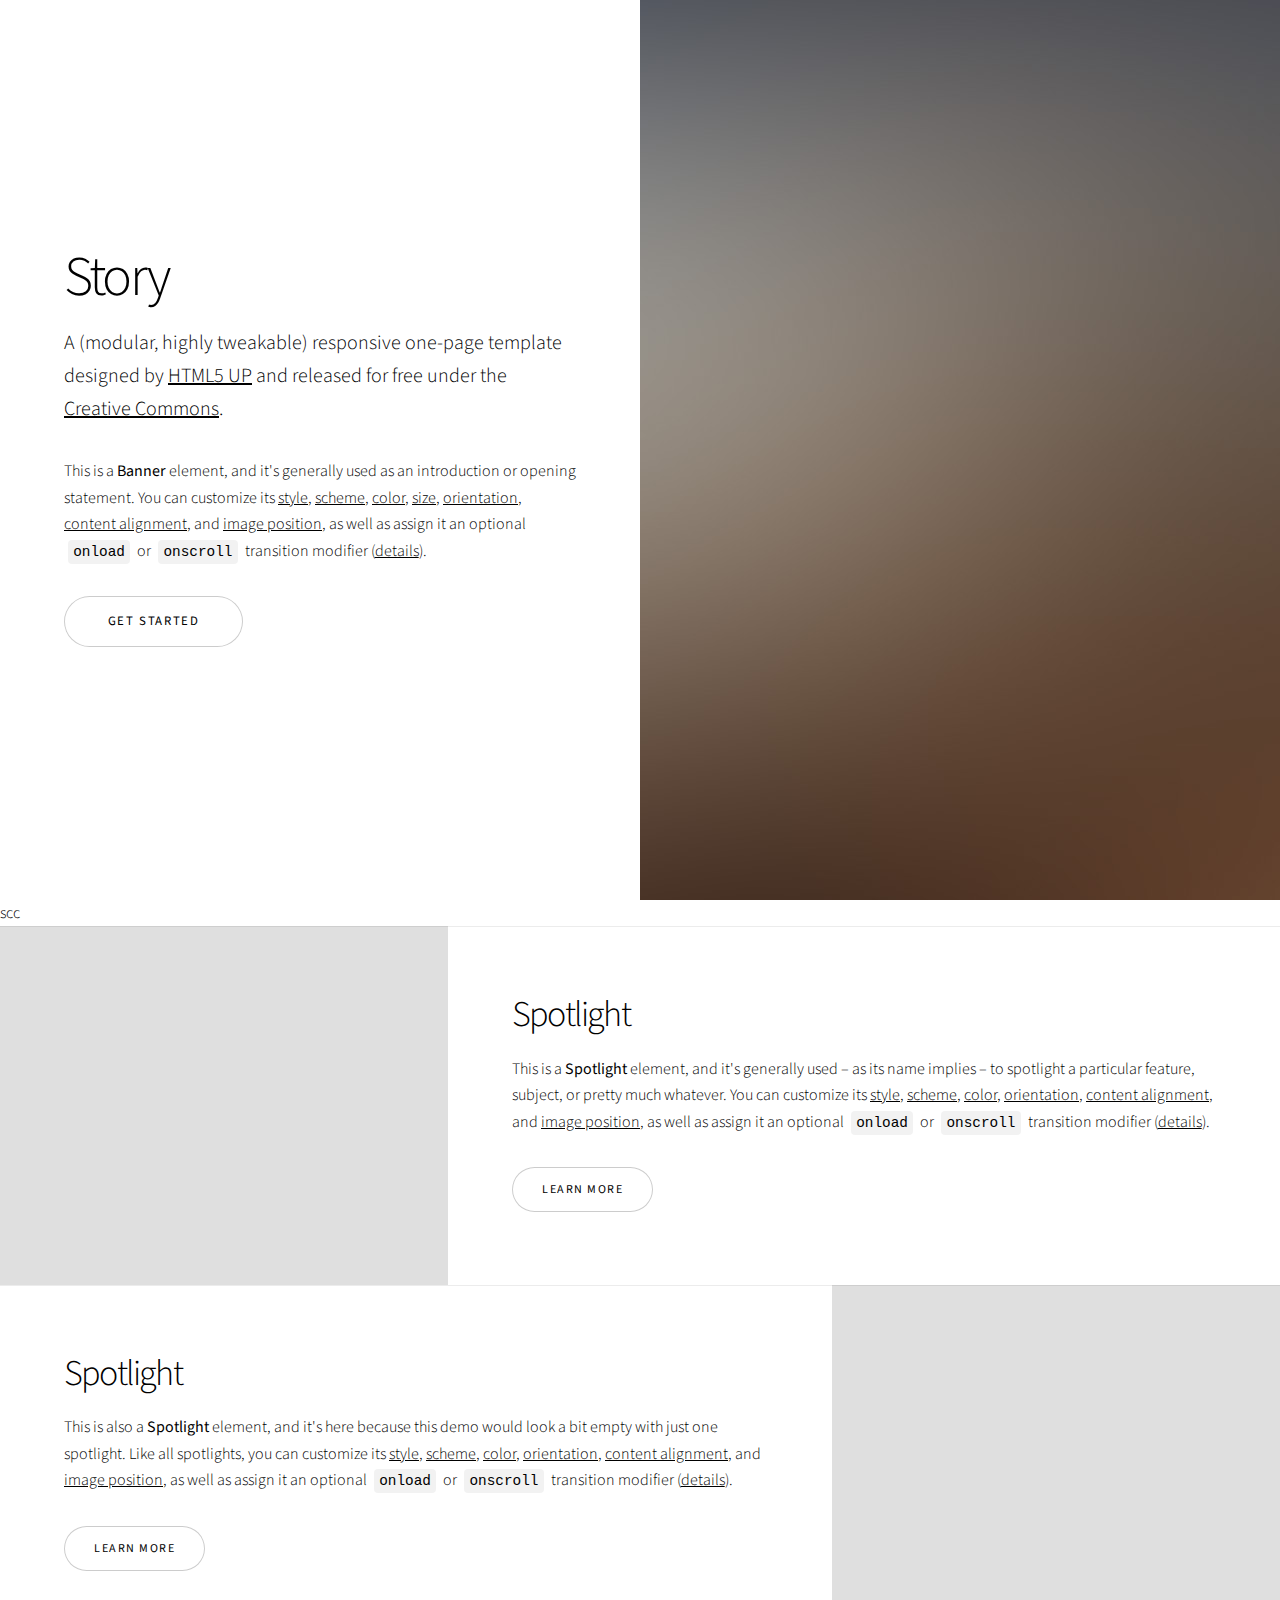
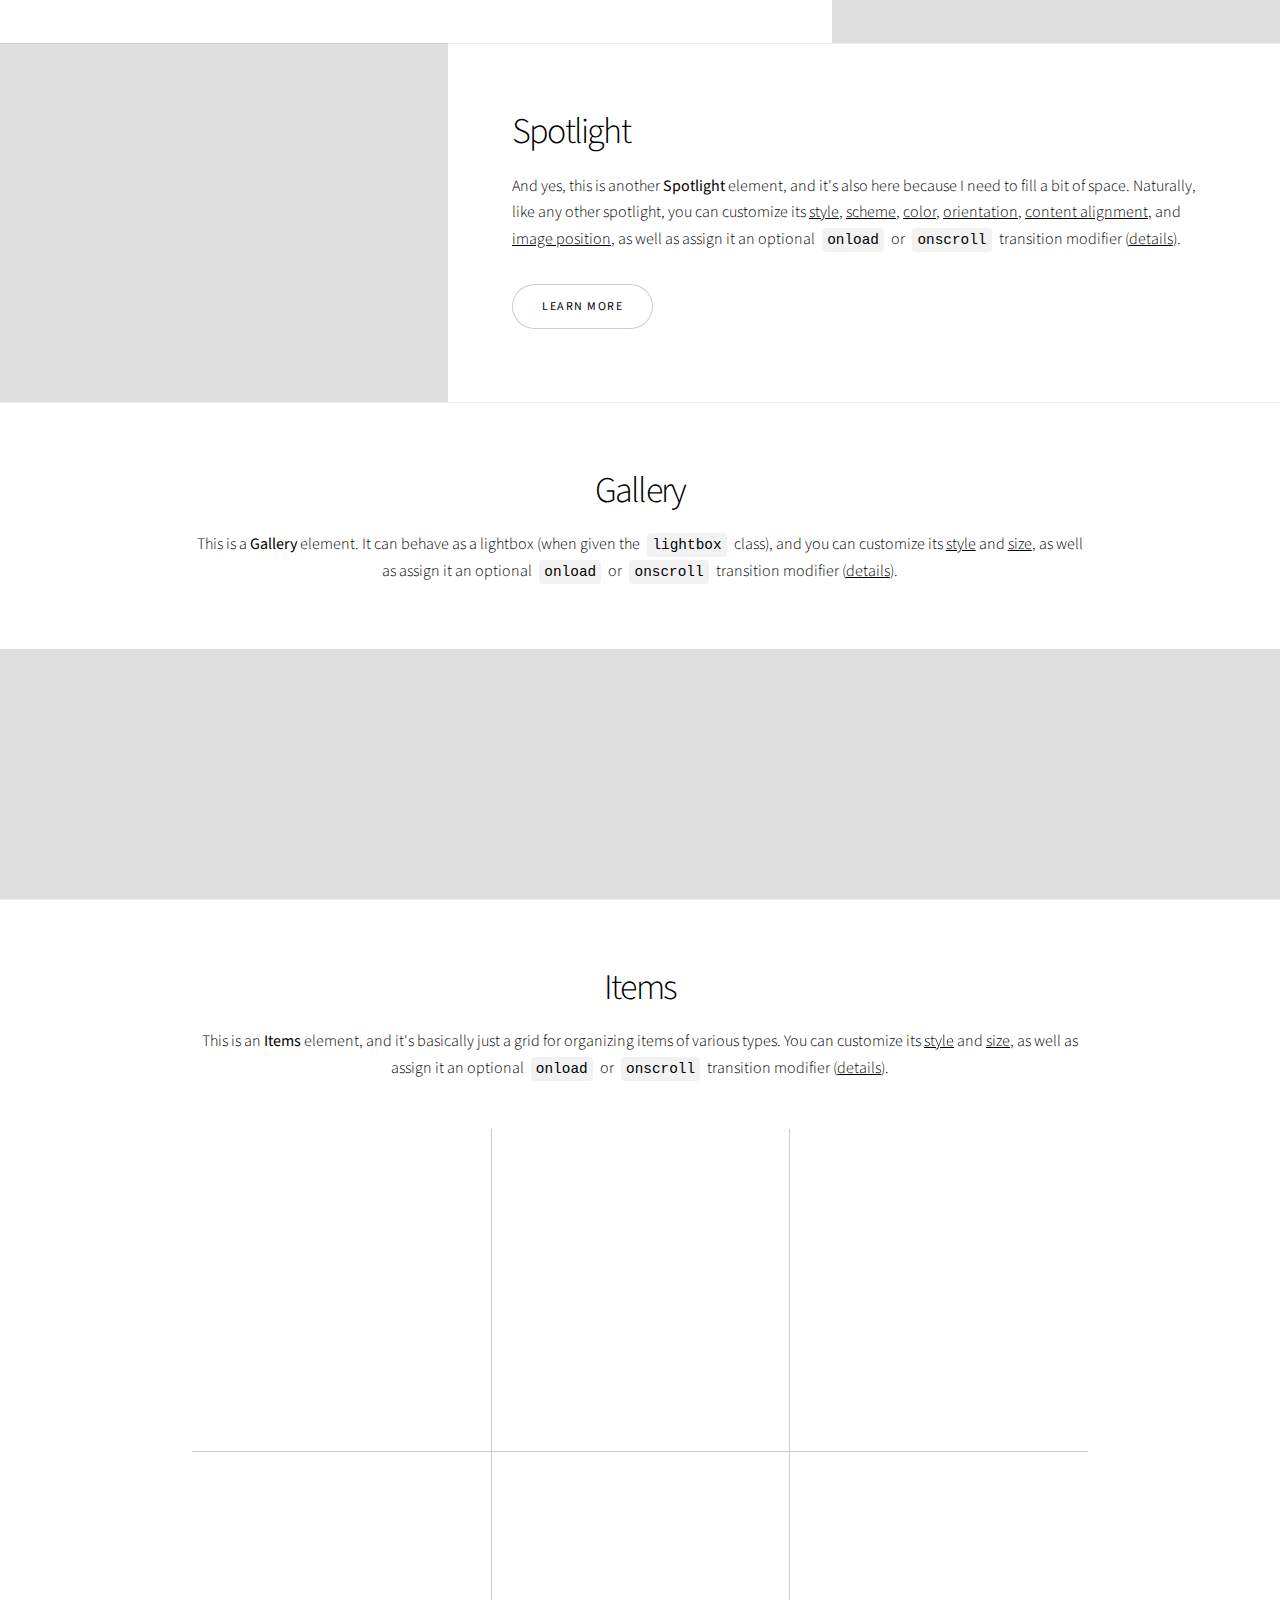
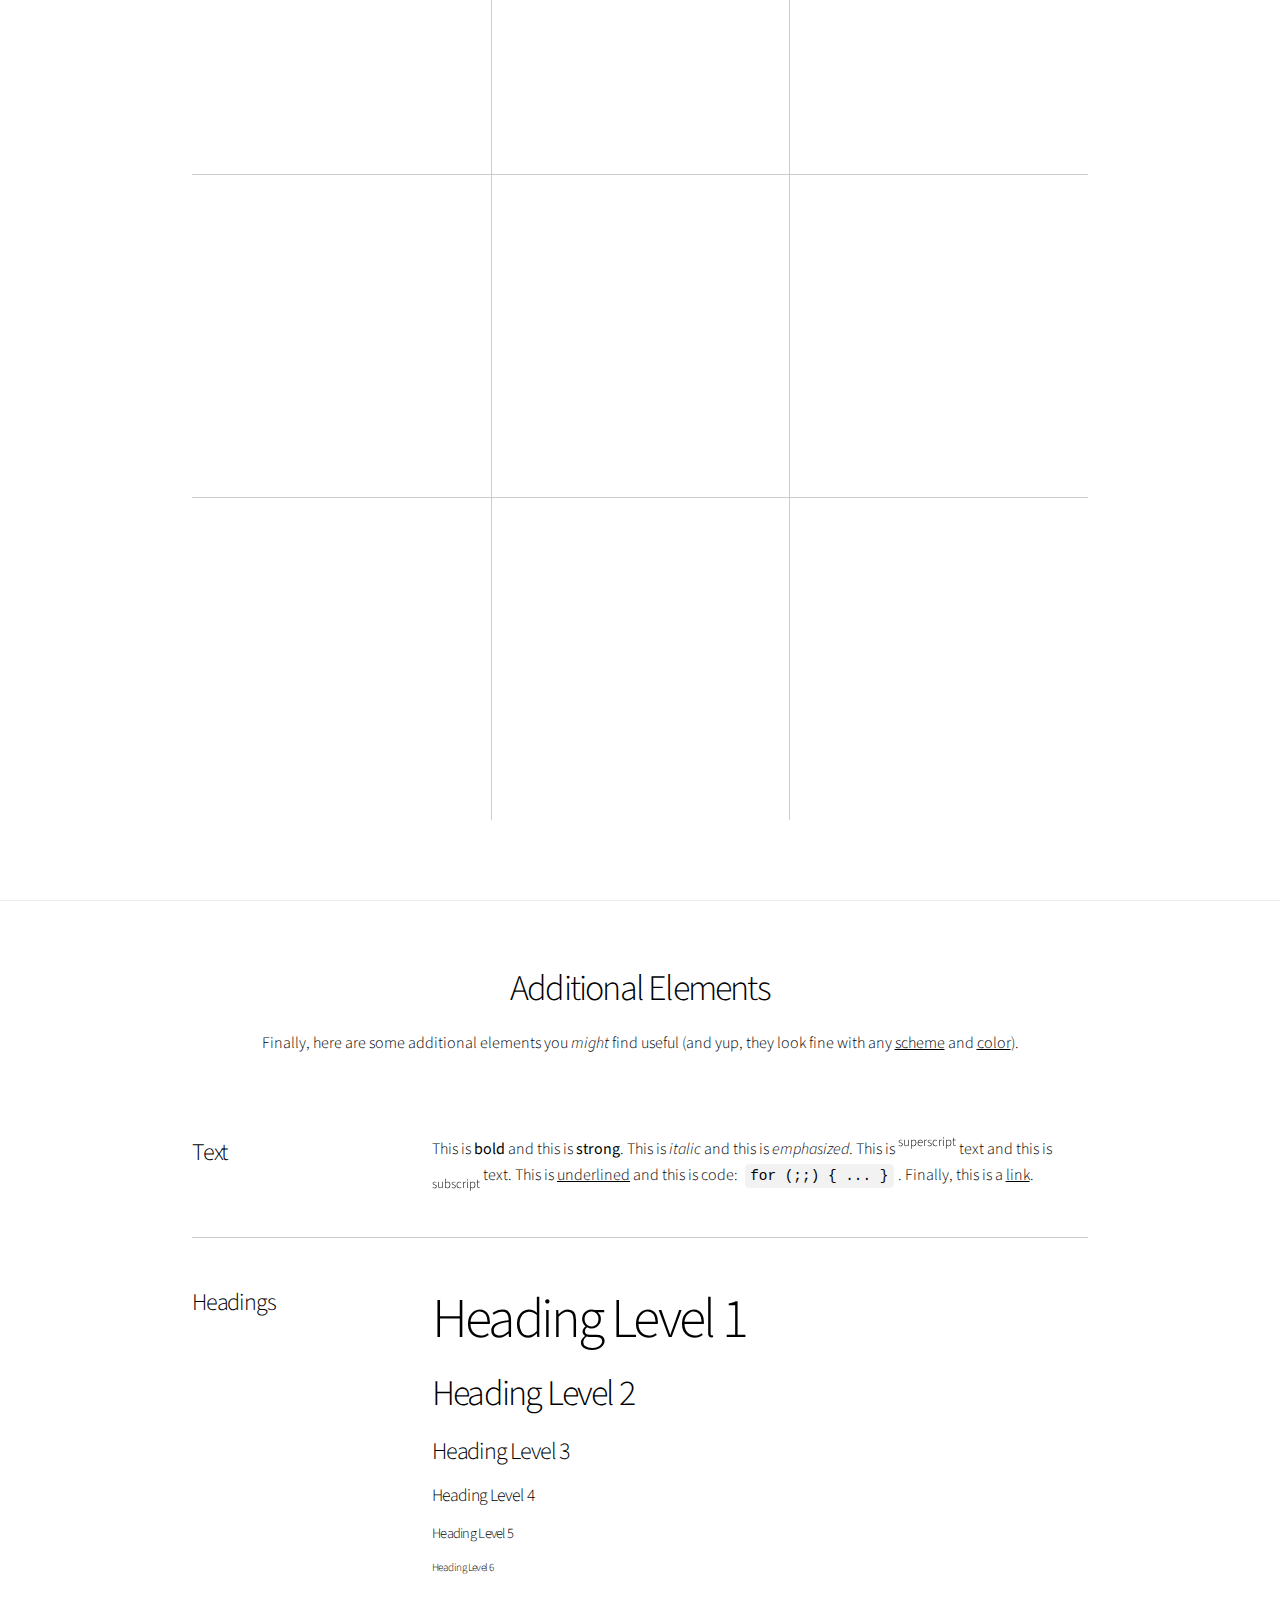
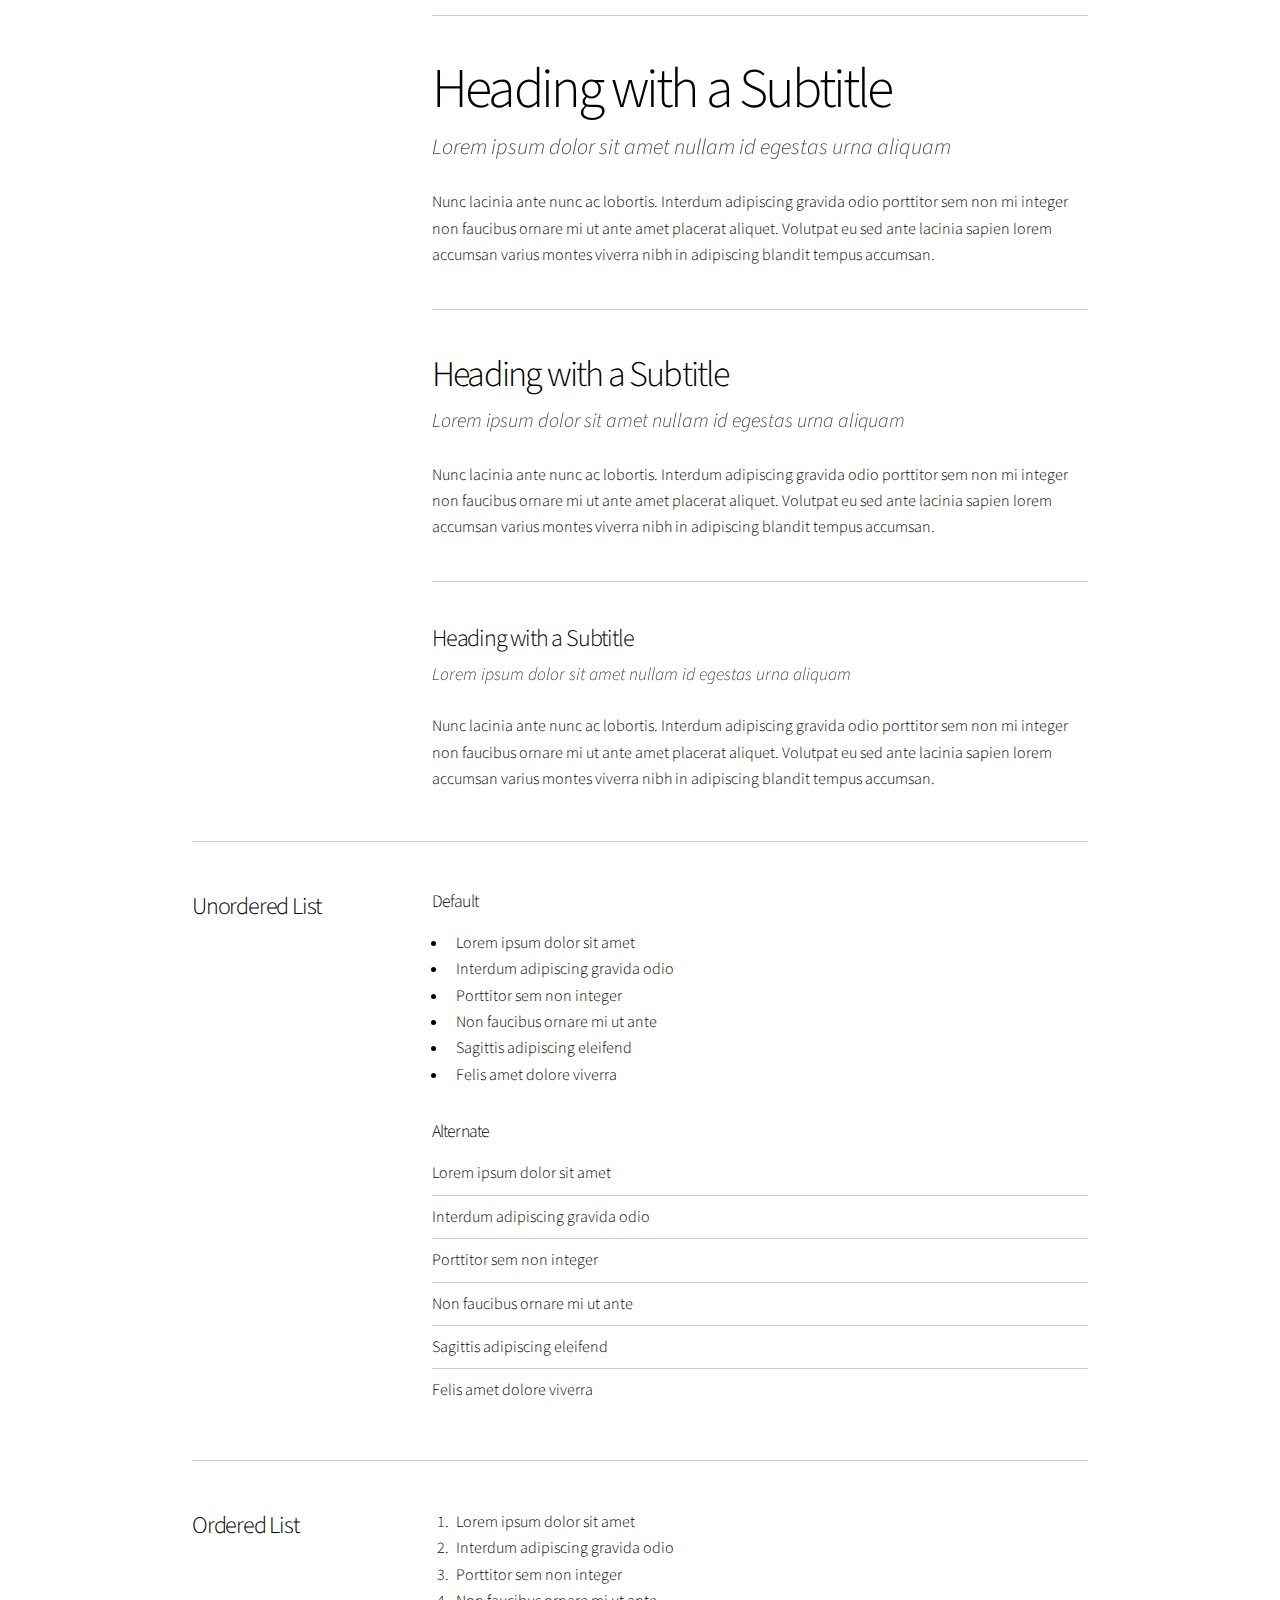
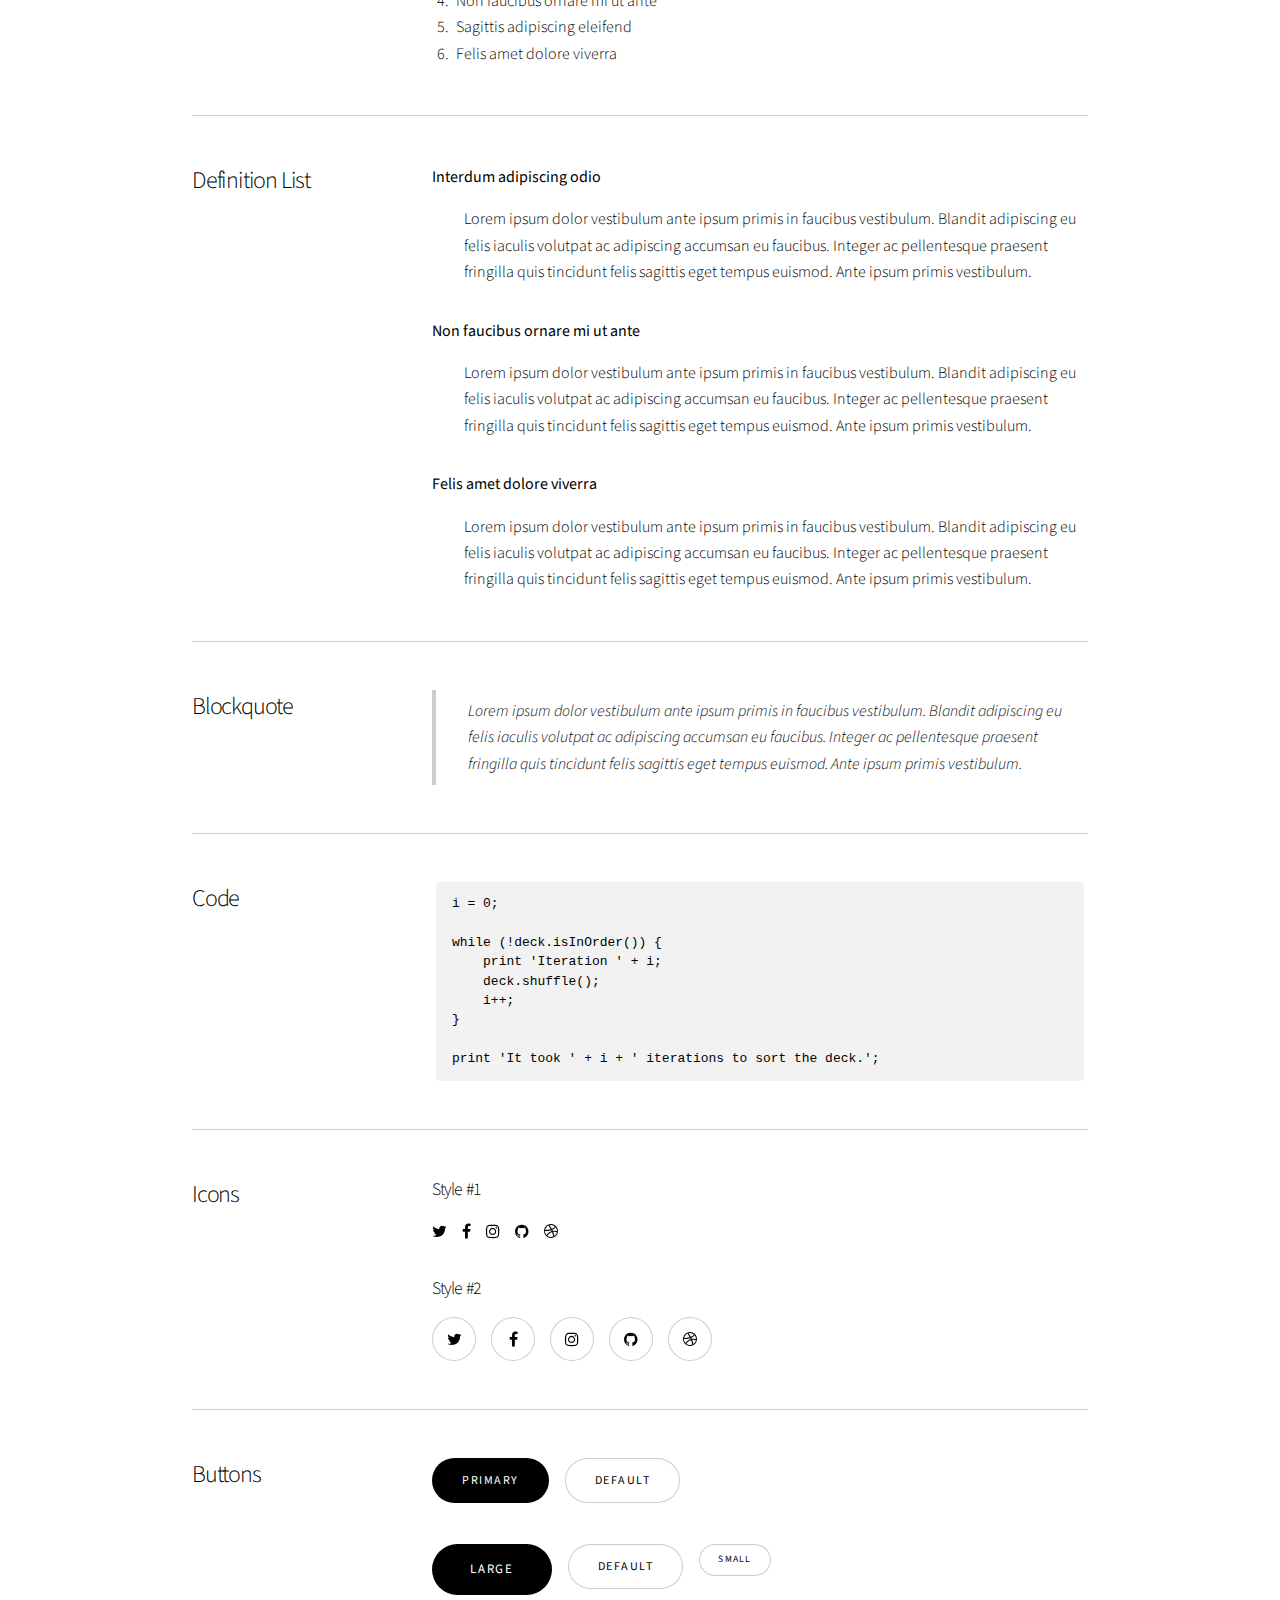
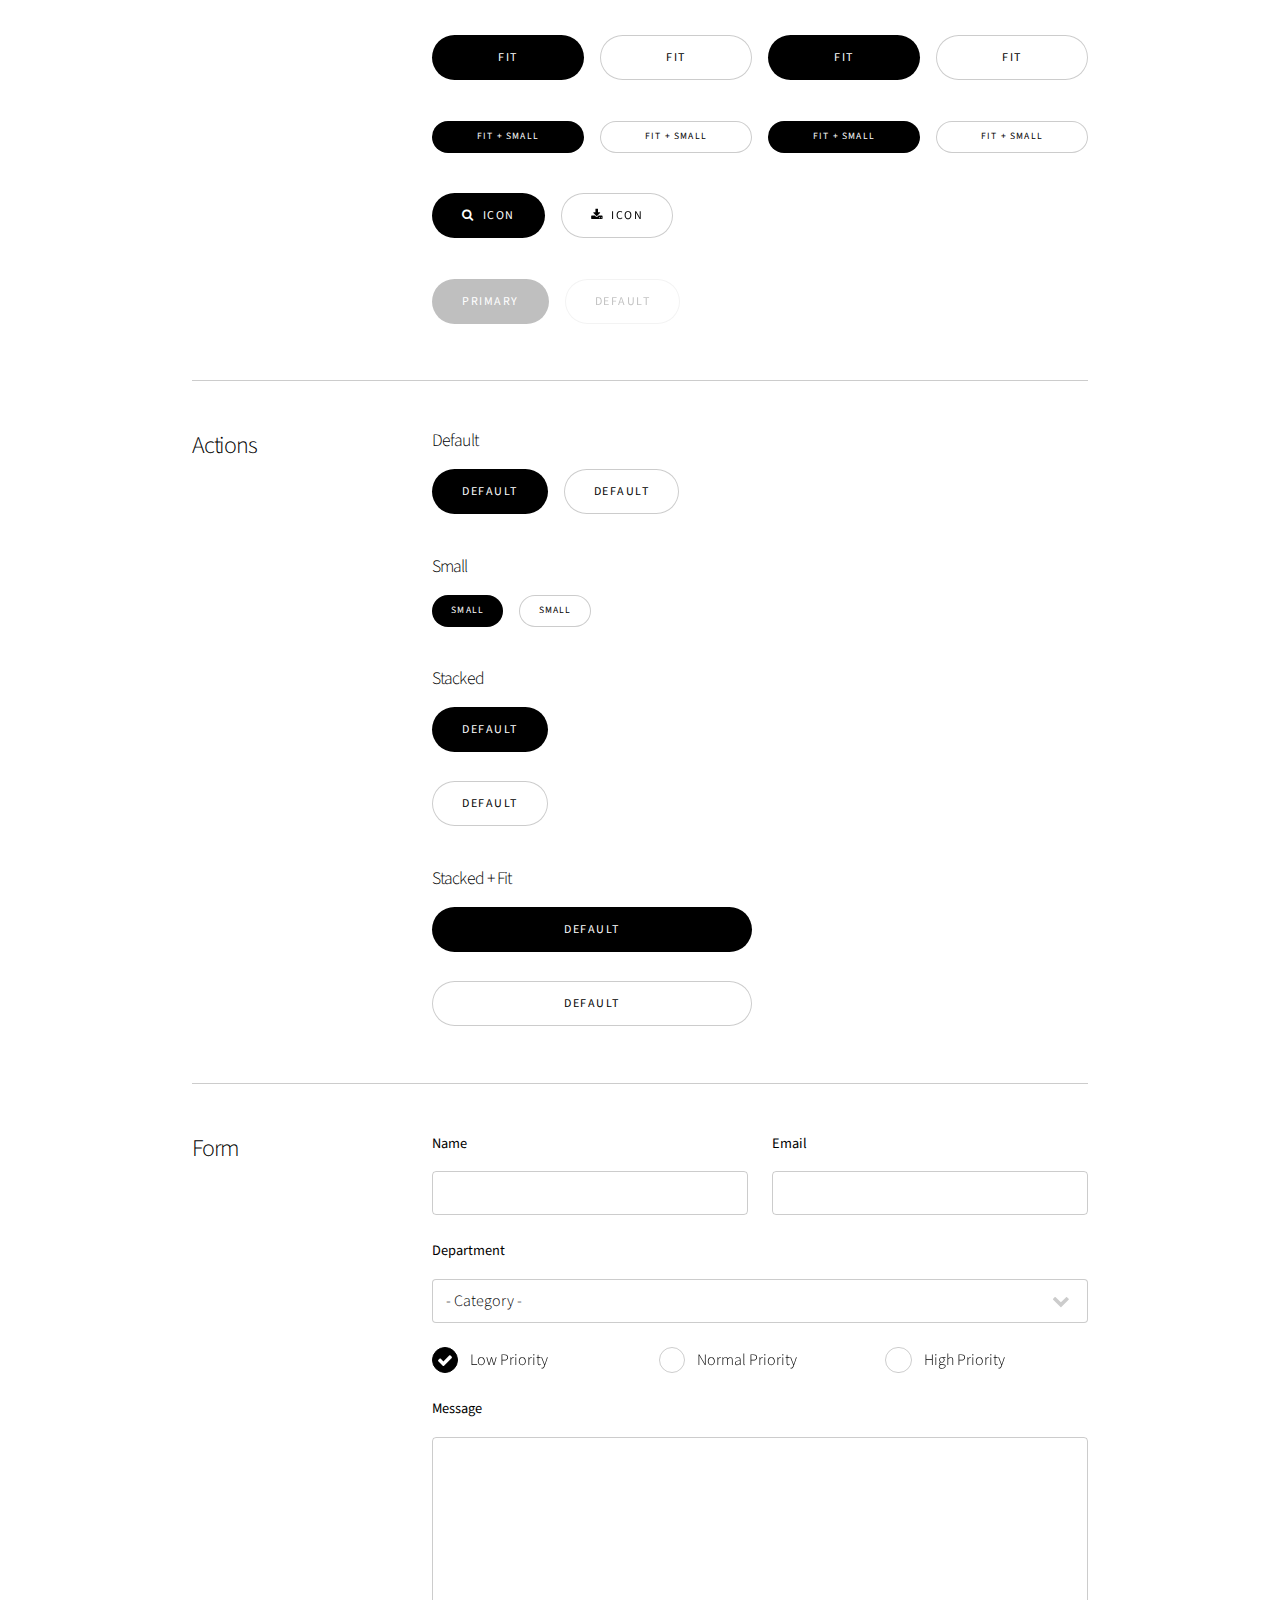
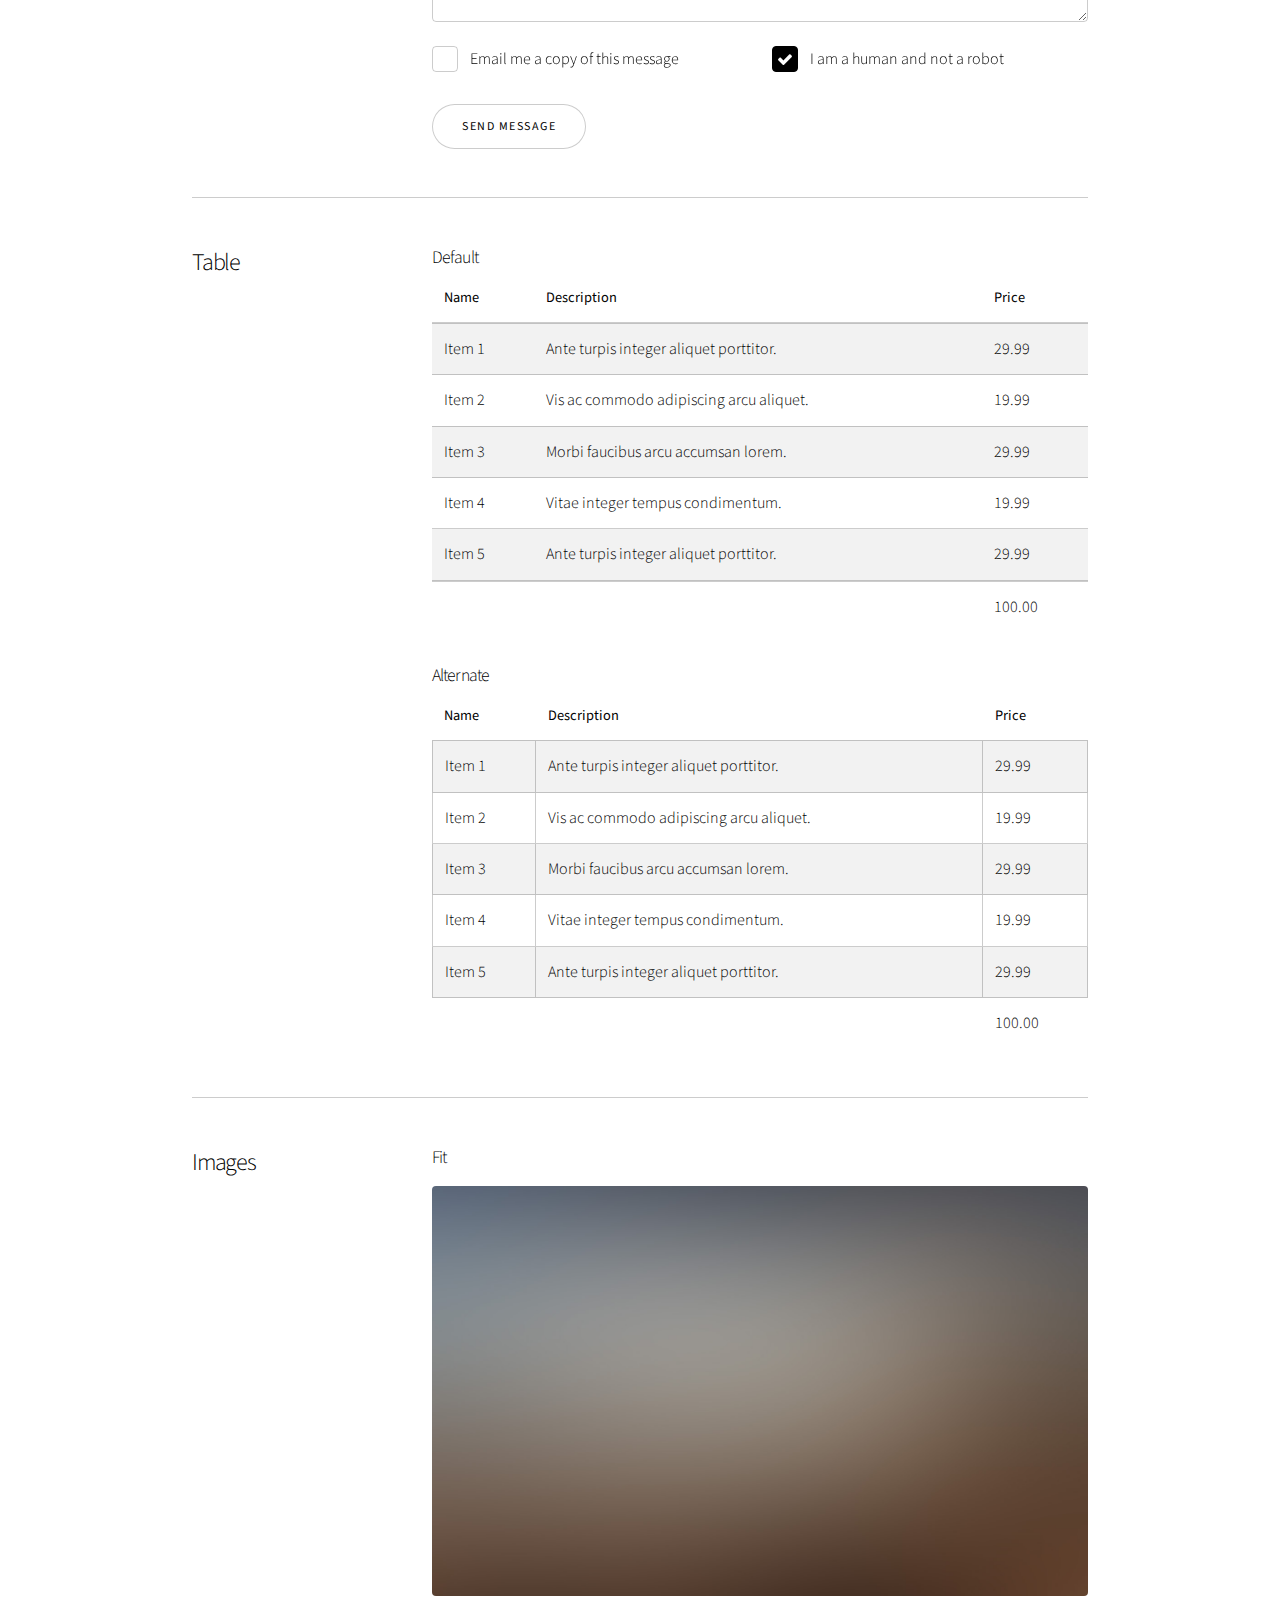
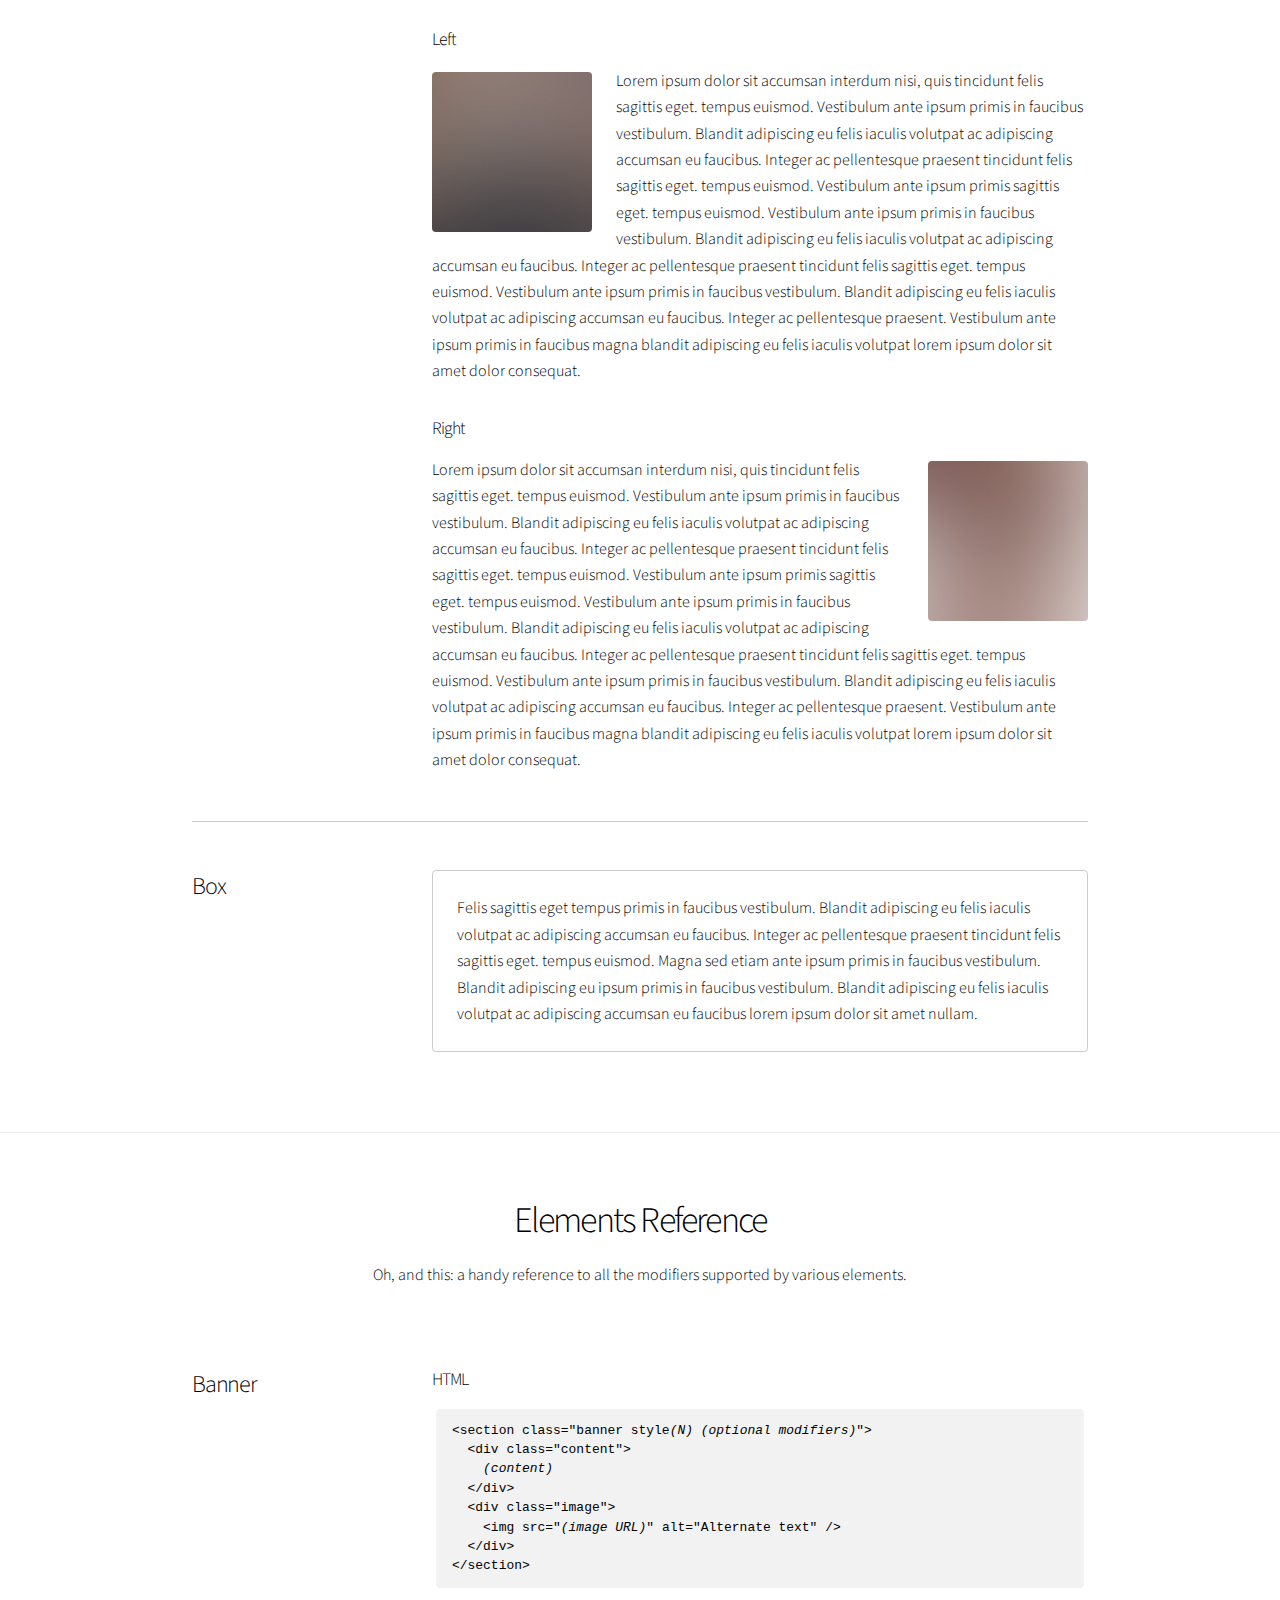
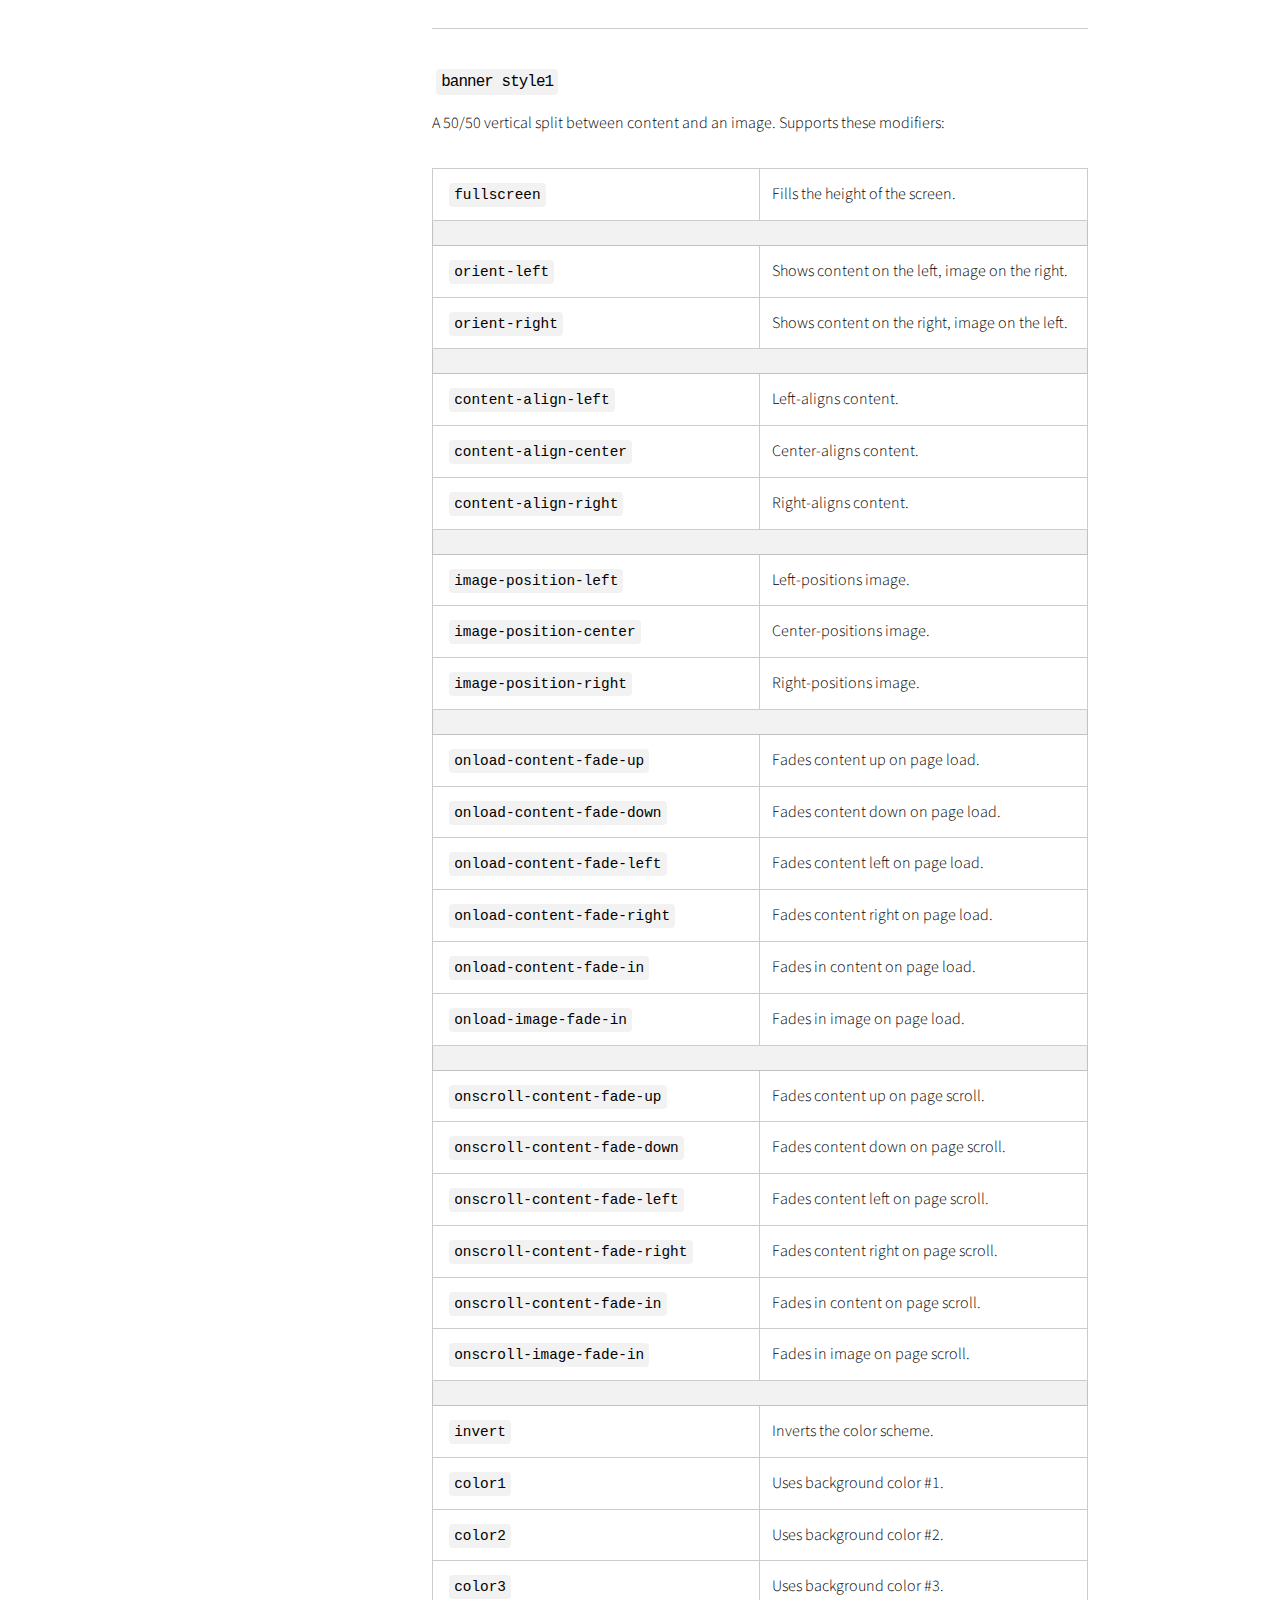
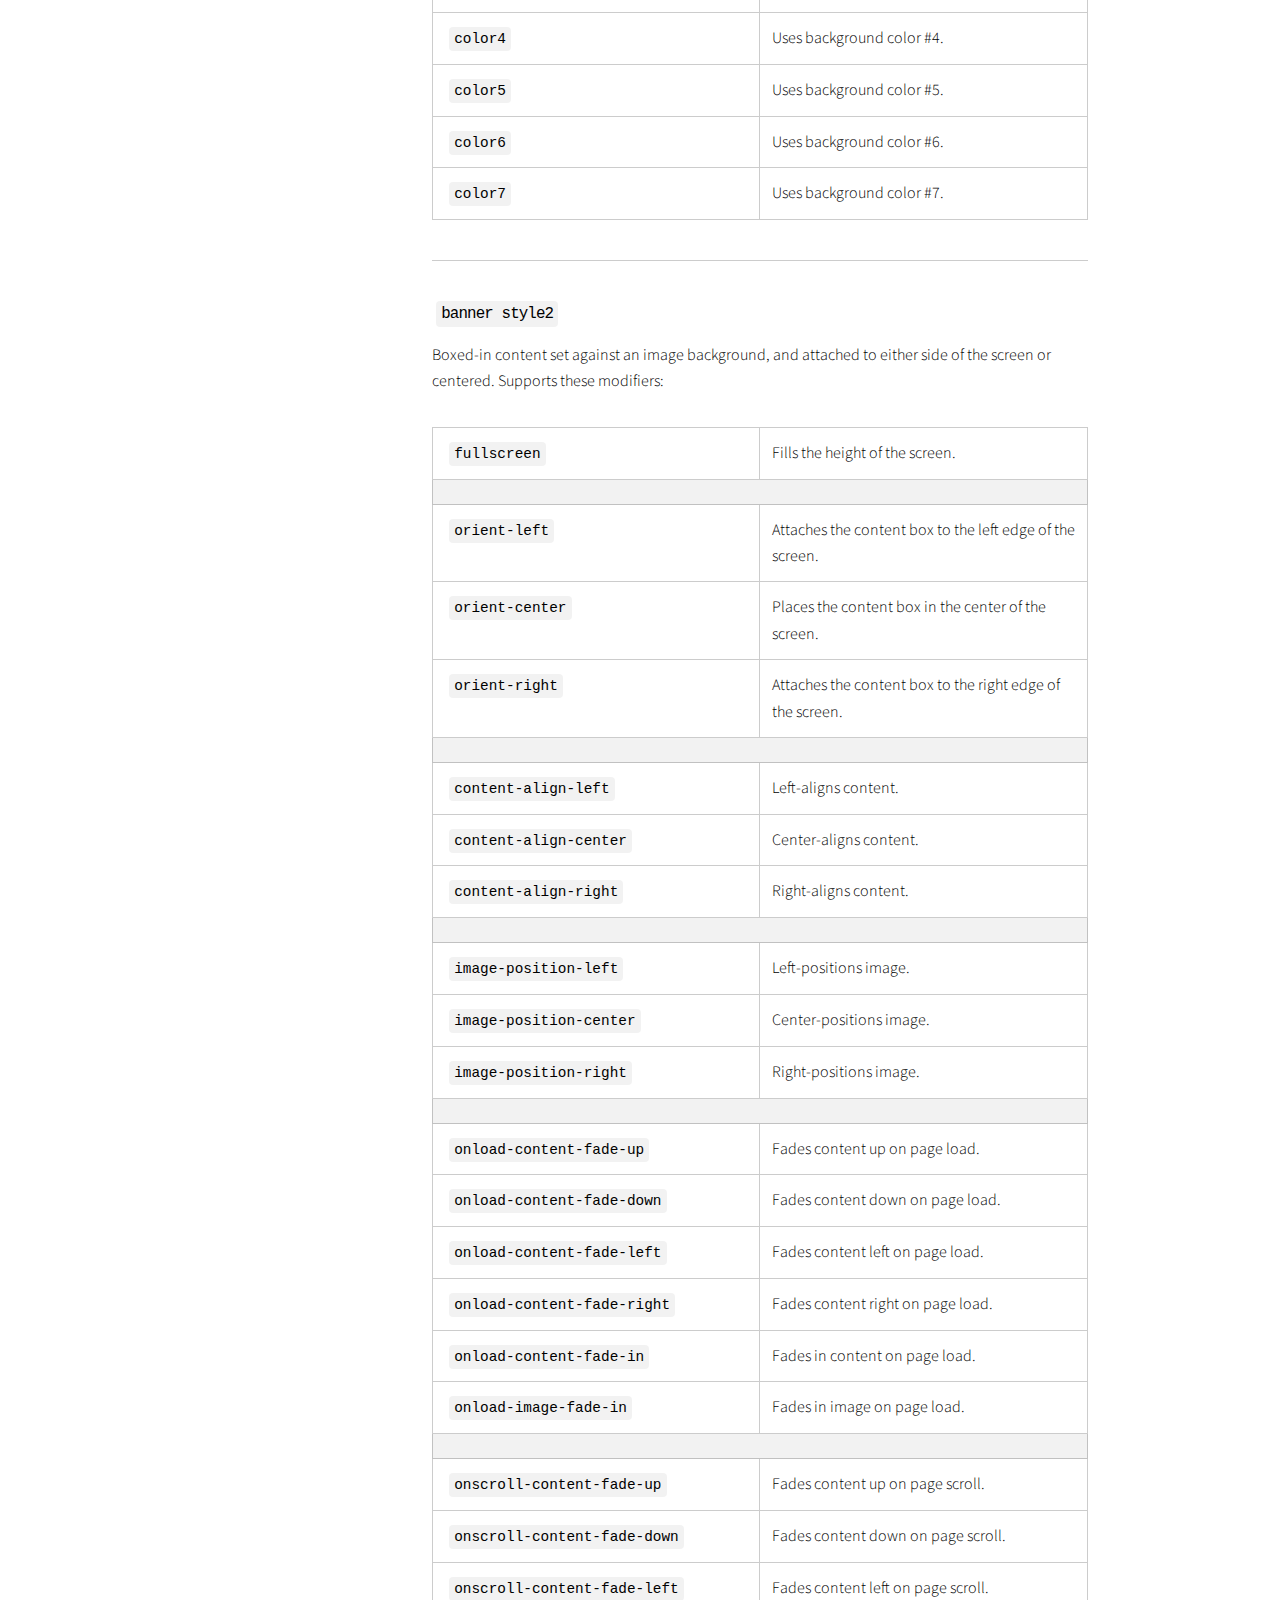
==== portfolio site/html5up-story/index-demo.html @ ac0f7e29 "added portfolio" ====
<!DOCTYPE HTML>
<!--
	Story by HTML5 UP
	html5up.net | @ajlkn
	Free for personal and commercial use under the CCA 3.0 license (html5up.net/license)

	Note: Only needed for demo purposes. Delete for production sites.
-->
<html>
	<head>
		<title>Story by HTML5 UP</title>
		<meta charset="utf-8" />
		<meta name="viewport" content="width=device-width, initial-scale=1, user-scalable=no" />
		<link rel="stylesheet" href="assets/css/main.css" />
		<noscript><link rel="stylesheet" href="assets/css/noscript.css" /></noscript>
	</head>
	<body class="is-preload">

		<!-- Wrapper -->
			<div id="wrapper" class="divided">

				<!-- Banner -->
					<section class="banner style1 orient-left content-align-left image-position-right fullscreen onload-image-fade-in onload-content-fade-right">
						<div class="content">
							<h1>Story</h1>
							<p class="major">A (modular, highly tweakable) responsive one-page template designed by <a href="https://html5up.net">HTML5 UP</a> and released for free under the <a href="https://html5up.net/license">Creative Commons</a>.</p>
							<p>This is a <strong>Banner</strong> element, and it's generally used as an introduction or opening statement. You can customize its <span class="demo-controls">appearance with a number of modifiers</span>, as well as assign it an optional <code>onload</code> or <code>onscroll</code> transition modifier (<a href="#reference-banner">details</a>).</p>
							<ul class="actions stacked">
								<li><a href="#first" class="button large wide smooth-scroll-middle">Get Started</a></li>
							</ul>
						</div>
						<div class="image">
							<img src="images/banner.jpg" alt="" />
						</div>
					</section>
scc
				<!-- Spotlight -->
					<section class="spotlight style1 orient-right content-align-left image-position-center onscroll-image-fade-in" id="first">
						<div class="content">
							<h2>Spotlight</h2>
							<p>This is a <strong>Spotlight</strong> element, and it's generally used &ndash; as its name implies &ndash; to spotlight a particular feature, subject, or pretty much whatever. You can customize its <span class="demo-controls">appearance with a number of modifiers</span>, as well as assign it an optional <code>onload</code> or <code>onscroll</code> transition modifier (<a href="#reference-spotlight">details</a>).</p>
							<ul class="actions stacked">
								<li><a href="#" class="button">Learn More</a></li>
							</ul>
						</div>
						<div class="image">
							<img src="images/spotlight01.jpg" alt="" />
						</div>
					</section>

				<!-- Spotlight -->
					<section class="spotlight style1 orient-left content-align-left image-position-center onscroll-image-fade-in">
						<div class="content">
							<h2>Spotlight</h2>
							<p>This is also a <strong>Spotlight</strong> element, and it's here because this demo would look a bit empty with just one spotlight. Like all spotlights, you can customize its <span class="demo-controls">appearance with a number of modifiers</span>, as well as assign it an optional <code>onload</code> or <code>onscroll</code> transition modifier (<a href="#reference-spotlight">details</a>).</p>
							<ul class="actions stacked">
								<li><a href="#" class="button">Learn More</a></li>
							</ul>
						</div>
						<div class="image">
							<img src="images/spotlight02.jpg" alt="" />
						</div>
					</section>

				<!-- Spotlight -->
					<section class="spotlight style1 orient-right content-align-left image-position-center onscroll-image-fade-in">
						<div class="content">
							<h2>Spotlight</h2>
							<p>And yes, this is another <strong>Spotlight</strong> element, and it's also here because I need to fill a bit of space. Naturally, like any other spotlight, you can customize its <span class="demo-controls">appearance with a number of modifiers</span>, as well as assign it an optional <code>onload</code> or <code>onscroll</code> transition modifier (<a href="#reference-spotlight">details</a>).</p>
							<ul class="actions stacked">
								<li><a href="#" class="button">Learn More</a></li>
							</ul>
						</div>
						<div class="image">
							<img src="images/spotlight03.jpg" alt="" />
						</div>
					</section>

				<!-- Gallery -->
					<section class="wrapper style1 align-center">
						<div class="inner">
							<h2>Gallery</h2>
							<p>This is a <strong>Gallery</strong> element. It can behave as a lightbox (when given the <code>lightbox</code> class), and you can customize its <span class="demo-controls">appearance with a number of modifiers</span>, as well as assign it an optional <code>onload</code> or <code>onscroll</code> transition modifier (<a href="#reference-gallery">details</a>).</p>
						</div>

						<!-- Gallery -->
							<div class="gallery style2 medium lightbox onscroll-fade-in">
								<article>
									<a href="images/gallery/fulls/01.jpg" class="image">
										<img src="images/gallery/thumbs/01.jpg" alt="" />
									</a>
									<div class="caption">
										<h3>Title</h3>
										<p>Lorem ipsum dolor amet, consectetur magna etiam elit. Etiam sed ultrices.</p>
										<ul class="actions fixed">
											<li><span class="button small">Details</span></li>
										</ul>
									</div>
								</article>
								<article>
									<a href="images/gallery/fulls/02.jpg" class="image">
										<img src="images/gallery/thumbs/02.jpg" alt="" />
									</a>
									<div class="caption">
										<h3>Title</h3>
										<p>Lorem ipsum dolor amet, consectetur magna etiam elit. Etiam sed ultrices.</p>
										<ul class="actions fixed">
											<li><span class="button small">Details</span></li>
										</ul>
									</div>
								</article>
								<article>
									<a href="images/gallery/fulls/03.jpg" class="image">
										<img src="images/gallery/thumbs/03.jpg" alt="" />
									</a>
									<div class="caption">
										<h3>Title</h3>
										<p>Lorem ipsum dolor amet, consectetur magna etiam elit. Etiam sed ultrices.</p>
										<ul class="actions fixed">
											<li><span class="button small">Details</span></li>
										</ul>
									</div>
								</article>
								<article>
									<a href="images/gallery/fulls/04.jpg" class="image">
										<img src="images/gallery/thumbs/04.jpg" alt="" />
									</a>
									<div class="caption">
										<h3>Title</h3>
										<p>Lorem ipsum dolor amet, consectetur magna etiam elit. Etiam sed ultrices.</p>
										<ul class="actions fixed">
											<li><span class="button small">Details</span></li>
										</ul>
									</div>
								</article>
								<article>
									<a href="images/gallery/fulls/05.jpg" class="image">
										<img src="images/gallery/thumbs/05.jpg" alt="" />
									</a>
									<div class="caption">
										<h3>Title</h3>
										<p>Lorem ipsum dolor amet, consectetur magna etiam elit. Etiam sed ultrices.</p>
										<ul class="actions fixed">
											<li><span class="button small">Details</span></li>
										</ul>
									</div>
								</article>
								<article>
									<a href="images/gallery/fulls/06.jpg" class="image">
										<img src="images/gallery/thumbs/06.jpg" alt="" />
									</a>
									<div class="caption">
										<h3>Title</h3>
										<p>Lorem ipsum dolor amet, consectetur magna etiam elit. Etiam sed ultrices.</p>
										<ul class="actions fixed">
											<li><span class="button small">Details</span></li>
										</ul>
									</div>
								</article>
								<article>
									<a href="images/gallery/fulls/07.jpg" class="image">
										<img src="images/gallery/thumbs/07.jpg" alt="" />
									</a>
									<div class="caption">
										<h3>Title</h3>
										<p>Lorem ipsum dolor amet, consectetur magna etiam elit. Etiam sed ultrices.</p>
										<ul class="actions fixed">
											<li><span class="button small">Details</span></li>
										</ul>
									</div>
								</article>
								<article>
									<a href="images/gallery/fulls/08.jpg" class="image">
										<img src="images/gallery/thumbs/08.jpg" alt="" />
									</a>
									<div class="caption">
										<h3>Title</h3>
										<p>Lorem ipsum dolor amet, consectetur magna etiam elit. Etiam sed ultrices.</p>
										<ul class="actions fixed">
											<li><span class="button small">Details</span></li>
										</ul>
									</div>
								</article>
								<article>
									<a href="images/gallery/fulls/09.jpg" class="image">
										<img src="images/gallery/thumbs/09.jpg" alt="" />
									</a>
									<div class="caption">
										<h3>Title</h3>
										<p>Lorem ipsum dolor amet, consectetur magna etiam elit. Etiam sed ultrices.</p>
										<ul class="actions fixed">
											<li><span class="button small">Details</span></li>
										</ul>
									</div>
								</article>
								<article>
									<a href="images/gallery/fulls/10.jpg" class="image">
										<img src="images/gallery/thumbs/10.jpg" alt="" />
									</a>
									<div class="caption">
										<h3>Title</h3>
										<p>Lorem ipsum dolor amet, consectetur magna etiam elit. Etiam sed ultrices.</p>
										<ul class="actions fixed">
											<li><span class="button small">Details</span></li>
										</ul>
									</div>
								</article>
								<article>
									<a href="images/gallery/fulls/11.jpg" class="image">
										<img src="images/gallery/thumbs/11.jpg" alt="" />
									</a>
									<div class="caption">
										<h3>Title</h3>
										<p>Lorem ipsum dolor amet, consectetur magna etiam elit. Etiam sed ultrices.</p>
										<ul class="actions fixed">
											<li><span class="button small">Details</span></li>
										</ul>
									</div>
								</article>
								<article>
									<a href="images/gallery/fulls/12.jpg" class="image">
										<img src="images/gallery/thumbs/12.jpg" alt="" />
									</a>
									<div class="caption">
										<h3>Title</h3>
										<p>Lorem ipsum dolor amet, consectetur magna etiam elit. Etiam sed ultrices.</p>
										<ul class="actions fixed">
											<li><span class="button small">Details</span></li>
										</ul>
									</div>
								</article>
							</div>

					</section>

				<!-- Items -->
					<section class="wrapper style1 align-center">
						<div class="inner">
							<h2>Items</h2>
							<p>This is an <strong>Items</strong> element, and it's basically just a grid for organizing items of various types. You can customize its <span class="demo-controls">appearance with a number of modifiers</span>, as well as assign it an optional <code>onload</code> or <code>onscroll</code> transition modifier (<a href="#reference-items">details</a>).</p>
							<div class="items style1 medium onscroll-fade-in">
								<section>
									<span class="icon style2 major fa-diamond"></span>
									<h3>One</h3>
									<p>Lorem ipsum dolor sit amet, consectetur adipiscing elit. Morbi dui turpis, cursus eget orci amet aliquam congue semper. Etiam eget ultrices risus nec tempor elit.</p>
								</section>
								<section>
									<span class="icon style2 major fa-save"></span>
									<h3>Two</h3>
									<p>Lorem ipsum dolor sit amet, consectetur adipiscing elit. Morbi dui turpis, cursus eget orci amet aliquam congue semper. Etiam eget ultrices risus nec tempor elit.</p>
								</section>
								<section>
									<span class="icon style2 major fa-bar-chart"></span>
									<h3>Three</h3>
									<p>Lorem ipsum dolor sit amet, consectetur adipiscing elit. Morbi dui turpis, cursus eget orci amet aliquam congue semper. Etiam eget ultrices risus nec tempor elit.</p>
								</section>
								<section>
									<span class="icon style2 major fa-wifi"></span>
									<h3>Four</h3>
									<p>Lorem ipsum dolor sit amet, consectetur adipiscing elit. Morbi dui turpis, cursus eget orci amet aliquam congue semper. Etiam eget ultrices risus nec tempor elit.</p>
								</section>
								<section>
									<span class="icon style2 major fa-cog"></span>
									<h3>Five</h3>
									<p>Lorem ipsum dolor sit amet, consectetur adipiscing elit. Morbi dui turpis, cursus eget orci amet aliquam congue semper. Etiam eget ultrices risus nec tempor elit.</p>
								</section>
								<section>
									<span class="icon style2 major fa-paper-plane"></span>
									<h3>Six</h3>
									<p>Lorem ipsum dolor sit amet, consectetur adipiscing elit. Morbi dui turpis, cursus eget orci amet aliquam congue semper. Etiam eget ultrices risus nec tempor elit.</p>
								</section>
								<section>
									<span class="icon style2 major fa-desktop"></span>
									<h3>Seven</h3>
									<p>Lorem ipsum dolor sit amet, consectetur adipiscing elit. Morbi dui turpis, cursus eget orci amet aliquam congue semper. Etiam eget ultrices risus nec tempor elit.</p>
								</section>
								<section>
									<span class="icon style2 major fa-refresh"></span>
									<h3>Eight</h3>
									<p>Lorem ipsum dolor sit amet, consectetur adipiscing elit. Morbi dui turpis, cursus eget orci amet aliquam congue semper. Etiam eget ultrices risus nec tempor elit.</p>
								</section>
								<section>
									<span class="icon style2 major fa-hashtag"></span>
									<h3>Nine</h3>
									<p>Lorem ipsum dolor sit amet, consectetur adipiscing elit. Morbi dui turpis, cursus eget orci amet aliquam congue semper. Etiam eget ultrices risus nec tempor elit.</p>
								</section>
								<section>
									<span class="icon style2 major fa-bolt"></span>
									<h3>Ten</h3>
									<p>Lorem ipsum dolor sit amet, consectetur adipiscing elit. Morbi dui turpis, cursus eget orci amet aliquam congue semper. Etiam eget ultrices risus nec tempor elit.</p>
								</section>
								<section>
									<span class="icon style2 major fa-envelope"></span>
									<h3>Eleven</h3>
									<p>Lorem ipsum dolor sit amet, consectetur adipiscing elit. Morbi dui turpis, cursus eget orci amet aliquam congue semper. Etiam eget ultrices risus nec tempor elit.</p>
								</section>
								<section>
									<span class="icon style2 major fa-leaf"></span>
									<h3>Twelve</h3>
									<p>Lorem ipsum dolor sit amet, consectetur adipiscing elit. Morbi dui turpis, cursus eget orci amet aliquam congue semper. Etiam eget ultrices risus nec tempor elit.</p>
								</section>
							</div>
						</div>
					</section>

				<!-- Additional Elements -->
					<section class="wrapper style1 align-center">
						<div class="inner">
							<h2>Additional Elements</h2>
							<p>Finally, here are some additional elements you <em>might</em> find useful (and yup, they look fine with any <span class="demo-controls">appearance</span>).</p>
							<div class="index align-left">

								<!-- Text -->
									<section>
										<header>
											<h3>Text</h3>
										</header>
										<div class="content">

											<p>This is <b>bold</b> and this is <strong>strong</strong>. This is <i>italic</i> and this is <em>emphasized</em>.
											This is <sup>superscript</sup> text and this is <sub>subscript</sub> text.
											This is <u>underlined</u> and this is code: <code>for (;;) { ... }</code>.
											Finally, this is a <a href="#">link</a>.</p>

										</div>
									</section>

								<!-- Heading -->
									<section>
										<header>
											<h3>Headings</h3>
										</header>
										<div class="content">

											<h1>Heading Level 1</h1>
											<h2>Heading Level 2</h2>
											<h3>Heading Level 3</h3>
											<h4>Heading Level 4</h4>
											<h5>Heading Level 5</h5>
											<h6>Heading Level 6</h6>

											<hr />

											<header>
												<h1>Heading with a Subtitle</h1>
												<p>Lorem ipsum dolor sit amet nullam id egestas urna aliquam</p>
											</header>
											<p>Nunc lacinia ante nunc ac lobortis. Interdum adipiscing gravida odio porttitor sem non mi integer non faucibus ornare mi ut ante amet placerat aliquet. Volutpat eu sed ante lacinia sapien lorem accumsan varius montes viverra nibh in adipiscing blandit tempus accumsan.</p>

											<hr />

											<header>
												<h2>Heading with a Subtitle</h2>
												<p>Lorem ipsum dolor sit amet nullam id egestas urna aliquam</p>
											</header>
											<p>Nunc lacinia ante nunc ac lobortis. Interdum adipiscing gravida odio porttitor sem non mi integer non faucibus ornare mi ut ante amet placerat aliquet. Volutpat eu sed ante lacinia sapien lorem accumsan varius montes viverra nibh in adipiscing blandit tempus accumsan.</p>

											<hr />

											<header>
												<h3>Heading with a Subtitle</h3>
												<p>Lorem ipsum dolor sit amet nullam id egestas urna aliquam</p>
											</header>
											<p>Nunc lacinia ante nunc ac lobortis. Interdum adipiscing gravida odio porttitor sem non mi integer non faucibus ornare mi ut ante amet placerat aliquet. Volutpat eu sed ante lacinia sapien lorem accumsan varius montes viverra nibh in adipiscing blandit tempus accumsan.</p>

										</div>
									</section>

								<!-- Unordered List -->
									<section>
										<header>
											<h3>Unordered List</h3>
										</header>
										<div class="content">

											<h4>Default</h4>
											<ul>
												<li>Lorem ipsum dolor sit amet</li>
												<li>Interdum adipiscing gravida odio</li>
												<li>Porttitor sem non integer</li>
												<li>Non faucibus ornare mi ut ante</li>
												<li>Sagittis adipiscing eleifend</li>
												<li>Felis amet dolore viverra</li>
											</ul>

											<h4>Alternate</h4>
											<ul class="alt">
												<li>Lorem ipsum dolor sit amet</li>
												<li>Interdum adipiscing gravida odio</li>
												<li>Porttitor sem non integer</li>
												<li>Non faucibus ornare mi ut ante</li>
												<li>Sagittis adipiscing eleifend</li>
												<li>Felis amet dolore viverra</li>
											</ul>

										</div>
									</section>

								<!-- Ordered List -->
									<section>
										<header>
											<h3>Ordered List</h3>
										</header>
										<div class="content">

											<ol>
												<li>Lorem ipsum dolor sit amet</li>
												<li>Interdum adipiscing gravida odio</li>
												<li>Porttitor sem non integer</li>
												<li>Non faucibus ornare mi ut ante</li>
												<li>Sagittis adipiscing eleifend</li>
												<li>Felis amet dolore viverra</li>
											</ol>

										</div>
									</section>

								<!-- Definition List -->
									<section>
										<header>
											<h3>Definition List</h3>
										</header>
										<div class="content">

											<dl>
												<dt>Interdum adipiscing odio</dt>
												<dd>
													<p>Lorem ipsum dolor vestibulum ante ipsum primis in faucibus vestibulum. Blandit adipiscing eu felis iaculis volutpat ac adipiscing accumsan eu faucibus. Integer ac pellentesque praesent fringilla quis tincidunt felis sagittis eget tempus euismod. Ante ipsum primis vestibulum.</p>
												</dd>
												<dt>Non faucibus ornare mi ut ante</dt>
												<dd>
													<p>Lorem ipsum dolor vestibulum ante ipsum primis in faucibus vestibulum. Blandit adipiscing eu felis iaculis volutpat ac adipiscing accumsan eu faucibus. Integer ac pellentesque praesent fringilla quis tincidunt felis sagittis eget tempus euismod. Ante ipsum primis vestibulum.</p>
												</dd>
												<dt>Felis amet dolore viverra</dt>
												<dd>
													<p>Lorem ipsum dolor vestibulum ante ipsum primis in faucibus vestibulum. Blandit adipiscing eu felis iaculis volutpat ac adipiscing accumsan eu faucibus. Integer ac pellentesque praesent fringilla quis tincidunt felis sagittis eget tempus euismod. Ante ipsum primis vestibulum.</p>
												</dd>
											</dl>

										</div>
									</section>

								<!-- Blockquote -->
									<section>
										<header>
											<h3>Blockquote</h3>
										</header>
										<div class="content">

											<blockquote>Lorem ipsum dolor vestibulum ante ipsum primis in faucibus vestibulum. Blandit adipiscing eu felis iaculis volutpat ac adipiscing accumsan eu faucibus. Integer ac pellentesque praesent fringilla quis tincidunt felis sagittis eget tempus euismod. Ante ipsum primis vestibulum.</blockquote>

										</div>
									</section>

								<!-- Code -->
									<section>
										<header>
											<h3>Code</h3>
										</header>
										<div class="content">

											<pre><code>i = 0;

while (!deck.isInOrder()) {
    print 'Iteration ' + i;
    deck.shuffle();
    i++;
}

print 'It took ' + i + ' iterations to sort the deck.';
</code></pre>

										</div>
									</section>

								<!-- Icons -->
									<section>
										<header>
											<h3>Icons</h3>
										</header>
										<div class="content">

											<h4>Style #1</h4>
											<ul class="icons">
												<li><a href="#" class="icon style1 fa-twitter"><span class="label">Twitter</span></a></li>
												<li><a href="#" class="icon style1 fa-facebook"><span class="label">Facebook</span></a></li>
												<li><a href="#" class="icon style1 fa-instagram"><span class="label">Instagram</span></a></li>
												<li><a href="#" class="icon style1 fa-github"><span class="label">Github</span></a></li>
												<li><a href="#" class="icon style1 fa-dribbble"><span class="label">Dribbble</span></a></li>
											</ul>

											<h4>Style #2</h4>
											<ul class="icons">
												<li><a href="#" class="icon style2 fa-twitter"><span class="label">Twitter</span></a></li>
												<li><a href="#" class="icon style2 fa-facebook"><span class="label">Facebook</span></a></li>
												<li><a href="#" class="icon style2 fa-instagram"><span class="label">Instagram</span></a></li>
												<li><a href="#" class="icon style2 fa-github"><span class="label">Github</span></a></li>
												<li><a href="#" class="icon style2 fa-dribbble"><span class="label">Dribbble</span></a></li>
											</ul>

										</div>
									</section>

								<!-- Buttons -->
									<section>
										<header>
											<h3>Buttons</h3>
										</header>
										<div class="content">

											<ul class="actions">
												<li><a href="#" class="button primary">Primary</a></li>
												<li><a href="#" class="button">Default</a></li>
											</ul>
											<ul class="actions">
												<li><a href="#" class="button primary large">Large</a></li>
												<li><a href="#" class="button">Default</a></li>
												<li><a href="#" class="button small">Small</a></li>
											</ul>
											<ul class="actions fit">
												<li><a href="#" class="button primary fit">Fit</a></li>
												<li><a href="#" class="button fit">Fit</a></li>
												<li><a href="#" class="button primary fit">Fit</a></li>
												<li><a href="#" class="button fit">Fit</a></li>
											</ul>
											<ul class="actions fit small">
												<li><a href="#" class="button primary fit small">Fit + Small</a></li>
												<li><a href="#" class="button fit small">Fit + Small</a></li>
												<li><a href="#" class="button primary fit small">Fit + Small</a></li>
												<li><a href="#" class="button fit small">Fit + Small</a></li>
											</ul>
											<ul class="actions">
												<li><a href="#" class="button primary icon fa-search">Icon</a></li>
												<li><a href="#" class="button icon fa-download">Icon</a></li>
											</ul>
											<ul class="actions">
												<li><span class="button primary disabled">Primary</span></li>
												<li><span class="button disabled">Default</span></li>
											</ul>

										</div>
									</section>

								<!-- Actions -->
									<section>
										<header>
											<h3>Actions</h3>
										</header>
										<div class="content">

											<h4>Default</h4>
											<ul class="actions">
												<li><a href="#" class="button primary">Default</a></li>
												<li><a href="#" class="button">Default</a></li>
											</ul>

											<h4>Small</h4>
											<ul class="actions small">
												<li><a href="#" class="button primary small">Small</a></li>
												<li><a href="#" class="button small">Small</a></li>
											</ul>

											<h4>Stacked</h4>
											<ul class="actions stacked">
												<li><a href="#" class="button primary">Default</a></li>
												<li><a href="#" class="button">Default</a></li>
											</ul>

											<h4>Stacked + Fit</h4>
											<ul class="actions stacked">
												<li><a href="#" class="button primary fit">Default</a></li>
												<li><a href="#" class="button fit">Default</a></li>
											</ul>

										</div>
									</section>

								<!-- Form -->
									<section>
										<header>
											<h3>Form</h3>
										</header>
										<div class="content">

											<form method="post" action="#">
												<div class="fields">
													<div class="field half">
														<label for="name">Name</label>
														<input type="text" name="name" id="name" value="" />
													</div>
													<div class="field half">
														<label for="email">Email</label>
														<input type="email" name="email" id="email" value="" />
													</div>
													<div class="field">
														<label for="department">Department</label>
														<select name="department" id="department">
															<option value="">- Category -</option>
															<option value="1">Manufacturing</option>
															<option value="2">Shipping</option>
															<option value="3">Administration</option>
															<option value="4">Human Resources</option>
														</select>
													</div>
													<div class="field third">
														<input type="radio" id="priority-low" name="priority" checked />
														<label for="priority-low">Low Priority</label>
													</div>
													<div class="field third">
														<input type="radio" id="priority-normal" name="priority" />
														<label for="priority-normal">Normal Priority</label>
													</div>
													<div class="field third">
														<input type="radio" id="priority-high" name="priority" />
														<label for="priority-high">High Priority</label>
													</div>
													<div class="field">
														<label for="message">Message</label>
														<textarea name="message" id="message" rows="6"></textarea>
													</div>
													<div class="field half">
														<input type="checkbox" id="copy" name="copy" />
														<label for="copy">Email me a copy of this message</label>
													</div>
													<div class="field half">
														<input type="checkbox" id="human" name="human" checked />
														<label for="human">I am a human and not a robot</label>
													</div>
												</div>
												<ul class="actions">
													<li><input type="submit" name="submit" id="submit" value="Send Message" /></li>
												</ul>
											</form>

										</div>
									</section>

								<!-- Table -->
									<section>
										<header>
											<h3>Table</h3>
										</header>
										<div class="content">

											<h4>Default</h4>
											<div class="table-wrapper">
												<table>
													<thead>
														<tr>
															<th>Name</th>
															<th>Description</th>
															<th>Price</th>
														</tr>
													</thead>
													<tbody>
														<tr>
															<td>Item 1</td>
															<td>Ante turpis integer aliquet porttitor.</td>
															<td>29.99</td>
														</tr>
														<tr>
															<td>Item 2</td>
															<td>Vis ac commodo adipiscing arcu aliquet.</td>
															<td>19.99</td>
														</tr>
														<tr>
															<td>Item 3</td>
															<td> Morbi faucibus arcu accumsan lorem.</td>
															<td>29.99</td>
														</tr>
														<tr>
															<td>Item 4</td>
															<td>Vitae integer tempus condimentum.</td>
															<td>19.99</td>
														</tr>
														<tr>
															<td>Item 5</td>
															<td>Ante turpis integer aliquet porttitor.</td>
															<td>29.99</td>
														</tr>
													</tbody>
													<tfoot>
														<tr>
															<td colspan="2"></td>
															<td>100.00</td>
														</tr>
													</tfoot>
												</table>
											</div>

											<h4>Alternate</h4>
											<div class="table-wrapper">
												<table class="alt">
													<thead>
														<tr>
															<th>Name</th>
															<th>Description</th>
															<th>Price</th>
														</tr>
													</thead>
													<tbody>
														<tr>
															<td>Item 1</td>
															<td>Ante turpis integer aliquet porttitor.</td>
															<td>29.99</td>
														</tr>
														<tr>
															<td>Item 2</td>
															<td>Vis ac commodo adipiscing arcu aliquet.</td>
															<td>19.99</td>
														</tr>
														<tr>
															<td>Item 3</td>
															<td> Morbi faucibus arcu accumsan lorem.</td>
															<td>29.99</td>
														</tr>
														<tr>
															<td>Item 4</td>
															<td>Vitae integer tempus condimentum.</td>
															<td>19.99</td>
														</tr>
														<tr>
															<td>Item 5</td>
															<td>Ante turpis integer aliquet porttitor.</td>
															<td>29.99</td>
														</tr>
													</tbody>
													<tfoot>
														<tr>
															<td colspan="2"></td>
															<td>100.00</td>
														</tr>
													</tfoot>
												</table>
											</div>

										</div>
									</section>

								<!-- Images -->
									<section>
										<header>
											<h3>Images</h3>
										</header>
										<div class="content">

											<h4>Fit</h4>
											<span class="image fit"><img src="images/banner.jpg" alt="" /></span>

											<h4>Left</h4>
											<p><span class="image left"><img src="images/pic01.jpg" alt="" /></span>Lorem ipsum dolor sit accumsan interdum nisi, quis tincidunt felis sagittis eget. tempus euismod. Vestibulum ante ipsum primis in faucibus vestibulum. Blandit adipiscing eu felis iaculis volutpat ac adipiscing accumsan eu faucibus. Integer ac pellentesque praesent tincidunt felis sagittis eget. tempus euismod. Vestibulum ante ipsum primis sagittis eget. tempus euismod. Vestibulum ante ipsum primis in faucibus vestibulum. Blandit adipiscing eu felis iaculis volutpat ac adipiscing accumsan eu faucibus. Integer ac pellentesque praesent tincidunt felis sagittis eget. tempus euismod. Vestibulum ante ipsum primis in faucibus vestibulum. Blandit adipiscing eu felis iaculis volutpat ac adipiscing accumsan eu faucibus. Integer ac pellentesque praesent. Vestibulum ante ipsum primis in faucibus magna blandit adipiscing eu felis iaculis volutpat lorem ipsum dolor sit amet dolor consequat.</p>

											<h4>Right</h4>
											<p><span class="image right"><img src="images/pic02.jpg" alt="" /></span>Lorem ipsum dolor sit accumsan interdum nisi, quis tincidunt felis sagittis eget. tempus euismod. Vestibulum ante ipsum primis in faucibus vestibulum. Blandit adipiscing eu felis iaculis volutpat ac adipiscing accumsan eu faucibus. Integer ac pellentesque praesent tincidunt felis sagittis eget. tempus euismod. Vestibulum ante ipsum primis sagittis eget. tempus euismod. Vestibulum ante ipsum primis in faucibus vestibulum. Blandit adipiscing eu felis iaculis volutpat ac adipiscing accumsan eu faucibus. Integer ac pellentesque praesent tincidunt felis sagittis eget. tempus euismod. Vestibulum ante ipsum primis in faucibus vestibulum. Blandit adipiscing eu felis iaculis volutpat ac adipiscing accumsan eu faucibus. Integer ac pellentesque praesent. Vestibulum ante ipsum primis in faucibus magna blandit adipiscing eu felis iaculis volutpat lorem ipsum dolor sit amet dolor consequat.</p>

										</div>
									</section>

								<!-- Box -->
									<section>
										<header>
											<h3>Box</h3>
										</header>
										<div class="content">

											<div class="box">
												<p>Felis sagittis eget tempus primis in faucibus vestibulum. Blandit adipiscing eu felis iaculis volutpat ac adipiscing accumsan eu faucibus. Integer ac pellentesque praesent tincidunt felis sagittis eget. tempus euismod. Magna sed etiam ante ipsum primis in faucibus vestibulum. Blandit adipiscing eu ipsum primis in faucibus vestibulum. Blandit adipiscing eu felis iaculis volutpat ac adipiscing accumsan eu faucibus lorem ipsum dolor sit amet nullam.</p>
											</div>

										</div>
									</section>

							</div>


						</div>
					</section>

				<!-- Modifiers -->
					<section class="wrapper style1 align-center" id="reference">
						<div class="inner">
							<h2>Elements Reference</h2>
							<p>Oh, and this: a handy reference to all the modifiers supported by various elements.</p>
							<div class="index align-left">

								<!-- Banner -->
									<section id="reference-banner">
										<header>
											<h3>Banner</h3>
										</header>
										<div class="content">

											<h4>HTML</h4>
<pre><code>&lt;section class="banner style<em>(N)</em> <em>(optional modifiers)</em>"&gt;
  &lt;div class="content"&gt;
    <em>(content)</em>
  &lt;/div&gt;
  &lt;div class="image"&gt;
    &lt;img src="<em>(image URL)</em>" alt="Alternate text" /&gt;
  &lt;/div&gt;
&lt;/section&gt;</code></pre>

											<hr />

											<!-- style1 -->
												<section>
													<h4><code>banner style1</code></h4>
													<p>A 50/50 vertical split between content and an image. Supports these modifiers:</p>

													<div class="table-wrapper">
														<table class="alt uniform fixed">
															<tbody>
																<tr>
																	<td><code>fullscreen</code></td>
																	<td>Fills the height of the screen.</td>
																</tr>
																<tr class="alt">
																	<td colspan="2"></td>
																</tr>
																<tr>
																	<td><code>orient-left</code></td>
																	<td>Shows content on the left, image on the right.</td>
																</tr>
																<tr>
																	<td><code>orient-right</code></td>
																	<td>Shows content on the right, image on the left.</td>
																</tr>
																<tr class="alt">
																	<td colspan="2"></td>
																</tr>
																<tr>
																	<td><code>content-align-left</code></td>
																	<td>Left-aligns content.</td>
																</tr>
																<tr>
																	<td><code>content-align-center</code></td>
																	<td>Center-aligns content.</td>
																</tr>
																<tr>
																	<td><code>content-align-right</code></td>
																	<td>Right-aligns content.</td>
																</tr>
																<tr class="alt">
																	<td colspan="2"></td>
																</tr>
																<tr>
																	<td><code>image-position-left</code></td>
																	<td>Left-positions image.</td>
																</tr>
																<tr>
																	<td><code>image-position-center</code></td>
																	<td>Center-positions image.</td>
																</tr>
																<tr>
																	<td><code>image-position-right</code></td>
																	<td>Right-positions image.</td>
																</tr>
																<tr class="alt">
																	<td colspan="2"></td>
																</tr>
																<tr>
																	<td><code>onload-content-fade-up</code></td>
																	<td>Fades content up on page load.</td>
																</tr>
																<tr>
																	<td><code>onload-content-fade-down</code></td>
																	<td>Fades content down on page load.</td>
																</tr>
																<tr>
																	<td><code>onload-content-fade-left</code></td>
																	<td>Fades content left on page load.</td>
																</tr>
																<tr>
																	<td><code>onload-content-fade-right</code></td>
																	<td>Fades content right on page load.</td>
																</tr>
																<tr>
																	<td><code>onload-content-fade-in</code></td>
																	<td>Fades in content on page load.</td>
																</tr>
																<tr>
																	<td><code>onload-image-fade-in</code></td>
																	<td>Fades in image on page load.</td>
																</tr>
																<tr class="alt">
																	<td colspan="2"></td>
																</tr>
																<tr>
																	<td><code>onscroll-content-fade-up</code></td>
																	<td>Fades content up on page scroll.</td>
																</tr>
																<tr>
																	<td><code>onscroll-content-fade-down</code></td>
																	<td>Fades content down on page scroll.</td>
																</tr>
																<tr>
																	<td><code>onscroll-content-fade-left</code></td>
																	<td>Fades content left on page scroll.</td>
																</tr>
																<tr>
																	<td><code>onscroll-content-fade-right</code></td>
																	<td>Fades content right on page scroll.</td>
																</tr>
																<tr>
																	<td><code>onscroll-content-fade-in</code></td>
																	<td>Fades in content on page scroll.</td>
																</tr>
																<tr>
																	<td><code>onscroll-image-fade-in</code></td>
																	<td>Fades in image on page scroll.</td>
																</tr>
																<tr class="alt">
																	<td colspan="2"></td>
																</tr>
																<tr>
																	<td><code>invert</code></td>
																	<td>Inverts the color scheme.</td>
																</tr>
																<tr>
																	<td><code>color1</code></td>
																	<td>Uses background color #1.</td>
																</tr>
																<tr>
																	<td><code>color2</code></td>
																	<td>Uses background color #2.</td>
																</tr>
																<tr>
																	<td><code>color3</code></td>
																	<td>Uses background color #3.</td>
																</tr>
																<tr>
																	<td><code>color4</code></td>
																	<td>Uses background color #4.</td>
																</tr>
																<tr>
																	<td><code>color5</code></td>
																	<td>Uses background color #5.</td>
																</tr>
																<tr>
																	<td><code>color6</code></td>
																	<td>Uses background color #6.</td>
																</tr>
																<tr>
																	<td><code>color7</code></td>
																	<td>Uses background color #7.</td>
																</tr>
															</tbody>
														</table>
													</div>
												</section>

											<hr />

											<!-- style2 -->
												<section>
													<h4><code>banner style2</code></h4>
													<p>Boxed-in content set against an image background, and attached to either side of the screen or centered. Supports these modifiers:</p>

													<div class="table-wrapper">
														<table class="alt uniform fixed">
															<tbody>
																<tr>
																	<td><code>fullscreen</code></td>
																	<td>Fills the height of the screen.</td>
																</tr>
																<tr class="alt">
																	<td colspan="2"></td>
																</tr>
																<tr>
																	<td><code>orient-left</code></td>
																	<td>Attaches the content box to the left edge of the screen.</td>
																</tr>
																<tr>
																	<td><code>orient-center</code></td>
																	<td>Places the content box in the center of the screen.</td>
																</tr>
																<tr>
																	<td><code>orient-right</code></td>
																	<td>Attaches the content box to the right edge of the screen.</td>
																</tr>
																<tr class="alt">
																	<td colspan="2"></td>
																</tr>
																<tr>
																	<td><code>content-align-left</code></td>
																	<td>Left-aligns content.</td>
																</tr>
																<tr>
																	<td><code>content-align-center</code></td>
																	<td>Center-aligns content.</td>
																</tr>
																<tr>
																	<td><code>content-align-right</code></td>
																	<td>Right-aligns content.</td>
																</tr>
																<tr class="alt">
																	<td colspan="2"></td>
																</tr>
																<tr>
																	<td><code>image-position-left</code></td>
																	<td>Left-positions image.</td>
																</tr>
																<tr>
																	<td><code>image-position-center</code></td>
																	<td>Center-positions image.</td>
																</tr>
																<tr>
																	<td><code>image-position-right</code></td>
																	<td>Right-positions image.</td>
																</tr>
																<tr class="alt">
																	<td colspan="2"></td>
																</tr>
																<tr>
																	<td><code>onload-content-fade-up</code></td>
																	<td>Fades content up on page load.</td>
																</tr>
																<tr>
																	<td><code>onload-content-fade-down</code></td>
																	<td>Fades content down on page load.</td>
																</tr>
																<tr>
																	<td><code>onload-content-fade-left</code></td>
																	<td>Fades content left on page load.</td>
																</tr>
																<tr>
																	<td><code>onload-content-fade-right</code></td>
																	<td>Fades content right on page load.</td>
																</tr>
																<tr>
																	<td><code>onload-content-fade-in</code></td>
																	<td>Fades in content on page load.</td>
																</tr>
																<tr>
																	<td><code>onload-image-fade-in</code></td>
																	<td>Fades in image on page load.</td>
																</tr>
																<tr class="alt">
																	<td colspan="2"></td>
																</tr>
																<tr>
																	<td><code>onscroll-content-fade-up</code></td>
																	<td>Fades content up on page scroll.</td>
																</tr>
																<tr>
																	<td><code>onscroll-content-fade-down</code></td>
																	<td>Fades content down on page scroll.</td>
																</tr>
																<tr>
																	<td><code>onscroll-content-fade-left</code></td>
																	<td>Fades content left on page scroll.</td>
																</tr>
																<tr>
																	<td><code>onscroll-content-fade-right</code></td>
																	<td>Fades content right on page scroll.</td>
																</tr>
																<tr>
																	<td><code>onscroll-content-fade-in</code></td>
																	<td>Fades in content on page scroll.</td>
																</tr>
																<tr>
																	<td><code>onscroll-image-fade-in</code></td>
																	<td>Fades in image on page scroll.</td>
																</tr>
																<tr class="alt">
																	<td colspan="2"></td>
																</tr>
																<tr>
																	<td><code>invert</code></td>
																	<td>Inverts the color scheme.</td>
																</tr>
																<tr>
																	<td><code>color1</code></td>
																	<td>Uses background color #1.</td>
																</tr>
																<tr>
																	<td><code>color2</code></td>
																	<td>Uses background color #2.</td>
																</tr>
																<tr>
																	<td><code>color3</code></td>
																	<td>Uses background color #3.</td>
																</tr>
																<tr>
																	<td><code>color4</code></td>
																	<td>Uses background color #4.</td>
																</tr>
																<tr>
																	<td><code>color5</code></td>
																	<td>Uses background color #5.</td>
																</tr>
																<tr>
																	<td><code>color6</code></td>
																	<td>Uses background color #6.</td>
																</tr>
																<tr>
																	<td><code>color7</code></td>
																	<td>Uses background color #7.</td>
																</tr>
															</tbody>
														</table>
													</div>
												</section>

											<hr />

											<!-- style3 -->
												<section>
													<h4><code>banner style3</code></h4>
													<p>An image within a circular frame placed to the side of content. Supports these modifiers:</p>

													<div class="table-wrapper">
														<table class="alt uniform fixed">
															<tbody>
																<tr>
																	<td><code>fullscreen</code></td>
																	<td>Fills the height of the screen.</td>
																</tr>
																<tr class="alt">
																	<td colspan="2"></td>
																</tr>
																<tr>
																	<td><code>orient-left</code></td>
																	<td>Places the content on the left, image on the right.</td>
																</tr>
																<tr>
																	<td><code>orient-right</code></td>
																	<td>Places the content on the right, image on the left.</td>
																</tr>
																<tr class="alt">
																	<td colspan="2"></td>
																</tr>
																<tr>
																	<td><code>content-align-left</code></td>
																	<td>Left-aligns content.</td>
																</tr>
																<tr>
																	<td><code>content-align-center</code></td>
																	<td>Center-aligns content.</td>
																</tr>
																<tr>
																	<td><code>content-align-right</code></td>
																	<td>Right-aligns content.</td>
																</tr>
																<tr class="alt">
																	<td colspan="2"></td>
																</tr>
																<tr>
																	<td><code>image-position-left</code></td>
																	<td>Left-positions image.</td>
																</tr>
																<tr>
																	<td><code>image-position-center</code></td>
																	<td>Center-positions image.</td>
																</tr>
																<tr>
																	<td><code>image-position-right</code></td>
																	<td>Right-positions image.</td>
																</tr>
																<tr class="alt">
																	<td colspan="2"></td>
																</tr>
																<tr>
																	<td><code>onload-content-fade-up</code></td>
																	<td>Fades content up on page load.</td>
																</tr>
																<tr>
																	<td><code>onload-content-fade-down</code></td>
																	<td>Fades content down on page load.</td>
																</tr>
																<tr>
																	<td><code>onload-content-fade-left</code></td>
																	<td>Fades content left on page load.</td>
																</tr>
																<tr>
																	<td><code>onload-content-fade-right</code></td>
																	<td>Fades content right on page load.</td>
																</tr>
																<tr>
																	<td><code>onload-content-fade-in</code></td>
																	<td>Fades in content on page load.</td>
																</tr>
																<tr>
																	<td><code>onload-image-fade-up</code></td>
																	<td>Fades image up on page load.</td>
																</tr>
																<tr>
																	<td><code>onload-image-fade-down</code></td>
																	<td>Fades image down on page load.</td>
																</tr>
																<tr>
																	<td><code>onload-image-fade-left</code></td>
																	<td>Fades image left on page load.</td>
																</tr>
																<tr>
																	<td><code>onload-image-fade-right</code></td>
																	<td>Fades image right on page load.</td>
																</tr>
																<tr>
																	<td><code>onload-image-fade-in</code></td>
																	<td>Fades in image on page load.</td>
																</tr>
																<tr class="alt">
																	<td colspan="2"></td>
																</tr>
																<tr>
																	<td><code>onscroll-content-fade-up</code></td>
																	<td>Fades content up on page scroll.</td>
																</tr>
																<tr>
																	<td><code>onscroll-content-fade-down</code></td>
																	<td>Fades content down on page scroll.</td>
																</tr>
																<tr>
																	<td><code>onscroll-content-fade-left</code></td>
																	<td>Fades content left on page scroll.</td>
																</tr>
																<tr>
																	<td><code>onscroll-content-fade-right</code></td>
																	<td>Fades content right on page scroll.</td>
																</tr>
																<tr>
																	<td><code>onscroll-content-fade-in</code></td>
																	<td>Fades in content on page scroll.</td>
																</tr>
																<tr>
																	<td><code>onscroll-image-fade-up</code></td>
																	<td>Fades image up on page scroll.</td>
																</tr>
																<tr>
																	<td><code>onscroll-image-fade-down</code></td>
																	<td>Fades image down on page scroll.</td>
																</tr>
																<tr>
																	<td><code>onscroll-image-fade-left</code></td>
																	<td>Fades image left on page scroll.</td>
																</tr>
																<tr>
																	<td><code>onscroll-image-fade-right</code></td>
																	<td>Fades image right on page scroll.</td>
																</tr>
																<tr>
																	<td><code>onscroll-image-fade-in</code></td>
																	<td>Fades in image on page scroll.</td>
																</tr>
																<tr class="alt">
																	<td colspan="2"></td>
																</tr>
																<tr>
																	<td><code>invert</code></td>
																	<td>Inverts the color scheme.</td>
																</tr>
																<tr>
																	<td><code>color1</code></td>
																	<td>Uses background color #1.</td>
																</tr>
																<tr>
																	<td><code>color2</code></td>
																	<td>Uses background color #2.</td>
																</tr>
																<tr>
																	<td><code>color3</code></td>
																	<td>Uses background color #3.</td>
																</tr>
																<tr>
																	<td><code>color4</code></td>
																	<td>Uses background color #4.</td>
																</tr>
																<tr>
																	<td><code>color5</code></td>
																	<td>Uses background color #5.</td>
																</tr>
																<tr>
																	<td><code>color6</code></td>
																	<td>Uses background color #6.</td>
																</tr>
																<tr>
																	<td><code>color7</code></td>
																	<td>Uses background color #7.</td>
																</tr>
															</tbody>
														</table>
													</div>
												</section>

											<hr />

											<!-- style4 -->
												<section>
													<h4><code>banner style4</code></h4>
													<p>An image within a phone-shaped frame placed to the side of content. Supports these modifiers:</p>

													<div class="table-wrapper">
														<table class="alt uniform fixed">
															<tbody>
																<tr>
																	<td><code>fullscreen</code></td>
																	<td>Fills the height of the screen.</td>
																</tr>
																<tr class="alt">
																	<td colspan="2"></td>
																</tr>
																<tr>
																	<td><code>iphone</code></td>
																	<td>Uses iPhone styling for image frame.</td>
																</tr>
																<tr>
																	<td><code>android</code></td>
																	<td>Uses Android styling for image frame.</td>
																</tr>
																<tr class="alt">
																	<td colspan="2"></td>
																</tr>
																<tr>
																	<td><code>orient-left</code></td>
																	<td>Places the content on the left, image on the right.</td>
																</tr>
																<tr>
																	<td><code>orient-right</code></td>
																	<td>Places the content on the right, image on the left.</td>
																</tr>
																<tr class="alt">
																	<td colspan="2"></td>
																</tr>
																<tr>
																	<td><code>content-align-left</code></td>
																	<td>Left-aligns content.</td>
																</tr>
																<tr>
																	<td><code>content-align-center</code></td>
																	<td>Center-aligns content.</td>
																</tr>
																<tr>
																	<td><code>content-align-right</code></td>
																	<td>Right-aligns content.</td>
																</tr>
																<tr class="alt">
																	<td colspan="2"></td>
																</tr>
																<tr>
																	<td><code>image-position-left</code></td>
																	<td>Left-positions image.</td>
																</tr>
																<tr>
																	<td><code>image-position-center</code></td>
																	<td>Center-positions image.</td>
																</tr>
																<tr>
																	<td><code>image-position-right</code></td>
																	<td>Right-positions image.</td>
																</tr>
																<tr class="alt">
																	<td colspan="2"></td>
																</tr>
																<tr>
																	<td><code>onload-content-fade-up</code></td>
																	<td>Fades content up on page load.</td>
																</tr>
																<tr>
																	<td><code>onload-content-fade-down</code></td>
																	<td>Fades content down on page load.</td>
																</tr>
																<tr>
																	<td><code>onload-content-fade-left</code></td>
																	<td>Fades content left on page load.</td>
																</tr>
																<tr>
																	<td><code>onload-content-fade-right</code></td>
																	<td>Fades content right on page load.</td>
																</tr>
																<tr>
																	<td><code>onload-content-fade-in</code></td>
																	<td>Fades in content on page load.</td>
																</tr>
																<tr>
																	<td><code>onload-image-fade-up</code></td>
																	<td>Fades image up on page load.</td>
																</tr>
																<tr>
																	<td><code>onload-image-fade-down</code></td>
																	<td>Fades image down on page load.</td>
																</tr>
																<tr>
																	<td><code>onload-image-fade-left</code></td>
																	<td>Fades image left on page load.</td>
																</tr>
																<tr>
																	<td><code>onload-image-fade-right</code></td>
																	<td>Fades image right on page load.</td>
																</tr>
																<tr>
																	<td><code>onload-image-fade-in</code></td>
																	<td>Fades in image on page load.</td>
																</tr>
																<tr class="alt">
																	<td colspan="2"></td>
																</tr>
																<tr>
																	<td><code>onscroll-content-fade-up</code></td>
																	<td>Fades content up on page scroll.</td>
																</tr>
																<tr>
																	<td><code>onscroll-content-fade-down</code></td>
																	<td>Fades content down on page scroll.</td>
																</tr>
																<tr>
																	<td><code>onscroll-content-fade-left</code></td>
																	<td>Fades content left on page scroll.</td>
																</tr>
																<tr>
																	<td><code>onscroll-content-fade-right</code></td>
																	<td>Fades content right on page scroll.</td>
																</tr>
																<tr>
																	<td><code>onscroll-content-fade-in</code></td>
																	<td>Fades in content on page scroll.</td>
																</tr>
																<tr>
																	<td><code>onscroll-image-fade-up</code></td>
																	<td>Fades image up on page scroll.</td>
																</tr>
																<tr>
																	<td><code>onscroll-image-fade-down</code></td>
																	<td>Fades image down on page scroll.</td>
																</tr>
																<tr>
																	<td><code>onscroll-image-fade-left</code></td>
																	<td>Fades image left on page scroll.</td>
																</tr>
																<tr>
																	<td><code>onscroll-image-fade-right</code></td>
																	<td>Fades image right on page scroll.</td>
																</tr>
																<tr>
																	<td><code>onscroll-image-fade-in</code></td>
																	<td>Fades in image on page scroll.</td>
																</tr>
																<tr class="alt">
																	<td colspan="2"></td>
																</tr>
																<tr>
																	<td><code>invert</code></td>
																	<td>Inverts the color scheme.</td>
																</tr>
																<tr>
																	<td><code>color1</code></td>
																	<td>Uses background color #1.</td>
																</tr>
																<tr>
																	<td><code>color2</code></td>
																	<td>Uses background color #2.</td>
																</tr>
																<tr>
																	<td><code>color3</code></td>
																	<td>Uses background color #3.</td>
																</tr>
																<tr>
																	<td><code>color4</code></td>
																	<td>Uses background color #4.</td>
																</tr>
																<tr>
																	<td><code>color5</code></td>
																	<td>Uses background color #5.</td>
																</tr>
																<tr>
																	<td><code>color6</code></td>
																	<td>Uses background color #6.</td>
																</tr>
																<tr>
																	<td><code>color7</code></td>
																	<td>Uses background color #7.</td>
																</tr>
															</tbody>
														</table>
													</div>
												</section>

											<hr />

											<!-- style5 -->
												<section>
													<h4><code>banner style5</code></h4>
													<p>Content set directly against an image background. Supports these modifiers:</p>

													<div class="table-wrapper">
														<table class="alt uniform fixed">
															<tbody>
																<tr>
																	<td><code>fullscreen</code></td>
																	<td>Fills the height of the screen.</td>
																</tr>
																<tr class="alt">
																	<td colspan="2"></td>
																</tr>
																<tr>
																	<td><code>content-align-left</code></td>
																	<td>Left-aligns content.</td>
																</tr>
																<tr>
																	<td><code>content-align-center</code></td>
																	<td>Center-aligns content.</td>
																</tr>
																<tr>
																	<td><code>content-align-right</code></td>
																	<td>Right-aligns content.</td>
																</tr>
																<tr class="alt">
																	<td colspan="2"></td>
																</tr>
																<tr>
																	<td><code>image-position-left</code></td>
																	<td>Left-positions image.</td>
																</tr>
																<tr>
																	<td><code>image-position-center</code></td>
																	<td>Center-positions image.</td>
																</tr>
																<tr>
																	<td><code>image-position-right</code></td>
																	<td>Right-positions image.</td>
																</tr>
																<tr class="alt">
																	<td colspan="2"></td>
																</tr>
																<tr>
																	<td><code>onload-content-fade-up</code></td>
																	<td>Fades content up on page load.</td>
																</tr>
																<tr>
																	<td><code>onload-content-fade-down</code></td>
																	<td>Fades content down on page load.</td>
																</tr>
																<tr>
																	<td><code>onload-content-fade-left</code></td>
																	<td>Fades content left on page load.</td>
																</tr>
																<tr>
																	<td><code>onload-content-fade-right</code></td>
																	<td>Fades content right on page load.</td>
																</tr>
																<tr>
																	<td><code>onload-content-fade-in</code></td>
																	<td>Fades in content on page load.</td>
																</tr>
																<tr>
																	<td><code>onload-image-fade-in</code></td>
																	<td>Fades in image on page load.</td>
																</tr>
																<tr class="alt">
																	<td colspan="2"></td>
																</tr>
																<tr>
																	<td><code>onscroll-content-fade-up</code></td>
																	<td>Fades content up on page scroll.</td>
																</tr>
																<tr>
																	<td><code>onscroll-content-fade-down</code></td>
																	<td>Fades content down on page scroll.</td>
																</tr>
																<tr>
																	<td><code>onscroll-content-fade-left</code></td>
																	<td>Fades content left on page scroll.</td>
																</tr>
																<tr>
																	<td><code>onscroll-content-fade-right</code></td>
																	<td>Fades content right on page scroll.</td>
																</tr>
																<tr>
																	<td><code>onscroll-content-fade-in</code></td>
																	<td>Fades in content on page scroll.</td>
																</tr>
																<tr>
																	<td><code>onscroll-image-fade-in</code></td>
																	<td>Fades in image on page scroll.</td>
																</tr>
																<tr class="alt">
																	<td colspan="2"></td>
																</tr>
																<tr>
																	<td><code>invert</code></td>
																	<td>Inverts the color scheme.</td>
																</tr>
																<tr>
																	<td><code>color1</code></td>
																	<td>Uses background color #1.</td>
																</tr>
																<tr>
																	<td><code>color2</code></td>
																	<td>Uses background color #2.</td>
																</tr>
																<tr>
																	<td><code>color3</code></td>
																	<td>Uses background color #3.</td>
																</tr>
																<tr>
																	<td><code>color4</code></td>
																	<td>Uses background color #4.</td>
																</tr>
																<tr>
																	<td><code>color5</code></td>
																	<td>Uses background color #5.</td>
																</tr>
																<tr>
																	<td><code>color6</code></td>
																	<td>Uses background color #6.</td>
																</tr>
																<tr>
																	<td><code>color7</code></td>
																	<td>Uses background color #7.</td>
																</tr>
															</tbody>
														</table>
													</div>
												</section>

										</div>
									</section>

								<!-- Spotlight -->
									<section id="reference-spotlight">
										<header>
											<h3>Spotlight</h3>
										</header>
										<div class="content">

											<h4>HTML</h4>
<pre><code>&lt;section class="spotlight style<em>(N)</em> <em>(optional modifiers)</em>"&gt;
  &lt;div class="content"&gt;
    <em>(content)</em>
  &lt;/div&gt;
  &lt;div class="image"&gt;
    &lt;img src="<em>(image URL)</em>" alt="Alternate text" /&gt;
  &lt;/div&gt;
&lt;/section&gt;</code></pre>

											<hr />

											<!-- style1 -->
												<section>
													<h4><code>spotlight style1</code></h4>
													<p>A 30/70 (or 70/30, depending on orientation) vertical split between content and an image. Supports these modifiers:</p>

													<div class="table-wrapper">
														<table class="alt uniform fixed">
															<tbody>
																<tr>
																	<td><code>orient-left</code></td>
																	<td>Shows content on the left, image on the right.</td>
																</tr>
																<tr>
																	<td><code>orient-right</code></td>
																	<td>Shows content on the right, image on the left.</td>
																</tr>
																<tr class="alt">
																	<td colspan="2"></td>
																</tr>
																<tr>
																	<td><code>content-align-left</code></td>
																	<td>Left-aligns content.</td>
																</tr>
																<tr>
																	<td><code>content-align-center</code></td>
																	<td>Center-aligns content.</td>
																</tr>
																<tr>
																	<td><code>content-align-right</code></td>
																	<td>Right-aligns content.</td>
																</tr>
																<tr class="alt">
																	<td colspan="2"></td>
																</tr>
																<tr>
																	<td><code>image-position-left</code></td>
																	<td>Left-positions image.</td>
																</tr>
																<tr>
																	<td><code>image-position-center</code></td>
																	<td>Center-positions image.</td>
																</tr>
																<tr>
																	<td><code>image-position-right</code></td>
																	<td>Right-positions image.</td>
																</tr>
																<tr class="alt">
																	<td colspan="2"></td>
																</tr>
																<tr>
																	<td><code>onload-content-fade-up</code></td>
																	<td>Fades content up on page load.</td>
																</tr>
																<tr>
																	<td><code>onload-content-fade-down</code></td>
																	<td>Fades content down on page load.</td>
																</tr>
																<tr>
																	<td><code>onload-content-fade-left</code></td>
																	<td>Fades content left on page load.</td>
																</tr>
																<tr>
																	<td><code>onload-content-fade-right</code></td>
																	<td>Fades content right on page load.</td>
																</tr>
																<tr>
																	<td><code>onload-content-fade-in</code></td>
																	<td>Fades in content on page load.</td>
																</tr>
																<tr>
																	<td><code>onload-image-fade-in</code></td>
																	<td>Fades in image on page load.</td>
																</tr>
																<tr class="alt">
																	<td colspan="2"></td>
																</tr>
																<tr>
																	<td><code>onscroll-content-fade-up</code></td>
																	<td>Fades content up on page scroll.</td>
																</tr>
																<tr>
																	<td><code>onscroll-content-fade-down</code></td>
																	<td>Fades content down on page scroll.</td>
																</tr>
																<tr>
																	<td><code>onscroll-content-fade-left</code></td>
																	<td>Fades content left on page scroll.</td>
																</tr>
																<tr>
																	<td><code>onscroll-content-fade-right</code></td>
																	<td>Fades content right on page scroll.</td>
																</tr>
																<tr>
																	<td><code>onscroll-content-fade-in</code></td>
																	<td>Fades in content on page scroll.</td>
																</tr>
																<tr>
																	<td><code>onscroll-image-fade-in</code></td>
																	<td>Fades in image on page scroll.</td>
																</tr>
																<tr class="alt">
																	<td colspan="2"></td>
																</tr>
																<tr>
																	<td><code>invert</code></td>
																	<td>Inverts the color scheme.</td>
																</tr>
																<tr>
																	<td><code>color1</code></td>
																	<td>Uses background color #1.</td>
																</tr>
																<tr>
																	<td><code>color2</code></td>
																	<td>Uses background color #2.</td>
																</tr>
																<tr>
																	<td><code>color3</code></td>
																	<td>Uses background color #3.</td>
																</tr>
																<tr>
																	<td><code>color4</code></td>
																	<td>Uses background color #4.</td>
																</tr>
																<tr>
																	<td><code>color5</code></td>
																	<td>Uses background color #5.</td>
																</tr>
																<tr>
																	<td><code>color6</code></td>
																	<td>Uses background color #6.</td>
																</tr>
																<tr>
																	<td><code>color7</code></td>
																	<td>Uses background color #7.</td>
																</tr>
															</tbody>
														</table>
													</div>
												</section>

											<hr />

											<!-- style2 -->
												<section>
													<h4><code>spotlight style2</code></h4>
													<p>An image within a circular frame placed to the side of content. Supports these modifiers:</p>

													<div class="table-wrapper">
														<table class="alt uniform fixed">
															<tbody>
																<tr>
																	<td><code>orient-left</code></td>
																	<td>Places the content on the left, image on the right.</td>
																</tr>
																<tr>
																	<td><code>orient-right</code></td>
																	<td>Places the content on the right, image on the left.</td>
																</tr>
																<tr class="alt">
																	<td colspan="2"></td>
																</tr>
																<tr>
																	<td><code>content-align-left</code></td>
																	<td>Left-aligns content.</td>
																</tr>
																<tr>
																	<td><code>content-align-center</code></td>
																	<td>Center-aligns content.</td>
																</tr>
																<tr>
																	<td><code>content-align-right</code></td>
																	<td>Right-aligns content.</td>
																</tr>
																<tr class="alt">
																	<td colspan="2"></td>
																</tr>
																<tr>
																	<td><code>image-position-left</code></td>
																	<td>Left-positions image.</td>
																</tr>
																<tr>
																	<td><code>image-position-center</code></td>
																	<td>Center-positions image.</td>
																</tr>
																<tr>
																	<td><code>image-position-right</code></td>
																	<td>Right-positions image.</td>
																</tr>
																<tr class="alt">
																	<td colspan="2"></td>
																</tr>
																<tr>
																	<td><code>onload-content-fade-up</code></td>
																	<td>Fades content up on page load.</td>
																</tr>
																<tr>
																	<td><code>onload-content-fade-down</code></td>
																	<td>Fades content down on page load.</td>
																</tr>
																<tr>
																	<td><code>onload-content-fade-left</code></td>
																	<td>Fades content left on page load.</td>
																</tr>
																<tr>
																	<td><code>onload-content-fade-right</code></td>
																	<td>Fades content right on page load.</td>
																</tr>
																<tr>
																	<td><code>onload-content-fade-in</code></td>
																	<td>Fades in content on page load.</td>
																</tr>
																<tr>
																	<td><code>onload-image-fade-up</code></td>
																	<td>Fades image up on page load.</td>
																</tr>
																<tr>
																	<td><code>onload-image-fade-down</code></td>
																	<td>Fades image down on page load.</td>
																</tr>
																<tr>
																	<td><code>onload-image-fade-left</code></td>
																	<td>Fades image left on page load.</td>
																</tr>
																<tr>
																	<td><code>onload-image-fade-right</code></td>
																	<td>Fades image right on page load.</td>
																</tr>
																<tr>
																	<td><code>onload-image-fade-in</code></td>
																	<td>Fades in image on page load.</td>
																</tr>
																<tr class="alt">
																	<td colspan="2"></td>
																</tr>
																<tr>
																	<td><code>onscroll-content-fade-up</code></td>
																	<td>Fades content up on page scroll.</td>
																</tr>
																<tr>
																	<td><code>onscroll-content-fade-down</code></td>
																	<td>Fades content down on page scroll.</td>
																</tr>
																<tr>
																	<td><code>onscroll-content-fade-left</code></td>
																	<td>Fades content left on page scroll.</td>
																</tr>
																<tr>
																	<td><code>onscroll-content-fade-right</code></td>
																	<td>Fades content right on page scroll.</td>
																</tr>
																<tr>
																	<td><code>onscroll-content-fade-in</code></td>
																	<td>Fades in content on page scroll.</td>
																</tr>
																<tr>
																	<td><code>onscroll-image-fade-up</code></td>
																	<td>Fades image up on page scroll.</td>
																</tr>
																<tr>
																	<td><code>onscroll-image-fade-down</code></td>
																	<td>Fades image down on page scroll.</td>
																</tr>
																<tr>
																	<td><code>onscroll-image-fade-left</code></td>
																	<td>Fades image left on page scroll.</td>
																</tr>
																<tr>
																	<td><code>onscroll-image-fade-right</code></td>
																	<td>Fades image right on page scroll.</td>
																</tr>
																<tr>
																	<td><code>onscroll-image-fade-in</code></td>
																	<td>Fades in image on page scroll.</td>
																</tr>
																<tr class="alt">
																	<td colspan="2"></td>
																</tr>
																<tr>
																	<td><code>invert</code></td>
																	<td>Inverts the color scheme.</td>
																</tr>
																<tr>
																	<td><code>color1</code></td>
																	<td>Uses background color #1.</td>
																</tr>
																<tr>
																	<td><code>color2</code></td>
																	<td>Uses background color #2.</td>
																</tr>
																<tr>
																	<td><code>color3</code></td>
																	<td>Uses background color #3.</td>
																</tr>
																<tr>
																	<td><code>color4</code></td>
																	<td>Uses background color #4.</td>
																</tr>
																<tr>
																	<td><code>color5</code></td>
																	<td>Uses background color #5.</td>
																</tr>
																<tr>
																	<td><code>color6</code></td>
																	<td>Uses background color #6.</td>
																</tr>
																<tr>
																	<td><code>color7</code></td>
																	<td>Uses background color #7.</td>
																</tr>
															</tbody>
														</table>
													</div>
												</section>

											<hr />

											<!-- style3 -->
												<section>
													<h4><code>spotlight style3</code></h4>
													<p>An image within a phone-shaped frame placed to the side of content. Supports these modifiers:</p>

													<div class="table-wrapper">
														<table class="alt uniform fixed">
															<tbody>
																<tr>
																	<td><code>orient-left</code></td>
																	<td>Places the content on the left, image on the right.</td>
																</tr>
																<tr>
																	<td><code>orient-right</code></td>
																	<td>Places the content on the right, image on the left.</td>
																</tr>
																<tr class="alt">
																	<td colspan="2"></td>
																</tr>
																<tr>
																	<td><code>content-align-left</code></td>
																	<td>Left-aligns content.</td>
																</tr>
																<tr>
																	<td><code>content-align-center</code></td>
																	<td>Center-aligns content.</td>
																</tr>
																<tr>
																	<td><code>content-align-right</code></td>
																	<td>Right-aligns content.</td>
																</tr>
																<tr class="alt">
																	<td colspan="2"></td>
																</tr>
																<tr>
																	<td><code>image-position-left</code></td>
																	<td>Left-positions image.</td>
																</tr>
																<tr>
																	<td><code>image-position-center</code></td>
																	<td>Center-positions image.</td>
																</tr>
																<tr>
																	<td><code>image-position-right</code></td>
																	<td>Right-positions image.</td>
																</tr>
																<tr class="alt">
																	<td colspan="2"></td>
																</tr>
																<tr>
																	<td><code>onload-content-fade-up</code></td>
																	<td>Fades content up on page load.</td>
																</tr>
																<tr>
																	<td><code>onload-content-fade-down</code></td>
																	<td>Fades content down on page load.</td>
																</tr>
																<tr>
																	<td><code>onload-content-fade-left</code></td>
																	<td>Fades content left on page load.</td>
																</tr>
																<tr>
																	<td><code>onload-content-fade-right</code></td>
																	<td>Fades content right on page load.</td>
																</tr>
																<tr>
																	<td><code>onload-content-fade-in</code></td>
																	<td>Fades in content on page load.</td>
																</tr>
																<tr>
																	<td><code>onload-image-fade-up</code></td>
																	<td>Fades image up on page load.</td>
																</tr>
																<tr>
																	<td><code>onload-image-fade-down</code></td>
																	<td>Fades image down on page load.</td>
																</tr>
																<tr>
																	<td><code>onload-image-fade-left</code></td>
																	<td>Fades image left on page load.</td>
																</tr>
																<tr>
																	<td><code>onload-image-fade-right</code></td>
																	<td>Fades image right on page load.</td>
																</tr>
																<tr>
																	<td><code>onload-image-fade-in</code></td>
																	<td>Fades in image on page load.</td>
																</tr>
																<tr class="alt">
																	<td colspan="2"></td>
																</tr>
																<tr>
																	<td><code>onscroll-content-fade-up</code></td>
																	<td>Fades content up on page scroll.</td>
																</tr>
																<tr>
																	<td><code>onscroll-content-fade-down</code></td>
																	<td>Fades content down on page scroll.</td>
																</tr>
																<tr>
																	<td><code>onscroll-content-fade-left</code></td>
																	<td>Fades content left on page scroll.</td>
																</tr>
																<tr>
																	<td><code>onscroll-content-fade-right</code></td>
																	<td>Fades content right on page scroll.</td>
																</tr>
																<tr>
																	<td><code>onscroll-content-fade-in</code></td>
																	<td>Fades in content on page scroll.</td>
																</tr>
																<tr>
																	<td><code>onscroll-image-fade-up</code></td>
																	<td>Fades image up on page scroll.</td>
																</tr>
																<tr>
																	<td><code>onscroll-image-fade-down</code></td>
																	<td>Fades image down on page scroll.</td>
																</tr>
																<tr>
																	<td><code>onscroll-image-fade-left</code></td>
																	<td>Fades image left on page scroll.</td>
																</tr>
																<tr>
																	<td><code>onscroll-image-fade-right</code></td>
																	<td>Fades image right on page scroll.</td>
																</tr>
																<tr>
																	<td><code>onscroll-image-fade-in</code></td>
																	<td>Fades in image on page scroll.</td>
																</tr>
																<tr class="alt">
																	<td colspan="2"></td>
																</tr>
																<tr>
																	<td><code>invert</code></td>
																	<td>Inverts the color scheme.</td>
																</tr>
																<tr>
																	<td><code>color1</code></td>
																	<td>Uses background color #1.</td>
																</tr>
																<tr>
																	<td><code>color2</code></td>
																	<td>Uses background color #2.</td>
																</tr>
																<tr>
																	<td><code>color3</code></td>
																	<td>Uses background color #3.</td>
																</tr>
																<tr>
																	<td><code>color4</code></td>
																	<td>Uses background color #4.</td>
																</tr>
																<tr>
																	<td><code>color5</code></td>
																	<td>Uses background color #5.</td>
																</tr>
																<tr>
																	<td><code>color6</code></td>
																	<td>Uses background color #6.</td>
																</tr>
																<tr>
																	<td><code>color7</code></td>
																	<td>Uses background color #7.</td>
																</tr>
															</tbody>
														</table>
													</div>
												</section>

											<hr />

											<!-- style4 -->
												<section>
													<h4><code>spotlight style4</code></h4>
													<p>Boxed-in content set against an image background, and attached to either side of the screen or centered. Supports these modifiers:</p>

													<div class="table-wrapper">
														<table class="alt uniform fixed">
															<tbody>
																<tr>
																	<td><code>fullscreen</code></td>
																	<td>Fills the height of the screen.</td>
																</tr>
																<tr>
																	<td><code>halfscreen</code></td>
																	<td>Fills half the height of the screen.</td>
																</tr>
																<tr class="alt">
																	<td colspan="2"></td>
																</tr>
																<tr>
																	<td><code>orient-left</code></td>
																	<td>Attaches the content box to the left edge of the screen.</td>
																</tr>
																<tr>
																	<td><code>orient-center</code></td>
																	<td>Places the content box in the center of the screen.</td>
																</tr>
																<tr>
																	<td><code>orient-right</code></td>
																	<td>Attaches the content box to the right edge of the screen.</td>
																</tr>
																<tr class="alt">
																	<td colspan="2"></td>
																</tr>
																<tr>
																	<td><code>content-align-left</code></td>
																	<td>Left-aligns content.</td>
																</tr>
																<tr>
																	<td><code>content-align-center</code></td>
																	<td>Center-aligns content.</td>
																</tr>
																<tr>
																	<td><code>content-align-right</code></td>
																	<td>Right-aligns content.</td>
																</tr>
																<tr class="alt">
																	<td colspan="2"></td>
																</tr>
																<tr>
																	<td><code>image-position-left</code></td>
																	<td>Left-positions image.</td>
																</tr>
																<tr>
																	<td><code>image-position-center</code></td>
																	<td>Center-positions image.</td>
																</tr>
																<tr>
																	<td><code>image-position-right</code></td>
																	<td>Right-positions image.</td>
																</tr>
																<tr class="alt">
																	<td colspan="2"></td>
																</tr>
																<tr>
																	<td><code>onload-content-fade-up</code></td>
																	<td>Fades content up on page load.</td>
																</tr>
																<tr>
																	<td><code>onload-content-fade-down</code></td>
																	<td>Fades content down on page load.</td>
																</tr>
																<tr>
																	<td><code>onload-content-fade-left</code></td>
																	<td>Fades content left on page load.</td>
																</tr>
																<tr>
																	<td><code>onload-content-fade-right</code></td>
																	<td>Fades content right on page load.</td>
																</tr>
																<tr>
																	<td><code>onload-content-fade-in</code></td>
																	<td>Fades in content on page load.</td>
																</tr>
																<tr>
																	<td><code>onload-image-fade-in</code></td>
																	<td>Fades in image on page load.</td>
																</tr>
																<tr class="alt">
																	<td colspan="2"></td>
																</tr>
																<tr>
																	<td><code>onscroll-content-fade-up</code></td>
																	<td>Fades content up on page scroll.</td>
																</tr>
																<tr>
																	<td><code>onscroll-content-fade-down</code></td>
																	<td>Fades content down on page scroll.</td>
																</tr>
																<tr>
																	<td><code>onscroll-content-fade-left</code></td>
																	<td>Fades content left on page scroll.</td>
																</tr>
																<tr>
																	<td><code>onscroll-content-fade-right</code></td>
																	<td>Fades content right on page scroll.</td>
																</tr>
																<tr>
																	<td><code>onscroll-content-fade-in</code></td>
																	<td>Fades in content on page scroll.</td>
																</tr>
																<tr>
																	<td><code>onscroll-image-fade-in</code></td>
																	<td>Fades in image on page scroll.</td>
																</tr>
																<tr class="alt">
																	<td colspan="2"></td>
																</tr>
																<tr>
																	<td><code>invert</code></td>
																	<td>Inverts the color scheme.</td>
																</tr>
																<tr>
																	<td><code>color1</code></td>
																	<td>Uses background color #1.</td>
																</tr>
																<tr>
																	<td><code>color2</code></td>
																	<td>Uses background color #2.</td>
																</tr>
																<tr>
																	<td><code>color3</code></td>
																	<td>Uses background color #3.</td>
																</tr>
																<tr>
																	<td><code>color4</code></td>
																	<td>Uses background color #4.</td>
																</tr>
																<tr>
																	<td><code>color5</code></td>
																	<td>Uses background color #5.</td>
																</tr>
																<tr>
																	<td><code>color6</code></td>
																	<td>Uses background color #6.</td>
																</tr>
																<tr>
																	<td><code>color7</code></td>
																	<td>Uses background color #7.</td>
																</tr>
															</tbody>
														</table>
													</div>
												</section>

											<hr />

											<!-- style5 -->
												<section>
													<h4><code>spotlight style5</code></h4>
													<p>Boxed-in content set against an image background. Supports these modifiers:</p>

													<div class="table-wrapper">
														<table class="alt uniform fixed">
															<tbody>
																<tr>
																	<td><code>fullscreen</code></td>
																	<td>Fills the height of the screen.</td>
																</tr>
																<tr>
																	<td><code>halfscreen</code></td>
																	<td>Fills half the height of the screen.</td>
																</tr>
																<tr class="alt">
																	<td colspan="2"></td>
																</tr>
																<tr>
																	<td><code>orient-left</code></td>
																	<td>Places the content box on the left of the screen.</td>
																</tr>
																<tr>
																	<td><code>orient-center</code></td>
																	<td>Places the content box in the center of the screen.</td>
																</tr>
																<tr>
																	<td><code>orient-right</code></td>
																	<td>Places the content box on the right side of the screen.</td>
																</tr>
																<tr class="alt">
																	<td colspan="2"></td>
																</tr>
																<tr>
																	<td><code>content-align-left</code></td>
																	<td>Left-aligns content.</td>
																</tr>
																<tr>
																	<td><code>content-align-center</code></td>
																	<td>Center-aligns content.</td>
																</tr>
																<tr>
																	<td><code>content-align-right</code></td>
																	<td>Right-aligns content.</td>
																</tr>
																<tr class="alt">
																	<td colspan="2"></td>
																</tr>
																<tr>
																	<td><code>image-position-left</code></td>
																	<td>Left-positions image.</td>
																</tr>
																<tr>
																	<td><code>image-position-center</code></td>
																	<td>Center-positions image.</td>
																</tr>
																<tr>
																	<td><code>image-position-right</code></td>
																	<td>Right-positions image.</td>
																</tr>
																<tr class="alt">
																	<td colspan="2"></td>
																</tr>
																<tr>
																	<td><code>onload-content-fade-up</code></td>
																	<td>Fades content up on page load.</td>
																</tr>
																<tr>
																	<td><code>onload-content-fade-down</code></td>
																	<td>Fades content down on page load.</td>
																</tr>
																<tr>
																	<td><code>onload-content-fade-left</code></td>
																	<td>Fades content left on page load.</td>
																</tr>
																<tr>
																	<td><code>onload-content-fade-right</code></td>
																	<td>Fades content right on page load.</td>
																</tr>
																<tr>
																	<td><code>onload-content-fade-in</code></td>
																	<td>Fades in content on page load.</td>
																</tr>
																<tr>
																	<td><code>onload-image-fade-in</code></td>
																	<td>Fades in image on page load.</td>
																</tr>
																<tr class="alt">
																	<td colspan="2"></td>
																</tr>
																<tr>
																	<td><code>onscroll-content-fade-up</code></td>
																	<td>Fades content up on page scroll.</td>
																</tr>
																<tr>
																	<td><code>onscroll-content-fade-down</code></td>
																	<td>Fades content down on page scroll.</td>
																</tr>
																<tr>
																	<td><code>onscroll-content-fade-left</code></td>
																	<td>Fades content left on page scroll.</td>
																</tr>
																<tr>
																	<td><code>onscroll-content-fade-right</code></td>
																	<td>Fades content right on page scroll.</td>
																</tr>
																<tr>
																	<td><code>onscroll-content-fade-in</code></td>
																	<td>Fades in content on page scroll.</td>
																</tr>
																<tr>
																	<td><code>onscroll-image-fade-in</code></td>
																	<td>Fades in image on page scroll.</td>
																</tr>
																<tr class="alt">
																	<td colspan="2"></td>
																</tr>
																<tr>
																	<td><code>invert</code></td>
																	<td>Inverts the color scheme.</td>
																</tr>
																<tr>
																	<td><code>color1</code></td>
																	<td>Uses background color #1.</td>
																</tr>
																<tr>
																	<td><code>color2</code></td>
																	<td>Uses background color #2.</td>
																</tr>
																<tr>
																	<td><code>color3</code></td>
																	<td>Uses background color #3.</td>
																</tr>
																<tr>
																	<td><code>color4</code></td>
																	<td>Uses background color #4.</td>
																</tr>
																<tr>
																	<td><code>color5</code></td>
																	<td>Uses background color #5.</td>
																</tr>
																<tr>
																	<td><code>color6</code></td>
																	<td>Uses background color #6.</td>
																</tr>
																<tr>
																	<td><code>color7</code></td>
																	<td>Uses background color #7.</td>
																</tr>
															</tbody>
														</table>
													</div>
												</section>

										</div>
									</section>

								<!-- Gallery -->
									<section id="reference-gallery">
										<header>
											<h3>Gallery</h3>
										</header>
										<div class="content">

											<h4>HTML</h4>
<pre><code>&lt;div class="gallery style<em>(N)</em> <em>(optional modifiers)</em>"&gt;
  &lt;article&gt;
    &lt;a href="<em>(full image URL)</em>" class="image"&gt;
      &lt;img src="<em>(thumbnail image URL)</em>" alt="Alternate text" /&gt;
    &lt;/a&gt;
    &lt;div class="caption"&gt;
      <em>(caption)</em>
    &lt;/div&gt;
  &lt;/article&gt;
  &lt;article&gt;
    &lt;a href="<em>(full image URL)</em>" class="image"&gt;
      &lt;img src="<em>(thumbnail image URL)</em>" alt="Alternate text" /&gt;
    &lt;/a&gt;
    &lt;div class="caption"&gt;
      <em>(caption)</em>
    &lt;/div&gt;
  &lt;/article&gt;
  &lt;article&gt;
    &lt;a href="<em>(full image URL)</em>" class="image"&gt;
      &lt;img src="<em>(thumbnail image URL)</em>" alt="Alternate text" /&gt;
    &lt;/a&gt;
    &lt;div class="caption"&gt;
      <em>(caption)</em>
    &lt;/div&gt;
  &lt;/article&gt;
  <em>...</em>
&lt;/div&gt;</code></pre>

											<hr />

											<!-- style1 -->
												<section>
													<h4><code>gallery style1</code></h4>
													<p>A grid of thumbnails with optional lightbox support. Supports these modifiers:</p>

													<div class="table-wrapper">
														<table class="alt uniform fixed">
															<tbody>
																<tr>
																	<td><code>small</code></td>
																	<td>Uses small thumbnails.</td>
																</tr>
																<tr>
																	<td><code>medium</code></td>
																	<td>Uses medium thumbnails.</td>
																</tr>
																<tr>
																	<td><code>big</code></td>
																	<td>Uses big thumbnails.</td>
																</tr>
																<tr class="alt">
																	<td colspan="2"></td>
																</tr>
																<tr>
																	<td><code>lightbox</code></td>
																	<td>Enables lightbox behavior.</td>
																</tr>
																<tr class="alt">
																	<td colspan="2"></td>
																</tr>
																<tr>
																	<td><code>onload-fade-in</code></td>
																	<td>Fades in thumbnails on page load.</td>
																</tr>
																<tr class="alt">
																	<td colspan="2"></td>
																</tr>
																<tr>
																	<td><code>onscroll-fade-in</code></td>
																	<td>Fades in thumbnails on page scroll.</td>
																</tr>
															</tbody>
														</table>
													</div>
												</section>

											<hr />

											<!-- style2 -->
												<section>
													<h4><code>gallery style2</code></h4>
													<p>A carousel of thumbnails with optional lightbox support. Supports these modifiers:</p>

													<div class="table-wrapper">
														<table class="alt uniform fixed">
															<tbody>
																<tr>
																	<td><code>small</code></td>
																	<td>Uses small thumbnails.</td>
																</tr>
																<tr>
																	<td><code>medium</code></td>
																	<td>Uses medium thumbnails.</td>
																</tr>
																<tr>
																	<td><code>big</code></td>
																	<td>Uses big thumbnails.</td>
																</tr>
																<tr class="alt">
																	<td colspan="2"></td>
																</tr>
																<tr>
																	<td><code>lightbox</code></td>
																	<td>Enables lightbox behavior.</td>
																</tr>
																<tr class="alt">
																	<td colspan="2"></td>
																</tr>
																<tr>
																	<td><code>onload-fade-in</code></td>
																	<td>Fades in thumbnails on page load.</td>
																</tr>
																<tr class="alt">
																	<td colspan="2"></td>
																</tr>
																<tr>
																	<td><code>onscroll-fade-in</code></td>
																	<td>Fades in thumbnails on page scroll.</td>
																</tr>
															</tbody>
														</table>
													</div>
												</section>

										</div>
									</section>

								<!-- Items -->
									<section id="reference-items">
										<header>
											<h3>Items</h3>
										</header>
										<div class="content">

											<h4>HTML</h4>
<pre><code>&lt;div class="items style<em>(N)</em> <em>(size modifier)</em> <em>(optional modifiers)</em>"&gt;
  &lt;section&gt;
    <em>(content)</em>
  &lt;/section&gt;
  &lt;section&gt;
    <em>(content)</em>
  &lt;/section&gt;
  &lt;section&gt;
    <em>(content)</em>
  &lt;/section&gt;
  &lt;section&gt;
    <em>(content)</em>
  &lt;/section&gt;
  <em>...</em>
&lt;/div&gt;</code></pre>

											<hr />

											<!-- style1 -->
												<section>
													<h4><code>items style1</code></h4>
													<p>A grid of items separated by borders.</p>

													<div class="table-wrapper">
														<table class="alt uniform fixed">
															<tbody>
																<tr>
																	<td><code>small</code></td>
																	<td>Uses small items.</td>
																</tr>
																<tr>
																	<td><code>medium</code></td>
																	<td>Uses medium items.</td>
																</tr>
																<tr>
																	<td><code>big</code></td>
																	<td>Uses big items.</td>
																</tr>
																<tr class="alt">
																	<td colspan="2"></td>
																</tr>
																<tr>
																	<td><code>onload-fade-in</code></td>
																	<td>Fades in items on page load.</td>
																</tr>
																<tr class="alt">
																	<td colspan="2"></td>
																</tr>
																<tr>
																	<td><code>onscroll-fade-in</code></td>
																	<td>Fades in items on page scroll.</td>
																</tr>
															</tbody>
														</table>
													</div>
												</section>

											<hr />

											<!-- style2 -->
												<section>
													<h4><code>items style2</code></h4>
													<p>An outlined grid of items separated by borders.</p>

													<div class="table-wrapper">
														<table class="alt uniform fixed">
															<tbody>
																<tr>
																	<td><code>small</code></td>
																	<td>Uses small items.</td>
																</tr>
																<tr>
																	<td><code>medium</code></td>
																	<td>Uses medium items.</td>
																</tr>
																<tr>
																	<td><code>big</code></td>
																	<td>Uses big items.</td>
																</tr>
																<tr class="alt">
																	<td colspan="2"></td>
																</tr>
																<tr>
																	<td><code>onload-fade-in</code></td>
																	<td>Fades in items on page load.</td>
																</tr>
																<tr class="alt">
																	<td colspan="2"></td>
																</tr>
																<tr>
																	<td><code>onscroll-fade-in</code></td>
																	<td>Fades in items on page scroll.</td>
																</tr>
															</tbody>
														</table>
													</div>
												</section>

											<hr />

											<!-- style3 -->
												<section>
													<h4><code>items style3</code></h4>
													<p>A borderless grid of items.</p>

													<div class="table-wrapper">
														<table class="alt uniform fixed">
															<tbody>
																<tr>
																	<td><code>small</code></td>
																	<td>Uses small items.</td>
																</tr>
																<tr>
																	<td><code>medium</code></td>
																	<td>Uses medium items.</td>
																</tr>
																<tr>
																	<td><code>big</code></td>
																	<td>Uses big items.</td>
																</tr>
																<tr class="alt">
																	<td colspan="2"></td>
																</tr>
																<tr>
																	<td><code>onload-fade-in</code></td>
																	<td>Fades in items on page load.</td>
																</tr>
																<tr class="alt">
																	<td colspan="2"></td>
																</tr>
																<tr>
																	<td><code>onscroll-fade-in</code></td>
																	<td>Fades in items on page scroll.</td>
																</tr>
															</tbody>
														</table>
													</div>
												</section>

										</div>
									</section>

								<!-- Wrapper -->
									<section id="reference-wrapper">
										<header>
											<h3>Wrapper</h3>
										</header>
										<div class="content">

											<h4>HTML</h4>
<pre><code>&lt;div class="wrapper <em>(optional modifiers)</em>"&gt;
  <em>(content)</em>
&lt;/div&gt;</code></pre>

											<h4>Modifiers</h4>

											<div class="table-wrapper">
												<table class="alt uniform fixed">
													<tbody>
														<tr>
															<td><code>invert</code></td>
															<td>Inverts the color scheme.</td>
														</tr>
														<tr>
															<td><code>color1</code></td>
															<td>Uses background color #1.</td>
														</tr>
														<tr>
															<td><code>color2</code></td>
															<td>Uses background color #2.</td>
														</tr>
														<tr>
															<td><code>color3</code></td>
															<td>Uses background color #3.</td>
														</tr>
														<tr>
															<td><code>color4</code></td>
															<td>Uses background color #4.</td>
														</tr>
														<tr>
															<td><code>color5</code></td>
															<td>Uses background color #5.</td>
														</tr>
														<tr>
															<td><code>color6</code></td>
															<td>Uses background color #6.</td>
														</tr>
														<tr>
															<td><code>color7</code></td>
															<td>Uses background color #7.</td>
														</tr>
													</tbody>
												</table>
											</div>

										</div>
									</section>

							</div>


						</div>
					</section>

				<!-- Footer -->
					<footer class="wrapper style1 align-center">
						<div class="inner">
							<ul class="icons">
								<li><a href="#" class="icon style2 fa-twitter"><span class="label">Twitter</span></a></li>
								<li><a href="#" class="icon style2 fa-facebook"><span class="label">Facebook</span></a></li>
								<li><a href="#" class="icon style2 fa-instagram"><span class="label">Instagram</span></a></li>
								<li><a href="#" class="icon style2 fa-linkedin"><span class="label">LinkedIn</span></a></li>
								<li><a href="#" class="icon style2 fa-envelope"><span class="label">Email</span></a></li>
							</ul>
							<p>&copy; Untitled. Design: <a href="https://html5up.net">HTML5 UP</a>.</p>
						</div>
					</footer>

			</div>

		<!-- Scripts -->
			<script src="assets/js/jquery.min.js"></script>
			<script src="assets/js/jquery.scrollex.min.js"></script>
			<script src="assets/js/jquery.scrolly.min.js"></script>
			<script src="assets/js/browser.min.js"></script>
			<script src="assets/js/breakpoints.min.js"></script>
			<script src="assets/js/util.js"></script>
			<script src="assets/js/main.js"></script>

		<!-- Note: Only needed for demo purposes. Delete for production sites. -->
			<script src="assets/js/demo.js"></script>

	</body>
</html>
---- portfolio site/html5up-story/assets/css/main.css ----
@import url(font-awesome.min.css);
@import url("https://fonts.googleapis.com/css?family=Source+Sans+Pro:300,300i,400,400i");

/*
	Story by HTML5 UP
	html5up.net | @ajlkn
	Free for personal and commercial use under the CCA 3.0 license (html5up.net/license)
*/

html, body, div, span, applet, object,
iframe, h1, h2, h3, h4, h5, h6, p, blockquote,
pre, a, abbr, acronym, address, big, cite,
code, del, dfn, em, img, ins, kbd, q, s, samp,
small, strike, strong, sub, sup, tt, var, b,
u, i, center, dl, dt, dd, ol, ul, li, fieldset,
form, label, legend, table, caption, tbody,
tfoot, thead, tr, th, td, article, aside,
canvas, details, embed, figure, figcaption,
footer, header, hgroup, menu, nav, output, ruby,
section, summary, time, mark, audio, video {
	margin: 0;
	padding: 0;
	border: 0;
	font-size: 100%;
	font: inherit;
	vertical-align: baseline;}

article, aside, details, figcaption, figure,
footer, header, hgroup, menu, nav, section {
	display: block;}
s
body {
	line-height: 1;
}

ol, ul {
	list-style: none;
}

blockquote, q {
	quotes: none;
}

	blockquote:before, blockquote:after, q:before, q:after {
		content: '';
		content: none;
	}

table {
	border-collapse: collapse;
	border-spacing: 0;
}

body {
	-webkit-text-size-adjust: none;
}

mark {
	background-color: transparent;
	color: inherit;
}

input::-moz-focus-inner {
	border: 0;
	padding: 0;
}

input, select, textarea {
	-moz-appearance: none;
	-webkit-appearance: none;
	-ms-appearance: none;
	appearance: none;
}

/* Basic */

	@-ms-viewport {
		width: device-width;
	}

	body {
		-ms-overflow-style: scrollbar;
	}

	@media screen and (max-width: 480px) {

		html, body {
			min-width: 320px;
		}

	}

	html {
		box-sizing: border-box;
	}

	*, *:before, *:after {
		box-sizing: inherit;
	}

	body {
		background: #ffffff;
	}

		body.is-preload *, body.is-preload *:before, body.is-preload *:after {
			-moz-animation: none !important;
			-webkit-animation: none !important;
			-ms-animation: none !important;
			animation: none !important;
			-moz-transition: none !important;
			-webkit-transition: none !important;
			-ms-transition: none !important;
			transition: none !important;
		}

/* Type */

	html {
		font-size: 18pt;
	}

		@media screen and (max-width: 1680px) {

			html {
				font-size: 14pt;
			}

		}

		@media screen and (max-width: 1280px) {

			html {
				font-size: 12pt;
			}

		}

		@media screen and (max-width: 736px) {

			html {
				font-size: 11pt;
			}

		}

		@media screen and (max-width: 360px) {

			html {
				font-size: 10pt;
			}

		}

	body {
		background-color: #ffffff;
		color: #000000;
	}

	body, input, select, textarea {
		font-family: "Source Sans Pro", Helvetica, sans-serif;
		font-size: 1rem;
		font-weight: 300;
		line-height: 1.65;
	}

	a {
		-moz-transition: color 0.2s ease-in-out;
		-webkit-transition: color 0.2s ease-in-out;
		-ms-transition: color 0.2s ease-in-out;
		transition: color 0.2s ease-in-out;
		text-decoration: underline;
	}

		a:hover {
			text-decoration: none;
		}

	strong, b {
		font-weight: 400;
	}

	em, i {
		font-style: italic;
	}

	p {
		margin: 0 0 2rem 0;
	}

		p.major {
			font-size: 1.25rem;
		}

	h1, h2, h3, h4, h5, h6 {
		font-weight: 300;
		line-height: 1.375;
		letter-spacing: -0.05em;
		margin: 0 0 1rem 0;
	}

		h1 a, h2 a, h3 a, h4 a, h5 a, h6 a {
			color: inherit;
			text-decoration: none;
		}

	h1 {
		font-size: 3.5rem;
		line-height: 1.2;
	}

	h2 {
		font-size: 2.25rem;
	}

	h3 {
		font-size: 1.5rem;
	}

	h4 {
		font-size: 1.1rem;
	}

	h5 {
		font-size: 0.9rem;
	}

	h6 {
		font-size: 0.7rem;
	}

	sub {
		font-size: 0.8rem;
		position: relative;
		top: 0.5rem;
	}

	sup {
		font-size: 0.8rem;
		position: relative;
		top: -0.5rem;
	}

	blockquote {
		border-left: solid 4px;
		font-style: italic;
		margin: 0 0 2rem 0;
		padding: 0.5rem 0 0.5rem 2rem;
	}

	code {
		border-radius: 4px;
		font-family: "Courier New", monospace;
		font-size: 0.9em;
		margin: 0 0.25rem;
		padding: 0.25rem 0.325rem;
	}

	pre {
		-webkit-overflow-scrolling: touch;
		font-family: "Courier New", monospace;
		font-size: 0.9em;
		margin: 0 0 2rem 0;
	}

		pre code {
			display: block;
			line-height: 1.5;
			padding: 0.75rem 1rem;
			overflow-x: auto;
		}

	hr {
		border: 0;
		border-bottom: solid 1px;
		margin: 2.5rem 0;
	}

		hr.major {
			margin: 3.5rem 0;
		}

	.align-left {
		text-align: left;
	}

	.align-center {
		text-align: center;
	}

	.align-right {
		text-align: right;
	}

	@media screen and (max-width: 736px) {

		p.major {
			font-size: 1.1rem;
		}

		h1 {
			font-size: 2.5rem;
		}

		h2 {
			font-size: 2rem;
		}

		h3 {
			font-size: 1.25rem;
		}

		h4 {
			font-size: 1rem;
		}

	}

	input, select, textarea {
		color: #000000;
	}

	a {
		color: #000000;
	}

		a:hover {
			color: #47D3E5;
		}

	strong, b {
		color: #000000;
	}

	h1, h2, h3, h4, h5, h6 {
		color: #000000;
	}

	blockquote {
		border-left-color: rgba(0, 0, 0, 0.2);
	}

	code {
		background: rgba(0, 0, 0, 0.05);
		border-color: rgba(0, 0, 0, 0.2);
	}

	hr {
		border-bottom-color: rgba(0, 0, 0, 0.2);
	}

/* Row */

	.row {
		display: flex;
		flex-wrap: wrap;
		box-sizing: border-box;
		align-items: stretch;
	}

		.row > * {
			box-sizing: border-box;
		}

		.row.gtr-uniform > * > :last-child {
			margin-bottom: 0;
		}

		.row.aln-left {
			justify-content: flex-start;
		}

		.row.aln-center {
			justify-content: center;
		}

		.row.aln-right {
			justify-content: flex-end;
		}

		.row.aln-top {
			align-items: flex-start;
		}

		.row.aln-middle {
			align-items: center;
		}

		.row.aln-bottom {
			align-items: flex-end;
		}

		.row > .imp {
			order: -1;
		}

		.row > .col-1 {
			width: 8.3333333333%;
		}

		.row > .off-1 {
			margin-left: 8.3333333333%;
		}

		.row > .col-2 {
			width: 16.6666666667%;
		}

		.row > .off-2 {
			margin-left: 16.6666666667%;
		}

		.row > .col-3 {
			width: 25%;
		}

		.row > .off-3 {
			margin-left: 25%;
		}

		.row > .col-4 {
			width: 33.3333333333%;
		}

		.row > .off-4 {
			margin-left: 33.3333333333%;
		}

		.row > .col-5 {
			width: 41.6666666667%;
		}

		.row > .off-5 {
			margin-left: 41.6666666667%;
		}

		.row > .col-6 {
			width: 50%;
		}

		.row > .off-6 {
			margin-left: 50%;
		}

		.row > .col-7 {
			width: 58.3333333333%;
		}

		.row > .off-7 {
			margin-left: 58.3333333333%;
		}

		.row > .col-8 {
			width: 66.6666666667%;
		}

		.row > .off-8 {
			margin-left: 66.6666666667%;
		}

		.row > .col-9 {
			width: 75%;
		}

		.row > .off-9 {
			margin-left: 75%;
		}

		.row > .col-10 {
			width: 83.3333333333%;
		}

		.row > .off-10 {
			margin-left: 83.3333333333%;
		}

		.row > .col-11 {
			width: 91.6666666667%;
		}

		.row > .off-11 {
			margin-left: 91.6666666667%;
		}

		.row > .col-12 {
			width: 100%;
		}

		.row > .off-12 {
			margin-left: 100%;
		}

		.row.gtr-0 {
			margin-top: 0;
			margin-left: 0rem;
		}

			.row.gtr-0 > * {
				padding: 0 0 0 0rem;
			}

			.row.gtr-0.gtr-uniform {
				margin-top: 0rem;
			}

				.row.gtr-0.gtr-uniform > * {
					padding-top: 0rem;
				}

		.row.gtr-25 {
			margin-top: 0;
			margin-left: -0.5rem;
		}

			.row.gtr-25 > * {
				padding: 0 0 0 0.5rem;
			}

			.row.gtr-25.gtr-uniform {
				margin-top: -0.5rem;
			}

				.row.gtr-25.gtr-uniform > * {
					padding-top: 0.5rem;
				}

		.row.gtr-50 {
			margin-top: 0;
			margin-left: -1rem;
		}

			.row.gtr-50 > * {
				padding: 0 0 0 1rem;
			}

			.row.gtr-50.gtr-uniform {
				margin-top: -1rem;
			}

				.row.gtr-50.gtr-uniform > * {
					padding-top: 1rem;
				}

		.row {
			margin-top: 0;
			margin-left: -2rem;
		}

			.row > * {
				padding: 0 0 0 2rem;
			}

			.row.gtr-uniform {
				margin-top: -2rem;
			}

				.row.gtr-uniform > * {
					padding-top: 2rem;
				}

		.row.gtr-150 {
			margin-top: 0;
			margin-left: -3rem;
		}

			.row.gtr-150 > * {
				padding: 0 0 0 3rem;
			}

			.row.gtr-150.gtr-uniform {
				margin-top: -3rem;
			}

				.row.gtr-150.gtr-uniform > * {
					padding-top: 3rem;
				}

		.row.gtr-200 {
			margin-top: 0;
			margin-left: -4rem;
		}

			.row.gtr-200 > * {
				padding: 0 0 0 4rem;
			}

			.row.gtr-200.gtr-uniform {
				margin-top: -4rem;
			}

				.row.gtr-200.gtr-uniform > * {
					padding-top: 4rem;
				}

		@media screen and (max-width: 1680px) {

			.row {
				display: flex;
				flex-wrap: wrap;
				box-sizing: border-box;
				align-items: stretch;
			}

				.row > * {
					box-sizing: border-box;
				}

				.row.gtr-uniform > * > :last-child {
					margin-bottom: 0;
				}

				.row.aln-left {
					justify-content: flex-start;
				}

				.row.aln-center {
					justify-content: center;
				}

				.row.aln-right {
					justify-content: flex-end;
				}

				.row.aln-top {
					align-items: flex-start;
				}

				.row.aln-middle {
					align-items: center;
				}

				.row.aln-bottom {
					align-items: flex-end;
				}

				.row > .imp-xlarge {
					order: -1;
				}

				.row > .col-1-xlarge {
					width: 8.3333333333%;
				}

				.row > .off-1-xlarge {
					margin-left: 8.3333333333%;
				}

				.row > .col-2-xlarge {
					width: 16.6666666667%;
				}

				.row > .off-2-xlarge {
					margin-left: 16.6666666667%;
				}

				.row > .col-3-xlarge {
					width: 25%;
				}

				.row > .off-3-xlarge {
					margin-left: 25%;
				}

				.row > .col-4-xlarge {
					width: 33.3333333333%;
				}

				.row > .off-4-xlarge {
					margin-left: 33.3333333333%;
				}

				.row > .col-5-xlarge {
					width: 41.6666666667%;
				}

				.row > .off-5-xlarge {
					margin-left: 41.6666666667%;
				}

				.row > .col-6-xlarge {
					width: 50%;
				}

				.row > .off-6-xlarge {
					margin-left: 50%;
				}

				.row > .col-7-xlarge {
					width: 58.3333333333%;
				}

				.row > .off-7-xlarge {
					margin-left: 58.3333333333%;
				}

				.row > .col-8-xlarge {
					width: 66.6666666667%;
				}

				.row > .off-8-xlarge {
					margin-left: 66.6666666667%;
				}

				.row > .col-9-xlarge {
					width: 75%;
				}

				.row > .off-9-xlarge {
					margin-left: 75%;
				}

				.row > .col-10-xlarge {
					width: 83.3333333333%;
				}

				.row > .off-10-xlarge {
					margin-left: 83.3333333333%;
				}

				.row > .col-11-xlarge {
					width: 91.6666666667%;
				}

				.row > .off-11-xlarge {
					margin-left: 91.6666666667%;
				}

				.row > .col-12-xlarge {
					width: 100%;
				}

				.row > .off-12-xlarge {
					margin-left: 100%;
				}

				.row.gtr-0 {
					margin-top: 0;
					margin-left: 0rem;
				}

					.row.gtr-0 > * {
						padding: 0 0 0 0rem;
					}

					.row.gtr-0.gtr-uniform {
						margin-top: 0rem;
					}

						.row.gtr-0.gtr-uniform > * {
							padding-top: 0rem;
						}

				.row.gtr-25 {
					margin-top: 0;
					margin-left: -0.5rem;
				}

					.row.gtr-25 > * {
						padding: 0 0 0 0.5rem;
					}

					.row.gtr-25.gtr-uniform {
						margin-top: -0.5rem;
					}

						.row.gtr-25.gtr-uniform > * {
							padding-top: 0.5rem;
						}

				.row.gtr-50 {
					margin-top: 0;
					margin-left: -1rem;
				}

					.row.gtr-50 > * {
						padding: 0 0 0 1rem;
					}

					.row.gtr-50.gtr-uniform {
						margin-top: -1rem;
					}

						.row.gtr-50.gtr-uniform > * {
							padding-top: 1rem;
						}

				.row {
					margin-top: 0;
					margin-left: -2rem;
				}

					.row > * {
						padding: 0 0 0 2rem;
					}

					.row.gtr-uniform {
						margin-top: -2rem;
					}

						.row.gtr-uniform > * {
							padding-top: 2rem;
						}

				.row.gtr-150 {
					margin-top: 0;
					margin-left: -3rem;
				}

					.row.gtr-150 > * {
						padding: 0 0 0 3rem;
					}

					.row.gtr-150.gtr-uniform {
						margin-top: -3rem;
					}

						.row.gtr-150.gtr-uniform > * {
							padding-top: 3rem;
						}

				.row.gtr-200 {
					margin-top: 0;
					margin-left: -4rem;
				}

					.row.gtr-200 > * {
						padding: 0 0 0 4rem;
					}

					.row.gtr-200.gtr-uniform {
						margin-top: -4rem;
					}

						.row.gtr-200.gtr-uniform > * {
							padding-top: 4rem;
						}

		}

		@media screen and (max-width: 1280px) {

			.row {
				display: flex;
				flex-wrap: wrap;
				box-sizing: border-box;
				align-items: stretch;
			}

				.row > * {
					box-sizing: border-box;
				}

				.row.gtr-uniform > * > :last-child {
					margin-bottom: 0;
				}

				.row.aln-left {
					justify-content: flex-start;
				}

				.row.aln-center {
					justify-content: center;
				}

				.row.aln-right {
					justify-content: flex-end;
				}

				.row.aln-top {
					align-items: flex-start;
				}

				.row.aln-middle {
					align-items: center;
				}

				.row.aln-bottom {
					align-items: flex-end;
				}

				.row > .imp-large {
					order: -1;
				}

				.row > .col-1-large {
					width: 8.3333333333%;
				}

				.row > .off-1-large {
					margin-left: 8.3333333333%;
				}

				.row > .col-2-large {
					width: 16.6666666667%;
				}

				.row > .off-2-large {
					margin-left: 16.6666666667%;
				}

				.row > .col-3-large {
					width: 25%;
				}

				.row > .off-3-large {
					margin-left: 25%;
				}

				.row > .col-4-large {
					width: 33.3333333333%;
				}

				.row > .off-4-large {
					margin-left: 33.3333333333%;
				}

				.row > .col-5-large {
					width: 41.6666666667%;
				}

				.row > .off-5-large {
					margin-left: 41.6666666667%;
				}

				.row > .col-6-large {
					width: 50%;
				}

				.row > .off-6-large {
					margin-left: 50%;
				}

				.row > .col-7-large {
					width: 58.3333333333%;
				}

				.row > .off-7-large {
					margin-left: 58.3333333333%;
				}

				.row > .col-8-large {
					width: 66.6666666667%;
				}

				.row > .off-8-large {
					margin-left: 66.6666666667%;
				}

				.row > .col-9-large {
					width: 75%;
				}

				.row > .off-9-large {
					margin-left: 75%;
				}

				.row > .col-10-large {
					width: 83.3333333333%;
				}

				.row > .off-10-large {
					margin-left: 83.3333333333%;
				}

				.row > .col-11-large {
					width: 91.6666666667%;
				}

				.row > .off-11-large {
					margin-left: 91.6666666667%;
				}

				.row > .col-12-large {
					width: 100%;
				}

				.row > .off-12-large {
					margin-left: 100%;
				}

				.row.gtr-0 {
					margin-top: 0;
					margin-left: 0rem;
				}

					.row.gtr-0 > * {
						padding: 0 0 0 0rem;
					}

					.row.gtr-0.gtr-uniform {
						margin-top: 0rem;
					}

						.row.gtr-0.gtr-uniform > * {
							padding-top: 0rem;
						}

				.row.gtr-25 {
					margin-top: 0;
					margin-left: -0.5rem;
				}

					.row.gtr-25 > * {
						padding: 0 0 0 0.5rem;
					}

					.row.gtr-25.gtr-uniform {
						margin-top: -0.5rem;
					}

						.row.gtr-25.gtr-uniform > * {
							padding-top: 0.5rem;
						}

				.row.gtr-50 {
					margin-top: 0;
					margin-left: -1rem;
				}

					.row.gtr-50 > * {
						padding: 0 0 0 1rem;
					}

					.row.gtr-50.gtr-uniform {
						margin-top: -1rem;
					}

						.row.gtr-50.gtr-uniform > * {
							padding-top: 1rem;
						}

				.row {
					margin-top: 0;
					margin-left: -2rem;
				}

					.row > * {
						padding: 0 0 0 2rem;
					}

					.row.gtr-uniform {
						margin-top: -2rem;
					}

						.row.gtr-uniform > * {
							padding-top: 2rem;
						}

				.row.gtr-150 {
					margin-top: 0;
					margin-left: -3rem;
				}

					.row.gtr-150 > * {
						padding: 0 0 0 3rem;
					}

					.row.gtr-150.gtr-uniform {
						margin-top: -3rem;
					}

						.row.gtr-150.gtr-uniform > * {
							padding-top: 3rem;
						}

				.row.gtr-200 {
					margin-top: 0;
					margin-left: -4rem;
				}

					.row.gtr-200 > * {
						padding: 0 0 0 4rem;
					}

					.row.gtr-200.gtr-uniform {
						margin-top: -4rem;
					}

						.row.gtr-200.gtr-uniform > * {
							padding-top: 4rem;
						}

		}

		@media screen and (max-width: 980px) {

			.row {
				display: flex;
				flex-wrap: wrap;
				box-sizing: border-box;
				align-items: stretch;
			}

				.row > * {
					box-sizing: border-box;
				}

				.row.gtr-uniform > * > :last-child {
					margin-bottom: 0;
				}

				.row.aln-left {
					justify-content: flex-start;
				}

				.row.aln-center {
					justify-content: center;
				}

				.row.aln-right {
					justify-content: flex-end;
				}

				.row.aln-top {
					align-items: flex-start;
				}

				.row.aln-middle {
					align-items: center;
				}

				.row.aln-bottom {
					align-items: flex-end;
				}

				.row > .imp-medium {
					order: -1;
				}

				.row > .col-1-medium {
					width: 8.3333333333%;
				}

				.row > .off-1-medium {
					margin-left: 8.3333333333%;
				}

				.row > .col-2-medium {
					width: 16.6666666667%;
				}

				.row > .off-2-medium {
					margin-left: 16.6666666667%;
				}

				.row > .col-3-medium {
					width: 25%;
				}

				.row > .off-3-medium {
					margin-left: 25%;
				}

				.row > .col-4-medium {
					width: 33.3333333333%;
				}

				.row > .off-4-medium {
					margin-left: 33.3333333333%;
				}

				.row > .col-5-medium {
					width: 41.6666666667%;
				}

				.row > .off-5-medium {
					margin-left: 41.6666666667%;
				}

				.row > .col-6-medium {
					width: 50%;
				}

				.row > .off-6-medium {
					margin-left: 50%;
				}

				.row > .col-7-medium {
					width: 58.3333333333%;
				}

				.row > .off-7-medium {
					margin-left: 58.3333333333%;
				}

				.row > .col-8-medium {
					width: 66.6666666667%;
				}

				.row > .off-8-medium {
					margin-left: 66.6666666667%;
				}

				.row > .col-9-medium {
					width: 75%;
				}

				.row > .off-9-medium {
					margin-left: 75%;
				}

				.row > .col-10-medium {
					width: 83.3333333333%;
				}

				.row > .off-10-medium {
					margin-left: 83.3333333333%;
				}

				.row > .col-11-medium {
					width: 91.6666666667%;
				}

				.row > .off-11-medium {
					margin-left: 91.6666666667%;
				}

				.row > .col-12-medium {
					width: 100%;
				}

				.row > .off-12-medium {
					margin-left: 100%;
				}

				.row.gtr-0 {
					margin-top: 0;
					margin-left: 0rem;
				}

					.row.gtr-0 > * {
						padding: 0 0 0 0rem;
					}

					.row.gtr-0.gtr-uniform {
						margin-top: 0rem;
					}

						.row.gtr-0.gtr-uniform > * {
							padding-top: 0rem;
						}

				.row.gtr-25 {
					margin-top: 0;
					margin-left: -0.5rem;
				}

					.row.gtr-25 > * {
						padding: 0 0 0 0.5rem;
					}

					.row.gtr-25.gtr-uniform {
						margin-top: -0.5rem;
					}

						.row.gtr-25.gtr-uniform > * {
							padding-top: 0.5rem;
						}

				.row.gtr-50 {
					margin-top: 0;
					margin-left: -1rem;
				}

					.row.gtr-50 > * {
						padding: 0 0 0 1rem;
					}

					.row.gtr-50.gtr-uniform {
						margin-top: -1rem;
					}

						.row.gtr-50.gtr-uniform > * {
							padding-top: 1rem;
						}

				.row {
					margin-top: 0;
					margin-left: -2rem;
				}

					.row > * {
						padding: 0 0 0 2rem;
					}

					.row.gtr-uniform {
						margin-top: -2rem;
					}

						.row.gtr-uniform > * {
							padding-top: 2rem;
						}

				.row.gtr-150 {
					margin-top: 0;
					margin-left: -3rem;
				}

					.row.gtr-150 > * {
						padding: 0 0 0 3rem;
					}

					.row.gtr-150.gtr-uniform {
						margin-top: -3rem;
					}

						.row.gtr-150.gtr-uniform > * {
							padding-top: 3rem;
						}

				.row.gtr-200 {
					margin-top: 0;
					margin-left: -4rem;
				}

					.row.gtr-200 > * {
						padding: 0 0 0 4rem;
					}

					.row.gtr-200.gtr-uniform {
						margin-top: -4rem;
					}

						.row.gtr-200.gtr-uniform > * {
							padding-top: 4rem;
						}

		}

		@media screen and (max-width: 736px) {

			.row {
				display: flex;
				flex-wrap: wrap;
				box-sizing: border-box;
				align-items: stretch;
			}

				.row > * {
					box-sizing: border-box;
				}

				.row.gtr-uniform > * > :last-child {
					margin-bottom: 0;
				}

				.row.aln-left {
					justify-content: flex-start;
				}

				.row.aln-center {
					justify-content: center;
				}

				.row.aln-right {
					justify-content: flex-end;
				}

				.row.aln-top {
					align-items: flex-start;
				}

				.row.aln-middle {
					align-items: center;
				}

				.row.aln-bottom {
					align-items: flex-end;
				}

				.row > .imp-small {
					order: -1;
				}

				.row > .col-1-small {
					width: 8.3333333333%;
				}

				.row > .off-1-small {
					margin-left: 8.3333333333%;
				}

				.row > .col-2-small {
					width: 16.6666666667%;
				}

				.row > .off-2-small {
					margin-left: 16.6666666667%;
				}

				.row > .col-3-small {
					width: 25%;
				}

				.row > .off-3-small {
					margin-left: 25%;
				}

				.row > .col-4-small {
					width: 33.3333333333%;
				}

				.row > .off-4-small {
					margin-left: 33.3333333333%;
				}

				.row > .col-5-small {
					width: 41.6666666667%;
				}

				.row > .off-5-small {
					margin-left: 41.6666666667%;
				}

				.row > .col-6-small {
					width: 50%;
				}

				.row > .off-6-small {
					margin-left: 50%;
				}

				.row > .col-7-small {
					width: 58.3333333333%;
				}

				.row > .off-7-small {
					margin-left: 58.3333333333%;
				}

				.row > .col-8-small {
					width: 66.6666666667%;
				}

				.row > .off-8-small {
					margin-left: 66.6666666667%;
				}

				.row > .col-9-small {
					width: 75%;
				}

				.row > .off-9-small {
					margin-left: 75%;
				}

				.row > .col-10-small {
					width: 83.3333333333%;
				}

				.row > .off-10-small {
					margin-left: 83.3333333333%;
				}

				.row > .col-11-small {
					width: 91.6666666667%;
				}

				.row > .off-11-small {
					margin-left: 91.6666666667%;
				}

				.row > .col-12-small {
					width: 100%;
				}

				.row > .off-12-small {
					margin-left: 100%;
				}

				.row.gtr-0 {
					margin-top: 0;
					margin-left: 0rem;
				}

					.row.gtr-0 > * {
						padding: 0 0 0 0rem;
					}

					.row.gtr-0.gtr-uniform {
						margin-top: 0rem;
					}

						.row.gtr-0.gtr-uniform > * {
							padding-top: 0rem;
						}

				.row.gtr-25 {
					margin-top: 0;
					margin-left: -0.5rem;
				}

					.row.gtr-25 > * {
						padding: 0 0 0 0.5rem;
					}

					.row.gtr-25.gtr-uniform {
						margin-top: -0.5rem;
					}

						.row.gtr-25.gtr-uniform > * {
							padding-top: 0.5rem;
						}

				.row.gtr-50 {
					margin-top: 0;
					margin-left: -1rem;
				}

					.row.gtr-50 > * {
						padding: 0 0 0 1rem;
					}

					.row.gtr-50.gtr-uniform {
						margin-top: -1rem;
					}

						.row.gtr-50.gtr-uniform > * {
							padding-top: 1rem;
						}

				.row {
					margin-top: 0;
					margin-left: -2rem;
				}

					.row > * {
						padding: 0 0 0 2rem;
					}

					.row.gtr-uniform {
						margin-top: -2rem;
					}

						.row.gtr-uniform > * {
							padding-top: 2rem;
						}

				.row.gtr-150 {
					margin-top: 0;
					margin-left: -3rem;
				}

					.row.gtr-150 > * {
						padding: 0 0 0 3rem;
					}

					.row.gtr-150.gtr-uniform {
						margin-top: -3rem;
					}

						.row.gtr-150.gtr-uniform > * {
							padding-top: 3rem;
						}

				.row.gtr-200 {
					margin-top: 0;
					margin-left: -4rem;
				}

					.row.gtr-200 > * {
						padding: 0 0 0 4rem;
					}

					.row.gtr-200.gtr-uniform {
						margin-top: -4rem;
					}

						.row.gtr-200.gtr-uniform > * {
							padding-top: 4rem;
						}

		}

		@media screen and (max-width: 480px) {

			.row {
				display: flex;
				flex-wrap: wrap;
				box-sizing: border-box;
				align-items: stretch;
			}

				.row > * {
					box-sizing: border-box;
				}

				.row.gtr-uniform > * > :last-child {
					margin-bottom: 0;
				}

				.row.aln-left {
					justify-content: flex-start;
				}

				.row.aln-center {
					justify-content: center;
				}

				.row.aln-right {
					justify-content: flex-end;
				}

				.row.aln-top {
					align-items: flex-start;
				}

				.row.aln-middle {
					align-items: center;
				}

				.row.aln-bottom {
					align-items: flex-end;
				}

				.row > .imp-xsmall {
					order: -1;
				}

				.row > .col-1-xsmall {
					width: 8.3333333333%;
				}

				.row > .off-1-xsmall {
					margin-left: 8.3333333333%;
				}

				.row > .col-2-xsmall {
					width: 16.6666666667%;
				}

				.row > .off-2-xsmall {
					margin-left: 16.6666666667%;
				}

				.row > .col-3-xsmall {
					width: 25%;
				}

				.row > .off-3-xsmall {
					margin-left: 25%;
				}

				.row > .col-4-xsmall {
					width: 33.3333333333%;
				}

				.row > .off-4-xsmall {
					margin-left: 33.3333333333%;
				}

				.row > .col-5-xsmall {
					width: 41.6666666667%;
				}

				.row > .off-5-xsmall {
					margin-left: 41.6666666667%;
				}

				.row > .col-6-xsmall {
					width: 50%;
				}

				.row > .off-6-xsmall {
					margin-left: 50%;
				}

				.row > .col-7-xsmall {
					width: 58.3333333333%;
				}

				.row > .off-7-xsmall {
					margin-left: 58.3333333333%;
				}

				.row > .col-8-xsmall {
					width: 66.6666666667%;
				}

				.row > .off-8-xsmall {
					margin-left: 66.6666666667%;
				}

				.row > .col-9-xsmall {
					width: 75%;
				}

				.row > .off-9-xsmall {
					margin-left: 75%;
				}

				.row > .col-10-xsmall {
					width: 83.3333333333%;
				}

				.row > .off-10-xsmall {
					margin-left: 83.3333333333%;
				}

				.row > .col-11-xsmall {
					width: 91.6666666667%;
				}

				.row > .off-11-xsmall {
					margin-left: 91.6666666667%;
				}

				.row > .col-12-xsmall {
					width: 100%;
				}

				.row > .off-12-xsmall {
					margin-left: 100%;
				}

				.row.gtr-0 {
					margin-top: 0;
					margin-left: 0rem;
				}

					.row.gtr-0 > * {
						padding: 0 0 0 0rem;
					}

					.row.gtr-0.gtr-uniform {
						margin-top: 0rem;
					}

						.row.gtr-0.gtr-uniform > * {
							padding-top: 0rem;
						}

				.row.gtr-25 {
					margin-top: 0;
					margin-left: -0.5rem;
				}

					.row.gtr-25 > * {
						padding: 0 0 0 0.5rem;
					}

					.row.gtr-25.gtr-uniform {
						margin-top: -0.5rem;
					}

						.row.gtr-25.gtr-uniform > * {
							padding-top: 0.5rem;
						}

				.row.gtr-50 {
					margin-top: 0;
					margin-left: -1rem;
				}

					.row.gtr-50 > * {
						padding: 0 0 0 1rem;
					}

					.row.gtr-50.gtr-uniform {
						margin-top: -1rem;
					}

						.row.gtr-50.gtr-uniform > * {
							padding-top: 1rem;
						}

				.row {
					margin-top: 0;
					margin-left: -2rem;
				}

					.row > * {
						padding: 0 0 0 2rem;
					}

					.row.gtr-uniform {
						margin-top: -2rem;
					}

						.row.gtr-uniform > * {
							padding-top: 2rem;
						}

				.row.gtr-150 {
					margin-top: 0;
					margin-left: -3rem;
				}

					.row.gtr-150 > * {
						padding: 0 0 0 3rem;
					}

					.row.gtr-150.gtr-uniform {
						margin-top: -3rem;
					}

						.row.gtr-150.gtr-uniform > * {
							padding-top: 3rem;
						}

				.row.gtr-200 {
					margin-top: 0;
					margin-left: -4rem;
				}

					.row.gtr-200 > * {
						padding: 0 0 0 4rem;
					}

					.row.gtr-200.gtr-uniform {
						margin-top: -4rem;
					}

						.row.gtr-200.gtr-uniform > * {
							padding-top: 4rem;
						}

		}

		@media screen and (max-width: 360px) {

			.row {
				display: flex;
				flex-wrap: wrap;
				box-sizing: border-box;
				align-items: stretch;
			}

				.row > * {
					box-sizing: border-box;
				}

				.row.gtr-uniform > * > :last-child {
					margin-bottom: 0;
				}

				.row.aln-left {
					justify-content: flex-start;
				}

				.row.aln-center {
					justify-content: center;
				}

				.row.aln-right {
					justify-content: flex-end;
				}

				.row.aln-top {
					align-items: flex-start;
				}

				.row.aln-middle {
					align-items: center;
				}

				.row.aln-bottom {
					align-items: flex-end;
				}

				.row > .imp-xxsmall {
					order: -1;
				}

				.row > .col-1-xxsmall {
					width: 8.3333333333%;
				}

				.row > .off-1-xxsmall {
					margin-left: 8.3333333333%;
				}

				.row > .col-2-xxsmall {
					width: 16.6666666667%;
				}

				.row > .off-2-xxsmall {
					margin-left: 16.6666666667%;
				}

				.row > .col-3-xxsmall {
					width: 25%;
				}

				.row > .off-3-xxsmall {
					margin-left: 25%;
				}

				.row > .col-4-xxsmall {
					width: 33.3333333333%;
				}

				.row > .off-4-xxsmall {
					margin-left: 33.3333333333%;
				}

				.row > .col-5-xxsmall {
					width: 41.6666666667%;
				}

				.row > .off-5-xxsmall {
					margin-left: 41.6666666667%;
				}

				.row > .col-6-xxsmall {
					width: 50%;
				}

				.row > .off-6-xxsmall {
					margin-left: 50%;
				}

				.row > .col-7-xxsmall {
					width: 58.3333333333%;
				}

				.row > .off-7-xxsmall {
					margin-left: 58.3333333333%;
				}

				.row > .col-8-xxsmall {
					width: 66.6666666667%;
				}

				.row > .off-8-xxsmall {
					margin-left: 66.6666666667%;
				}

				.row > .col-9-xxsmall {
					width: 75%;
				}

				.row > .off-9-xxsmall {
					margin-left: 75%;
				}

				.row > .col-10-xxsmall {
					width: 83.3333333333%;
				}

				.row > .off-10-xxsmall {
					margin-left: 83.3333333333%;
				}

				.row > .col-11-xxsmall {
					width: 91.6666666667%;
				}

				.row > .off-11-xxsmall {
					margin-left: 91.6666666667%;
				}

				.row > .col-12-xxsmall {
					width: 100%;
				}

				.row > .off-12-xxsmall {
					margin-left: 100%;
				}

				.row.gtr-0 {
					margin-top: 0;
					margin-left: 0rem;
				}

					.row.gtr-0 > * {
						padding: 0 0 0 0rem;
					}

					.row.gtr-0.gtr-uniform {
						margin-top: 0rem;
					}

						.row.gtr-0.gtr-uniform > * {
							padding-top: 0rem;
						}

				.row.gtr-25 {
					margin-top: 0;
					margin-left: -0.5rem;
				}

					.row.gtr-25 > * {
						padding: 0 0 0 0.5rem;
					}

					.row.gtr-25.gtr-uniform {
						margin-top: -0.5rem;
					}

						.row.gtr-25.gtr-uniform > * {
							padding-top: 0.5rem;
						}

				.row.gtr-50 {
					margin-top: 0;
					margin-left: -1rem;
				}

					.row.gtr-50 > * {
						padding: 0 0 0 1rem;
					}

					.row.gtr-50.gtr-uniform {
						margin-top: -1rem;
					}

						.row.gtr-50.gtr-uniform > * {
							padding-top: 1rem;
						}

				.row {
					margin-top: 0;
					margin-left: -2rem;
				}

					.row > * {
						padding: 0 0 0 2rem;
					}

					.row.gtr-uniform {
						margin-top: -2rem;
					}

						.row.gtr-uniform > * {
							padding-top: 2rem;
						}

				.row.gtr-150 {
					margin-top: 0;
					margin-left: -3rem;
				}

					.row.gtr-150 > * {
						padding: 0 0 0 3rem;
					}

					.row.gtr-150.gtr-uniform {
						margin-top: -3rem;
					}

						.row.gtr-150.gtr-uniform > * {
							padding-top: 3rem;
						}

				.row.gtr-200 {
					margin-top: 0;
					margin-left: -4rem;
				}

					.row.gtr-200 > * {
						padding: 0 0 0 4rem;
					}

					.row.gtr-200.gtr-uniform {
						margin-top: -4rem;
					}

						.row.gtr-200.gtr-uniform > * {
							padding-top: 4rem;
						}

		}

/* Box */

	.box {
		border-radius: 4px;
		border: solid 1px;
		margin-bottom: 2rem;
		padding: 1.5rem;
	}

		.box > :last-child,
		.box > :last-child > :last-child,
		.box > :last-child > :last-child > :last-child {
			margin-bottom: 0;
		}

		.box.alt {
			border: 0;
			border-radius: 0;
			padding: 0;
		}

	.box {
		border-color: rgba(0, 0, 0, 0.2);
	}

/* Button */

	input[type="submit"],
	input[type="reset"],
	input[type="button"],
	button,
	.button {
		-moz-appearance: none;
		-webkit-appearance: none;
		-ms-appearance: none;
		appearance: none;
		-moz-transition: background-color 0.2s ease-in-out, box-shadow 0.2s ease-in-out, color 0.2s ease-in-out;
		-webkit-transition: background-color 0.2s ease-in-out, box-shadow 0.2s ease-in-out, color 0.2s ease-in-out;
		-ms-transition: background-color 0.2s ease-in-out, box-shadow 0.2s ease-in-out, color 0.2s ease-in-out;
		transition: background-color 0.2s ease-in-out, box-shadow 0.2s ease-in-out, color 0.2s ease-in-out;
		border: 0;
		cursor: pointer;
		display: inline-block;
		font-weight: 400;
		letter-spacing: 0.125em;
		text-align: center;
		text-decoration: none;
		text-transform: uppercase;
		white-space: nowrap;
		font-size: 0.75rem;
		max-width: 20rem;
		height: 3.75em;
		line-height: 3.75em;
		border-radius: 3.75em;
		padding: 0 2.5em;
		text-overflow: ellipsis;
		overflow: hidden;
	}

		input[type="submit"].icon:before,
		input[type="reset"].icon:before,
		input[type="button"].icon:before,
		button.icon:before,
		.button.icon:before {
			margin-right: 0.5rem;
		}

		input[type="submit"].fit,
		input[type="reset"].fit,
		input[type="button"].fit,
		button.fit,
		.button.fit {
			width: 100%;
		}

		input[type="submit"].small,
		input[type="reset"].small,
		input[type="button"].small,
		button.small,
		.button.small {
			font-size: 0.6rem;
			height: 3.325em;
			line-height: 3.325em;
			border-radius: 3.325em;
			padding: 0 2em;
		}

		input[type="submit"].large,
		input[type="reset"].large,
		input[type="button"].large,
		button.large,
		.button.large {
			font-size: 0.8rem;
			height: 4em;
			line-height: 4em;
			border-radius: 4em;
			padding: 0 3em;
		}

		input[type="submit"].wide,
		input[type="reset"].wide,
		input[type="button"].wide,
		button.wide,
		.button.wide {
			min-width: 14em;
		}

		input[type="submit"].disabled, input[type="submit"]:disabled,
		input[type="reset"].disabled,
		input[type="reset"]:disabled,
		input[type="button"].disabled,
		input[type="button"]:disabled,
		button.disabled,
		button:disabled,
		.button.disabled,
		.button:disabled {
			pointer-events: none;
			opacity: 0.25;
		}

	input[type="submit"],
	input[type="reset"],
	input[type="button"],
	button,
	.button {
		background-color: transparent;
		box-shadow: inset 0 0 0 1px rgba(0, 0, 0, 0.2);
		color: #000000 !important;
	}

		input[type="submit"]:hover,
		input[type="reset"]:hover,
		input[type="button"]:hover,
		button:hover,
		.button:hover {
			box-shadow: inset 0 0 0 1px #47D3E5;
			color: #47D3E5 !important;
		}

		input[type="submit"]:active,
		input[type="reset"]:active,
		input[type="button"]:active,
		button:active,
		.button:active {
			background-color: rgba(71, 211, 229, 0.2);
			box-shadow: inset 0 0 0 1px #47D3E5;
			color: #47D3E5 !important;
		}

		input[type="submit"].primary,
		input[type="reset"].primary,
		input[type="button"].primary,
		button.primary,
		.button.primary {
			background-color: #000000;
			box-shadow: none;
			color: #ffffff !important;
		}

			input[type="submit"].primary:hover,
			input[type="reset"].primary:hover,
			input[type="button"].primary:hover,
			button.primary:hover,
			.button.primary:hover {
				background-color: #47D3E5;
			}

			input[type="submit"].primary:active,
			input[type="reset"].primary:active,
			input[type="button"].primary:active,
			button.primary:active,
			.button.primary:active {
				background-color: #1ebdd1;
			}

/* Form */

	form {
		margin: 0 0 2rem 0;
	}

		form > :last-child {
			margin-bottom: 0;
		}

		form > .fields {
			display: -moz-flex;
			display: -webkit-flex;
			display: -ms-flex;
			display: flex;
			-moz-flex-wrap: wrap;
			-webkit-flex-wrap: wrap;
			-ms-flex-wrap: wrap;
			flex-wrap: wrap;
			width: calc(100% + 3rem);
			margin: -1.5rem 0 2rem -1.5rem;
		}

			form > .fields > .field {
				-moz-flex-grow: 0;
				-webkit-flex-grow: 0;
				-ms-flex-grow: 0;
				flex-grow: 0;
				-moz-flex-shrink: 0;
				-webkit-flex-shrink: 0;
				-ms-flex-shrink: 0;
				flex-shrink: 0;
				padding: 1.5rem 0 0 1.5rem;
				width: calc(100% - 1.5rem);
			}

				form > .fields > .field.half {
					width: calc(50% - 0.75rem);
				}

				form > .fields > .field.third {
					width: calc(100%/3 - 0.5rem);
				}

				form > .fields > .field.quarter {
					width: calc(25% - 0.375rem);
				}

		@media screen and (max-width: 480px) {

			form > .fields {
				width: calc(100% + 3rem);
				margin: -1.5rem 0 2rem -1.5rem;
			}

				form > .fields > .field {
					padding: 1.5rem 0 0 1.5rem;
					width: calc(100% - 1.5rem);
				}

					form > .fields > .field.half {
						width: calc(100% - 1.5rem);
					}

					form > .fields > .field.third {
						width: calc(100% - 1.5rem);
					}

					form > .fields > .field.quarter {
						width: calc(100% - 1.5rem);
					}

		}

	label {
		display: block;
		font-size: 0.9rem;
		font-weight: 400;
		margin: 0 0 1rem 0;
	}

	input[type="text"],
	input[type="password"],
	input[type="email"],
	input[type="tel"],
	input[type="search"],
	input[type="url"],
	select,
	textarea {
		-moz-appearance: none;
		-webkit-appearance: none;
		-ms-appearance: none;
		appearance: none;
		background-color: transparent;
		border-radius: 4px;
		border: none;
		border: solid 1px;
		color: inherit;
		display: block;
		outline: 0;
		padding: 0 0.825rem;
		text-decoration: none;
		width: 100%;
	}

		input[type="text"]:invalid,
		input[type="password"]:invalid,
		input[type="email"]:invalid,
		input[type="tel"]:invalid,
		input[type="search"]:invalid,
		input[type="url"]:invalid,
		select:invalid,
		textarea:invalid {
			box-shadow: none;
		}

	select {
		background-size: 1.25rem;
		background-repeat: no-repeat;
		background-position: calc(100% - 1rem) center;
		height: 2.75rem;
		padding-right: 2.75rem;
		text-overflow: ellipsis;
	}

		select:focus::-ms-value {
			background-color: transparent;
		}

		select::-ms-expand {
			display: none;
		}

	input[type="text"],
	input[type="password"],
	input[type="email"],
	input[type="tel"],
	input[type="search"],
	input[type="url"],
	select {
		height: 2.75rem;
	}

	textarea {
		padding: 0.75rem 1rem;
	}

	input[type="checkbox"],
	input[type="radio"] {
		-moz-appearance: none;
		-webkit-appearance: none;
		-ms-appearance: none;
		appearance: none;
		display: block;
		float: left;
		margin-right: -2rem;
		opacity: 0;
		width: 1rem;
		z-index: -1;
	}

		input[type="checkbox"] + label,
		input[type="radio"] + label {
			text-decoration: none;
			-moz-user-select: none;
			-webkit-user-select: none;
			-ms-user-select: none;
			user-select: none;
			cursor: pointer;
			display: inline-block;
			font-size: 1rem;
			font-weight: 300;
			padding-left: 2.4rem;
			padding-right: 0.75rem;
			position: relative;
			margin-bottom: 0;
		}

			input[type="checkbox"] + label:before,
			input[type="radio"] + label:before {
				-moz-osx-font-smoothing: grayscale;
				-webkit-font-smoothing: antialiased;
				font-family: FontAwesome;
				font-style: normal;
				font-weight: normal;
				text-transform: none !important;
			}

			input[type="checkbox"] + label:before,
			input[type="radio"] + label:before {
				border-radius: 4px;
				border: solid 1px;
				content: '';
				display: inline-block;
				height: 1.65rem;
				left: 0;
				line-height: 1.58125rem;
				position: absolute;
				text-align: center;
				top: 0;
				width: 1.65rem;
			}

		input[type="checkbox"]:checked + label:before,
		input[type="radio"]:checked + label:before {
			content: '\f00c';
		}

	input[type="checkbox"] + label:before {
		border-radius: 4px;
	}

	input[type="radio"] + label:before {
		border-radius: 100%;
	}

	::-webkit-input-placeholder {
		opacity: 1.0;
	}

	:-moz-placeholder {
		opacity: 1.0;
	}

	::-moz-placeholder {
		opacity: 1.0;
	}

	:-ms-input-placeholder {
		opacity: 1.0;
	}

	label {
		color: #000000;
	}

	input[type="text"],
	input[type="password"],
	input[type="email"],
	input[type="tel"],
	input[type="search"],
	input[type="url"],
	select,
	textarea {
		border-color: rgba(0, 0, 0, 0.2);
	}

		input[type="text"]:focus,
		input[type="password"]:focus,
		input[type="email"]:focus,
		input[type="tel"]:focus,
		input[type="search"]:focus,
		input[type="url"]:focus,
		select:focus,
		textarea:focus {
			border-color: #47D3E5;
			box-shadow: 0 0 0 1px #47D3E5;
		}

	select {
		background-image: url("data:image/svg+xml;charset=utf8,%3Csvg xmlns='http://www.w3.org/2000/svg' width='40' height='40' preserveAspectRatio='none' viewBox='0 0 40 40'%3E%3Cpath d='M9.4,12.3l10.4,10.4l10.4-10.4c0.2-0.2,0.5-0.4,0.9-0.4c0.3,0,0.6,0.1,0.9,0.4l3.3,3.3c0.2,0.2,0.4,0.5,0.4,0.9 c0,0.4-0.1,0.6-0.4,0.9L20.7,31.9c-0.2,0.2-0.5,0.4-0.9,0.4c-0.3,0-0.6-0.1-0.9-0.4L4.3,17.3c-0.2-0.2-0.4-0.5-0.4-0.9 c0-0.4,0.1-0.6,0.4-0.9l3.3-3.3c0.2-0.2,0.5-0.4,0.9-0.4S9.1,12.1,9.4,12.3z' fill='rgba(0, 0, 0, 0.2)' /%3E%3C/svg%3E");
	}

		select option {
			color: #000000;
			background: #ffffff;
		}

	input[type="checkbox"] + label,
	input[type="radio"] + label {
		color: #000000;
	}

		input[type="checkbox"] + label:before,
		input[type="radio"] + label:before {
			border-color: rgba(0, 0, 0, 0.2);
		}

	input[type="checkbox"]:checked + label:before,
	input[type="radio"]:checked + label:before {
		background-color: #000000;
		border-color: #000000;
		color: #ffffff;
	}

	input[type="checkbox"]:focus + label:before,
	input[type="radio"]:focus + label:before {
		border-color: #47D3E5;
		box-shadow: 0 0 0 1px #47D3E5;
	}

	::-webkit-input-placeholder {
		color: rgba(0, 0, 0, 0.75) !important;
	}

	:-moz-placeholder {
		color: rgba(0, 0, 0, 0.75) !important;
	}

	::-moz-placeholder {
		color: rgba(0, 0, 0, 0.75) !important;
	}

	:-ms-input-placeholder {
		color: rgba(0, 0, 0, 0.75) !important;
	}

/* Icon */

	.icon {
		text-decoration: none;
		border-bottom: none;
		position: relative;
		text-align: center;
	}

		.icon:before {
			-moz-osx-font-smoothing: grayscale;
			-webkit-font-smoothing: antialiased;
			font-family: FontAwesome;
			font-style: normal;
			font-weight: normal;
			text-transform: none !important;
		}

		.icon > .label {
			display: none;
		}

		.icon.style2:before {
			border-radius: 2.75em;
			display: inline-block;
			height: 2.75em;
			line-height: 2.75em;
			width: 2.75em;
		}

		.icon.major {
			display: block;
			margin: 0 0 1rem 0;
		}

			.icon.major:before {
				font-size: 1.25rem;
			}

	a.icon.style2:before {
		-moz-transition: background-color 0.2s ease-in-out, box-shadow 0.2s ease-in-out, color 0.2s ease-in-out;
		-webkit-transition: background-color 0.2s ease-in-out, box-shadow 0.2s ease-in-out, color 0.2s ease-in-out;
		-ms-transition: background-color 0.2s ease-in-out, box-shadow 0.2s ease-in-out, color 0.2s ease-in-out;
		transition: background-color 0.2s ease-in-out, box-shadow 0.2s ease-in-out, color 0.2s ease-in-out;
	}

	.icon.style2:before {
		box-shadow: inset 0 0 0 1px rgba(0, 0, 0, 0.2);
	}

	a.icon.style2:hover:before {
		box-shadow: inset 0 0 0 1px #47D3E5;
		color: #47D3E5;
	}

	a.icon.style2:active:before {
		background-color: rgba(71, 211, 229, 0.1);
		box-shadow: inset 0 0 0 1px #47D3E5;
		color: #47D3E5;
	}

/* Image */

	.image {
		border: 0;
		border-radius: 4px;
		display: inline-block;
		position: relative;
	}

		.image img {
			display: block;
			border-radius: 4px;
		}

		.image.left, .image.right {
			width: 40%;
			max-width: 10rem;
		}

			.image.left img, .image.right img {
				width: 100%;
			}

		.image.left {
			float: left;
			margin: 0 1.5rem 1rem 0;
			top: 0.25rem;
		}

		.image.right {
			float: right;
			margin: 0 0 1rem 1.5rem;
			top: 0.25rem;
		}

		.image.fit {
			display: block;
			margin: 0 0 2rem 0;
			width: 100%;
		}

			.image.fit img {
				width: 100%;
			}

		.image.main {
			display: block;
			margin: 0 0 3rem 0;
			width: 100%;
		}

			.image.main img {
				width: 100%;
			}

/* List */

	ol {
		list-style: decimal;
		margin: 0 0 2rem 0;
		padding-left: 1.25rem;
	}

		ol li {
			padding-left: 0.25rem;
		}

	ul {
		list-style: disc;
		margin: 0 0 2rem 0;
		padding-left: 1rem;
	}

		ul li {
			padding-left: 0.5rem;
		}

		ul.alt {
			list-style: none;
			padding-left: 0;
		}

			ul.alt li {
				border-top: solid 1px;
				padding: 0.5rem 0;
			}

				ul.alt li:first-child {
					border-top: 0;
					padding-top: 0;
				}

	dl {
		margin: 0 0 2rem 0;
	}

		dl dt {
			display: block;
			font-weight: 400;
			margin: 0 0 1rem 0;
		}

		dl dd {
			margin-left: 2rem;
		}

		dl.style2 dt {
			width: 25%;
			float: left;
		}

		dl.style2 dd {
			width: 70%;
			float: left;
		}

		dl.style2:after {
			content: '';
			display: block;
			clear: both;
		}

	ul.alt li {
		border-top-color: rgba(0, 0, 0, 0.2);
	}

/* Actions */

	ul.actions {
		display: -moz-flex;
		display: -webkit-flex;
		display: -ms-flex;
		display: flex;
		cursor: default;
		list-style: none;
		margin-left: -1rem;
		padding-left: 0;
	}

		ul.actions li {
			padding: 0 0 0 1rem;
			vertical-align: middle;
		}

		ul.actions.special {
			-moz-justify-content: center;
			-webkit-justify-content: center;
			-ms-justify-content: center;
			justify-content: center;
			width: 100%;
			margin-left: 0;
		}

			ul.actions.special li:first-child {
				padding-left: 0;
			}

		ul.actions.stacked {
			-moz-flex-direction: column;
			-webkit-flex-direction: column;
			-ms-flex-direction: column;
			flex-direction: column;
			margin-left: 0;
		}

			ul.actions.stacked li {
				padding: 1.3rem 0 0 0;
			}

				ul.actions.stacked li:first-child {
					padding-top: 0;
				}

		ul.actions.fit {
			width: calc(100% + 1rem);
		}

			ul.actions.fit li {
				-moz-flex-grow: 1;
				-webkit-flex-grow: 1;
				-ms-flex-grow: 1;
				flex-grow: 1;
				-moz-flex-shrink: 1;
				-webkit-flex-shrink: 1;
				-ms-flex-shrink: 1;
				flex-shrink: 1;
				width: 100%;
			}

				ul.actions.fit li > * {
					width: 100%;
				}

			ul.actions.fit.stacked {
				width: 100%;
			}

		@media screen and (max-width: 480px) {

			ul.actions:not(.fixed) {
				-moz-flex-direction: column;
				-webkit-flex-direction: column;
				-ms-flex-direction: column;
				flex-direction: column;
				margin-left: 0;
				width: 100% !important;
			}

				ul.actions:not(.fixed) li {
					-moz-flex-grow: 1;
					-webkit-flex-grow: 1;
					-ms-flex-grow: 1;
					flex-grow: 1;
					-moz-flex-shrink: 1;
					-webkit-flex-shrink: 1;
					-ms-flex-shrink: 1;
					flex-shrink: 1;
					padding: 1rem 0 0 0;
					text-align: center;
					width: 100%;
				}

					ul.actions:not(.fixed) li > * {
						width: 100%;
					}

					ul.actions:not(.fixed) li:first-child {
						padding-top: 0;
					}

					ul.actions:not(.fixed) li input[type="submit"],
					ul.actions:not(.fixed) li input[type="reset"],
					ul.actions:not(.fixed) li input[type="button"],
					ul.actions:not(.fixed) li button,
					ul.actions:not(.fixed) li .button {
						width: 100%;
					}

						ul.actions:not(.fixed) li input[type="submit"].icon:before,
						ul.actions:not(.fixed) li input[type="reset"].icon:before,
						ul.actions:not(.fixed) li input[type="button"].icon:before,
						ul.actions:not(.fixed) li button.icon:before,
						ul.actions:not(.fixed) li .button.icon:before {
							margin-left: -0.5rem;
						}

		}

/* Icons */

	ul.icons {
		cursor: default;
		list-style: none;
		padding-left: 0;
	}

		ul.icons li {
			display: inline-block;
			padding: 0 0.75rem 0 0;
		}

			ul.icons li:last-child {
				padding-right: 0;
			}

/* Section/Article */

	section.special, article.special {
		text-align: center;
	}

	header p {
		position: relative;
		margin: -0.65rem 0 1.5rem 0;
		font-style: italic;
	}

	header h1 + p {
		font-size: 1.375rem;
	}

	header h2 + p {
		font-size: 1.25rem;
	}

	header h3 + p {
		font-size: 1.1rem;
	}

	header h4 + p,
	header h5 + p,
	header h6 + p {
		font-size: 0.9rem;
	}

	header p {
		color: rgba(0, 0, 0, 0.75);
	}

/* Table */

	.table-wrapper {
		-webkit-overflow-scrolling: touch;
		margin: 0 0 2rem 0;
		overflow-x: auto;
	}

		.table-wrapper > table {
			margin-bottom: 0;
		}

	table {
		margin: 0 0 2rem 0;
		width: 100%;
	}

		table tbody tr {
			border: solid 1px;
			border-left: 0;
			border-right: 0;
		}

		table td {
			padding: 0.75rem 0.75rem;
		}

		table th {
			font-size: 0.9rem;
			font-weight: 400;
			padding: 0 0.75rem 0.75rem 0.75rem;
			text-align: left;
		}

		table thead {
			border-bottom: solid 2px;
		}

		table tfoot {
			border-top: solid 2px;
		}

		table.alt {
			border-collapse: separate;
		}

			table.alt tbody tr td {
				border: solid 1px;
				border-left-width: 0;
				border-top-width: 0;
			}

				table.alt tbody tr td:first-child {
					border-left-width: 1px;
				}

			table.alt tbody tr:first-child td {
				border-top-width: 1px;
			}

			table.alt thead {
				border-bottom: 0;
			}

			table.alt tfoot {
				border-top: 0;
			}

		table.fixed {
			table-layout: fixed;
		}

	table tbody tr {
		border-color: rgba(0, 0, 0, 0.2);
	}

		table tbody tr:nth-child(2n + 1) {
			background-color: rgba(0, 0, 0, 0.05);
		}

		table tbody tr.alt {
			background-color: rgba(0, 0, 0, 0.05) !important;
		}

	table th {
		color: #000000;
	}

	table thead {
		border-bottom-color: rgba(0, 0, 0, 0.2);
	}

	table tfoot {
		border-top-color: rgba(0, 0, 0, 0.2);
	}

	table.alt tbody tr td {
		border-color: rgba(0, 0, 0, 0.2);
	}

	table.uniform tbody tr:nth-child(2n + 1) {
		background-color: transparent;
	}

/* Banner (transitions) */

	.banner.onload-content-fade-up .content {
		-moz-transition: opacity 0.75s ease-in-out, -moz-transform 0.75s ease-in-out;
		-webkit-transition: opacity 0.75s ease-in-out, -webkit-transform 0.75s ease-in-out;
		-ms-transition: opacity 0.75s ease-in-out, -ms-transform 0.75s ease-in-out;
		transition: opacity 0.75s ease-in-out, transform 0.75s ease-in-out;
	}

	body.is-preload .banner.onload-content-fade-up .content {
		-moz-transform: translateY(1rem);
		-webkit-transform: translateY(1rem);
		-ms-transform: translateY(1rem);
		transform: translateY(1rem);
		opacity: 0;
	}

	.banner.onload-content-fade-down .content {
		-moz-transition: opacity 0.75s ease-in-out, -moz-transform 0.75s ease-in-out;
		-webkit-transition: opacity 0.75s ease-in-out, -webkit-transform 0.75s ease-in-out;
		-ms-transition: opacity 0.75s ease-in-out, -ms-transform 0.75s ease-in-out;
		transition: opacity 0.75s ease-in-out, transform 0.75s ease-in-out;
	}

	body.is-preload .banner.onload-content-fade-down .content {
		-moz-transform: translateY(-1rem);
		-webkit-transform: translateY(-1rem);
		-ms-transform: translateY(-1rem);
		transform: translateY(-1rem);
		opacity: 0;
	}

	.banner.onload-content-fade-left .content {
		-moz-transition: opacity 0.75s ease-in-out, -moz-transform 0.75s ease-in-out;
		-webkit-transition: opacity 0.75s ease-in-out, -webkit-transform 0.75s ease-in-out;
		-ms-transition: opacity 0.75s ease-in-out, -ms-transform 0.75s ease-in-out;
		transition: opacity 0.75s ease-in-out, transform 0.75s ease-in-out;
	}

	body.is-preload .banner.onload-content-fade-left .content {
		-moz-transform: translateX(1rem);
		-webkit-transform: translateX(1rem);
		-ms-transform: translateX(1rem);
		transform: translateX(1rem);
		opacity: 0;
	}

	.banner.onload-content-fade-right .content {
		-moz-transition: opacity 0.75s ease-in-out, -moz-transform 0.75s ease-in-out;
		-webkit-transition: opacity 0.75s ease-in-out, -webkit-transform 0.75s ease-in-out;
		-ms-transition: opacity 0.75s ease-in-out, -ms-transform 0.75s ease-in-out;
		transition: opacity 0.75s ease-in-out, transform 0.75s ease-in-out;
	}

	body.is-preload .banner.onload-content-fade-right .content {
		-moz-transform: translateX(-1rem);
		-webkit-transform: translateX(-1rem);
		-ms-transform: translateX(-1rem);
		transform: translateX(-1rem);
		opacity: 0;
	}

	.banner.onload-content-fade-in .content {
		-moz-transition: opacity 0.75s ease-in-out;
		-webkit-transition: opacity 0.75s ease-in-out;
		-ms-transition: opacity 0.75s ease-in-out;
		transition: opacity 0.75s ease-in-out;
	}

	body.is-preload .banner.onload-content-fade-in .content {
		opacity: 0;
	}

	.banner.onload-image-fade-up .image {
		-moz-transition: opacity 0.75s ease-in-out, -moz-transform 0.75s ease-in-out;
		-webkit-transition: opacity 0.75s ease-in-out, -webkit-transform 0.75s ease-in-out;
		-ms-transition: opacity 0.75s ease-in-out, -ms-transform 0.75s ease-in-out;
		transition: opacity 0.75s ease-in-out, transform 0.75s ease-in-out;
	}

		.banner.onload-image-fade-up .image img {
			-moz-transition: opacity 0.75s ease-in-out;
			-webkit-transition: opacity 0.75s ease-in-out;
			-ms-transition: opacity 0.75s ease-in-out;
			transition: opacity 0.75s ease-in-out;
			-moz-transition-delay: 0.5625s;
			-webkit-transition-delay: 0.5625s;
			-ms-transition-delay: 0.5625s;
			transition-delay: 0.5625s;
		}

	body.is-preload .banner.onload-image-fade-up .image {
		-moz-transform: translateY(1rem);
		-webkit-transform: translateY(1rem);
		-ms-transform: translateY(1rem);
		transform: translateY(1rem);
		opacity: 0;
	}

		body.is-preload .banner.onload-image-fade-up .image img {
			opacity: 0;
		}

	.banner.onload-image-fade-down .image {
		-moz-transition: opacity 0.75s ease-in-out, -moz-transform 0.75s ease-in-out;
		-webkit-transition: opacity 0.75s ease-in-out, -webkit-transform 0.75s ease-in-out;
		-ms-transition: opacity 0.75s ease-in-out, -ms-transform 0.75s ease-in-out;
		transition: opacity 0.75s ease-in-out, transform 0.75s ease-in-out;
	}

		.banner.onload-image-fade-down .image img {
			-moz-transition: opacity 0.75s ease-in-out;
			-webkit-transition: opacity 0.75s ease-in-out;
			-ms-transition: opacity 0.75s ease-in-out;
			transition: opacity 0.75s ease-in-out;
			-moz-transition-delay: 0.5625s;
			-webkit-transition-delay: 0.5625s;
			-ms-transition-delay: 0.5625s;
			transition-delay: 0.5625s;
		}

	body.is-preload .banner.onload-image-fade-down .image {
		-moz-transform: translateY(-1rem);
		-webkit-transform: translateY(-1rem);
		-ms-transform: translateY(-1rem);
		transform: translateY(-1rem);
		opacity: 0;
	}

		body.is-preload .banner.onload-image-fade-down .image img {
			opacity: 0;
		}

	.banner.onload-image-fade-left .image {
		-moz-transition: opacity 0.75s ease-in-out, -moz-transform 0.75s ease-in-out;
		-webkit-transition: opacity 0.75s ease-in-out, -webkit-transform 0.75s ease-in-out;
		-ms-transition: opacity 0.75s ease-in-out, -ms-transform 0.75s ease-in-out;
		transition: opacity 0.75s ease-in-out, transform 0.75s ease-in-out;
	}

		.banner.onload-image-fade-left .image img {
			-moz-transition: opacity 0.75s ease-in-out;
			-webkit-transition: opacity 0.75s ease-in-out;
			-ms-transition: opacity 0.75s ease-in-out;
			transition: opacity 0.75s ease-in-out;
			-moz-transition-delay: 0.5625s;
			-webkit-transition-delay: 0.5625s;
			-ms-transition-delay: 0.5625s;
			transition-delay: 0.5625s;
		}

	body.is-preload .banner.onload-image-fade-left .image {
		-moz-transform: translateX(1rem);
		-webkit-transform: translateX(1rem);
		-ms-transform: translateX(1rem);
		transform: translateX(1rem);
		opacity: 0;
	}

		body.is-preload .banner.onload-image-fade-left .image img {
			opacity: 0;
		}

	.banner.onload-image-fade-right .image {
		-moz-transition: opacity 0.75s ease-in-out, -moz-transform 0.75s ease-in-out;
		-webkit-transition: opacity 0.75s ease-in-out, -webkit-transform 0.75s ease-in-out;
		-ms-transition: opacity 0.75s ease-in-out, -ms-transform 0.75s ease-in-out;
		transition: opacity 0.75s ease-in-out, transform 0.75s ease-in-out;
	}

		.banner.onload-image-fade-right .image img {
			-moz-transition: opacity 0.75s ease-in-out;
			-webkit-transition: opacity 0.75s ease-in-out;
			-ms-transition: opacity 0.75s ease-in-out;
			transition: opacity 0.75s ease-in-out;
			-moz-transition-delay: 0.5625s;
			-webkit-transition-delay: 0.5625s;
			-ms-transition-delay: 0.5625s;
			transition-delay: 0.5625s;
		}

	body.is-preload .banner.onload-image-fade-right .image {
		-moz-transform: translateX(-1rem);
		-webkit-transform: translateX(-1rem);
		-ms-transform: translateX(-1rem);
		transform: translateX(-1rem);
		opacity: 0;
	}

		body.is-preload .banner.onload-image-fade-right .image img {
			opacity: 0;
		}

	.banner.onload-image-fade-in .image img {
		-moz-transition: opacity 0.75s ease-in-out;
		-webkit-transition: opacity 0.75s ease-in-out;
		-ms-transition: opacity 0.75s ease-in-out;
		transition: opacity 0.75s ease-in-out;
	}

	body.is-preload .banner.onload-image-fade-in .image img {
		opacity: 0;
	}

	.banner.onscroll-content-fade-up .content {
		-moz-transition: opacity 0.75s ease-in-out, -moz-transform 0.75s ease-in-out;
		-webkit-transition: opacity 0.75s ease-in-out, -webkit-transform 0.75s ease-in-out;
		-ms-transition: opacity 0.75s ease-in-out, -ms-transform 0.75s ease-in-out;
		transition: opacity 0.75s ease-in-out, transform 0.75s ease-in-out;
	}

	.banner.onscroll-content-fade-up.is-inactive .content {
		-moz-transform: translateY(1rem);
		-webkit-transform: translateY(1rem);
		-ms-transform: translateY(1rem);
		transform: translateY(1rem);
		opacity: 0;
	}

	.banner.onscroll-content-fade-down .content {
		-moz-transition: opacity 0.75s ease-in-out, -moz-transform 0.75s ease-in-out;
		-webkit-transition: opacity 0.75s ease-in-out, -webkit-transform 0.75s ease-in-out;
		-ms-transition: opacity 0.75s ease-in-out, -ms-transform 0.75s ease-in-out;
		transition: opacity 0.75s ease-in-out, transform 0.75s ease-in-out;
	}

	.banner.onscroll-content-fade-down.is-inactive .content {
		-moz-transform: translateY(-1rem);
		-webkit-transform: translateY(-1rem);
		-ms-transform: translateY(-1rem);
		transform: translateY(-1rem);
		opacity: 0;
	}

	.banner.onscroll-content-fade-left .content {
		-moz-transition: opacity 0.75s ease-in-out, -moz-transform 0.75s ease-in-out;
		-webkit-transition: opacity 0.75s ease-in-out, -webkit-transform 0.75s ease-in-out;
		-ms-transition: opacity 0.75s ease-in-out, -ms-transform 0.75s ease-in-out;
		transition: opacity 0.75s ease-in-out, transform 0.75s ease-in-out;
	}

	.banner.onscroll-content-fade-left.is-inactive .content {
		-moz-transform: translateX(1rem);
		-webkit-transform: translateX(1rem);
		-ms-transform: translateX(1rem);
		transform: translateX(1rem);
		opacity: 0;
	}

	.banner.onscroll-content-fade-right .content {
		-moz-transition: opacity 0.75s ease-in-out, -moz-transform 0.75s ease-in-out;
		-webkit-transition: opacity 0.75s ease-in-out, -webkit-transform 0.75s ease-in-out;
		-ms-transition: opacity 0.75s ease-in-out, -ms-transform 0.75s ease-in-out;
		transition: opacity 0.75s ease-in-out, transform 0.75s ease-in-out;
	}

	.banner.onscroll-content-fade-right.is-inactive .content {
		-moz-transform: translateX(-1rem);
		-webkit-transform: translateX(-1rem);
		-ms-transform: translateX(-1rem);
		transform: translateX(-1rem);
		opacity: 0;
	}

	.banner.onscroll-content-fade-in .content {
		-moz-transition: opacity 0.75s ease-in-out;
		-webkit-transition: opacity 0.75s ease-in-out;
		-ms-transition: opacity 0.75s ease-in-out;
		transition: opacity 0.75s ease-in-out;
	}

	.banner.onscroll-content-fade-in.is-inactive .content {
		opacity: 0;
	}

	.banner.onscroll-image-fade-up .image {
		-moz-transition: opacity 0.75s ease-in-out, -moz-transform 0.75s ease-in-out;
		-webkit-transition: opacity 0.75s ease-in-out, -webkit-transform 0.75s ease-in-out;
		-ms-transition: opacity 0.75s ease-in-out, -ms-transform 0.75s ease-in-out;
		transition: opacity 0.75s ease-in-out, transform 0.75s ease-in-out;
	}

		.banner.onscroll-image-fade-up .image img {
			-moz-transition: opacity 0.75s ease-in-out;
			-webkit-transition: opacity 0.75s ease-in-out;
			-ms-transition: opacity 0.75s ease-in-out;
			transition: opacity 0.75s ease-in-out;
			-moz-transition-delay: 0.5625s;
			-webkit-transition-delay: 0.5625s;
			-ms-transition-delay: 0.5625s;
			transition-delay: 0.5625s;
		}

	.banner.onscroll-image-fade-up.is-inactive .image {
		-moz-transform: translateY(1rem);
		-webkit-transform: translateY(1rem);
		-ms-transform: translateY(1rem);
		transform: translateY(1rem);
		opacity: 0;
	}

		.banner.onscroll-image-fade-up.is-inactive .image img {
			opacity: 0;
		}

	.banner.onscroll-image-fade-down .image {
		-moz-transition: opacity 0.75s ease-in-out, -moz-transform 0.75s ease-in-out;
		-webkit-transition: opacity 0.75s ease-in-out, -webkit-transform 0.75s ease-in-out;
		-ms-transition: opacity 0.75s ease-in-out, -ms-transform 0.75s ease-in-out;
		transition: opacity 0.75s ease-in-out, transform 0.75s ease-in-out;
	}

		.banner.onscroll-image-fade-down .image img {
			-moz-transition: opacity 0.75s ease-in-out;
			-webkit-transition: opacity 0.75s ease-in-out;
			-ms-transition: opacity 0.75s ease-in-out;
			transition: opacity 0.75s ease-in-out;
			-moz-transition-delay: 0.5625s;
			-webkit-transition-delay: 0.5625s;
			-ms-transition-delay: 0.5625s;
			transition-delay: 0.5625s;
		}

	.banner.onscroll-image-fade-down.is-inactive .image {
		-moz-transform: translateY(-1rem);
		-webkit-transform: translateY(-1rem);
		-ms-transform: translateY(-1rem);
		transform: translateY(-1rem);
		opacity: 0;
	}

		.banner.onscroll-image-fade-down.is-inactive .image img {
			opacity: 0;
		}

	.banner.onscroll-image-fade-left .image {
		-moz-transition: opacity 0.75s ease-in-out, -moz-transform 0.75s ease-in-out;
		-webkit-transition: opacity 0.75s ease-in-out, -webkit-transform 0.75s ease-in-out;
		-ms-transition: opacity 0.75s ease-in-out, -ms-transform 0.75s ease-in-out;
		transition: opacity 0.75s ease-in-out, transform 0.75s ease-in-out;
	}

		.banner.onscroll-image-fade-left .image img {
			-moz-transition: opacity 0.75s ease-in-out;
			-webkit-transition: opacity 0.75s ease-in-out;
			-ms-transition: opacity 0.75s ease-in-out;
			transition: opacity 0.75s ease-in-out;
			-moz-transition-delay: 0.5625s;
			-webkit-transition-delay: 0.5625s;
			-ms-transition-delay: 0.5625s;
			transition-delay: 0.5625s;
		}

	.banner.onscroll-image-fade-left.is-inactive .image {
		-moz-transform: translateX(1rem);
		-webkit-transform: translateX(1rem);
		-ms-transform: translateX(1rem);
		transform: translateX(1rem);
		opacity: 0;
	}

		.banner.onscroll-image-fade-left.is-inactive .image img {
			opacity: 0;
		}

	.banner.onscroll-image-fade-right .image {
		-moz-transition: opacity 0.75s ease-in-out, -moz-transform 0.75s ease-in-out;
		-webkit-transition: opacity 0.75s ease-in-out, -webkit-transform 0.75s ease-in-out;
		-ms-transition: opacity 0.75s ease-in-out, -ms-transform 0.75s ease-in-out;
		transition: opacity 0.75s ease-in-out, transform 0.75s ease-in-out;
	}

		.banner.onscroll-image-fade-right .image img {
			-moz-transition: opacity 0.75s ease-in-out;
			-webkit-transition: opacity 0.75s ease-in-out;
			-ms-transition: opacity 0.75s ease-in-out;
			transition: opacity 0.75s ease-in-out;
			-moz-transition-delay: 0.5625s;
			-webkit-transition-delay: 0.5625s;
			-ms-transition-delay: 0.5625s;
			transition-delay: 0.5625s;
		}

	.banner.onscroll-image-fade-right.is-inactive .image {
		-moz-transform: translateX(-1rem);
		-webkit-transform: translateX(-1rem);
		-ms-transform: translateX(-1rem);
		transform: translateX(-1rem);
		opacity: 0;
	}

		.banner.onscroll-image-fade-right.is-inactive .image img {
			opacity: 0;
		}

	.banner.onscroll-image-fade-in .image img {
		-moz-transition: opacity 0.75s ease-in-out;
		-webkit-transition: opacity 0.75s ease-in-out;
		-ms-transition: opacity 0.75s ease-in-out;
		transition: opacity 0.75s ease-in-out;
	}

	.banner.onscroll-image-fade-in.is-inactive .image img {
		opacity: 0;
	}

/* Banner (style1) */

	.banner.style1 {
		-moz-align-items: -moz-stretch;
		-webkit-align-items: -webkit-stretch;
		-ms-align-items: -ms-stretch;
		align-items: stretch;
		display: -moz-flex;
		display: -webkit-flex;
		display: -ms-flex;
		display: flex;
		-moz-flex-direction: row;
		-webkit-flex-direction: row;
		-ms-flex-direction: row;
		flex-direction: row;
		-moz-justify-content: -moz-flex-end;
		-webkit-justify-content: -webkit-flex-end;
		-ms-justify-content: -ms-flex-end;
		justify-content: flex-end;
		position: relative;
		text-align: left;
		overflow-x: hidden;
	}

		.banner.style1 .content {
			padding: 7rem 7rem 5rem 7rem ;
			-moz-align-self: center;
			-webkit-align-self: center;
			-ms-align-self: center;
			align-self: center;
			-moz-flex-grow: 1;
			-webkit-flex-grow: 1;
			-ms-flex-grow: 1;
			flex-grow: 1;
			-moz-flex-shrink: 1;
			-webkit-flex-shrink: 1;
			-ms-flex-shrink: 1;
			flex-shrink: 1;
			width: 50%;
			max-width: 48rem;
			margin: 0 auto;
		}

		.banner.style1 .image {
			-moz-flex-grow: 0;
			-webkit-flex-grow: 0;
			-ms-flex-grow: 0;
			flex-grow: 0;
			-moz-flex-shrink: 0;
			-webkit-flex-shrink: 0;
			-ms-flex-shrink: 0;
			flex-shrink: 0;
			border-radius: 0;
			width: 50%;
		}

			.banner.style1 .image img {
				-moz-object-fit: cover;
				-webkit-object-fit: cover;
				-ms-object-fit: cover;
				object-fit: cover;
				-moz-object-position: center;
				-webkit-object-position: center;
				-ms-object-position: center;
				object-position: center;
				display: block;
				position: absolute;
				top: 0;
				left: 0;
				width: 100%;
				height: 100%;
				border-radius: 0;
			}

		@media screen and (max-width: 1680px) {

			.banner.style1 .content {
				padding: 5rem 5rem 3rem 5rem ;
			}

		}

		@media screen and (max-width: 1280px) {

			.banner.style1 .content {
				padding: 4rem 4rem 2rem 4rem ;
			}

		}

		@media screen and (max-width: 980px) {

			.banner.style1 .content {
				padding: 3.75rem 3rem 1.75rem 3rem ;
			}

		}

		@media screen and (max-width: 736px) {

			.banner.style1 .content {
				padding: 2.5rem 2rem 0.5rem 2rem ;
			}

		}

		@media screen and (orientation: portrait) {

			.banner.style1 {
				-moz-flex-direction: column-reverse;
				-webkit-flex-direction: column-reverse;
				-ms-flex-direction: column-reverse;
				flex-direction: column-reverse;
				text-align: center;
			}

				.banner.style1 .content {
					display: -moz-flex;
					display: -webkit-flex;
					display: -ms-flex;
					display: flex;
					-moz-flex-direction: column;
					-webkit-flex-direction: column;
					-ms-flex-direction: column;
					flex-direction: column;
					-moz-justify-content: center;
					-webkit-justify-content: center;
					-ms-justify-content: center;
					justify-content: center;
					width: 100%;
					max-width: 100%;
				}

				.banner.style1 .image {
					width: 100%;
					max-width: 100%;
					height: 45vh;
				}

		}

		.banner.style1.fullscreen {
			min-height: 100vh;
		}

			@media screen and (orientation: portrait) {

				.banner.style1.fullscreen .content {
					min-height: 50vh;
				}

				.banner.style1.fullscreen .image {
					height: 50vh;
				}

			}

		.banner.style1.orient-right {
			-moz-flex-direction: row-reverse;
			-webkit-flex-direction: row-reverse;
			-ms-flex-direction: row-reverse;
			flex-direction: row-reverse;
		}

			@media screen and (orientation: portrait) {

				.banner.style1.orient-right {
					-moz-flex-direction: column-reverse;
					-webkit-flex-direction: column-reverse;
					-ms-flex-direction: column-reverse;
					flex-direction: column-reverse;
				}

			}

		.banner.style1.content-align-center {
			text-align: center;
		}

		.banner.style1.content-align-right {
			text-align: right;
		}

			@media screen and (orientation: portrait) {

				.banner.style1.content-align-right {
					text-align: center;
				}

			}

		.banner.style1.image-position-left .image img {
			-moz-object-position: left;
			-webkit-object-position: left;
			-ms-object-position: left;
			object-position: left;
		}

		.banner.style1.image-position-right .image img {
			-moz-object-position: right;
			-webkit-object-position: right;
			-ms-object-position: right;
			object-position: right;
		}

/* Banner (style2) */

	.banner.style2 {
		padding: 5.25rem 5.25rem 3.25rem 5.25rem ;
		-moz-align-items: center;
		-webkit-align-items: center;
		-ms-align-items: center;
		align-items: center;
		display: -moz-flex;
		display: -webkit-flex;
		display: -ms-flex;
		display: flex;
		-moz-justify-content: center;
		-webkit-justify-content: center;
		-ms-justify-content: center;
		justify-content: center;
		background-color: inherit;
		position: relative;
		text-align: center;
		overflow-x: hidden;
	}

		.banner.style2 .content {
			padding: 5.25rem 5.25rem 3.25rem 5.25rem ;
			position: relative;
			width: 40rem;
			max-width: 100%;
			background-color: inherit;
			border-radius: 0.5rem;
			margin-bottom: 2rem;
			z-index: 1;
		}

		.banner.style2 .image {
			-moz-flex-grow: 0;
			-webkit-flex-grow: 0;
			-ms-flex-grow: 0;
			flex-grow: 0;
			-moz-flex-shrink: 0;
			-webkit-flex-shrink: 0;
			-ms-flex-shrink: 0;
			flex-shrink: 0;
			position: absolute;
			width: 100%;
			height: 100%;
			top: 0;
			left: 0;
			border-radius: 0;
		}

			.banner.style2 .image img {
				-moz-object-fit: cover;
				-webkit-object-fit: cover;
				-ms-object-fit: cover;
				object-fit: cover;
				-moz-object-position: center;
				-webkit-object-position: center;
				-ms-object-position: center;
				object-position: center;
				display: block;
				position: absolute;
				top: 0;
				left: 0;
				width: 100%;
				height: 100%;
				border-radius: 0;
			}

		@media screen and (max-width: 1680px) {

			.banner.style2 {
				padding: 3.75rem 3.75rem 1.75rem 3.75rem ;
			}

				.banner.style2 .content {
					padding: 3.75rem 3.75rem 1.75rem 3.75rem ;
				}

		}

		@media screen and (max-width: 1280px) {

			.banner.style2 {
				padding: 4rem 3rem 2rem 3rem ;
			}

				.banner.style2 .content {
					padding: 4rem 3rem 2rem 3rem ;
				}

		}

		@media screen and (max-width: 980px) {

			.banner.style2 {
				padding: 3rem 3rem 1rem 3rem ;
			}

				.banner.style2 .content {
					padding: 3.75rem 2.25rem 1.75rem 2.25rem ;
				}

		}

		@media screen and (max-width: 736px) {

			.banner.style2 {
				padding: 2rem 2rem 0.1rem 2rem ;
			}

				.banner.style2 .content {
					padding: 2.5rem 1.5rem 0.5rem 1.5rem ;
				}

		}

		.banner.style2.fullscreen {
			min-height: 100vh;
		}

		.banner.style2.orient-left {
			-moz-justify-content: -moz-flex-start;
			-webkit-justify-content: -webkit-flex-start;
			-ms-justify-content: -ms-flex-start;
			justify-content: flex-start;
			padding-left: 0;
		}

			.banner.style2.orient-left .content {
				border-top-left-radius: 0;
				border-bottom-left-radius: 0;
			}

		.banner.style2.orient-right {
			-moz-justify-content: -moz-flex-end;
			-webkit-justify-content: -webkit-flex-end;
			-ms-justify-content: -ms-flex-end;
			justify-content: flex-end;
			padding-right: 0;
		}

			.banner.style2.orient-right .content {
				border-top-right-radius: 0;
				border-bottom-right-radius: 0;
			}

		.banner.style2.content-align-left {
			text-align: left;
		}

		.banner.style2.content-align-right {
			text-align: right;
		}

		.banner.style2.image-position-left .image img {
			-moz-object-position: left;
			-webkit-object-position: left;
			-ms-object-position: left;
			object-position: left;
		}

		.banner.style2.image-position-right .image img {
			-moz-object-position: right;
			-webkit-object-position: right;
			-ms-object-position: right;
			object-position: right;
		}

/* Banner (style3) */

	.banner.style3 {
		padding: 7rem 7rem 5rem 7rem ;
		-moz-align-items: center;
		-webkit-align-items: center;
		-ms-align-items: center;
		align-items: center;
		display: -moz-flex;
		display: -webkit-flex;
		display: -ms-flex;
		display: flex;
		-moz-flex-direction: row-reverse;
		-webkit-flex-direction: row-reverse;
		-ms-flex-direction: row-reverse;
		flex-direction: row-reverse;
		-moz-justify-content: center;
		-webkit-justify-content: center;
		-ms-justify-content: center;
		justify-content: center;
		position: relative;
		text-align: left;
		overflow-x: hidden;
	}

		.banner.style3 .content {
			width: 31.5rem;
			max-width: 100%;
		}

		.banner.style3 .image {
			-moz-flex-grow: 0;
			-webkit-flex-grow: 0;
			-ms-flex-grow: 0;
			flex-grow: 0;
			-moz-flex-shrink: 0;
			-webkit-flex-shrink: 0;
			-ms-flex-shrink: 0;
			flex-shrink: 0;
			width: 21rem;
			height: 21rem;
			border-radius: 100%;
			margin: 0 3.5rem 2rem 0;
		}

			.banner.style3 .image img {
				-moz-object-fit: cover;
				-webkit-object-fit: cover;
				-ms-object-fit: cover;
				object-fit: cover;
				-moz-object-position: center;
				-webkit-object-position: center;
				-ms-object-position: center;
				object-position: center;
				display: block;
				width: 100%;
				height: 100%;
				border-radius: 100%;
			}

		@media screen and (max-width: 1680px) {

			.banner.style3 {
				padding: 5rem 5rem 3rem 5rem ;
			}

		}

		@media screen and (max-width: 1280px) {

			.banner.style3 {
				padding: 4rem 4rem 2rem 4rem ;
			}

		}

		@media screen and (max-width: 980px) {

			.banner.style3 {
				padding: 3.75rem 3rem 1.75rem 3rem ;
			}

				.banner.style3 .image {
					width: 18.375rem;
					height: 18.375rem;
				}

		}

		@media screen and (max-width: 736px) {

			.banner.style3 {
				padding: 2.5rem 2rem 0.5rem 2rem ;
				-moz-align-items: -moz-flex-start;
				-webkit-align-items: -webkit-flex-start;
				-ms-align-items: -ms-flex-start;
				align-items: flex-start;
			}

				.banner.style3 .image {
					width: 15.75rem;
					height: 15.75rem;
					margin: 0 2rem 2rem 0;
				}

		}

		@media screen and (orientation: portrait) {

			.banner.style3 {
				-moz-align-items: center;
				-webkit-align-items: center;
				-ms-align-items: center;
				align-items: center;
				-moz-flex-direction: column-reverse;
				-webkit-flex-direction: column-reverse;
				-ms-flex-direction: column-reverse;
				flex-direction: column-reverse;
				text-align: center;
			}

				.banner.style3 .content {
					width: 34rem;
					max-width: 100%;
				}

				.banner.style3 .image {
					margin-right: 0;
				}

		}

		.banner.style3.fullscreen {
			min-height: 100vh;
		}

		.banner.style3.orient-left {
			-moz-flex-direction: row;
			-webkit-flex-direction: row;
			-ms-flex-direction: row;
			flex-direction: row;
		}

			.banner.style3.orient-left .image {
				margin: 0 0 2rem 3.5rem;
			}

			@media screen and (max-width: 736px) {

				.banner.style3.orient-left .image {
					margin: 0 0 2rem 2rem;
				}

			}

			@media screen and (orientation: portrait) {

				.banner.style3.orient-left {
					-moz-flex-direction: column-reverse;
					-webkit-flex-direction: column-reverse;
					-ms-flex-direction: column-reverse;
					flex-direction: column-reverse;
				}

					.banner.style3.orient-left .image {
						margin-left: 0;
					}

			}

		.banner.style3.content-align-center {
			text-align: center;
		}

		.banner.style3.content-align-right {
			text-align: right;
		}

		.banner.style3.image-position-left .image img {
			-moz-object-position: left;
			-webkit-object-position: left;
			-ms-object-position: left;
			object-position: left;
		}

		.banner.style3.image-position-right .image img {
			-moz-object-position: right;
			-webkit-object-position: right;
			-ms-object-position: right;
			object-position: right;
		}

/* Banner (style4) */

	.banner.style4 {
		padding: 7rem 7rem 5rem 7rem ;
		-moz-align-items: center;
		-webkit-align-items: center;
		-ms-align-items: center;
		align-items: center;
		display: -moz-flex;
		display: -webkit-flex;
		display: -ms-flex;
		display: flex;
		-moz-flex-direction: row-reverse;
		-webkit-flex-direction: row-reverse;
		-ms-flex-direction: row-reverse;
		flex-direction: row-reverse;
		-moz-justify-content: center;
		-webkit-justify-content: center;
		-ms-justify-content: center;
		justify-content: center;
		position: relative;
		text-align: left;
		overflow-x: hidden;
	}

		.banner.style4 .content {
			width: 31.5rem;
			max-width: 100%;
		}

		.banner.style4 .image {
			-moz-flex-grow: 0;
			-webkit-flex-grow: 0;
			-ms-flex-grow: 0;
			flex-grow: 0;
			-moz-flex-shrink: 0;
			-webkit-flex-shrink: 0;
			-ms-flex-shrink: 0;
			flex-shrink: 0;
			border-radius: 0;
			border: solid 1px;
			width: 13rem;
			height: 23.1111111111rem;
			margin-top: 2.5rem;
			margin-bottom: 5rem;
			margin-right: 3.5rem;
		}

			.banner.style4 .image img {
				-moz-object-fit: cover;
				-webkit-object-fit: cover;
				-ms-object-fit: cover;
				object-fit: cover;
				-moz-object-position: center;
				-webkit-object-position: center;
				-ms-object-position: center;
				object-position: center;
				display: block;
				width: 100%;
				height: 100%;
				border-radius: 0;
			}

			.banner.style4 .image:before {
				content: '';
				display: block;
				background-position: center;
				background-repeat: no-repeat;
				border: solid 1px;
				border-bottom: 0;
			}

			.banner.style4 .image:after {
				content: '';
				display: block;
				background-position: center;
				background-repeat: no-repeat;
				border: solid 1px;
				border-top: 0;
			}

			.banner.style4 .image:before {
				height: 2.5rem;
				background-size: 64px 32px;
				margin-top: -2.5rem;
				border-radius: 1rem 1rem 0 0;
			}

			.banner.style4 .image:after {
				height: 3rem;
				background-size: 64px 32px;
				margin-bottom: -3rem;
				border-radius: 0 0 1rem 1rem;
			}

		@media screen and (max-width: 1680px) {

			.banner.style4 {
				padding: 5rem 5rem 3rem 5rem ;
			}

		}

		@media screen and (max-width: 1280px) {

			.banner.style4 {
				padding: 4rem 4rem 2rem 4rem ;
			}

		}

		@media screen and (max-width: 980px) {

			.banner.style4 {
				padding: 3.75rem 3rem 1.75rem 3rem ;
			}

				.banner.style4 .image {
					width: 11.375rem;
					height: 20.2222222222rem;
					margin-top: 2.1875rem;
					margin-bottom: 4.625rem;
				}

					.banner.style4 .image:before {
						height: 2.1875rem;
						background-size: 56px 28px;
						margin-top: -2.1875rem;
						border-radius: 0.875rem 0.875rem 0 0;
					}

					.banner.style4 .image:after {
						height: 2.625rem;
						background-size: 56px 28px;
						margin-bottom: -2.625rem;
						border-radius: 0 0 0.875rem 0.875rem;
					}

		}

		@media screen and (max-width: 736px) {

			.banner.style4 {
				padding: 2.5rem 2rem 0.5rem 2rem ;
				-moz-align-items: -moz-flex-start;
				-webkit-align-items: -webkit-flex-start;
				-ms-align-items: -ms-flex-start;
				align-items: flex-start;
			}

				.banner.style4 .image {
					width: 8.125rem;
					height: 14.4444444444rem;
					margin-top: 1.5625rem;
					margin-bottom: 3.875rem;
				}

					.banner.style4 .image:before {
						height: 1.5625rem;
						background-size: 40px 20px;
						margin-top: -1.5625rem;
						border-radius: 0.625rem 0.625rem 0 0;
					}

					.banner.style4 .image:after {
						height: 1.875rem;
						background-size: 40px 20px;
						margin-bottom: -1.875rem;
						border-radius: 0 0 0.625rem 0.625rem;
					}

		}

		@media screen and (orientation: portrait) {

			.banner.style4 {
				-moz-align-items: center;
				-webkit-align-items: center;
				-ms-align-items: center;
				align-items: center;
				-moz-flex-direction: column-reverse;
				-webkit-flex-direction: column-reverse;
				-ms-flex-direction: column-reverse;
				flex-direction: column-reverse;
				text-align: center;
			}

				.banner.style4 .content {
					width: 34rem;
					max-width: 100%;
				}

				.banner.style4 .image {
					margin-right: 0;
					margin-left: 0;
				}

		}

		.banner.style4.fullscreen {
			min-height: 100vh;
		}

		.banner.style4.orient-left {
			-moz-flex-direction: row;
			-webkit-flex-direction: row;
			-ms-flex-direction: row;
			flex-direction: row;
		}

			.banner.style4.orient-left .image {
				margin-right: 0;
				margin-left: 3.5rem;
			}

			@media screen and (orientation: portrait) {

				.banner.style4.orient-left {
					-moz-flex-direction: column-reverse;
					-webkit-flex-direction: column-reverse;
					-ms-flex-direction: column-reverse;
					flex-direction: column-reverse;
				}

					.banner.style4.orient-left .image {
						margin-right: 0;
						margin-left: 0;
					}

			}

		.banner.style4.content-align-center {
			text-align: center;
		}

		.banner.style4.content-align-right {
			text-align: right;
		}

		.banner.style4.image-position-left .image img {
			-moz-object-position: left;
			-webkit-object-position: left;
			-ms-object-position: left;
			object-position: left;
		}

		.banner.style4.image-position-right .image img {
			-moz-object-position: right;
			-webkit-object-position: right;
			-ms-object-position: right;
			object-position: right;
		}

/* Banner (style5) */

	.banner.style5 {
		padding: 7rem 7rem 5rem 7rem ;
		-moz-align-items: center;
		-webkit-align-items: center;
		-ms-align-items: center;
		align-items: center;
		display: -moz-flex;
		display: -webkit-flex;
		display: -ms-flex;
		display: flex;
		-moz-justify-content: center;
		-webkit-justify-content: center;
		-ms-justify-content: center;
		justify-content: center;
		background-color: inherit;
		position: relative;
		text-align: center;
		overflow-x: hidden;
	}

		.banner.style5 .content {
			position: relative;
			width: 40rem;
			max-width: 100%;
			margin-bottom: 2rem;
			z-index: 1;
		}

		.banner.style5 .image {
			-moz-flex-grow: 0;
			-webkit-flex-grow: 0;
			-ms-flex-grow: 0;
			flex-grow: 0;
			-moz-flex-shrink: 0;
			-webkit-flex-shrink: 0;
			-ms-flex-shrink: 0;
			flex-shrink: 0;
			position: absolute;
			width: 100%;
			height: 100%;
			top: 0;
			left: 0;
			border-radius: 0;
			opacity: 0.5;
		}

			.banner.style5 .image img {
				-moz-object-fit: cover;
				-webkit-object-fit: cover;
				-ms-object-fit: cover;
				object-fit: cover;
				-moz-object-position: center;
				-webkit-object-position: center;
				-ms-object-position: center;
				object-position: center;
				display: block;
				position: absolute;
				top: 0;
				left: 0;
				width: 100%;
				height: 100%;
				border-radius: 0;
			}

		@media screen and (max-width: 1680px) {

			.banner.style5 {
				padding: 5rem 5rem 3rem 5rem ;
			}

		}

		@media screen and (max-width: 1280px) {

			.banner.style5 {
				padding: 4rem 4rem 2rem 4rem ;
			}

		}

		@media screen and (max-width: 980px) {

			.banner.style5 {
				padding: 3.75rem 3rem 1.75rem 3rem ;
			}

		}

		@media screen and (max-width: 736px) {

			.banner.style5 {
				padding: 2.5rem 2rem 0.5rem 2rem ;
			}

		}

		.banner.style5.fullscreen {
			min-height: 100vh;
		}

		.banner.style5.content-align-left {
			text-align: left;
		}

		.banner.style5.content-align-right {
			text-align: right;
		}

		.banner.style5.image-position-left .image img {
			-moz-object-position: left;
			-webkit-object-position: left;
			-ms-object-position: left;
			object-position: left;
		}

		.banner.style5.image-position-right .image img {
			-moz-object-position: right;
			-webkit-object-position: right;
			-ms-object-position: right;
			object-position: right;
		}

	.banner .image {
		background-color: rgba(0, 0, 0, 0.125);
	}

	.banner.invert .image {
		background-color: rgba(255, 255, 255, 0.125);
	}

	.banner.style4 .image {
		border-color: rgba(0, 0, 0, 0.2);
		background-color: rgba(0, 0, 0, 0.2);
		border-width: 0;
	}

		.banner.style4 .image:before {
			background-image: url("data:image/svg+xml;charset=utf8,%3Csvg xmlns='http://www.w3.org/2000/svg' xmlns:xlink='http://www.w3.org/1999/xlink' width='64px' height='32px' viewBox='0 0 64 32' zoomAndPan='disable'%3E%3Cstyle%3Erect %7Bfill: transparent%3B stroke: rgba(0, 0, 0, 0.2)%3B stroke-width: 1px%3B %7D%3C/style%3E%3Crect rx='4' ry='4' x='11' y='12' width='42' height='8' vector-effect='non-scaling-stroke' /%3E%3C/svg%3E");
			border-color: rgba(0, 0, 0, 0.2);
			width: 100%;
		}

		.banner.style4 .image:after {
			background-image: url("data:image/svg+xml;charset=utf8,%3Csvg xmlns='http://www.w3.org/2000/svg' xmlns:xlink='http://www.w3.org/1999/xlink' width='64px' height='32px' viewBox='0 0 64 32' zoomAndPan='disable'%3E%3Cstyle%3Ecircle %7Bfill: transparent%3B stroke: rgba(0, 0, 0, 0.2)%3B stroke-width: 1px%3B %7D%3C/style%3E%3Ccircle cx='32' cy='16' r='14' vector-effect='non-scaling-stroke' /%3E%3C/svg%3E");
			border-color: rgba(0, 0, 0, 0.2);
			width: 100%;
		}

	.banner.style4.android .image:after {
		background-image: url("data:image/svg+xml;charset=utf8,%3Csvg xmlns='http://www.w3.org/2000/svg' xmlns:xlink='http://www.w3.org/1999/xlink' width='64px' height='32px' viewBox='0 0 64 32' zoomAndPan='disable'%3E%3Cstyle%3Erect %7Bfill: transparent%3B stroke: rgba(0, 0, 0, 0.2)%3B stroke-width: 1px%3B %7D%3C/style%3E%3Crect rx='4' ry='4' x='6' y='4' width='52' height='24' vector-effect='non-scaling-stroke' /%3E%3C/svg%3E");
	}

	.banner.style4.invert .image {
		border-color: white;
		background-color: white;
		border-width: 1px;
	}

		.banner.style4.invert .image:before {
			background-image: url("data:image/svg+xml;charset=utf8,%3Csvg xmlns='http://www.w3.org/2000/svg' xmlns:xlink='http://www.w3.org/1999/xlink' width='64px' height='32px' viewBox='0 0 64 32' zoomAndPan='disable'%3E%3Cstyle%3Erect %7Bfill: transparent%3B stroke: white%3B stroke-width: 1px%3B %7D%3C/style%3E%3Crect rx='4' ry='4' x='11' y='12' width='42' height='8' vector-effect='non-scaling-stroke' /%3E%3C/svg%3E");
			border-color: white;
			width: calc(100% + 2px);
			margin-left: -1px;
		}

		.banner.style4.invert .image:after {
			background-image: url("data:image/svg+xml;charset=utf8,%3Csvg xmlns='http://www.w3.org/2000/svg' xmlns:xlink='http://www.w3.org/1999/xlink' width='64px' height='32px' viewBox='0 0 64 32' zoomAndPan='disable'%3E%3Cstyle%3Ecircle %7Bfill: transparent%3B stroke: white%3B stroke-width: 1px%3B %7D%3C/style%3E%3Ccircle cx='32' cy='16' r='14' vector-effect='non-scaling-stroke' /%3E%3C/svg%3E");
			border-color: white;
			width: calc(100% + 2px);
			margin-left: -1px;
		}

	.banner.style4.invert.android .image:after {
		background-image: url("data:image/svg+xml;charset=utf8,%3Csvg xmlns='http://www.w3.org/2000/svg' xmlns:xlink='http://www.w3.org/1999/xlink' width='64px' height='32px' viewBox='0 0 64 32' zoomAndPan='disable'%3E%3Cstyle%3Erect %7Bfill: transparent%3B stroke: white%3B stroke-width: 1px%3B %7D%3C/style%3E%3Crect rx='4' ry='4' x='6' y='4' width='52' height='24' vector-effect='non-scaling-stroke' /%3E%3C/svg%3E");
	}

/* Spotlight (transitions) */

	.spotlight.onload-content-fade-up .content {
		-moz-transition: opacity 0.75s ease-in-out, -moz-transform 0.75s ease-in-out;
		-webkit-transition: opacity 0.75s ease-in-out, -webkit-transform 0.75s ease-in-out;
		-ms-transition: opacity 0.75s ease-in-out, -ms-transform 0.75s ease-in-out;
		transition: opacity 0.75s ease-in-out, transform 0.75s ease-in-out;
	}

	body.is-preload .spotlight.onload-content-fade-up .content {
		-moz-transform: translateY(1rem);
		-webkit-transform: translateY(1rem);
		-ms-transform: translateY(1rem);
		transform: translateY(1rem);
		opacity: 0;
	}

	.spotlight.onload-content-fade-down .content {
		-moz-transition: opacity 0.75s ease-in-out, -moz-transform 0.75s ease-in-out;
		-webkit-transition: opacity 0.75s ease-in-out, -webkit-transform 0.75s ease-in-out;
		-ms-transition: opacity 0.75s ease-in-out, -ms-transform 0.75s ease-in-out;
		transition: opacity 0.75s ease-in-out, transform 0.75s ease-in-out;
	}

	body.is-preload .spotlight.onload-content-fade-down .content {
		-moz-transform: translateY(-1rem);
		-webkit-transform: translateY(-1rem);
		-ms-transform: translateY(-1rem);
		transform: translateY(-1rem);
		opacity: 0;
	}

	.spotlight.onload-content-fade-left .content {
		-moz-transition: opacity 0.75s ease-in-out, -moz-transform 0.75s ease-in-out;
		-webkit-transition: opacity 0.75s ease-in-out, -webkit-transform 0.75s ease-in-out;
		-ms-transition: opacity 0.75s ease-in-out, -ms-transform 0.75s ease-in-out;
		transition: opacity 0.75s ease-in-out, transform 0.75s ease-in-out;
	}

	body.is-preload .spotlight.onload-content-fade-left .content {
		-moz-transform: translateX(1rem);
		-webkit-transform: translateX(1rem);
		-ms-transform: translateX(1rem);
		transform: translateX(1rem);
		opacity: 0;
	}

	.spotlight.onload-content-fade-right .content {
		-moz-transition: opacity 0.75s ease-in-out, -moz-transform 0.75s ease-in-out;
		-webkit-transition: opacity 0.75s ease-in-out, -webkit-transform 0.75s ease-in-out;
		-ms-transition: opacity 0.75s ease-in-out, -ms-transform 0.75s ease-in-out;
		transition: opacity 0.75s ease-in-out, transform 0.75s ease-in-out;
	}

	body.is-preload .spotlight.onload-content-fade-right .content {
		-moz-transform: translateX(-1rem);
		-webkit-transform: translateX(-1rem);
		-ms-transform: translateX(-1rem);
		transform: translateX(-1rem);
		opacity: 0;
	}

	.spotlight.onload-content-fade-in .content {
		-moz-transition: opacity 0.75s ease-in-out;
		-webkit-transition: opacity 0.75s ease-in-out;
		-ms-transition: opacity 0.75s ease-in-out;
		transition: opacity 0.75s ease-in-out;
	}

	body.is-preload .spotlight.onload-content-fade-in .content {
		opacity: 0;
	}

	.spotlight.onload-image-fade-up .image {
		-moz-transition: opacity 0.75s ease-in-out, -moz-transform 0.75s ease-in-out;
		-webkit-transition: opacity 0.75s ease-in-out, -webkit-transform 0.75s ease-in-out;
		-ms-transition: opacity 0.75s ease-in-out, -ms-transform 0.75s ease-in-out;
		transition: opacity 0.75s ease-in-out, transform 0.75s ease-in-out;
	}

		.spotlight.onload-image-fade-up .image img {
			-moz-transition: opacity 0.75s ease-in-out;
			-webkit-transition: opacity 0.75s ease-in-out;
			-ms-transition: opacity 0.75s ease-in-out;
			transition: opacity 0.75s ease-in-out;
			-moz-transition-delay: 0.5625s;
			-webkit-transition-delay: 0.5625s;
			-ms-transition-delay: 0.5625s;
			transition-delay: 0.5625s;
		}

	body.is-preload .spotlight.onload-image-fade-up .image {
		-moz-transform: translateY(1rem);
		-webkit-transform: translateY(1rem);
		-ms-transform: translateY(1rem);
		transform: translateY(1rem);
		opacity: 0;
	}

		body.is-preload .spotlight.onload-image-fade-up .image img {
			opacity: 0;
		}

	.spotlight.onload-image-fade-down .image {
		-moz-transition: opacity 0.75s ease-in-out, -moz-transform 0.75s ease-in-out;
		-webkit-transition: opacity 0.75s ease-in-out, -webkit-transform 0.75s ease-in-out;
		-ms-transition: opacity 0.75s ease-in-out, -ms-transform 0.75s ease-in-out;
		transition: opacity 0.75s ease-in-out, transform 0.75s ease-in-out;
	}

		.spotlight.onload-image-fade-down .image img {
			-moz-transition: opacity 0.75s ease-in-out;
			-webkit-transition: opacity 0.75s ease-in-out;
			-ms-transition: opacity 0.75s ease-in-out;
			transition: opacity 0.75s ease-in-out;
			-moz-transition-delay: 0.5625s;
			-webkit-transition-delay: 0.5625s;
			-ms-transition-delay: 0.5625s;
			transition-delay: 0.5625s;
		}

	body.is-preload .spotlight.onload-image-fade-down .image {
		-moz-transform: translateY(-1rem);
		-webkit-transform: translateY(-1rem);
		-ms-transform: translateY(-1rem);
		transform: translateY(-1rem);
		opacity: 0;
	}

		body.is-preload .spotlight.onload-image-fade-down .image img {
			opacity: 0;
		}

	.spotlight.onload-image-fade-left .image {
		-moz-transition: opacity 0.75s ease-in-out, -moz-transform 0.75s ease-in-out;
		-webkit-transition: opacity 0.75s ease-in-out, -webkit-transform 0.75s ease-in-out;
		-ms-transition: opacity 0.75s ease-in-out, -ms-transform 0.75s ease-in-out;
		transition: opacity 0.75s ease-in-out, transform 0.75s ease-in-out;
	}

		.spotlight.onload-image-fade-left .image img {
			-moz-transition: opacity 0.75s ease-in-out;
			-webkit-transition: opacity 0.75s ease-in-out;
			-ms-transition: opacity 0.75s ease-in-out;
			transition: opacity 0.75s ease-in-out;
			-moz-transition-delay: 0.5625s;
			-webkit-transition-delay: 0.5625s;
			-ms-transition-delay: 0.5625s;
			transition-delay: 0.5625s;
		}

	body.is-preload .spotlight.onload-image-fade-left .image {
		-moz-transform: translateX(1rem);
		-webkit-transform: translateX(1rem);
		-ms-transform: translateX(1rem);
		transform: translateX(1rem);
		opacity: 0;
	}

		body.is-preload .spotlight.onload-image-fade-left .image img {
			opacity: 0;
		}

	.spotlight.onload-image-fade-right .image {
		-moz-transition: opacity 0.75s ease-in-out, -moz-transform 0.75s ease-in-out;
		-webkit-transition: opacity 0.75s ease-in-out, -webkit-transform 0.75s ease-in-out;
		-ms-transition: opacity 0.75s ease-in-out, -ms-transform 0.75s ease-in-out;
		transition: opacity 0.75s ease-in-out, transform 0.75s ease-in-out;
	}

		.spotlight.onload-image-fade-right .image img {
			-moz-transition: opacity 0.75s ease-in-out;
			-webkit-transition: opacity 0.75s ease-in-out;
			-ms-transition: opacity 0.75s ease-in-out;
			transition: opacity 0.75s ease-in-out;
			-moz-transition-delay: 0.5625s;
			-webkit-transition-delay: 0.5625s;
			-ms-transition-delay: 0.5625s;
			transition-delay: 0.5625s;
		}

	body.is-preload .spotlight.onload-image-fade-right .image {
		-moz-transform: translateX(-1rem);
		-webkit-transform: translateX(-1rem);
		-ms-transform: translateX(-1rem);
		transform: translateX(-1rem);
		opacity: 0;
	}

		body.is-preload .spotlight.onload-image-fade-right .image img {
			opacity: 0;
		}

	.spotlight.onload-image-fade-in .image img {
		-moz-transition: opacity 0.75s ease-in-out;
		-webkit-transition: opacity 0.75s ease-in-out;
		-ms-transition: opacity 0.75s ease-in-out;
		transition: opacity 0.75s ease-in-out;
	}

	body.is-preload .spotlight.onload-image-fade-in .image img {
		opacity: 0;
	}

	.spotlight.onscroll-content-fade-up .content {
		-moz-transition: opacity 0.75s ease-in-out, -moz-transform 0.75s ease-in-out;
		-webkit-transition: opacity 0.75s ease-in-out, -webkit-transform 0.75s ease-in-out;
		-ms-transition: opacity 0.75s ease-in-out, -ms-transform 0.75s ease-in-out;
		transition: opacity 0.75s ease-in-out, transform 0.75s ease-in-out;
	}

	.spotlight.onscroll-content-fade-up.is-inactive .content {
		-moz-transform: translateY(1rem);
		-webkit-transform: translateY(1rem);
		-ms-transform: translateY(1rem);
		transform: translateY(1rem);
		opacity: 0;
	}

	.spotlight.onscroll-content-fade-down .content {
		-moz-transition: opacity 0.75s ease-in-out, -moz-transform 0.75s ease-in-out;
		-webkit-transition: opacity 0.75s ease-in-out, -webkit-transform 0.75s ease-in-out;
		-ms-transition: opacity 0.75s ease-in-out, -ms-transform 0.75s ease-in-out;
		transition: opacity 0.75s ease-in-out, transform 0.75s ease-in-out;
	}

	.spotlight.onscroll-content-fade-down.is-inactive .content {
		-moz-transform: translateY(-1rem);
		-webkit-transform: translateY(-1rem);
		-ms-transform: translateY(-1rem);
		transform: translateY(-1rem);
		opacity: 0;
	}

	.spotlight.onscroll-content-fade-left .content {
		-moz-transition: opacity 0.75s ease-in-out, -moz-transform 0.75s ease-in-out;
		-webkit-transition: opacity 0.75s ease-in-out, -webkit-transform 0.75s ease-in-out;
		-ms-transition: opacity 0.75s ease-in-out, -ms-transform 0.75s ease-in-out;
		transition: opacity 0.75s ease-in-out, transform 0.75s ease-in-out;
	}

	.spotlight.onscroll-content-fade-left.is-inactive .content {
		-moz-transform: translateX(1rem);
		-webkit-transform: translateX(1rem);
		-ms-transform: translateX(1rem);
		transform: translateX(1rem);
		opacity: 0;
	}

	.spotlight.onscroll-content-fade-right .content {
		-moz-transition: opacity 0.75s ease-in-out, -moz-transform 0.75s ease-in-out;
		-webkit-transition: opacity 0.75s ease-in-out, -webkit-transform 0.75s ease-in-out;
		-ms-transition: opacity 0.75s ease-in-out, -ms-transform 0.75s ease-in-out;
		transition: opacity 0.75s ease-in-out, transform 0.75s ease-in-out;
	}

	.spotlight.onscroll-content-fade-right.is-inactive .content {
		-moz-transform: translateX(-1rem);
		-webkit-transform: translateX(-1rem);
		-ms-transform: translateX(-1rem);
		transform: translateX(-1rem);
		opacity: 0;
	}

	.spotlight.onscroll-content-fade-in .content {
		-moz-transition: opacity 0.75s ease-in-out;
		-webkit-transition: opacity 0.75s ease-in-out;
		-ms-transition: opacity 0.75s ease-in-out;
		transition: opacity 0.75s ease-in-out;
	}

	.spotlight.onscroll-content-fade-in.is-inactive .content {
		opacity: 0;
	}

	.spotlight.onscroll-image-fade-up .image {
		-moz-transition: opacity 0.75s ease-in-out, -moz-transform 0.75s ease-in-out;
		-webkit-transition: opacity 0.75s ease-in-out, -webkit-transform 0.75s ease-in-out;
		-ms-transition: opacity 0.75s ease-in-out, -ms-transform 0.75s ease-in-out;
		transition: opacity 0.75s ease-in-out, transform 0.75s ease-in-out;
	}

		.spotlight.onscroll-image-fade-up .image img {
			-moz-transition: opacity 0.75s ease-in-out;
			-webkit-transition: opacity 0.75s ease-in-out;
			-ms-transition: opacity 0.75s ease-in-out;
			transition: opacity 0.75s ease-in-out;
			-moz-transition-delay: 0.5625s;
			-webkit-transition-delay: 0.5625s;
			-ms-transition-delay: 0.5625s;
			transition-delay: 0.5625s;
		}

	.spotlight.onscroll-image-fade-up.is-inactive .image {
		-moz-transform: translateY(1rem);
		-webkit-transform: translateY(1rem);
		-ms-transform: translateY(1rem);
		transform: translateY(1rem);
		opacity: 0;
	}

		.spotlight.onscroll-image-fade-up.is-inactive .image img {
			opacity: 0;
		}

	.spotlight.onscroll-image-fade-down .image {
		-moz-transition: opacity 0.75s ease-in-out, -moz-transform 0.75s ease-in-out;
		-webkit-transition: opacity 0.75s ease-in-out, -webkit-transform 0.75s ease-in-out;
		-ms-transition: opacity 0.75s ease-in-out, -ms-transform 0.75s ease-in-out;
		transition: opacity 0.75s ease-in-out, transform 0.75s ease-in-out;
	}

		.spotlight.onscroll-image-fade-down .image img {
			-moz-transition: opacity 0.75s ease-in-out;
			-webkit-transition: opacity 0.75s ease-in-out;
			-ms-transition: opacity 0.75s ease-in-out;
			transition: opacity 0.75s ease-in-out;
			-moz-transition-delay: 0.5625s;
			-webkit-transition-delay: 0.5625s;
			-ms-transition-delay: 0.5625s;
			transition-delay: 0.5625s;
		}

	.spotlight.onscroll-image-fade-down.is-inactive .image {
		-moz-transform: translateY(-1rem);
		-webkit-transform: translateY(-1rem);
		-ms-transform: translateY(-1rem);
		transform: translateY(-1rem);
		opacity: 0;
	}

		.spotlight.onscroll-image-fade-down.is-inactive .image img {
			opacity: 0;
		}

	.spotlight.onscroll-image-fade-left .image {
		-moz-transition: opacity 0.75s ease-in-out, -moz-transform 0.75s ease-in-out;
		-webkit-transition: opacity 0.75s ease-in-out, -webkit-transform 0.75s ease-in-out;
		-ms-transition: opacity 0.75s ease-in-out, -ms-transform 0.75s ease-in-out;
		transition: opacity 0.75s ease-in-out, transform 0.75s ease-in-out;
	}

		.spotlight.onscroll-image-fade-left .image img {
			-moz-transition: opacity 0.75s ease-in-out;
			-webkit-transition: opacity 0.75s ease-in-out;
			-ms-transition: opacity 0.75s ease-in-out;
			transition: opacity 0.75s ease-in-out;
			-moz-transition-delay: 0.5625s;
			-webkit-transition-delay: 0.5625s;
			-ms-transition-delay: 0.5625s;
			transition-delay: 0.5625s;
		}

	.spotlight.onscroll-image-fade-left.is-inactive .image {
		-moz-transform: translateX(1rem);
		-webkit-transform: translateX(1rem);
		-ms-transform: translateX(1rem);
		transform: translateX(1rem);
		opacity: 0;
	}

		.spotlight.onscroll-image-fade-left.is-inactive .image img {
			opacity: 0;
		}

	.spotlight.onscroll-image-fade-right .image {
		-moz-transition: opacity 0.75s ease-in-out, -moz-transform 0.75s ease-in-out;
		-webkit-transition: opacity 0.75s ease-in-out, -webkit-transform 0.75s ease-in-out;
		-ms-transition: opacity 0.75s ease-in-out, -ms-transform 0.75s ease-in-out;
		transition: opacity 0.75s ease-in-out, transform 0.75s ease-in-out;
	}

		.spotlight.onscroll-image-fade-right .image img {
			-moz-transition: opacity 0.75s ease-in-out;
			-webkit-transition: opacity 0.75s ease-in-out;
			-ms-transition: opacity 0.75s ease-in-out;
			transition: opacity 0.75s ease-in-out;
			-moz-transition-delay: 0.5625s;
			-webkit-transition-delay: 0.5625s;
			-ms-transition-delay: 0.5625s;
			transition-delay: 0.5625s;
		}

	.spotlight.onscroll-image-fade-right.is-inactive .image {
		-moz-transform: translateX(-1rem);
		-webkit-transform: translateX(-1rem);
		-ms-transform: translateX(-1rem);
		transform: translateX(-1rem);
		opacity: 0;
	}

		.spotlight.onscroll-image-fade-right.is-inactive .image img {
			opacity: 0;
		}

	.spotlight.onscroll-image-fade-in .image img {
		-moz-transition: opacity 0.75s ease-in-out;
		-webkit-transition: opacity 0.75s ease-in-out;
		-ms-transition: opacity 0.75s ease-in-out;
		transition: opacity 0.75s ease-in-out;
	}

	.spotlight.onscroll-image-fade-in.is-inactive .image img {
		opacity: 0;
	}

/* Spotlight (style1) */

	.spotlight.style1 {
		-moz-align-items: -moz-stretch;
		-webkit-align-items: -webkit-stretch;
		-ms-align-items: -ms-stretch;
		align-items: stretch;
		display: -moz-flex;
		display: -webkit-flex;
		display: -ms-flex;
		display: flex;
		-moz-flex-direction: row;
		-webkit-flex-direction: row;
		-ms-flex-direction: row;
		flex-direction: row;
		-moz-justify-content: -moz-flex-end;
		-webkit-justify-content: -webkit-flex-end;
		-ms-justify-content: -ms-flex-end;
		justify-content: flex-end;
		position: relative;
		overflow-x: hidden;
		text-align: left;
	}

		.spotlight.style1 .content {
			padding: 7rem 7rem 5rem 7rem ;
			-moz-align-self: center;
			-webkit-align-self: center;
			-ms-align-self: center;
			align-self: center;
			-moz-flex-grow: 1;
			-webkit-flex-grow: 1;
			-ms-flex-grow: 1;
			flex-grow: 1;
			-moz-flex-shrink: 1;
			-webkit-flex-shrink: 1;
			-ms-flex-shrink: 1;
			flex-shrink: 1;
			width: 65%;
			max-width: 64rem;
			margin: 0 auto;
		}

		.spotlight.style1 .image {
			-moz-flex-grow: 0;
			-webkit-flex-grow: 0;
			-ms-flex-grow: 0;
			flex-grow: 0;
			-moz-flex-shrink: 0;
			-webkit-flex-shrink: 0;
			-ms-flex-shrink: 0;
			flex-shrink: 0;
			width: 35%;
			min-width: 25rem;
			border-radius: 0;
		}

			.spotlight.style1 .image img {
				-moz-object-fit: cover;
				-webkit-object-fit: cover;
				-ms-object-fit: cover;
				object-fit: cover;
				-moz-object-position: center;
				-webkit-object-position: center;
				-ms-object-position: center;
				object-position: center;
				display: block;
				position: absolute;
				top: 0;
				left: 0;
				width: 100%;
				height: 100%;
				border-radius: 0;
			}

		@media screen and (max-width: 1680px) {

			.spotlight.style1 .content {
				padding: 5rem 5rem 3rem 5rem ;
			}

		}

		@media screen and (max-width: 1280px) {

			.spotlight.style1 .content {
				padding: 4rem 4rem 2rem 4rem ;
			}

		}

		@media screen and (max-width: 980px) {

			.spotlight.style1 .content {
				padding: 3.75rem 3rem 1.75rem 3rem ;
				width: 50%;
				min-width: 0;
			}

			.spotlight.style1 .image {
				width: 50%;
				min-width: 0;
			}

		}

		@media screen and (max-width: 736px) {

			.spotlight.style1 .content {
				padding: 2.5rem 2rem 0.5rem 2rem ;
			}

		}

	@media screen and (max-width: 736px) and (orientation: portrait) {

		.spotlight.style1 {
			-moz-flex-direction: column-reverse;
			-webkit-flex-direction: column-reverse;
			-ms-flex-direction: column-reverse;
			flex-direction: column-reverse;
			text-align: center !important;
		}

			.spotlight.style1 .content {
				width: 100%;
			}

			.spotlight.style1 .image {
				width: 100%;
			}

				.spotlight.style1 .image img {
					position: relative;
				}

	}

		.spotlight.style1.orient-right {
			-moz-flex-direction: row-reverse;
			-webkit-flex-direction: row-reverse;
			-ms-flex-direction: row-reverse;
			flex-direction: row-reverse;
		}

	@media screen and (max-width: 736px) and (orientation: portrait) {

		.spotlight.style1.orient-right {
			-moz-flex-direction: column-reverse;
			-webkit-flex-direction: column-reverse;
			-ms-flex-direction: column-reverse;
			flex-direction: column-reverse;
		}

	}

		.spotlight.style1.content-align-center {
			text-align: center;
		}

		.spotlight.style1.content-align-right {
			text-align: right;
		}

		.spotlight.style1.image-position-left .image img {
			-moz-object-position: left;
			-webkit-object-position: left;
			-ms-object-position: left;
			object-position: left;
		}

		.spotlight.style1.image-position-right .image img {
			-moz-object-position: right;
			-webkit-object-position: right;
			-ms-object-position: right;
			object-position: right;
		}

/* Spotlight (style2) */

	.spotlight.style2 {
		padding: 7rem 7rem 5rem 7rem ;
		-moz-align-items: center;
		-webkit-align-items: center;
		-ms-align-items: center;
		align-items: center;
		display: -moz-flex;
		display: -webkit-flex;
		display: -ms-flex;
		display: flex;
		-moz-flex-direction: row-reverse;
		-webkit-flex-direction: row-reverse;
		-ms-flex-direction: row-reverse;
		flex-direction: row-reverse;
		-moz-justify-content: center;
		-webkit-justify-content: center;
		-ms-justify-content: center;
		justify-content: center;
		position: relative;
		overflow-x: hidden;
		text-align: left;
	}

		.spotlight.style2 .content {
			width: 44.5rem;
			max-width: 100%;
		}

		.spotlight.style2 .image {
			-moz-flex-grow: 0;
			-webkit-flex-grow: 0;
			-ms-flex-grow: 0;
			flex-grow: 0;
			-moz-flex-shrink: 0;
			-webkit-flex-shrink: 0;
			-ms-flex-shrink: 0;
			flex-shrink: 0;
			width: 21rem;
			height: 21rem;
			border-radius: 100%;
			margin: 0 3.5rem 2rem 0;
		}

			.spotlight.style2 .image img {
				-moz-object-fit: cover;
				-webkit-object-fit: cover;
				-ms-object-fit: cover;
				object-fit: cover;
				-moz-object-position: center;
				-webkit-object-position: center;
				-ms-object-position: center;
				object-position: center;
				display: block;
				width: 100%;
				height: 100%;
				border-radius: 100%;
			}

		@media screen and (max-width: 1680px) {

			.spotlight.style2 {
				padding: 5rem 5rem 3rem 5rem ;
			}

		}

		@media screen and (max-width: 1280px) {

			.spotlight.style2 {
				padding: 4rem 4rem 2rem 4rem ;
			}

		}

		@media screen and (max-width: 980px) {

			.spotlight.style2 {
				padding: 3.75rem 3rem 1.75rem 3rem ;
			}

				.spotlight.style2 .image {
					width: 18.375rem;
					height: 18.375rem;
				}

		}

		@media screen and (max-width: 736px) {

			.spotlight.style2 {
				padding: 2.5rem 2rem 0.5rem 2rem ;
				-moz-align-items: -moz-flex-start;
				-webkit-align-items: -webkit-flex-start;
				-ms-align-items: -ms-flex-start;
				align-items: flex-start;
			}

				.spotlight.style2 .image {
					width: 15.75rem;
					height: 15.75rem;
					margin: 0 2rem 2rem 0;
				}

		}

		@media screen and (orientation: portrait) {

			.spotlight.style2 {
				-moz-align-items: center;
				-webkit-align-items: center;
				-ms-align-items: center;
				align-items: center;
				-moz-flex-direction: column-reverse;
				-webkit-flex-direction: column-reverse;
				-ms-flex-direction: column-reverse;
				flex-direction: column-reverse;
				text-align: center !important;
			}

				.spotlight.style2 .content {
					width: 34rem;
					max-width: 100%;
				}

				.spotlight.style2 .image {
					margin-right: 0;
				}

		}

		.spotlight.style2.orient-left {
			-moz-flex-direction: row;
			-webkit-flex-direction: row;
			-ms-flex-direction: row;
			flex-direction: row;
		}

			.spotlight.style2.orient-left .image {
				margin: 0 0 2rem 3.5rem;
			}

			@media screen and (max-width: 736px) {

				.spotlight.style2.orient-left .image {
					margin: 0 0 2rem 2rem;
				}

			}

			@media screen and (orientation: portrait) {

				.spotlight.style2.orient-left {
					-moz-flex-direction: column-reverse;
					-webkit-flex-direction: column-reverse;
					-ms-flex-direction: column-reverse;
					flex-direction: column-reverse;
				}

					.spotlight.style2.orient-left .image {
						margin-left: 0;
					}

			}

		.spotlight.style2.content-align-center {
			text-align: center;
		}

		.spotlight.style2.content-align-right {
			text-align: right;
		}

		.spotlight.style2.image-position-left .image img {
			-moz-object-position: left;
			-webkit-object-position: left;
			-ms-object-position: left;
			object-position: left;
		}

		.spotlight.style2.image-position-right .image img {
			-moz-object-position: right;
			-webkit-object-position: right;
			-ms-object-position: right;
			object-position: right;
		}

/* Spotlight (style3) */

	.spotlight.style3 {
		padding: 7rem 7rem 5rem 7rem ;
		-moz-align-items: center;
		-webkit-align-items: center;
		-ms-align-items: center;
		align-items: center;
		display: -moz-flex;
		display: -webkit-flex;
		display: -ms-flex;
		display: flex;
		-moz-flex-direction: row-reverse;
		-webkit-flex-direction: row-reverse;
		-ms-flex-direction: row-reverse;
		flex-direction: row-reverse;
		-moz-justify-content: center;
		-webkit-justify-content: center;
		-ms-justify-content: center;
		justify-content: center;
		position: relative;
		overflow-x: hidden;
		text-align: left;
	}

		.spotlight.style3 .content {
			width: 44.5rem;
			max-width: 100%;
		}

		.spotlight.style3 .image {
			-moz-flex-grow: 0;
			-webkit-flex-grow: 0;
			-ms-flex-grow: 0;
			flex-grow: 0;
			-moz-flex-shrink: 0;
			-webkit-flex-shrink: 0;
			-ms-flex-shrink: 0;
			flex-shrink: 0;
			border-radius: 0;
			border: solid 1px;
			width: 13rem;
			height: 23.1111111111rem;
			margin-top: 2.5rem;
			margin-bottom: 5rem;
			margin-right: 3.5rem;
		}

			.spotlight.style3 .image img {
				-moz-object-fit: cover;
				-webkit-object-fit: cover;
				-ms-object-fit: cover;
				object-fit: cover;
				-moz-object-position: center;
				-webkit-object-position: center;
				-ms-object-position: center;
				object-position: center;
				display: block;
				width: 100%;
				height: 100%;
				border-radius: 0;
			}

			.spotlight.style3 .image:before {
				content: '';
				display: block;
				background-position: center;
				background-repeat: no-repeat;
				border: solid 1px;
				border-bottom: 0;
			}

			.spotlight.style3 .image:after {
				content: '';
				display: block;
				background-position: center;
				background-repeat: no-repeat;
				border: solid 1px;
				border-top: 0;
			}

			.spotlight.style3 .image:before {
				height: 2.5rem;
				background-size: 64px 32px;
				margin-top: -2.5rem;
				border-radius: 1rem 1rem 0 0;
			}

			.spotlight.style3 .image:after {
				height: 3rem;
				background-size: 64px 32px;
				margin-bottom: -3rem;
				border-radius: 0 0 1rem 1rem;
			}

		@media screen and (max-width: 1680px) {

			.spotlight.style3 {
				padding: 5rem 5rem 3rem 5rem ;
			}

		}

		@media screen and (max-width: 1280px) {

			.spotlight.style3 {
				padding: 4rem 4rem 2rem 4rem ;
			}

		}

		@media screen and (max-width: 980px) {

			.spotlight.style3 {
				padding: 3.75rem 3rem 1.75rem 3rem ;
			}

				.spotlight.style3 .image {
					width: 11.375rem;
					height: 20.2222222222rem;
					margin-top: 2.1875rem;
					margin-bottom: 4.625rem;
				}

					.spotlight.style3 .image:before {
						height: 2.1875rem;
						background-size: 56px 28px;
						margin-top: -2.1875rem;
						border-radius: 0.875rem 0.875rem 0 0;
					}

					.spotlight.style3 .image:after {
						height: 2.625rem;
						background-size: 56px 28px;
						margin-bottom: -2.625rem;
						border-radius: 0 0 0.875rem 0.875rem;
					}

		}

		@media screen and (max-width: 736px) {

			.spotlight.style3 {
				padding: 2.5rem 2rem 0.5rem 2rem ;
				-moz-align-items: -moz-flex-start;
				-webkit-align-items: -webkit-flex-start;
				-ms-align-items: -ms-flex-start;
				align-items: flex-start;
			}

				.spotlight.style3 .image {
					width: 8.125rem;
					height: 14.4444444444rem;
					margin-top: 1.5625rem;
					margin-bottom: 3.875rem;
				}

					.spotlight.style3 .image:before {
						height: 1.5625rem;
						background-size: 40px 20px;
						margin-top: -1.5625rem;
						border-radius: 0.625rem 0.625rem 0 0;
					}

					.spotlight.style3 .image:after {
						height: 1.875rem;
						background-size: 40px 20px;
						margin-bottom: -1.875rem;
						border-radius: 0 0 0.625rem 0.625rem;
					}

		}

		@media screen and (orientation: portrait) {

			.spotlight.style3 {
				-moz-align-items: center;
				-webkit-align-items: center;
				-ms-align-items: center;
				align-items: center;
				-moz-flex-direction: column-reverse;
				-webkit-flex-direction: column-reverse;
				-ms-flex-direction: column-reverse;
				flex-direction: column-reverse;
				text-align: center !important;
			}

				.spotlight.style3 .content {
					width: 34rem;
					max-width: 100%;
				}

				.spotlight.style3 .image {
					margin-right: 0;
					margin-left: 0;
				}

		}

		.spotlight.style3.orient-left {
			-moz-flex-direction: row;
			-webkit-flex-direction: row;
			-ms-flex-direction: row;
			flex-direction: row;
		}

			.spotlight.style3.orient-left .image {
				margin-right: 0;
				margin-left: 3.5rem;
			}

			@media screen and (orientation: portrait) {

				.spotlight.style3.orient-left {
					-moz-flex-direction: column-reverse;
					-webkit-flex-direction: column-reverse;
					-ms-flex-direction: column-reverse;
					flex-direction: column-reverse;
				}

					.spotlight.style3.orient-left .image {
						margin-right: 0;
						margin-left: 0;
					}

			}

		.spotlight.style3.content-align-center {
			text-align: center;
		}

		.spotlight.style3.content-align-right {
			text-align: right;
		}

		.spotlight.style3.image-position-left .image img {
			-moz-object-position: left;
			-webkit-object-position: left;
			-ms-object-position: left;
			object-position: left;
		}

		.spotlight.style3.image-position-right .image img {
			-moz-object-position: right;
			-webkit-object-position: right;
			-ms-object-position: right;
			object-position: right;
		}

/* Spotlight (style4) */

	.spotlight.style4 {
		padding: 7rem 5.25rem 5rem 5.25rem ;
		-moz-align-items: center;
		-webkit-align-items: center;
		-ms-align-items: center;
		align-items: center;
		display: -moz-flex;
		display: -webkit-flex;
		display: -ms-flex;
		display: flex;
		-moz-justify-content: center;
		-webkit-justify-content: center;
		-ms-justify-content: center;
		justify-content: center;
		background-color: inherit;
		position: relative;
		overflow-x: hidden;
		text-align: center;
	}

		.spotlight.style4 .content {
			padding: 3.5rem 3.5rem 1.5rem 3.5rem ;
			position: relative;
			width: 40rem;
			max-width: 50%;
			background-color: inherit;
			border-radius: 0.5rem;
			margin-bottom: 2rem;
			z-index: 1;
		}

		.spotlight.style4 .image {
			-moz-flex-grow: 0;
			-webkit-flex-grow: 0;
			-ms-flex-grow: 0;
			flex-grow: 0;
			-moz-flex-shrink: 0;
			-webkit-flex-shrink: 0;
			-ms-flex-shrink: 0;
			flex-shrink: 0;
			position: absolute;
			width: 100%;
			height: 100%;
			top: 0;
			left: 0;
			border-radius: 0;
		}

			.spotlight.style4 .image img {
				-moz-object-fit: cover;
				-webkit-object-fit: cover;
				-ms-object-fit: cover;
				object-fit: cover;
				-moz-object-position: center;
				-webkit-object-position: center;
				-ms-object-position: center;
				object-position: center;
				display: block;
				position: absolute;
				top: 0;
				left: 0;
				width: 100%;
				height: 100%;
				border-radius: 0;
			}

		@media screen and (max-width: 1680px) {

			.spotlight.style4 {
				padding: 5rem 3.75rem 3rem 3.75rem ;
			}

				.spotlight.style4 .content {
					padding: 2.5rem 2.5rem 0.5rem 2.5rem ;
				}

		}

		@media screen and (max-width: 1280px) {

			.spotlight.style4 {
				padding: 4rem 3rem 2rem 3rem ;
			}

				.spotlight.style4 .content {
					padding: 3rem 3rem 1rem 3rem ;
				}

		}

		@media screen and (max-width: 980px) {

			.spotlight.style4 {
				padding: 3rem 2.25rem 1rem 2.25rem ;
			}

				.spotlight.style4 .content {
					padding: 2.25rem 2.25rem 0.25rem 2.25rem ;
				}

		}

		@media screen and (max-width: 736px) {

			.spotlight.style4 {
				padding: 2rem 1.5rem 0.1rem 1.5rem ;
			}

				.spotlight.style4 .content {
					padding: 1.5rem 1.5rem 0.1rem 1.5rem ;
				}

		}

		@media screen and (max-width: 480px) {

			.spotlight.style4 .content {
				max-width: 80%;
			}

		}

		.spotlight.style4.fullscreen {
			min-height: 100vh;
		}

		.spotlight.style4.halfscreen {
			min-height: 50vh;
		}

		.spotlight.style4.orient-left {
			-moz-justify-content: -moz-flex-start;
			-webkit-justify-content: -webkit-flex-start;
			-ms-justify-content: -ms-flex-start;
			justify-content: flex-start;
			padding-left: 0;
		}

			.spotlight.style4.orient-left .content {
				border-top-left-radius: 0;
				border-bottom-left-radius: 0;
			}

		.spotlight.style4.orient-right {
			-moz-justify-content: -moz-flex-end;
			-webkit-justify-content: -webkit-flex-end;
			-ms-justify-content: -ms-flex-end;
			justify-content: flex-end;
			padding-right: 0;
		}

			.spotlight.style4.orient-right .content {
				border-top-right-radius: 0;
				border-bottom-right-radius: 0;
			}

		.spotlight.style4.content-align-left {
			text-align: left;
		}

		.spotlight.style4.content-align-right {
			text-align: right;
		}

		.spotlight.style4.image-position-left .image img {
			-moz-object-position: left;
			-webkit-object-position: left;
			-ms-object-position: left;
			object-position: left;
		}

		.spotlight.style4.image-position-right .image img {
			-moz-object-position: right;
			-webkit-object-position: right;
			-ms-object-position: right;
			object-position: right;
		}

/* Spotlight (style5) */

	.spotlight.style5 {
		padding: 7rem 5.25rem 5rem 5.25rem ;
		-moz-align-items: center;
		-webkit-align-items: center;
		-ms-align-items: center;
		align-items: center;
		display: -moz-flex;
		display: -webkit-flex;
		display: -ms-flex;
		display: flex;
		-moz-justify-content: center;
		-webkit-justify-content: center;
		-ms-justify-content: center;
		justify-content: center;
		background-color: inherit;
		position: relative;
		overflow-x: hidden;
		text-align: center;
	}

		.spotlight.style5 .content {
			padding: 3.5rem 3.5rem 1.5rem 3.5rem ;
			position: relative;
			width: 40rem;
			max-width: 52.5%;
			background-color: inherit;
			border-radius: 0.5rem;
			margin-bottom: 2rem;
			z-index: 1;
		}

		.spotlight.style5 .image {
			-moz-flex-grow: 0;
			-webkit-flex-grow: 0;
			-ms-flex-grow: 0;
			flex-grow: 0;
			-moz-flex-shrink: 0;
			-webkit-flex-shrink: 0;
			-ms-flex-shrink: 0;
			flex-shrink: 0;
			position: absolute;
			width: 100%;
			height: 100%;
			top: 0;
			left: 0;
			border-radius: 0;
		}

			.spotlight.style5 .image img {
				-moz-object-fit: cover;
				-webkit-object-fit: cover;
				-ms-object-fit: cover;
				object-fit: cover;
				-moz-object-position: center;
				-webkit-object-position: center;
				-ms-object-position: center;
				object-position: center;
				display: block;
				position: absolute;
				top: 0;
				left: 0;
				width: 100%;
				height: 100%;
				border-radius: 0;
			}

		@media screen and (max-width: 1680px) {

			.spotlight.style5 {
				padding: 5rem 3.75rem 3rem 3.75rem ;
			}

				.spotlight.style5 .content {
					padding: 2.5rem 2.5rem 0.5rem 2.5rem ;
				}

		}

		@media screen and (max-width: 1280px) {

			.spotlight.style5 {
				padding: 4rem 3rem 2rem 3rem ;
			}

				.spotlight.style5 .content {
					padding: 3rem 3rem 1rem 3rem ;
				}

		}

		@media screen and (max-width: 980px) {

			.spotlight.style5 {
				padding: 3rem 2.25rem 1rem 2.25rem ;
			}

				.spotlight.style5 .content {
					padding: 2.25rem 2.25rem 0.25rem 2.25rem ;
				}

		}

		@media screen and (max-width: 736px) {

			.spotlight.style5 {
				padding: 2rem 1.5rem 0.1rem 1.5rem ;
			}

				.spotlight.style5 .content {
					padding: 1.5rem 1.5rem 0.1rem 1.5rem ;
				}

		}

		@media screen and (max-width: 480px) {

			.spotlight.style5 .content {
				max-width: 80%;
			}

		}

		.spotlight.style5.fullscreen {
			min-height: 100vh;
		}

		.spotlight.style5.halfscreen {
			min-height: 50vh;
		}

		.spotlight.style5.orient-left {
			-moz-justify-content: -moz-flex-start;
			-webkit-justify-content: -webkit-flex-start;
			-ms-justify-content: -ms-flex-start;
			justify-content: flex-start;
		}

		.spotlight.style5.orient-right {
			-moz-justify-content: -moz-flex-end;
			-webkit-justify-content: -webkit-flex-end;
			-ms-justify-content: -ms-flex-end;
			justify-content: flex-end;
		}

		.spotlight.style5.content-align-left {
			text-align: left;
		}

		.spotlight.style5.content-align-right {
			text-align: right;
		}

		.spotlight.style5.image-position-left .image img {
			-moz-object-position: left;
			-webkit-object-position: left;
			-ms-object-position: left;
			object-position: left;
		}

		.spotlight.style5.image-position-right .image img {
			-moz-object-position: right;
			-webkit-object-position: right;
			-ms-object-position: right;
			object-position: right;
		}

	.spotlight .image {
		background-color: rgba(0, 0, 0, 0.125);
	}

	.spotlight.invert .image {
		background-color: rgba(255, 255, 255, 0.125);
	}

	.spotlight.style3 .image {
		border-color: rgba(0, 0, 0, 0.2);
		background-color: rgba(0, 0, 0, 0.2);
		border-width: 0;
	}

		.spotlight.style3 .image:before {
			background-image: url("data:image/svg+xml;charset=utf8,%3Csvg xmlns='http://www.w3.org/2000/svg' xmlns:xlink='http://www.w3.org/1999/xlink' width='64px' height='32px' viewBox='0 0 64 32' zoomAndPan='disable'%3E%3Cstyle%3Erect %7Bfill: transparent%3B stroke: rgba(0, 0, 0, 0.2)%3B stroke-width: 1px%3B %7D%3C/style%3E%3Crect rx='4' ry='4' x='11' y='12' width='42' height='8' vector-effect='non-scaling-stroke' /%3E%3C/svg%3E");
			border-color: rgba(0, 0, 0, 0.2);
			width: 100%;
		}

		.spotlight.style3 .image:after {
			background-image: url("data:image/svg+xml;charset=utf8,%3Csvg xmlns='http://www.w3.org/2000/svg' xmlns:xlink='http://www.w3.org/1999/xlink' width='64px' height='32px' viewBox='0 0 64 32' zoomAndPan='disable'%3E%3Cstyle%3Ecircle %7Bfill: transparent%3B stroke: rgba(0, 0, 0, 0.2)%3B stroke-width: 1px%3B %7D%3C/style%3E%3Ccircle cx='32' cy='16' r='14' vector-effect='non-scaling-stroke' /%3E%3C/svg%3E");
			border-color: rgba(0, 0, 0, 0.2);
			width: 100%;
		}

	.spotlight.style3.android .image:after {
		background-image: url("data:image/svg+xml;charset=utf8,%3Csvg xmlns='http://www.w3.org/2000/svg' xmlns:xlink='http://www.w3.org/1999/xlink' width='64px' height='32px' viewBox='0 0 64 32' zoomAndPan='disable'%3E%3Cstyle%3Erect %7Bfill: transparent%3B stroke: rgba(0, 0, 0, 0.2)%3B stroke-width: 1px%3B %7D%3C/style%3E%3Crect rx='4' ry='4' x='6' y='4' width='52' height='24' vector-effect='non-scaling-stroke' /%3E%3C/svg%3E");
	}

	.spotlight.style3.invert .image {
		border-color: white;
		background-color: white;
		border-width: 1px;
	}

		.spotlight.style3.invert .image:before {
			background-image: url("data:image/svg+xml;charset=utf8,%3Csvg xmlns='http://www.w3.org/2000/svg' xmlns:xlink='http://www.w3.org/1999/xlink' width='64px' height='32px' viewBox='0 0 64 32' zoomAndPan='disable'%3E%3Cstyle%3Erect %7Bfill: transparent%3B stroke: white%3B stroke-width: 1px%3B %7D%3C/style%3E%3Crect rx='4' ry='4' x='11' y='12' width='42' height='8' vector-effect='non-scaling-stroke' /%3E%3C/svg%3E");
			border-color: white;
			width: calc(100% + 2px);
			margin-left: -1px;
		}

		.spotlight.style3.invert .image:after {
			background-image: url("data:image/svg+xml;charset=utf8,%3Csvg xmlns='http://www.w3.org/2000/svg' xmlns:xlink='http://www.w3.org/1999/xlink' width='64px' height='32px' viewBox='0 0 64 32' zoomAndPan='disable'%3E%3Cstyle%3Ecircle %7Bfill: transparent%3B stroke: white%3B stroke-width: 1px%3B %7D%3C/style%3E%3Ccircle cx='32' cy='16' r='14' vector-effect='non-scaling-stroke' /%3E%3C/svg%3E");
			border-color: white;
			width: calc(100% + 2px);
			margin-left: -1px;
		}

	.spotlight.style3.invert.android .image:after {
		background-image: url("data:image/svg+xml;charset=utf8,%3Csvg xmlns='http://www.w3.org/2000/svg' xmlns:xlink='http://www.w3.org/1999/xlink' width='64px' height='32px' viewBox='0 0 64 32' zoomAndPan='disable'%3E%3Cstyle%3Erect %7Bfill: transparent%3B stroke: white%3B stroke-width: 1px%3B %7D%3C/style%3E%3Crect rx='4' ry='4' x='6' y='4' width='52' height='24' vector-effect='non-scaling-stroke' /%3E%3C/svg%3E");
	}

/* Gallery (transitions) */

	.gallery.onload-fade-in article .image img {
		-moz-transition: opacity 0.75s ease-in-out;
		-webkit-transition: opacity 0.75s ease-in-out;
		-ms-transition: opacity 0.75s ease-in-out;
		transition: opacity 0.75s ease-in-out;
		-moz-transition-delay: 4.8s;
		-webkit-transition-delay: 4.8s;
		-ms-transition-delay: 4.8s;
		transition-delay: 4.8s;
	}

	.gallery.onload-fade-in article:nth-child(1) .image img {
		-moz-transition-delay: 0s;
		-webkit-transition-delay: 0s;
		-ms-transition-delay: 0s;
		transition-delay: 0s;
	}

	.gallery.onload-fade-in article:nth-child(2) .image img {
		-moz-transition-delay: 0.15s;
		-webkit-transition-delay: 0.15s;
		-ms-transition-delay: 0.15s;
		transition-delay: 0.15s;
	}

	.gallery.onload-fade-in article:nth-child(3) .image img {
		-moz-transition-delay: 0.3s;
		-webkit-transition-delay: 0.3s;
		-ms-transition-delay: 0.3s;
		transition-delay: 0.3s;
	}

	.gallery.onload-fade-in article:nth-child(4) .image img {
		-moz-transition-delay: 0.45s;
		-webkit-transition-delay: 0.45s;
		-ms-transition-delay: 0.45s;
		transition-delay: 0.45s;
	}

	.gallery.onload-fade-in article:nth-child(5) .image img {
		-moz-transition-delay: 0.6s;
		-webkit-transition-delay: 0.6s;
		-ms-transition-delay: 0.6s;
		transition-delay: 0.6s;
	}

	.gallery.onload-fade-in article:nth-child(6) .image img {
		-moz-transition-delay: 0.75s;
		-webkit-transition-delay: 0.75s;
		-ms-transition-delay: 0.75s;
		transition-delay: 0.75s;
	}

	.gallery.onload-fade-in article:nth-child(7) .image img {
		-moz-transition-delay: 0.9s;
		-webkit-transition-delay: 0.9s;
		-ms-transition-delay: 0.9s;
		transition-delay: 0.9s;
	}

	.gallery.onload-fade-in article:nth-child(8) .image img {
		-moz-transition-delay: 1.05s;
		-webkit-transition-delay: 1.05s;
		-ms-transition-delay: 1.05s;
		transition-delay: 1.05s;
	}

	.gallery.onload-fade-in article:nth-child(9) .image img {
		-moz-transition-delay: 1.2s;
		-webkit-transition-delay: 1.2s;
		-ms-transition-delay: 1.2s;
		transition-delay: 1.2s;
	}

	.gallery.onload-fade-in article:nth-child(10) .image img {
		-moz-transition-delay: 1.35s;
		-webkit-transition-delay: 1.35s;
		-ms-transition-delay: 1.35s;
		transition-delay: 1.35s;
	}

	.gallery.onload-fade-in article:nth-child(11) .image img {
		-moz-transition-delay: 1.5s;
		-webkit-transition-delay: 1.5s;
		-ms-transition-delay: 1.5s;
		transition-delay: 1.5s;
	}

	.gallery.onload-fade-in article:nth-child(12) .image img {
		-moz-transition-delay: 1.65s;
		-webkit-transition-delay: 1.65s;
		-ms-transition-delay: 1.65s;
		transition-delay: 1.65s;
	}

	.gallery.onload-fade-in article:nth-child(13) .image img {
		-moz-transition-delay: 1.8s;
		-webkit-transition-delay: 1.8s;
		-ms-transition-delay: 1.8s;
		transition-delay: 1.8s;
	}

	.gallery.onload-fade-in article:nth-child(14) .image img {
		-moz-transition-delay: 1.95s;
		-webkit-transition-delay: 1.95s;
		-ms-transition-delay: 1.95s;
		transition-delay: 1.95s;
	}

	.gallery.onload-fade-in article:nth-child(15) .image img {
		-moz-transition-delay: 2.1s;
		-webkit-transition-delay: 2.1s;
		-ms-transition-delay: 2.1s;
		transition-delay: 2.1s;
	}

	.gallery.onload-fade-in article:nth-child(16) .image img {
		-moz-transition-delay: 2.25s;
		-webkit-transition-delay: 2.25s;
		-ms-transition-delay: 2.25s;
		transition-delay: 2.25s;
	}

	.gallery.onload-fade-in article:nth-child(17) .image img {
		-moz-transition-delay: 2.4s;
		-webkit-transition-delay: 2.4s;
		-ms-transition-delay: 2.4s;
		transition-delay: 2.4s;
	}

	.gallery.onload-fade-in article:nth-child(18) .image img {
		-moz-transition-delay: 2.55s;
		-webkit-transition-delay: 2.55s;
		-ms-transition-delay: 2.55s;
		transition-delay: 2.55s;
	}

	.gallery.onload-fade-in article:nth-child(19) .image img {
		-moz-transition-delay: 2.7s;
		-webkit-transition-delay: 2.7s;
		-ms-transition-delay: 2.7s;
		transition-delay: 2.7s;
	}

	.gallery.onload-fade-in article:nth-child(20) .image img {
		-moz-transition-delay: 2.85s;
		-webkit-transition-delay: 2.85s;
		-ms-transition-delay: 2.85s;
		transition-delay: 2.85s;
	}

	.gallery.onload-fade-in article:nth-child(21) .image img {
		-moz-transition-delay: 3s;
		-webkit-transition-delay: 3s;
		-ms-transition-delay: 3s;
		transition-delay: 3s;
	}

	.gallery.onload-fade-in article:nth-child(22) .image img {
		-moz-transition-delay: 3.15s;
		-webkit-transition-delay: 3.15s;
		-ms-transition-delay: 3.15s;
		transition-delay: 3.15s;
	}

	.gallery.onload-fade-in article:nth-child(23) .image img {
		-moz-transition-delay: 3.3s;
		-webkit-transition-delay: 3.3s;
		-ms-transition-delay: 3.3s;
		transition-delay: 3.3s;
	}

	.gallery.onload-fade-in article:nth-child(24) .image img {
		-moz-transition-delay: 3.45s;
		-webkit-transition-delay: 3.45s;
		-ms-transition-delay: 3.45s;
		transition-delay: 3.45s;
	}

	.gallery.onload-fade-in article:nth-child(25) .image img {
		-moz-transition-delay: 3.6s;
		-webkit-transition-delay: 3.6s;
		-ms-transition-delay: 3.6s;
		transition-delay: 3.6s;
	}

	.gallery.onload-fade-in article:nth-child(26) .image img {
		-moz-transition-delay: 3.75s;
		-webkit-transition-delay: 3.75s;
		-ms-transition-delay: 3.75s;
		transition-delay: 3.75s;
	}

	.gallery.onload-fade-in article:nth-child(27) .image img {
		-moz-transition-delay: 3.9s;
		-webkit-transition-delay: 3.9s;
		-ms-transition-delay: 3.9s;
		transition-delay: 3.9s;
	}

	.gallery.onload-fade-in article:nth-child(28) .image img {
		-moz-transition-delay: 4.05s;
		-webkit-transition-delay: 4.05s;
		-ms-transition-delay: 4.05s;
		transition-delay: 4.05s;
	}

	.gallery.onload-fade-in article:nth-child(29) .image img {
		-moz-transition-delay: 4.2s;
		-webkit-transition-delay: 4.2s;
		-ms-transition-delay: 4.2s;
		transition-delay: 4.2s;
	}

	.gallery.onload-fade-in article:nth-child(30) .image img {
		-moz-transition-delay: 4.35s;
		-webkit-transition-delay: 4.35s;
		-ms-transition-delay: 4.35s;
		transition-delay: 4.35s;
	}

	.gallery.onload-fade-in article:nth-child(31) .image img {
		-moz-transition-delay: 4.5s;
		-webkit-transition-delay: 4.5s;
		-ms-transition-delay: 4.5s;
		transition-delay: 4.5s;
	}

	.gallery.onload-fade-in article:nth-child(32) .image img {
		-moz-transition-delay: 4.65s;
		-webkit-transition-delay: 4.65s;
		-ms-transition-delay: 4.65s;
		transition-delay: 4.65s;
	}

	.gallery.onload-fade-in article:nth-child(33) .image img {
		-moz-transition-delay: 4.8s;
		-webkit-transition-delay: 4.8s;
		-ms-transition-delay: 4.8s;
		transition-delay: 4.8s;
	}

	body.is-preload .gallery.onload-fade-in article .image img {
		opacity: 0;
	}

	.gallery.onscroll-fade-in article .image img {
		-moz-transition: opacity 0.75s ease-in-out;
		-webkit-transition: opacity 0.75s ease-in-out;
		-ms-transition: opacity 0.75s ease-in-out;
		transition: opacity 0.75s ease-in-out;
		-moz-transition-delay: 4.8s;
		-webkit-transition-delay: 4.8s;
		-ms-transition-delay: 4.8s;
		transition-delay: 4.8s;
	}

	.gallery.onscroll-fade-in article:nth-child(1) .image img {
		-moz-transition-delay: 0s;
		-webkit-transition-delay: 0s;
		-ms-transition-delay: 0s;
		transition-delay: 0s;
	}

	.gallery.onscroll-fade-in article:nth-child(2) .image img {
		-moz-transition-delay: 0.15s;
		-webkit-transition-delay: 0.15s;
		-ms-transition-delay: 0.15s;
		transition-delay: 0.15s;
	}

	.gallery.onscroll-fade-in article:nth-child(3) .image img {
		-moz-transition-delay: 0.3s;
		-webkit-transition-delay: 0.3s;
		-ms-transition-delay: 0.3s;
		transition-delay: 0.3s;
	}

	.gallery.onscroll-fade-in article:nth-child(4) .image img {
		-moz-transition-delay: 0.45s;
		-webkit-transition-delay: 0.45s;
		-ms-transition-delay: 0.45s;
		transition-delay: 0.45s;
	}

	.gallery.onscroll-fade-in article:nth-child(5) .image img {
		-moz-transition-delay: 0.6s;
		-webkit-transition-delay: 0.6s;
		-ms-transition-delay: 0.6s;
		transition-delay: 0.6s;
	}

	.gallery.onscroll-fade-in article:nth-child(6) .image img {
		-moz-transition-delay: 0.75s;
		-webkit-transition-delay: 0.75s;
		-ms-transition-delay: 0.75s;
		transition-delay: 0.75s;
	}

	.gallery.onscroll-fade-in article:nth-child(7) .image img {
		-moz-transition-delay: 0.9s;
		-webkit-transition-delay: 0.9s;
		-ms-transition-delay: 0.9s;
		transition-delay: 0.9s;
	}

	.gallery.onscroll-fade-in article:nth-child(8) .image img {
		-moz-transition-delay: 1.05s;
		-webkit-transition-delay: 1.05s;
		-ms-transition-delay: 1.05s;
		transition-delay: 1.05s;
	}

	.gallery.onscroll-fade-in article:nth-child(9) .image img {
		-moz-transition-delay: 1.2s;
		-webkit-transition-delay: 1.2s;
		-ms-transition-delay: 1.2s;
		transition-delay: 1.2s;
	}

	.gallery.onscroll-fade-in article:nth-child(10) .image img {
		-moz-transition-delay: 1.35s;
		-webkit-transition-delay: 1.35s;
		-ms-transition-delay: 1.35s;
		transition-delay: 1.35s;
	}

	.gallery.onscroll-fade-in article:nth-child(11) .image img {
		-moz-transition-delay: 1.5s;
		-webkit-transition-delay: 1.5s;
		-ms-transition-delay: 1.5s;
		transition-delay: 1.5s;
	}

	.gallery.onscroll-fade-in article:nth-child(12) .image img {
		-moz-transition-delay: 1.65s;
		-webkit-transition-delay: 1.65s;
		-ms-transition-delay: 1.65s;
		transition-delay: 1.65s;
	}

	.gallery.onscroll-fade-in article:nth-child(13) .image img {
		-moz-transition-delay: 1.8s;
		-webkit-transition-delay: 1.8s;
		-ms-transition-delay: 1.8s;
		transition-delay: 1.8s;
	}

	.gallery.onscroll-fade-in article:nth-child(14) .image img {
		-moz-transition-delay: 1.95s;
		-webkit-transition-delay: 1.95s;
		-ms-transition-delay: 1.95s;
		transition-delay: 1.95s;
	}

	.gallery.onscroll-fade-in article:nth-child(15) .image img {
		-moz-transition-delay: 2.1s;
		-webkit-transition-delay: 2.1s;
		-ms-transition-delay: 2.1s;
		transition-delay: 2.1s;
	}

	.gallery.onscroll-fade-in article:nth-child(16) .image img {
		-moz-transition-delay: 2.25s;
		-webkit-transition-delay: 2.25s;
		-ms-transition-delay: 2.25s;
		transition-delay: 2.25s;
	}

	.gallery.onscroll-fade-in article:nth-child(17) .image img {
		-moz-transition-delay: 2.4s;
		-webkit-transition-delay: 2.4s;
		-ms-transition-delay: 2.4s;
		transition-delay: 2.4s;
	}

	.gallery.onscroll-fade-in article:nth-child(18) .image img {
		-moz-transition-delay: 2.55s;
		-webkit-transition-delay: 2.55s;
		-ms-transition-delay: 2.55s;
		transition-delay: 2.55s;
	}

	.gallery.onscroll-fade-in article:nth-child(19) .image img {
		-moz-transition-delay: 2.7s;
		-webkit-transition-delay: 2.7s;
		-ms-transition-delay: 2.7s;
		transition-delay: 2.7s;
	}

	.gallery.onscroll-fade-in article:nth-child(20) .image img {
		-moz-transition-delay: 2.85s;
		-webkit-transition-delay: 2.85s;
		-ms-transition-delay: 2.85s;
		transition-delay: 2.85s;
	}

	.gallery.onscroll-fade-in article:nth-child(21) .image img {
		-moz-transition-delay: 3s;
		-webkit-transition-delay: 3s;
		-ms-transition-delay: 3s;
		transition-delay: 3s;
	}

	.gallery.onscroll-fade-in article:nth-child(22) .image img {
		-moz-transition-delay: 3.15s;
		-webkit-transition-delay: 3.15s;
		-ms-transition-delay: 3.15s;
		transition-delay: 3.15s;
	}

	.gallery.onscroll-fade-in article:nth-child(23) .image img {
		-moz-transition-delay: 3.3s;
		-webkit-transition-delay: 3.3s;
		-ms-transition-delay: 3.3s;
		transition-delay: 3.3s;
	}

	.gallery.onscroll-fade-in article:nth-child(24) .image img {
		-moz-transition-delay: 3.45s;
		-webkit-transition-delay: 3.45s;
		-ms-transition-delay: 3.45s;
		transition-delay: 3.45s;
	}

	.gallery.onscroll-fade-in article:nth-child(25) .image img {
		-moz-transition-delay: 3.6s;
		-webkit-transition-delay: 3.6s;
		-ms-transition-delay: 3.6s;
		transition-delay: 3.6s;
	}

	.gallery.onscroll-fade-in article:nth-child(26) .image img {
		-moz-transition-delay: 3.75s;
		-webkit-transition-delay: 3.75s;
		-ms-transition-delay: 3.75s;
		transition-delay: 3.75s;
	}

	.gallery.onscroll-fade-in article:nth-child(27) .image img {
		-moz-transition-delay: 3.9s;
		-webkit-transition-delay: 3.9s;
		-ms-transition-delay: 3.9s;
		transition-delay: 3.9s;
	}

	.gallery.onscroll-fade-in article:nth-child(28) .image img {
		-moz-transition-delay: 4.05s;
		-webkit-transition-delay: 4.05s;
		-ms-transition-delay: 4.05s;
		transition-delay: 4.05s;
	}

	.gallery.onscroll-fade-in article:nth-child(29) .image img {
		-moz-transition-delay: 4.2s;
		-webkit-transition-delay: 4.2s;
		-ms-transition-delay: 4.2s;
		transition-delay: 4.2s;
	}

	.gallery.onscroll-fade-in article:nth-child(30) .image img {
		-moz-transition-delay: 4.35s;
		-webkit-transition-delay: 4.35s;
		-ms-transition-delay: 4.35s;
		transition-delay: 4.35s;
	}

	.gallery.onscroll-fade-in article:nth-child(31) .image img {
		-moz-transition-delay: 4.5s;
		-webkit-transition-delay: 4.5s;
		-ms-transition-delay: 4.5s;
		transition-delay: 4.5s;
	}

	.gallery.onscroll-fade-in article:nth-child(32) .image img {
		-moz-transition-delay: 4.65s;
		-webkit-transition-delay: 4.65s;
		-ms-transition-delay: 4.65s;
		transition-delay: 4.65s;
	}

	.gallery.onscroll-fade-in article:nth-child(33) .image img {
		-moz-transition-delay: 4.8s;
		-webkit-transition-delay: 4.8s;
		-ms-transition-delay: 4.8s;
		transition-delay: 4.8s;
	}

	.gallery.onscroll-fade-in.is-inactive article .image img {
		opacity: 0;
	}

/* Gallery (style1) */

	.gallery.style1 {
		background-color: #000000;
		color: #ffffff;
		-moz-align-items: center;
		-webkit-align-items: center;
		-ms-align-items: center;
		align-items: center;
		display: -moz-flex;
		display: -webkit-flex;
		display: -ms-flex;
		display: flex;
		-moz-flex-wrap: wrap;
		-webkit-flex-wrap: wrap;
		-ms-flex-wrap: wrap;
		flex-wrap: wrap;
		-moz-justify-content: center;
		-webkit-justify-content: center;
		-ms-justify-content: center;
		justify-content: center;
		position: relative;
		width: 100%;
		background-color: transparent;
	}

		.gallery.style1 input, .gallery.style1 select, .gallery.style1 textarea {
			color: #ffffff;
		}

		.gallery.style1 a {
			color: #ffffff;
		}

			.gallery.style1 a:hover {
				color: #47D3E5;
			}

		.gallery.style1 strong, .gallery.style1 b {
			color: #ffffff;
		}

		.gallery.style1 h1, .gallery.style1 h2, .gallery.style1 h3, .gallery.style1 h4, .gallery.style1 h5, .gallery.style1 h6 {
			color: #ffffff;
		}

		.gallery.style1 blockquote {
			border-left-color: white;
		}

		.gallery.style1 code {
			background: rgba(255, 255, 255, 0.125);
			border-color: white;
		}

		.gallery.style1 hr {
			border-bottom-color: white;
		}

		.gallery.style1 input[type="submit"],
		.gallery.style1 input[type="reset"],
		.gallery.style1 input[type="button"],
		.gallery.style1 button,
		.gallery.style1 .button {
			background-color: transparent;
			box-shadow: inset 0 0 0 1px white;
			color: #ffffff !important;
		}

			.gallery.style1 input[type="submit"]:hover,
			.gallery.style1 input[type="reset"]:hover,
			.gallery.style1 input[type="button"]:hover,
			.gallery.style1 button:hover,
			.gallery.style1 .button:hover {
				box-shadow: inset 0 0 0 1px #47D3E5;
				color: #47D3E5 !important;
			}

			.gallery.style1 input[type="submit"]:active,
			.gallery.style1 input[type="reset"]:active,
			.gallery.style1 input[type="button"]:active,
			.gallery.style1 button:active,
			.gallery.style1 .button:active {
				background-color: rgba(71, 211, 229, 0.2);
				box-shadow: inset 0 0 0 1px #47D3E5;
				color: #47D3E5 !important;
			}

			.gallery.style1 input[type="submit"].primary,
			.gallery.style1 input[type="reset"].primary,
			.gallery.style1 input[type="button"].primary,
			.gallery.style1 button.primary,
			.gallery.style1 .button.primary {
				background-color: #ffffff;
				box-shadow: none;
				color: #000000 !important;
			}

				.gallery.style1 input[type="submit"].primary:hover,
				.gallery.style1 input[type="reset"].primary:hover,
				.gallery.style1 input[type="button"].primary:hover,
				.gallery.style1 button.primary:hover,
				.gallery.style1 .button.primary:hover {
					background-color: #47D3E5;
				}

				.gallery.style1 input[type="submit"].primary:active,
				.gallery.style1 input[type="reset"].primary:active,
				.gallery.style1 input[type="button"].primary:active,
				.gallery.style1 button.primary:active,
				.gallery.style1 .button.primary:active {
					background-color: #1ebdd1;
				}

		.gallery.style1 > .forward, .gallery.style1 > .backward {
			display: none;
		}

		.gallery.style1 > .inner {
			-moz-align-items: inherit;
			-webkit-align-items: inherit;
			-ms-align-items: inherit;
			align-items: inherit;
			display: inherit;
			-moz-flex-wrap: inherit;
			-webkit-flex-wrap: inherit;
			-ms-flex-wrap: inherit;
			flex-wrap: inherit;
			-moz-justify-content: inherit;
			-webkit-justify-content: inherit;
			-ms-justify-content: inherit;
			justify-content: inherit;
		}

		.gallery.style1 article {
			overflow: hidden;
			position: relative;
			width: 25%;
		}

			.gallery.style1 article .image {
				-moz-transition: opacity 0.2s ease-in-out;
				-webkit-transition: opacity 0.2s ease-in-out;
				-ms-transition: opacity 0.2s ease-in-out;
				transition: opacity 0.2s ease-in-out;
				display: block;
				width: 100%;
				border-radius: 0;
			}

				.gallery.style1 article .image img {
					display: block;
					width: 100%;
					border-radius: 0;
				}

			.gallery.style1 article .caption {
				-moz-align-items: center;
				-webkit-align-items: center;
				-ms-align-items: center;
				align-items: center;
				display: -moz-flex;
				display: -webkit-flex;
				display: -ms-flex;
				display: flex;
				-moz-flex-direction: column;
				-webkit-flex-direction: column;
				-ms-flex-direction: column;
				flex-direction: column;
				-moz-justify-content: center;
				-webkit-justify-content: center;
				-ms-justify-content: center;
				justify-content: center;
				pointer-events: none;
				-moz-transition: opacity 0.2s ease-in-out;
				-webkit-transition: opacity 0.2s ease-in-out;
				-ms-transition: opacity 0.2s ease-in-out;
				transition: opacity 0.2s ease-in-out;
				position: absolute;
				top: 0;
				left: 0;
				width: 100%;
				height: 100%;
				background-color: rgba(0, 0, 0, 0.5);
				opacity: 0;
				padding: 2rem;
				z-index: 1;
				font-size: 0.8rem;
			}

				.gallery.style1 article .caption a {
					pointer-events: auto;
				}

				.gallery.style1 article .caption h2, .gallery.style1 article .caption h3, .gallery.style1 article .caption h4, .gallery.style1 article .caption h5, .gallery.style1 article .caption h6 {
					font-size: 1.25rem;
					margin-bottom: 0.25rem;
				}

				.gallery.style1 article .caption > * {
					max-width: 100%;
					margin-bottom: 1rem;
				}

				.gallery.style1 article .caption > :last-child {
					margin-bottom: 0;
				}

			.gallery.style1 article:hover .caption {
				opacity: 1;
			}

		@media screen and (max-width: 1280px) {

			.gallery.style1 article {
				width: 33.3333333333%;
			}

				.gallery.style1 article .caption {
					padding: 1rem;
				}

		}

		@media screen and (max-width: 980px) {

			.gallery.style1 article {
				width: 50%;
			}

				.gallery.style1 article .caption {
					padding: 1rem;
				}

		}

		@media screen and (max-width: 480px) {

			.gallery.style1 article {
				width: 100%;
			}

				.gallery.style1 article .caption {
					padding: 1rem;
				}

		}

		.gallery.style1.small article {
			width: 20%;
		}

			.gallery.style1.small article .caption {
				padding: 1rem;
			}

		@media screen and (max-width: 1280px) {

			.gallery.style1.small article {
				width: 25%;
			}

				.gallery.style1.small article .caption {
					padding: 1rem;
				}

		}

		@media screen and (max-width: 980px) {

			.gallery.style1.small article {
				width: 33.3333333333%;
			}

				.gallery.style1.small article .caption {
					padding: 1rem;
				}

		}

		@media screen and (max-width: 480px) {

			.gallery.style1.small article {
				width: 50%;
			}

				.gallery.style1.small article .caption {
					padding: 1rem;
				}

		}

		.gallery.style1.big article {
			width: 33.3333333333%;
		}

			.gallery.style1.big article .caption {
				padding: 3rem;
			}

		@media screen and (max-width: 1280px) {

			.gallery.style1.big article {
				width: 50%;
			}

				.gallery.style1.big article .caption {
					padding: 2rem;
				}

		}

		@media screen and (max-width: 980px) {

			.gallery.style1.big article {
				width: 50%;
			}

				.gallery.style1.big article .caption {
					padding: 2rem;
				}

		}

		@media screen and (max-width: 480px) {

			.gallery.style1.big article {
				width: 100%;
			}

				.gallery.style1.big article .caption {
					padding: 1rem;
				}

		}

/* Gallery (style2) */

	.gallery.style2 {
		background-color: #000000;
		color: #ffffff;
		display: -moz-flex;
		display: -webkit-flex;
		display: -ms-flex;
		display: flex;
		-webkit-overflow-scrolling: touch;
		position: relative;
		background-color: transparent;
	}

		.gallery.style2 input, .gallery.style2 select, .gallery.style2 textarea {
			color: #ffffff;
		}

		.gallery.style2 a {
			color: #ffffff;
		}

			.gallery.style2 a:hover {
				color: #47D3E5;
			}

		.gallery.style2 strong, .gallery.style2 b {
			color: #ffffff;
		}

		.gallery.style2 h1, .gallery.style2 h2, .gallery.style2 h3, .gallery.style2 h4, .gallery.style2 h5, .gallery.style2 h6 {
			color: #ffffff;
		}

		.gallery.style2 blockquote {
			border-left-color: white;
		}

		.gallery.style2 code {
			background: rgba(255, 255, 255, 0.125);
			border-color: white;
		}

		.gallery.style2 hr {
			border-bottom-color: white;
		}

		.gallery.style2 input[type="submit"],
		.gallery.style2 input[type="reset"],
		.gallery.style2 input[type="button"],
		.gallery.style2 button,
		.gallery.style2 .button {
			background-color: transparent;
			box-shadow: inset 0 0 0 1px white;
			color: #ffffff !important;
		}

			.gallery.style2 input[type="submit"]:hover,
			.gallery.style2 input[type="reset"]:hover,
			.gallery.style2 input[type="button"]:hover,
			.gallery.style2 button:hover,
			.gallery.style2 .button:hover {
				box-shadow: inset 0 0 0 1px #47D3E5;
				color: #47D3E5 !important;
			}

			.gallery.style2 input[type="submit"]:active,
			.gallery.style2 input[type="reset"]:active,
			.gallery.style2 input[type="button"]:active,
			.gallery.style2 button:active,
			.gallery.style2 .button:active {
				background-color: rgba(71, 211, 229, 0.2);
				box-shadow: inset 0 0 0 1px #47D3E5;
				color: #47D3E5 !important;
			}

			.gallery.style2 input[type="submit"].primary,
			.gallery.style2 input[type="reset"].primary,
			.gallery.style2 input[type="button"].primary,
			.gallery.style2 button.primary,
			.gallery.style2 .button.primary {
				background-color: #ffffff;
				box-shadow: none;
				color: #000000 !important;
			}

				.gallery.style2 input[type="submit"].primary:hover,
				.gallery.style2 input[type="reset"].primary:hover,
				.gallery.style2 input[type="button"].primary:hover,
				.gallery.style2 button.primary:hover,
				.gallery.style2 .button.primary:hover {
					background-color: #47D3E5;
				}

				.gallery.style2 input[type="submit"].primary:active,
				.gallery.style2 input[type="reset"].primary:active,
				.gallery.style2 input[type="button"].primary:active,
				.gallery.style2 button.primary:active,
				.gallery.style2 .button.primary:active {
					background-color: #1ebdd1;
				}

		.gallery.style2 > .forward, .gallery.style2 > .backward {
			text-decoration: none;
			-moz-transition: opacity 0.2s ease-in-out;
			-webkit-transition: opacity 0.2s ease-in-out;
			-ms-transition: opacity 0.2s ease-in-out;
			transition: opacity 0.2s ease-in-out;
			position: absolute;
			top: 0;
			width: 5rem;
			height: 100%;
			cursor: pointer;
			opacity: 0;
			z-index: 2;
		}

			.gallery.style2 > .forward:before, .gallery.style2 > .backward:before {
				-moz-osx-font-smoothing: grayscale;
				-webkit-font-smoothing: antialiased;
				font-family: FontAwesome;
				font-style: normal;
				font-weight: normal;
				text-transform: none !important;
			}

			.gallery.style2 > .forward:before, .gallery.style2 > .backward:before {
				display: block;
				top: calc(50% - 1.5rem);
				width: 4rem;
				height: 3rem;
				line-height: 1em;
				font-size: 3rem;
				position: absolute;
				text-align: center;
			}

		.gallery.style2:hover > .forward, .gallery.style2:hover > .backward {
			opacity: 1;
		}

		.gallery.style2 > .forward {
			right: 0;
			background-image: linear-gradient(to left, rgba(0, 0, 0, 0.25) 15%, rgba(0, 0, 0, 0));
		}

			.gallery.style2 > .forward:before {
				content: '\f105';
				right: 0;
			}

		.gallery.style2 > .backward {
			left: 0;
			background-image: linear-gradient(to right, rgba(0, 0, 0, 0.25) 15%, rgba(0, 0, 0, 0));
		}

			.gallery.style2 > .backward:before {
				content: '\f104';
				left: 0;
			}

		.gallery.style2 > .inner {
			display: inherit;
			overflow-x: auto;
			overflow-y: hidden;
			position: relative;
			width: 100%;
		}

		.gallery.style2 article {
			-moz-flex-grow: 0;
			-webkit-flex-grow: 0;
			-ms-flex-grow: 0;
			flex-grow: 0;
			-moz-flex-shrink: 0;
			-webkit-flex-shrink: 0;
			-ms-flex-shrink: 0;
			flex-shrink: 0;
			display: block;
			position: relative;
			overflow: hidden;
			width: 22.5rem;
			max-width: 75vw;
		}

			.gallery.style2 article .image {
				display: block;
				width: 100%;
				border-radius: 0;
			}

				.gallery.style2 article .image img {
					display: block;
					width: 100%;
					border-radius: 0;
				}

			.gallery.style2 article .caption {
				-moz-align-items: center;
				-webkit-align-items: center;
				-ms-align-items: center;
				align-items: center;
				display: -moz-flex;
				display: -webkit-flex;
				display: -ms-flex;
				display: flex;
				-moz-flex-direction: column;
				-webkit-flex-direction: column;
				-ms-flex-direction: column;
				flex-direction: column;
				-moz-justify-content: center;
				-webkit-justify-content: center;
				-ms-justify-content: center;
				justify-content: center;
				pointer-events: none;
				-moz-transition: opacity 0.2s ease-in-out;
				-webkit-transition: opacity 0.2s ease-in-out;
				-ms-transition: opacity 0.2s ease-in-out;
				transition: opacity 0.2s ease-in-out;
				position: absolute;
				top: 0;
				left: 0;
				width: 100%;
				height: 100%;
				background-color: rgba(0, 0, 0, 0.5);
				opacity: 0;
				padding: 3rem;
				z-index: 1;
				font-size: 0.8rem;
			}

				.gallery.style2 article .caption a {
					pointer-events: auto;
				}

				.gallery.style2 article .caption h2, .gallery.style2 article .caption h3, .gallery.style2 article .caption h4, .gallery.style2 article .caption h5, .gallery.style2 article .caption h6 {
					font-size: 1.25rem;
					margin-bottom: 0.25rem;
				}

				.gallery.style2 article .caption > * {
					max-width: 100%;
					margin-bottom: 1rem;
				}

				.gallery.style2 article .caption > :last-child {
					margin-bottom: 0;
				}

			.gallery.style2 article:hover .caption {
				opacity: 1;
			}

		@media screen and (max-width: 980px) {

			.gallery.style2 article .caption {
				padding: 2rem;
			}

		}

		@media screen and (max-width: 736px) {

			.gallery.style2 article .caption {
				padding: 2rem;
			}

		}

		.gallery.style2.small article {
			width: 17.5rem;
		}

			.gallery.style2.small article .caption {
				padding: 2rem;
			}

		@media screen and (max-width: 980px) {

			.gallery.style2.small article .caption {
				padding: 2rem;
			}

		}

		@media screen and (max-width: 736px) {

			.gallery.style2.small article .caption {
				padding: 2rem;
			}

		}

		.gallery.style2.big article {
			width: 30rem;
		}

			.gallery.style2.big article .caption {
				padding: 4rem;
			}

		@media screen and (max-width: 980px) {

			.gallery.style2.big article .caption {
				padding: 3rem;
			}

		}

		@media screen and (max-width: 736px) {

			.gallery.style2.big article .caption {
				padding: 2rem;
			}

		}

/* Gallery (lightbox) */

	@-moz-keyframes gallery-modal-spinner {
		0% {
			-moz-transform: rotate(0deg);
			-webkit-transform: rotate(0deg);
			-ms-transform: rotate(0deg);
			transform: rotate(0deg);
		}

		100% {
			-moz-transform: rotate(360deg);
			-webkit-transform: rotate(360deg);
			-ms-transform: rotate(360deg);
			transform: rotate(360deg);
		}
	}

	@-webkit-keyframes gallery-modal-spinner {
		0% {
			-moz-transform: rotate(0deg);
			-webkit-transform: rotate(0deg);
			-ms-transform: rotate(0deg);
			transform: rotate(0deg);
		}

		100% {
			-moz-transform: rotate(360deg);
			-webkit-transform: rotate(360deg);
			-ms-transform: rotate(360deg);
			transform: rotate(360deg);
		}
	}

	@-ms-keyframes gallery-modal-spinner {
		0% {
			-moz-transform: rotate(0deg);
			-webkit-transform: rotate(0deg);
			-ms-transform: rotate(0deg);
			transform: rotate(0deg);
		}

		100% {
			-moz-transform: rotate(360deg);
			-webkit-transform: rotate(360deg);
			-ms-transform: rotate(360deg);
			transform: rotate(360deg);
		}
	}

	@keyframes gallery-modal-spinner {
		0% {
			-moz-transform: rotate(0deg);
			-webkit-transform: rotate(0deg);
			-ms-transform: rotate(0deg);
			transform: rotate(0deg);
		}

		100% {
			-moz-transform: rotate(360deg);
			-webkit-transform: rotate(360deg);
			-ms-transform: rotate(360deg);
			transform: rotate(360deg);
		}
	}

	.gallery.lightbox .modal {
		display: -moz-flex;
		display: -webkit-flex;
		display: -ms-flex;
		display: flex;
		-moz-align-items: center;
		-webkit-align-items: center;
		-ms-align-items: center;
		align-items: center;
		-moz-justify-content: center;
		-webkit-justify-content: center;
		-ms-justify-content: center;
		justify-content: center;
		pointer-events: none;
		-moz-user-select: none;
		-webkit-user-select: none;
		-ms-user-select: none;
		user-select: none;
		-moz-transition: opacity 0.5s ease, visibility 0.5s, z-index 0.5s;
		-webkit-transition: opacity 0.5s ease, visibility 0.5s, z-index 0.5s;
		-ms-transition: opacity 0.5s ease, visibility 0.5s, z-index 0.5s;
		transition: opacity 0.5s ease, visibility 0.5s, z-index 0.5s;
		-webkit-tap-highlight-color: rgba(0, 0, 0, 0);
		position: fixed;
		top: 0;
		left: 0;
		width: 100%;
		height: 100%;
		outline: 0;
		background-color: rgba(0, 0, 0, 0.75);
		visibility: none;
		opacity: 0;
		z-index: 0;
	}

		.gallery.lightbox .modal:before {
			-moz-animation: gallery-modal-spinner 1s infinite linear;
			-webkit-animation: gallery-modal-spinner 1s infinite linear;
			-ms-animation: gallery-modal-spinner 1s infinite linear;
			animation: gallery-modal-spinner 1s infinite linear;
			-moz-transition: opacity 0.25s ease;
			-webkit-transition: opacity 0.25s ease;
			-ms-transition: opacity 0.25s ease;
			transition: opacity 0.25s ease;
			-moz-transition-delay: 0.5s;
			-webkit-transition-delay: 0.5s;
			-ms-transition-delay: 0.5s;
			transition-delay: 0.5s;
			content: '';
			display: block;
			position: absolute;
			top: 50%;
			left: 50%;
			width: 4rem;
			height: 4rem;
			margin: -2rem 0 0 -2rem;
			background-image: url("data:image/svg+xml;charset=utf8,%3Csvg xmlns='http://www.w3.org/2000/svg' xmlns:xlink='http://www.w3.org/1999/xlink' width='96px' height='96px' viewBox='0 0 96 96' zoomAndPan='disable'%3E%3Cstyle%3Ecircle %7Bfill: transparent%3B stroke: %23ffffff%3B stroke-width: 1.5px%3B %7D%3C/style%3E%3Cdefs%3E%3CclipPath id='corner'%3E%3Cpolygon points='0,0 48,0 48,48 96,48 96,96 0,96' /%3E%3C/clipPath%3E%3C/defs%3E%3Cg clip-path='url(%23corner)'%3E%3Ccircle cx='48' cy='48' r='32'/%3E%3C/g%3E%3C/svg%3E");
			background-position: center;
			background-repeat: no-repeat;
			background-size: 4rem;
			opacity: 0;
		}

		.gallery.lightbox .modal:after {
			content: '';
			display: block;
			position: absolute;
			top: 0.5rem;
			right: 0.5rem;
			width: 4rem;
			height: 4rem;
			cursor: pointer;
			background-image: url("data:image/svg+xml;charset=utf8,%3Csvg xmlns='http://www.w3.org/2000/svg' xmlns:xlink='http://www.w3.org/1999/xlink' width='64px' height='64px' viewBox='0 0 64 64' zoomAndPan='disable'%3E%3Cstyle%3Eline %7Bstroke: %23ffffff%3Bstroke-width: 1.5px%3B%7D%3C/style%3E%3Cline x1='20' y1='20' x2='44' y2='44' /%3E%3Cline x1='20' y1='44' x2='44' y2='20' /%3E%3C/svg%3E");
			background-position: center;
			background-repeat: no-repeat;
			background-size: 3rem;
		}

		.gallery.lightbox .modal .inner {
			-moz-transform: translateY(0.75rem);
			-webkit-transform: translateY(0.75rem);
			-ms-transform: translateY(0.75rem);
			transform: translateY(0.75rem);
			-moz-transition: opacity 0.25s ease, -moz-transform 0.25s ease;
			-webkit-transition: opacity 0.25s ease, -webkit-transform 0.25s ease;
			-ms-transition: opacity 0.25s ease, -ms-transform 0.25s ease;
			transition: opacity 0.25s ease, transform 0.25s ease;
			opacity: 0;
		}

			.gallery.lightbox .modal .inner img {
				display: block;
				max-width: 90vw;
				max-height: 85vh;
				box-shadow: 0 1rem 3rem 0 rgba(0, 0, 0, 0.35);
			}

		.gallery.lightbox .modal.visible {
			pointer-events: auto;
			visibility: visible;
			opacity: 1;
			z-index: 10001;
		}

			.gallery.lightbox .modal.visible:before {
				opacity: 1;
			}

		.gallery.lightbox .modal.loaded .inner {
			-moz-transform: translateY(0);
			-webkit-transform: translateY(0);
			-ms-transform: translateY(0);
			transform: translateY(0);
			-moz-transition: opacity 0.5s ease, -moz-transform 0.5s ease;
			-webkit-transition: opacity 0.5s ease, -webkit-transform 0.5s ease;
			-ms-transition: opacity 0.5s ease, -ms-transform 0.5s ease;
			transition: opacity 0.5s ease, transform 0.5s ease;
			opacity: 1;
		}

		.gallery.lightbox .modal.loaded:before {
			-moz-transition-delay: 0s;
			-webkit-transition-delay: 0s;
			-ms-transition-delay: 0s;
			transition-delay: 0s;
			opacity: 0;
		}

	@media screen and (max-width: 980px) {

		.gallery.lightbox .modal .inner img {
			max-width: 100vw;
		}

	}

	.gallery article .image {
		background-color: rgba(0, 0, 0, 0.125);
	}

/* Wrapper (style1) */

	.wrapper.style1 > .inner {
		padding: 7rem 3.5rem 5rem 3.5rem ;
		margin: 0 auto;
		max-width: 100%;
		width: 64rem;
	}

		.wrapper.style1 > .inner.medium {
			width: 48rem;
		}

		.wrapper.style1 > .inner.small {
			width: 32rem;
		}

	@media screen and (max-width: 1680px) {

		.wrapper.style1 > .inner {
			padding: 5rem 2.5rem 3rem 2.5rem ;
		}

	}

	@media screen and (max-width: 1280px) {

		.wrapper.style1 > .inner {
			padding: 4rem 4rem 2rem 4rem ;
		}

	}

	@media screen and (max-width: 980px) {

		.wrapper.style1 > .inner {
			padding: 4.5rem 3rem 2.5rem 3rem ;
		}

	}

	@media screen and (max-width: 736px) {

		.wrapper.style1 > .inner {
			padding: 3rem 2rem 1rem 2rem ;
		}

	}

/* Wrapper (style2) */

	.wrapper.style2 {
		padding: 7rem;
		background-color: #eeeeee;
	}

		.wrapper.style2 > .inner {
			padding: 5.25rem 3.5rem 3.25rem 3.5rem ;
			background-color: #ffffff;
			border-radius: 0.5rem;
			margin: 0 auto;
			max-width: 100%;
			position: relative;
			width: 64rem;
			z-index: 1;
		}

			.wrapper.style2 > .inner.medium {
				width: 48rem;
			}

			.wrapper.style2 > .inner.small {
				width: 32rem;
			}

		@media screen and (max-width: 1680px) {

			.wrapper.style2 {
				padding: 5rem;
			}

				.wrapper.style2 > .inner {
					padding: 3.75rem 2.5rem 1.75rem 2.5rem ;
				}

		}

		@media screen and (max-width: 1280px) {

			.wrapper.style2 {
				padding: 4rem;
			}

				.wrapper.style2 > .inner {
					padding: 3rem 2rem 1rem 2rem ;
				}

		}

		@media screen and (max-width: 980px) {

			.wrapper.style2 {
				padding: 2.25rem;
			}

				.wrapper.style2 > .inner {
					padding: 3rem 2.25rem 1rem 2.25rem ;
				}

		}

		@media screen and (max-width: 736px) {

			.wrapper.style2 {
				padding: 1.5rem;
			}

				.wrapper.style2 > .inner {
					padding: 2rem 1.5rem 0.1rem 1.5rem ;
				}

		}

	#wrapper > .wrapper.style2.invert:not(.color1):not(.color2):not(.color3):not(.color4):not(.color5):not(.color6):not(.color7) {
		background-color: #222222;
	}

	#wrapper > .wrapper.style2.invert > .inner {
		background-color: #000000;
	}

/* Items (transitions) */

	.items.onload-fade-in > * > .inner {
		-moz-transition: opacity 0.75s ease-in-out;
		-webkit-transition: opacity 0.75s ease-in-out;
		-ms-transition: opacity 0.75s ease-in-out;
		transition: opacity 0.75s ease-in-out;
		-moz-transition-delay: 2.4s;
		-webkit-transition-delay: 2.4s;
		-ms-transition-delay: 2.4s;
		transition-delay: 2.4s;
	}

	.items.onload-fade-in > *:nth-child(1) > .inner {
		-moz-transition-delay: 0s;
		-webkit-transition-delay: 0s;
		-ms-transition-delay: 0s;
		transition-delay: 0s;
	}

	.items.onload-fade-in > *:nth-child(2) > .inner {
		-moz-transition-delay: 0.15s;
		-webkit-transition-delay: 0.15s;
		-ms-transition-delay: 0.15s;
		transition-delay: 0.15s;
	}

	.items.onload-fade-in > *:nth-child(3) > .inner {
		-moz-transition-delay: 0.3s;
		-webkit-transition-delay: 0.3s;
		-ms-transition-delay: 0.3s;
		transition-delay: 0.3s;
	}

	.items.onload-fade-in > *:nth-child(4) > .inner {
		-moz-transition-delay: 0.45s;
		-webkit-transition-delay: 0.45s;
		-ms-transition-delay: 0.45s;
		transition-delay: 0.45s;
	}

	.items.onload-fade-in > *:nth-child(5) > .inner {
		-moz-transition-delay: 0.6s;
		-webkit-transition-delay: 0.6s;
		-ms-transition-delay: 0.6s;
		transition-delay: 0.6s;
	}

	.items.onload-fade-in > *:nth-child(6) > .inner {
		-moz-transition-delay: 0.75s;
		-webkit-transition-delay: 0.75s;
		-ms-transition-delay: 0.75s;
		transition-delay: 0.75s;
	}

	.items.onload-fade-in > *:nth-child(7) > .inner {
		-moz-transition-delay: 0.9s;
		-webkit-transition-delay: 0.9s;
		-ms-transition-delay: 0.9s;
		transition-delay: 0.9s;
	}

	.items.onload-fade-in > *:nth-child(8) > .inner {
		-moz-transition-delay: 1.05s;
		-webkit-transition-delay: 1.05s;
		-ms-transition-delay: 1.05s;
		transition-delay: 1.05s;
	}

	.items.onload-fade-in > *:nth-child(9) > .inner {
		-moz-transition-delay: 1.2s;
		-webkit-transition-delay: 1.2s;
		-ms-transition-delay: 1.2s;
		transition-delay: 1.2s;
	}

	.items.onload-fade-in > *:nth-child(10) > .inner {
		-moz-transition-delay: 1.35s;
		-webkit-transition-delay: 1.35s;
		-ms-transition-delay: 1.35s;
		transition-delay: 1.35s;
	}

	.items.onload-fade-in > *:nth-child(11) > .inner {
		-moz-transition-delay: 1.5s;
		-webkit-transition-delay: 1.5s;
		-ms-transition-delay: 1.5s;
		transition-delay: 1.5s;
	}

	.items.onload-fade-in > *:nth-child(12) > .inner {
		-moz-transition-delay: 1.65s;
		-webkit-transition-delay: 1.65s;
		-ms-transition-delay: 1.65s;
		transition-delay: 1.65s;
	}

	.items.onload-fade-in > *:nth-child(13) > .inner {
		-moz-transition-delay: 1.8s;
		-webkit-transition-delay: 1.8s;
		-ms-transition-delay: 1.8s;
		transition-delay: 1.8s;
	}

	.items.onload-fade-in > *:nth-child(14) > .inner {
		-moz-transition-delay: 1.95s;
		-webkit-transition-delay: 1.95s;
		-ms-transition-delay: 1.95s;
		transition-delay: 1.95s;
	}

	.items.onload-fade-in > *:nth-child(15) > .inner {
		-moz-transition-delay: 2.1s;
		-webkit-transition-delay: 2.1s;
		-ms-transition-delay: 2.1s;
		transition-delay: 2.1s;
	}

	.items.onload-fade-in > *:nth-child(16) > .inner {
		-moz-transition-delay: 2.25s;
		-webkit-transition-delay: 2.25s;
		-ms-transition-delay: 2.25s;
		transition-delay: 2.25s;
	}

	.items.onload-fade-in > *:nth-child(17) > .inner {
		-moz-transition-delay: 2.4s;
		-webkit-transition-delay: 2.4s;
		-ms-transition-delay: 2.4s;
		transition-delay: 2.4s;
	}

	body.is-preload .items.onload-fade-in > * > .inner {
		opacity: 0;
	}

	.items.onscroll-fade-in > * > .inner {
		-moz-transition: opacity 0.75s ease-in-out;
		-webkit-transition: opacity 0.75s ease-in-out;
		-ms-transition: opacity 0.75s ease-in-out;
		transition: opacity 0.75s ease-in-out;
		-moz-transition-delay: 2.4s;
		-webkit-transition-delay: 2.4s;
		-ms-transition-delay: 2.4s;
		transition-delay: 2.4s;
	}

	.items.onscroll-fade-in > *:nth-child(1) > .inner {
		-moz-transition-delay: 0s;
		-webkit-transition-delay: 0s;
		-ms-transition-delay: 0s;
		transition-delay: 0s;
	}

	.items.onscroll-fade-in > *:nth-child(2) > .inner {
		-moz-transition-delay: 0.15s;
		-webkit-transition-delay: 0.15s;
		-ms-transition-delay: 0.15s;
		transition-delay: 0.15s;
	}

	.items.onscroll-fade-in > *:nth-child(3) > .inner {
		-moz-transition-delay: 0.3s;
		-webkit-transition-delay: 0.3s;
		-ms-transition-delay: 0.3s;
		transition-delay: 0.3s;
	}

	.items.onscroll-fade-in > *:nth-child(4) > .inner {
		-moz-transition-delay: 0.45s;
		-webkit-transition-delay: 0.45s;
		-ms-transition-delay: 0.45s;
		transition-delay: 0.45s;
	}

	.items.onscroll-fade-in > *:nth-child(5) > .inner {
		-moz-transition-delay: 0.6s;
		-webkit-transition-delay: 0.6s;
		-ms-transition-delay: 0.6s;
		transition-delay: 0.6s;
	}

	.items.onscroll-fade-in > *:nth-child(6) > .inner {
		-moz-transition-delay: 0.75s;
		-webkit-transition-delay: 0.75s;
		-ms-transition-delay: 0.75s;
		transition-delay: 0.75s;
	}

	.items.onscroll-fade-in > *:nth-child(7) > .inner {
		-moz-transition-delay: 0.9s;
		-webkit-transition-delay: 0.9s;
		-ms-transition-delay: 0.9s;
		transition-delay: 0.9s;
	}

	.items.onscroll-fade-in > *:nth-child(8) > .inner {
		-moz-transition-delay: 1.05s;
		-webkit-transition-delay: 1.05s;
		-ms-transition-delay: 1.05s;
		transition-delay: 1.05s;
	}

	.items.onscroll-fade-in > *:nth-child(9) > .inner {
		-moz-transition-delay: 1.2s;
		-webkit-transition-delay: 1.2s;
		-ms-transition-delay: 1.2s;
		transition-delay: 1.2s;
	}

	.items.onscroll-fade-in > *:nth-child(10) > .inner {
		-moz-transition-delay: 1.35s;
		-webkit-transition-delay: 1.35s;
		-ms-transition-delay: 1.35s;
		transition-delay: 1.35s;
	}

	.items.onscroll-fade-in > *:nth-child(11) > .inner {
		-moz-transition-delay: 1.5s;
		-webkit-transition-delay: 1.5s;
		-ms-transition-delay: 1.5s;
		transition-delay: 1.5s;
	}

	.items.onscroll-fade-in > *:nth-child(12) > .inner {
		-moz-transition-delay: 1.65s;
		-webkit-transition-delay: 1.65s;
		-ms-transition-delay: 1.65s;
		transition-delay: 1.65s;
	}

	.items.onscroll-fade-in > *:nth-child(13) > .inner {
		-moz-transition-delay: 1.8s;
		-webkit-transition-delay: 1.8s;
		-ms-transition-delay: 1.8s;
		transition-delay: 1.8s;
	}

	.items.onscroll-fade-in > *:nth-child(14) > .inner {
		-moz-transition-delay: 1.95s;
		-webkit-transition-delay: 1.95s;
		-ms-transition-delay: 1.95s;
		transition-delay: 1.95s;
	}

	.items.onscroll-fade-in > *:nth-child(15) > .inner {
		-moz-transition-delay: 2.1s;
		-webkit-transition-delay: 2.1s;
		-ms-transition-delay: 2.1s;
		transition-delay: 2.1s;
	}

	.items.onscroll-fade-in > *:nth-child(16) > .inner {
		-moz-transition-delay: 2.25s;
		-webkit-transition-delay: 2.25s;
		-ms-transition-delay: 2.25s;
		transition-delay: 2.25s;
	}

	.items.onscroll-fade-in > *:nth-child(17) > .inner {
		-moz-transition-delay: 2.4s;
		-webkit-transition-delay: 2.4s;
		-ms-transition-delay: 2.4s;
		transition-delay: 2.4s;
	}

	.items.onscroll-fade-in.is-inactive > * > .inner {
		opacity: 0;
	}

/* Items (style1) */

	.items.style1 {
		display: -moz-flex;
		display: -webkit-flex;
		display: -ms-flex;
		display: flex;
		-moz-flex-wrap: wrap;
		-webkit-flex-wrap: wrap;
		-ms-flex-wrap: wrap;
		flex-wrap: wrap;
		-moz-justify-content: center;
		-webkit-justify-content: center;
		-ms-justify-content: center;
		justify-content: center;
		margin: 3rem 0;
		position: relative;
	}

		.items.style1 > * {
			-moz-flex-grow: 0;
			-webkit-flex-grow: 0;
			-ms-flex-grow: 0;
			flex-grow: 0;
			-moz-flex-shrink: 0;
			-webkit-flex-shrink: 0;
			-ms-flex-shrink: 0;
			flex-shrink: 0;
			border-style: solid;
			border-left-width: 1px;
			border-top-width: 1px;
		}

		.items.style1.big > * {
			padding: 3.5rem 3.5rem 1.5rem 3.5rem ;
			width: 50%;
		}

			.items.style1.big > *:nth-child(-n + 2) {
				border-top-width: 0;
			}

			.items.style1.big > *:nth-child(2n + 1) {
				border-left-width: 0;
			}

		.items.style1.medium > * {
			padding: 2.1875rem 2.1875rem 0.1875rem 2.1875rem ;
			width: 33.3333333333%;
		}

			.items.style1.medium > *:nth-child(-n + 3) {
				border-top-width: 0;
			}

			.items.style1.medium > *:nth-child(3n + 1) {
				border-left-width: 0;
			}

		.items.style1.small > * {
			padding: 1.3125rem 1.3125rem 0.1rem 1.3125rem ;
			width: 25%;
		}

			.items.style1.small > *:nth-child(-n + 4) {
				border-top-width: 0;
			}

			.items.style1.small > *:nth-child(4n + 1) {
				border-left-width: 0;
			}

		@media screen and (max-width: 1280px) {

			.items.style1.small > *:nth-child(-n + 4) {
				border-top-width: 1px;
			}

			.items.style1.small > *:nth-child(4n + 1) {
				border-left-width: 1px;
			}

			.items.style1.small > * {
				padding: 2.1875rem 2.1875rem 0.1875rem 2.1875rem ;
				width: 33.3333333333%;
			}

				.items.style1.small > *:nth-child(-n + 3) {
					border-top-width: 0;
				}

				.items.style1.small > *:nth-child(3n + 1) {
					border-left-width: 0;
				}

		}

		@media screen and (max-width: 980px) {

			.items.style1.medium > *:nth-child(-n + 3) {
				border-top-width: 1px;
			}

			.items.style1.medium > *:nth-child(3n + 1) {
				border-left-width: 1px;
			}

			.items.style1.medium > * {
				padding: 3.5rem 3.5rem 1.5rem 3.5rem ;
				width: 50%;
			}

				.items.style1.medium > *:nth-child(-n + 2) {
					border-top-width: 0;
				}

				.items.style1.medium > *:nth-child(2n + 1) {
					border-left-width: 0;
				}

			.items.style1.small > *:nth-child(-n + 3) {
				border-top-width: 1px;
			}

			.items.style1.small > *:nth-child(3n + 1) {
				border-left-width: 1px;
			}

			.items.style1.small > * {
				padding: 3.5rem 3.5rem 1.5rem 3.5rem ;
				width: 50%;
			}

				.items.style1.small > *:nth-child(-n + 2) {
					border-top-width: 0;
				}

				.items.style1.small > *:nth-child(2n + 1) {
					border-left-width: 0;
				}

		}

		@media screen and (max-width: 480px) {

			.items.style1.big > *:nth-child(-n + 2) {
				border-top-width: 1px;
			}

			.items.style1.big > *:nth-child(2n + 1) {
				border-left-width: 1px;
			}

			.items.style1.big > * {
				padding: 2.625rem 2.625rem 0.625rem 2.625rem ;
				width: 100%;
			}

				.items.style1.big > *:nth-child(-n + 1) {
					border-top-width: 0;
				}

				.items.style1.big > *:nth-child(1n + 1) {
					border-left-width: 0;
				}

			.items.style1.medium > *:nth-child(-n + 2) {
				border-top-width: 1px;
			}

			.items.style1.medium > *:nth-child(2n + 1) {
				border-left-width: 1px;
			}

			.items.style1.medium > * {
				padding: 2.625rem 2.625rem 0.625rem 2.625rem ;
				width: 100%;
			}

				.items.style1.medium > *:nth-child(-n + 1) {
					border-top-width: 0;
				}

				.items.style1.medium > *:nth-child(1n + 1) {
					border-left-width: 0;
				}

			.items.style1.small > *:nth-child(-n + 2) {
				border-top-width: 1px;
			}

			.items.style1.small > *:nth-child(2n + 1) {
				border-left-width: 1px;
			}

			.items.style1.small > * {
				padding: 2.625rem 2.625rem 0.625rem 2.625rem ;
				width: 100%;
			}

				.items.style1.small > *:nth-child(-n + 1) {
					border-top-width: 0;
				}

				.items.style1.small > *:nth-child(1n + 1) {
					border-left-width: 0;
				}

			.items.style1.big > *, .items.style1.medium > *, .items.style1.small > * {
				padding-left: 0;
				padding-right: 0;
			}

			.items.style1.big > :first-child, .items.style1.medium > :first-child, .items.style1.small > :first-child {
				padding-top: 0;
			}

			.items.style1.big > :last-child, .items.style1.medium > :last-child, .items.style1.small > :last-child {
				padding-bottom: 0;
			}

				.items.style1.big > :last-child > .inner > :last-child, .items.style1.medium > :last-child > .inner > :last-child, .items.style1.small > :last-child > .inner > :last-child {
					margin-bottom: 0;
				}

		}

/* Items (style2) */

	.items.style2 {
		display: -moz-flex;
		display: -webkit-flex;
		display: -ms-flex;
		display: flex;
		-moz-flex-wrap: wrap;
		-webkit-flex-wrap: wrap;
		-ms-flex-wrap: wrap;
		flex-wrap: wrap;
		-moz-justify-content: center;
		-webkit-justify-content: center;
		-ms-justify-content: center;
		justify-content: center;
		margin: 3rem 0;
		position: relative;
		border: solid 1px;
		border-radius: 4px;
	}

		.items.style2 > * {
			-moz-flex-grow: 0;
			-webkit-flex-grow: 0;
			-ms-flex-grow: 0;
			flex-grow: 0;
			-moz-flex-shrink: 0;
			-webkit-flex-shrink: 0;
			-ms-flex-shrink: 0;
			flex-shrink: 0;
			border-style: solid;
			border-left-width: 1px;
			border-top-width: 1px;
		}

		.items.style2.big > * {
			padding: 3.5rem 3.5rem 1.5rem 3.5rem ;
			width: 50%;
		}

			.items.style2.big > *:nth-child(-n + 2) {
				border-top-width: 0;
			}

			.items.style2.big > *:nth-child(2n + 1) {
				border-left-width: 0;
			}

		.items.style2.medium > * {
			padding: 2.1875rem 2.1875rem 0.1875rem 2.1875rem ;
			width: 33.3333333333%;
		}

			.items.style2.medium > *:nth-child(-n + 3) {
				border-top-width: 0;
			}

			.items.style2.medium > *:nth-child(3n + 1) {
				border-left-width: 0;
			}

		.items.style2.small > * {
			padding: 1.3125rem 1.3125rem 0.1rem 1.3125rem ;
			width: 25%;
		}

			.items.style2.small > *:nth-child(-n + 4) {
				border-top-width: 0;
			}

			.items.style2.small > *:nth-child(4n + 1) {
				border-left-width: 0;
			}

		@media screen and (max-width: 1280px) {

			.items.style2.small > *:nth-child(-n + 4) {
				border-top-width: 1px;
			}

			.items.style2.small > *:nth-child(4n + 1) {
				border-left-width: 1px;
			}

			.items.style2.small > * {
				padding: 2.1875rem 2.1875rem 0.1875rem 2.1875rem ;
				width: 33.3333333333%;
			}

				.items.style2.small > *:nth-child(-n + 3) {
					border-top-width: 0;
				}

				.items.style2.small > *:nth-child(3n + 1) {
					border-left-width: 0;
				}

		}

		@media screen and (max-width: 980px) {

			.items.style2.medium > *:nth-child(-n + 3) {
				border-top-width: 1px;
			}

			.items.style2.medium > *:nth-child(3n + 1) {
				border-left-width: 1px;
			}

			.items.style2.medium > * {
				padding: 3.5rem 3.5rem 1.5rem 3.5rem ;
				width: 50%;
			}

				.items.style2.medium > *:nth-child(-n + 2) {
					border-top-width: 0;
				}

				.items.style2.medium > *:nth-child(2n + 1) {
					border-left-width: 0;
				}

			.items.style2.small > *:nth-child(-n + 3) {
				border-top-width: 1px;
			}

			.items.style2.small > *:nth-child(3n + 1) {
				border-left-width: 1px;
			}

			.items.style2.small > * {
				padding: 3.5rem 3.5rem 1.5rem 3.5rem ;
				width: 50%;
			}

				.items.style2.small > *:nth-child(-n + 2) {
					border-top-width: 0;
				}

				.items.style2.small > *:nth-child(2n + 1) {
					border-left-width: 0;
				}

		}

		@media screen and (max-width: 480px) {

			.items.style2.big > *:nth-child(-n + 2) {
				border-top-width: 1px;
			}

			.items.style2.big > *:nth-child(2n + 1) {
				border-left-width: 1px;
			}

			.items.style2.big > * {
				padding: 2.625rem 2.625rem 0.625rem 2.625rem ;
				width: 100%;
			}

				.items.style2.big > *:nth-child(-n + 1) {
					border-top-width: 0;
				}

				.items.style2.big > *:nth-child(1n + 1) {
					border-left-width: 0;
				}

			.items.style2.medium > *:nth-child(-n + 2) {
				border-top-width: 1px;
			}

			.items.style2.medium > *:nth-child(2n + 1) {
				border-left-width: 1px;
			}

			.items.style2.medium > * {
				padding: 2.625rem 2.625rem 0.625rem 2.625rem ;
				width: 100%;
			}

				.items.style2.medium > *:nth-child(-n + 1) {
					border-top-width: 0;
				}

				.items.style2.medium > *:nth-child(1n + 1) {
					border-left-width: 0;
				}

			.items.style2.small > *:nth-child(-n + 2) {
				border-top-width: 1px;
			}

			.items.style2.small > *:nth-child(2n + 1) {
				border-left-width: 1px;
			}

			.items.style2.small > * {
				padding: 2.625rem 2.625rem 0.625rem 2.625rem ;
				width: 100%;
			}

				.items.style2.small > *:nth-child(-n + 1) {
					border-top-width: 0;
				}

				.items.style2.small > *:nth-child(1n + 1) {
					border-left-width: 0;
				}

		}

/* Items (style3) */

	.items.style3 {
		display: -moz-flex;
		display: -webkit-flex;
		display: -ms-flex;
		display: flex;
		-moz-flex-wrap: wrap;
		-webkit-flex-wrap: wrap;
		-ms-flex-wrap: wrap;
		flex-wrap: wrap;
		-moz-justify-content: center;
		-webkit-justify-content: center;
		-ms-justify-content: center;
		justify-content: center;
		margin: 3rem 0;
		position: relative;
	}

		.items.style3 > * {
			-moz-flex-grow: 0;
			-webkit-flex-grow: 0;
			-ms-flex-grow: 0;
			flex-grow: 0;
			-moz-flex-shrink: 0;
			-webkit-flex-shrink: 0;
			-ms-flex-shrink: 0;
			flex-shrink: 0;
		}

		.items.style3.big > * {
			padding: 1.75rem 1.75rem 0.1rem 1.75rem ;
			width: 50%;
		}

		.items.style3.medium > * {
			padding: 1.09375rem 1.09375rem 0.1rem 1.09375rem ;
			width: 33.3333333333%;
		}

		.items.style3.small > * {
			padding: 0.65625rem 0.65625rem 0.1rem 0.65625rem ;
			width: 25%;
		}

		@media screen and (max-width: 1280px) {

			.items.style3.small > * {
				padding: 1.09375rem 1.09375rem 0.1rem 1.09375rem ;
				width: 33.3333333333%;
			}

		}

		@media screen and (max-width: 980px) {

			.items.style3.medium > * {
				padding: 1.75rem 1.75rem 0.1rem 1.75rem ;
				width: 50%;
			}

			.items.style3.small > * {
				padding: 1.75rem 1.75rem 0.1rem 1.75rem ;
				width: 50%;
			}

		}

		@media screen and (max-width: 736px) {

			.items.style3 {
				margin: 2rem 0;
			}

		}

		@media screen and (max-width: 480px) {

			.items.style3.big > * {
				padding: 1.3125rem 1.3125rem 0.1rem 1.3125rem ;
				width: 100%;
			}

			.items.style3.medium > * {
				padding: 1.3125rem 1.3125rem 0.1rem 1.3125rem ;
				width: 100%;
			}

			.items.style3.small > * {
				padding: 1.3125rem 1.3125rem 0.1rem 1.3125rem ;
				width: 100%;
			}

			.items.style3.big > *, .items.style3.medium > *, .items.style3.small > * {
				padding-left: 0;
				padding-right: 0;
			}

			.items.style3.big > :first-child, .items.style3.medium > :first-child, .items.style3.small > :first-child {
				padding-top: 0;
			}

			.items.style3.big > :last-child, .items.style3.medium > :last-child, .items.style3.small > :last-child {
				padding-bottom: 0;
			}

				.items.style3.big > :last-child > .inner > :last-child, .items.style3.medium > :last-child > .inner > :last-child, .items.style3.small > :last-child > .inner > :last-child {
					margin-bottom: 0;
				}

		}

	.items.style1 > * {
		border-color: rgba(0, 0, 0, 0.2);
	}

	.items.style2 {
		border-color: rgba(0, 0, 0, 0.2);
	}

		.items.style2 > * {
			border-color: rgba(0, 0, 0, 0.2);
		}

/* Index */

	.index > * {
		padding: 3rem 0 1rem 0 ;
		display: -moz-flex;
		display: -webkit-flex;
		display: -ms-flex;
		display: flex;
		border-top: solid 1px;
	}

		.index > * > header {
			-moz-flex-grow: 0;
			-webkit-flex-grow: 0;
			-ms-flex-grow: 0;
			flex-grow: 0;
			-moz-flex-shrink: 0;
			-webkit-flex-shrink: 0;
			-ms-flex-shrink: 0;
			flex-shrink: 0;
			width: 15rem;
		}

		.index > * > .content {
			-moz-flex-grow: 1;
			-webkit-flex-grow: 1;
			-ms-flex-grow: 1;
			flex-grow: 1;
			-moz-flex-shrink: 1;
			-webkit-flex-shrink: 1;
			-ms-flex-shrink: 1;
			flex-shrink: 1;
		}

	.index > :first-child {
		border-top: 0;
	}

	@media screen and (max-width: 980px) {

		.index > * > header {
			width: 11rem;
		}

	}

	@media screen and (max-width: 736px) {

		.index > * > header {
			width: 10rem;
		}

	}

	@media screen and (max-width: 480px) {

		.index > * {
			-moz-flex-direction: column;
			-webkit-flex-direction: column;
			-ms-flex-direction: column;
			flex-direction: column;
		}

			.index > * > header {
				width: 100%;
			}

	}

	.index > * {
		border-top-color: rgba(0, 0, 0, 0.2);
	}

/* Wrapper */

	#wrapper {
		background-color: inherit;
		width: 100%;
		overflow-x: hidden;
	}

		#wrapper > .invert {
			background-color: #000000;
			color: #ffffff;
		}

			#wrapper > .invert input, #wrapper > .invert select, #wrapper > .invert textarea {
				color: #ffffff;
			}

			#wrapper > .invert a {
				color: #ffffff;
			}

				#wrapper > .invert a:hover {
					color: #47D3E5;
				}

			#wrapper > .invert strong, #wrapper > .invert b {
				color: #ffffff;
			}

			#wrapper > .invert h1, #wrapper > .invert h2, #wrapper > .invert h3, #wrapper > .invert h4, #wrapper > .invert h5, #wrapper > .invert h6 {
				color: #ffffff;
			}

			#wrapper > .invert blockquote {
				border-left-color: white;
			}

			#wrapper > .invert code {
				background: rgba(255, 255, 255, 0.125);
				border-color: white;
			}

			#wrapper > .invert hr {
				border-bottom-color: white;
			}

			#wrapper > .invert .box {
				border-color: white;
			}

			#wrapper > .invert input[type="submit"],
			#wrapper > .invert input[type="reset"],
			#wrapper > .invert input[type="button"],
			#wrapper > .invert button,
			#wrapper > .invert .button {
				background-color: transparent;
				box-shadow: inset 0 0 0 1px white;
				color: #ffffff !important;
			}

				#wrapper > .invert input[type="submit"]:hover,
				#wrapper > .invert input[type="reset"]:hover,
				#wrapper > .invert input[type="button"]:hover,
				#wrapper > .invert button:hover,
				#wrapper > .invert .button:hover {
					box-shadow: inset 0 0 0 1px #47D3E5;
					color: #47D3E5 !important;
				}

				#wrapper > .invert input[type="submit"]:active,
				#wrapper > .invert input[type="reset"]:active,
				#wrapper > .invert input[type="button"]:active,
				#wrapper > .invert button:active,
				#wrapper > .invert .button:active {
					background-color: rgba(71, 211, 229, 0.2);
					box-shadow: inset 0 0 0 1px #47D3E5;
					color: #47D3E5 !important;
				}

				#wrapper > .invert input[type="submit"].primary,
				#wrapper > .invert input[type="reset"].primary,
				#wrapper > .invert input[type="button"].primary,
				#wrapper > .invert button.primary,
				#wrapper > .invert .button.primary {
					background-color: #ffffff;
					box-shadow: none;
					color: #000000 !important;
				}

					#wrapper > .invert input[type="submit"].primary:hover,
					#wrapper > .invert input[type="reset"].primary:hover,
					#wrapper > .invert input[type="button"].primary:hover,
					#wrapper > .invert button.primary:hover,
					#wrapper > .invert .button.primary:hover {
						background-color: #47D3E5;
					}

					#wrapper > .invert input[type="submit"].primary:active,
					#wrapper > .invert input[type="reset"].primary:active,
					#wrapper > .invert input[type="button"].primary:active,
					#wrapper > .invert button.primary:active,
					#wrapper > .invert .button.primary:active {
						background-color: #1ebdd1;
					}

			#wrapper > .invert label {
				color: #ffffff;
			}

			#wrapper > .invert input[type="text"],
			#wrapper > .invert input[type="password"],
			#wrapper > .invert input[type="email"],
			#wrapper > .invert input[type="tel"],
			#wrapper > .invert input[type="search"],
			#wrapper > .invert input[type="url"],
			#wrapper > .invert select,
			#wrapper > .invert textarea {
				border-color: white;
			}

				#wrapper > .invert input[type="text"]:focus,
				#wrapper > .invert input[type="password"]:focus,
				#wrapper > .invert input[type="email"]:focus,
				#wrapper > .invert input[type="tel"]:focus,
				#wrapper > .invert input[type="search"]:focus,
				#wrapper > .invert input[type="url"]:focus,
				#wrapper > .invert select:focus,
				#wrapper > .invert textarea:focus {
					border-color: #47D3E5;
					box-shadow: 0 0 0 1px #47D3E5;
				}

			#wrapper > .invert select {
				background-image: url("data:image/svg+xml;charset=utf8,%3Csvg xmlns='http://www.w3.org/2000/svg' width='40' height='40' preserveAspectRatio='none' viewBox='0 0 40 40'%3E%3Cpath d='M9.4,12.3l10.4,10.4l10.4-10.4c0.2-0.2,0.5-0.4,0.9-0.4c0.3,0,0.6,0.1,0.9,0.4l3.3,3.3c0.2,0.2,0.4,0.5,0.4,0.9 c0,0.4-0.1,0.6-0.4,0.9L20.7,31.9c-0.2,0.2-0.5,0.4-0.9,0.4c-0.3,0-0.6-0.1-0.9-0.4L4.3,17.3c-0.2-0.2-0.4-0.5-0.4-0.9 c0-0.4,0.1-0.6,0.4-0.9l3.3-3.3c0.2-0.2,0.5-0.4,0.9-0.4S9.1,12.1,9.4,12.3z' fill='rgba(0, 0, 0, 0.2)' /%3E%3C/svg%3E");
			}

				#wrapper > .invert select option {
					color: #000000;
					background: #ffffff;
				}

			#wrapper > .invert input[type="checkbox"] + label,
			#wrapper > .invert input[type="radio"] + label {
				color: #ffffff;
			}

				#wrapper > .invert input[type="checkbox"] + label:before,
				#wrapper > .invert input[type="radio"] + label:before {
					border-color: white;
				}

			#wrapper > .invert input[type="checkbox"]:checked + label:before,
			#wrapper > .invert input[type="radio"]:checked + label:before {
				background-color: #ffffff;
				border-color: #ffffff;
				color: #000000;
			}

			#wrapper > .invert input[type="checkbox"]:focus + label:before,
			#wrapper > .invert input[type="radio"]:focus + label:before {
				border-color: #47D3E5;
				box-shadow: 0 0 0 1px #47D3E5;
			}

			#wrapper > .invert ::-webkit-input-placeholder {
				color: #ffffff !important;
			}

			#wrapper > .invert :-moz-placeholder {
				color: #ffffff !important;
			}

			#wrapper > .invert ::-moz-placeholder {
				color: #ffffff !important;
			}

			#wrapper > .invert :-ms-input-placeholder {
				color: #ffffff !important;
			}

			#wrapper > .invert .icon.style2:before {
				box-shadow: inset 0 0 0 1px white;
			}

			#wrapper > .invert a.icon.style2:hover:before {
				box-shadow: inset 0 0 0 1px #47D3E5;
				color: #47D3E5;
			}

			#wrapper > .invert a.icon.style2:active:before {
				background-color: rgba(71, 211, 229, 0.1);
				box-shadow: inset 0 0 0 1px #47D3E5;
				color: #47D3E5;
			}

			#wrapper > .invert ul.alt li {
				border-top-color: white;
			}

			#wrapper > .invert header p {
				color: #ffffff;
			}

			#wrapper > .invert table tbody tr {
				border-color: white;
			}

				#wrapper > .invert table tbody tr:nth-child(2n + 1) {
					background-color: rgba(255, 255, 255, 0.125);
				}

				#wrapper > .invert table tbody tr.alt {
					background-color: rgba(255, 255, 255, 0.125) !important;
				}

			#wrapper > .invert table th {
				color: #ffffff;
			}

			#wrapper > .invert table thead {
				border-bottom-color: white;
			}

			#wrapper > .invert table tfoot {
				border-top-color: white;
			}

			#wrapper > .invert table.alt tbody tr td {
				border-color: white;
			}

			#wrapper > .invert table.uniform tbody tr:nth-child(2n + 1) {
				background-color: transparent;
			}

			#wrapper > .invert .banner .image {
				background-color: rgba(255, 255, 255, 0.125);
			}

			#wrapper > .invert .banner.style4 .image {
				border-color: white;
				background-color: white;
				border-width: 1px;
			}

				#wrapper > .invert .banner.style4 .image:before {
					background-image: url("data:image/svg+xml;charset=utf8,%3Csvg xmlns='http://www.w3.org/2000/svg' xmlns:xlink='http://www.w3.org/1999/xlink' width='64px' height='32px' viewBox='0 0 64 32' zoomAndPan='disable'%3E%3Cstyle%3Erect %7Bfill: transparent%3B stroke: white%3B stroke-width: 1px%3B %7D%3C/style%3E%3Crect rx='4' ry='4' x='11' y='12' width='42' height='8' vector-effect='non-scaling-stroke' /%3E%3C/svg%3E");
					border-color: white;
					width: calc(100% + 2px);
					margin-left: -1px;
				}

				#wrapper > .invert .banner.style4 .image:after {
					background-image: url("data:image/svg+xml;charset=utf8,%3Csvg xmlns='http://www.w3.org/2000/svg' xmlns:xlink='http://www.w3.org/1999/xlink' width='64px' height='32px' viewBox='0 0 64 32' zoomAndPan='disable'%3E%3Cstyle%3Ecircle %7Bfill: transparent%3B stroke: white%3B stroke-width: 1px%3B %7D%3C/style%3E%3Ccircle cx='32' cy='16' r='14' vector-effect='non-scaling-stroke' /%3E%3C/svg%3E");
					border-color: white;
					width: calc(100% + 2px);
					margin-left: -1px;
				}

			#wrapper > .invert .banner.style4.android .image:after {
				background-image: url("data:image/svg+xml;charset=utf8,%3Csvg xmlns='http://www.w3.org/2000/svg' xmlns:xlink='http://www.w3.org/1999/xlink' width='64px' height='32px' viewBox='0 0 64 32' zoomAndPan='disable'%3E%3Cstyle%3Erect %7Bfill: transparent%3B stroke: white%3B stroke-width: 1px%3B %7D%3C/style%3E%3Crect rx='4' ry='4' x='6' y='4' width='52' height='24' vector-effect='non-scaling-stroke' /%3E%3C/svg%3E");
			}

			#wrapper > .invert .spotlight .image {
				background-color: rgba(255, 255, 255, 0.125);
			}

			#wrapper > .invert .spotlight.style3 .image {
				border-color: white;
				background-color: white;
				border-width: 1px;
			}

				#wrapper > .invert .spotlight.style3 .image:before {
					background-image: url("data:image/svg+xml;charset=utf8,%3Csvg xmlns='http://www.w3.org/2000/svg' xmlns:xlink='http://www.w3.org/1999/xlink' width='64px' height='32px' viewBox='0 0 64 32' zoomAndPan='disable'%3E%3Cstyle%3Erect %7Bfill: transparent%3B stroke: white%3B stroke-width: 1px%3B %7D%3C/style%3E%3Crect rx='4' ry='4' x='11' y='12' width='42' height='8' vector-effect='non-scaling-stroke' /%3E%3C/svg%3E");
					border-color: white;
					width: calc(100% + 2px);
					margin-left: -1px;
				}

				#wrapper > .invert .spotlight.style3 .image:after {
					background-image: url("data:image/svg+xml;charset=utf8,%3Csvg xmlns='http://www.w3.org/2000/svg' xmlns:xlink='http://www.w3.org/1999/xlink' width='64px' height='32px' viewBox='0 0 64 32' zoomAndPan='disable'%3E%3Cstyle%3Ecircle %7Bfill: transparent%3B stroke: white%3B stroke-width: 1px%3B %7D%3C/style%3E%3Ccircle cx='32' cy='16' r='14' vector-effect='non-scaling-stroke' /%3E%3C/svg%3E");
					border-color: white;
					width: calc(100% + 2px);
					margin-left: -1px;
				}

			#wrapper > .invert .spotlight.style3.android .image:after {
				background-image: url("data:image/svg+xml;charset=utf8,%3Csvg xmlns='http://www.w3.org/2000/svg' xmlns:xlink='http://www.w3.org/1999/xlink' width='64px' height='32px' viewBox='0 0 64 32' zoomAndPan='disable'%3E%3Cstyle%3Erect %7Bfill: transparent%3B stroke: white%3B stroke-width: 1px%3B %7D%3C/style%3E%3Crect rx='4' ry='4' x='6' y='4' width='52' height='24' vector-effect='non-scaling-stroke' /%3E%3C/svg%3E");
			}

			#wrapper > .invert .gallery article .image {
				background-color: rgba(255, 255, 255, 0.125);
			}

			#wrapper > .invert .items.style1 > * {
				border-color: white;
			}

			#wrapper > .invert .items.style2 {
				border-color: white;
			}

				#wrapper > .invert .items.style2 > * {
					border-color: white;
				}

			#wrapper > .invert .index > * {
				border-top-color: white;
			}

		#wrapper > .color1 {
			background-color: #30363d;
		}

		#wrapper > .color2 {
			background-color: #db8992;
		}

		#wrapper > .color3 {
			background-color: #ab7aad;
		}

		#wrapper > .color4 {
			background-color: #897cad;
		}

		#wrapper > .color5 {
			background-color: #7794ce;
		}

		#wrapper > .color6 {
			background-color: #64abb4;
		}

		#wrapper > .color7 {
			background-color: #6ba78c;
		}

		#wrapper.divided > * {
			box-shadow: inset 0 1px 0 0 rgba(0, 0, 0, 0.075);
		}

			#wrapper.divided > *:first-child {
				box-shadow: none !important;
			}

		#wrapper.divided > .invert {
			box-shadow: inset 0 1px 0 0 rgba(255, 255, 255, 0.125);
		}

			#wrapper.divided > .invert:first-child {
				box-shadow: none !important;
			}
---- portfolio site/html5up-story/assets/css/noscript.css ----
/*
	Story by HTML5 UP
	html5up.net | @ajlkn
	Free for personal and commercial use under the CCA 3.0 license (html5up.net/license)
*/

/* Banner (transitions) */

	.banner.onload-content-fade-up .content {
		-moz-transition: none;
		-webkit-transition: none;
		-ms-transition: none;
		transition: none;
	}

	body.is-preload .banner.onload-content-fade-up .content {
		-moz-transform: none;
		-webkit-transform: none;
		-ms-transform: none;
		transform: none;
		opacity: 1;
	}

	.banner.onload-content-fade-down .content {
		-moz-transition: none;
		-webkit-transition: none;
		-ms-transition: none;
		transition: none;
	}

	body.is-preload .banner.onload-content-fade-down .content {
		-moz-transform: none;
		-webkit-transform: none;
		-ms-transform: none;
		transform: none;
		opacity: 1;
	}

	.banner.onload-content-fade-left .content {
		-moz-transition: none;
		-webkit-transition: none;
		-ms-transition: none;
		transition: none;
	}

	body.is-preload .banner.onload-content-fade-left .content {
		-moz-transform: none;
		-webkit-transform: none;
		-ms-transform: none;
		transform: none;
		opacity: 1;
	}

	.banner.onload-content-fade-right .content {
		-moz-transition: none;
		-webkit-transition: none;
		-ms-transition: none;
		transition: none;
	}

	body.is-preload .banner.onload-content-fade-right .content {
		-moz-transform: none;
		-webkit-transform: none;
		-ms-transform: none;
		transform: none;
		opacity: 1;
	}

	.banner.onload-content-fade-in .content {
		-moz-transition: none;
		-webkit-transition: none;
		-ms-transition: none;
		transition: none;
	}

	body.is-preload .banner.onload-content-fade-in .content {
		-moz-transform: none;
		-webkit-transform: none;
		-ms-transform: none;
		transform: none;
		opacity: 1;
	}

	.banner.onload-image-fade-up .image {
		-moz-transition: none;
		-webkit-transition: none;
		-ms-transition: none;
		transition: none;
	}

		.banner.onload-image-fade-up .image img {
			-moz-transition: none;
			-webkit-transition: none;
			-ms-transition: none;
			transition: none;
		}

	body.is-preload .banner.onload-image-fade-up .image {
		-moz-transform: none;
		-webkit-transform: none;
		-ms-transform: none;
		transform: none;
		opacity: 1;
	}

		body.is-preload .banner.onload-image-fade-up .image img {
			opacity: 1;
		}

	.banner.onload-image-fade-down .image {
		-moz-transition: none;
		-webkit-transition: none;
		-ms-transition: none;
		transition: none;
	}

		.banner.onload-image-fade-down .image img {
			-moz-transition: none;
			-webkit-transition: none;
			-ms-transition: none;
			transition: none;
		}

	body.is-preload .banner.onload-image-fade-down .image {
		-moz-transform: none;
		-webkit-transform: none;
		-ms-transform: none;
		transform: none;
		opacity: 1;
	}

		body.is-preload .banner.onload-image-fade-down .image img {
			opacity: 1;
		}

	.banner.onload-image-fade-left .image {
		-moz-transition: none;
		-webkit-transition: none;
		-ms-transition: none;
		transition: none;
	}

		.banner.onload-image-fade-left .image img {
			-moz-transition: none;
			-webkit-transition: none;
			-ms-transition: none;
			transition: none;
		}

	body.is-preload .banner.onload-image-fade-left .image {
		-moz-transform: none;
		-webkit-transform: none;
		-ms-transform: none;
		transform: none;
		opacity: 1;
	}

		body.is-preload .banner.onload-image-fade-left .image img {
			opacity: 1;
		}

	.banner.onload-image-fade-right .image {
		-moz-transition: none;
		-webkit-transition: none;
		-ms-transition: none;
		transition: none;
	}

		.banner.onload-image-fade-right .image img {
			-moz-transition: none;
			-webkit-transition: none;
			-ms-transition: none;
			transition: none;
		}

	body.is-preload .banner.onload-image-fade-right .image {
		-moz-transform: none;
		-webkit-transform: none;
		-ms-transform: none;
		transform: none;
		opacity: 1;
	}

		body.is-preload .banner.onload-image-fade-right .image img {
			opacity: 1;
		}

	.banner.onload-image-fade-in .image img {
		-moz-transition: none;
		-webkit-transition: none;
		-ms-transition: none;
		transition: none;
	}

	body.is-preload .banner.onload-image-fade-in .image img {
		opacity: 1;
	}

	.banner.onscroll-content-fade-up .content {
		-moz-transition: none;
		-webkit-transition: none;
		-ms-transition: none;
		transition: none;
	}

	.banner.onscroll-content-fade-up.is-inactive .content {
		-moz-transform: none;
		-webkit-transform: none;
		-ms-transform: none;
		transform: none;
		opacity: 1;
	}

	.banner.onscroll-content-fade-down .content {
		-moz-transition: none;
		-webkit-transition: none;
		-ms-transition: none;
		transition: none;
	}

	.banner.onscroll-content-fade-down.is-inactive .content {
		-moz-transform: none;
		-webkit-transform: none;
		-ms-transform: none;
		transform: none;
		opacity: 1;
	}

	.banner.onscroll-content-fade-left .content {
		-moz-transition: none;
		-webkit-transition: none;
		-ms-transition: none;
		transition: none;
	}

	.banner.onscroll-content-fade-left.is-inactive .content {
		-moz-transform: none;
		-webkit-transform: none;
		-ms-transform: none;
		transform: none;
		opacity: 1;
	}

	.banner.onscroll-content-fade-right .content {
		-moz-transition: none;
		-webkit-transition: none;
		-ms-transition: none;
		transition: none;
	}

	.banner.onscroll-content-fade-right.is-inactive .content {
		-moz-transform: none;
		-webkit-transform: none;
		-ms-transform: none;
		transform: none;
		opacity: 1;
	}

	.banner.onscroll-content-fade-in .content {
		-moz-transition: none;
		-webkit-transition: none;
		-ms-transition: none;
		transition: none;
	}

	.banner.onscroll-content-fade-in.is-inactive .content {
		-moz-transform: none;
		-webkit-transform: none;
		-ms-transform: none;
		transform: none;
		opacity: 1;
	}

	.banner.onscroll-image-fade-up .image {
		-moz-transition: none;
		-webkit-transition: none;
		-ms-transition: none;
		transition: none;
	}

		.banner.onscroll-image-fade-up .image img {
			-moz-transition: none;
			-webkit-transition: none;
			-ms-transition: none;
			transition: none;
		}

	.banner.onscroll-image-fade-up.is-inactive .image {
		-moz-transform: none;
		-webkit-transform: none;
		-ms-transform: none;
		transform: none;
		opacity: 1;
	}

		.banner.onscroll-image-fade-up.is-inactive .image img {
			opacity: 1;
		}

	.banner.onscroll-image-fade-down .image {
		-moz-transition: none;
		-webkit-transition: none;
		-ms-transition: none;
		transition: none;
	}

		.banner.onscroll-image-fade-down .image img {
			-moz-transition: none;
			-webkit-transition: none;
			-ms-transition: none;
			transition: none;
		}

	.banner.onscroll-image-fade-down.is-inactive .image {
		-moz-transform: none;
		-webkit-transform: none;
		-ms-transform: none;
		transform: none;
		opacity: 1;
	}

		.banner.onscroll-image-fade-down.is-inactive .image img {
			opacity: 1;
		}

	.banner.onscroll-image-fade-left .image {
		-moz-transition: none;
		-webkit-transition: none;
		-ms-transition: none;
		transition: none;
	}

		.banner.onscroll-image-fade-left .image img {
			-moz-transition: none;
			-webkit-transition: none;
			-ms-transition: none;
			transition: none;
		}

	.banner.onscroll-image-fade-left.is-inactive .image {
		-moz-transform: none;
		-webkit-transform: none;
		-ms-transform: none;
		transform: none;
		opacity: 1;
	}

		.banner.onscroll-image-fade-left.is-inactive .image img {
			opacity: 1;
		}

	.banner.onscroll-image-fade-right .image {
		-moz-transition: none;
		-webkit-transition: none;
		-ms-transition: none;
		transition: none;
	}

		.banner.onscroll-image-fade-right .image img {
			-moz-transition: none;
			-webkit-transition: none;
			-ms-transition: none;
			transition: none;
		}

	.banner.onscroll-image-fade-right.is-inactive .image {
		-moz-transform: none;
		-webkit-transform: none;
		-ms-transform: none;
		transform: none;
		opacity: 1;
	}

		.banner.onscroll-image-fade-right.is-inactive .image img {
			opacity: 1;
		}

	.banner.onscroll-image-fade-in .image img {
		-moz-transition: none;
		-webkit-transition: none;
		-ms-transition: none;
		transition: none;
	}

	.banner.onscroll-image-fade-in.is-inactive .image img {
		opacity: 1;
	}
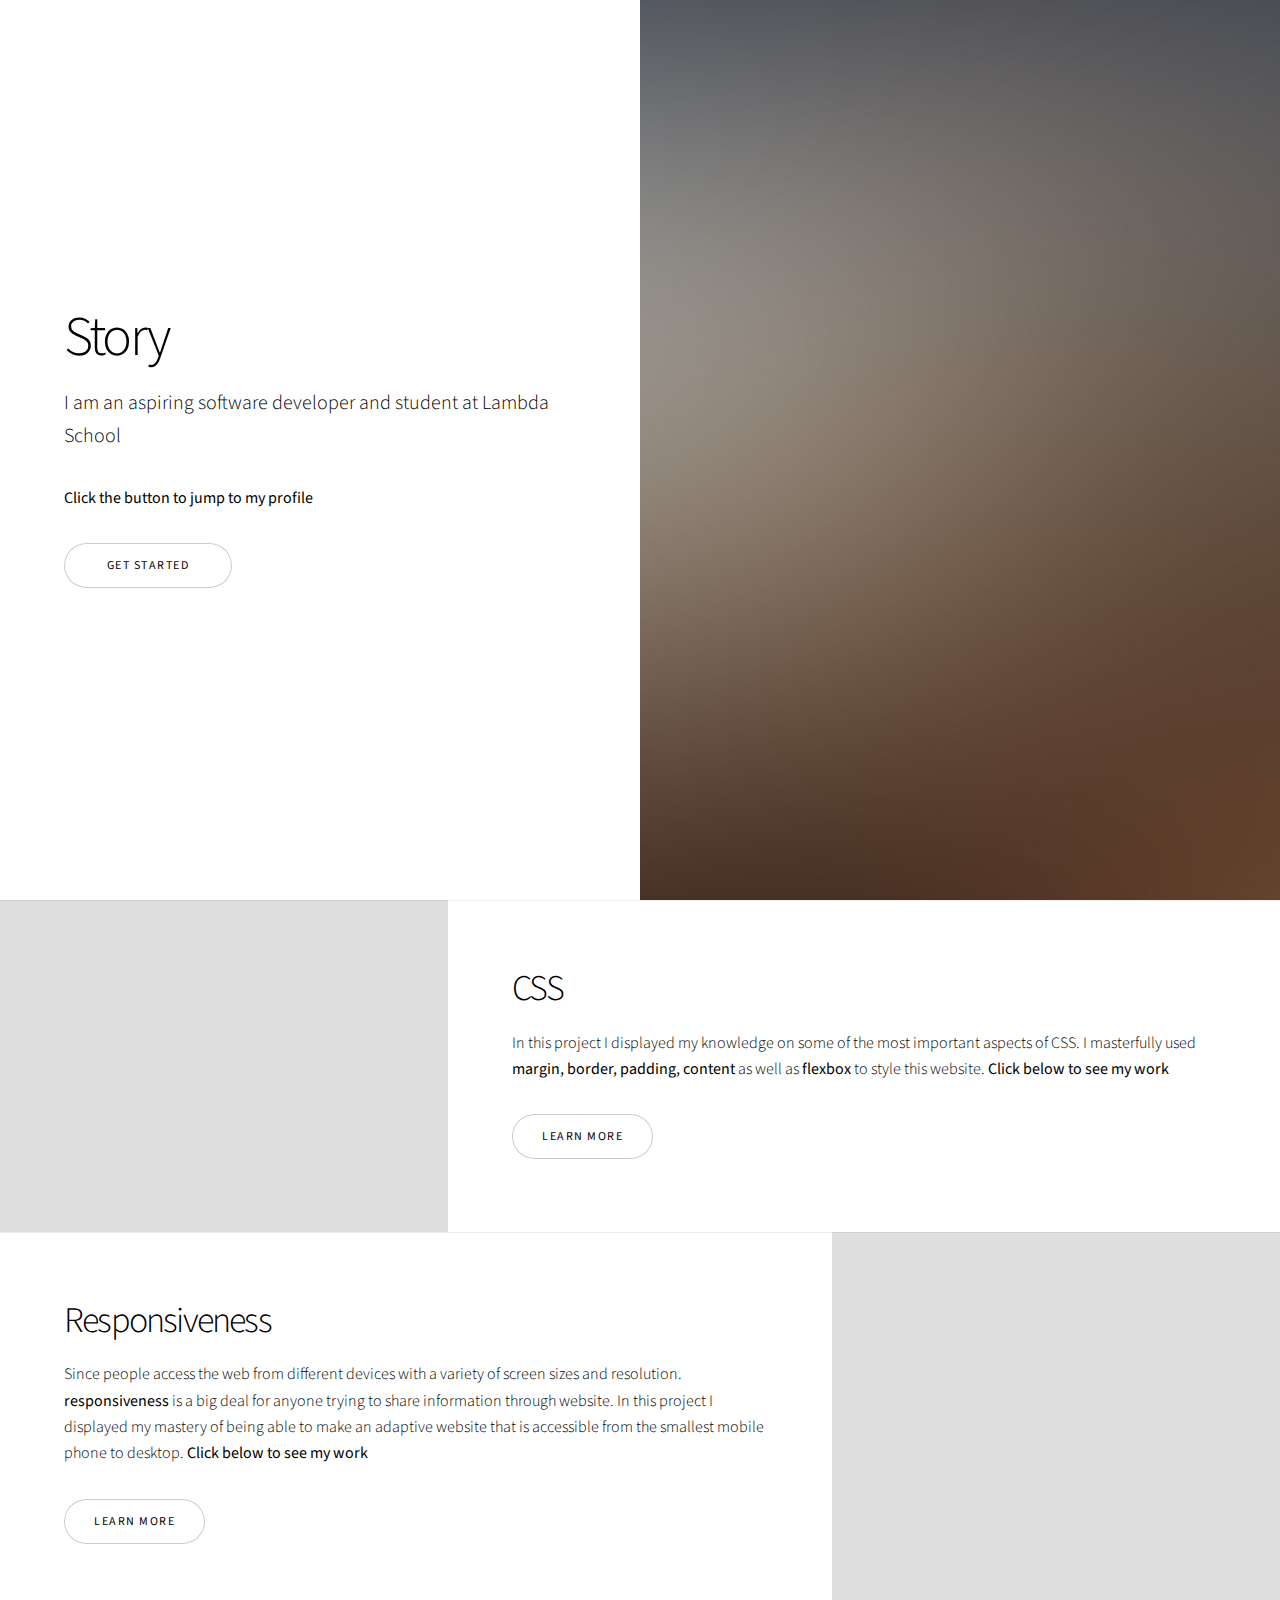
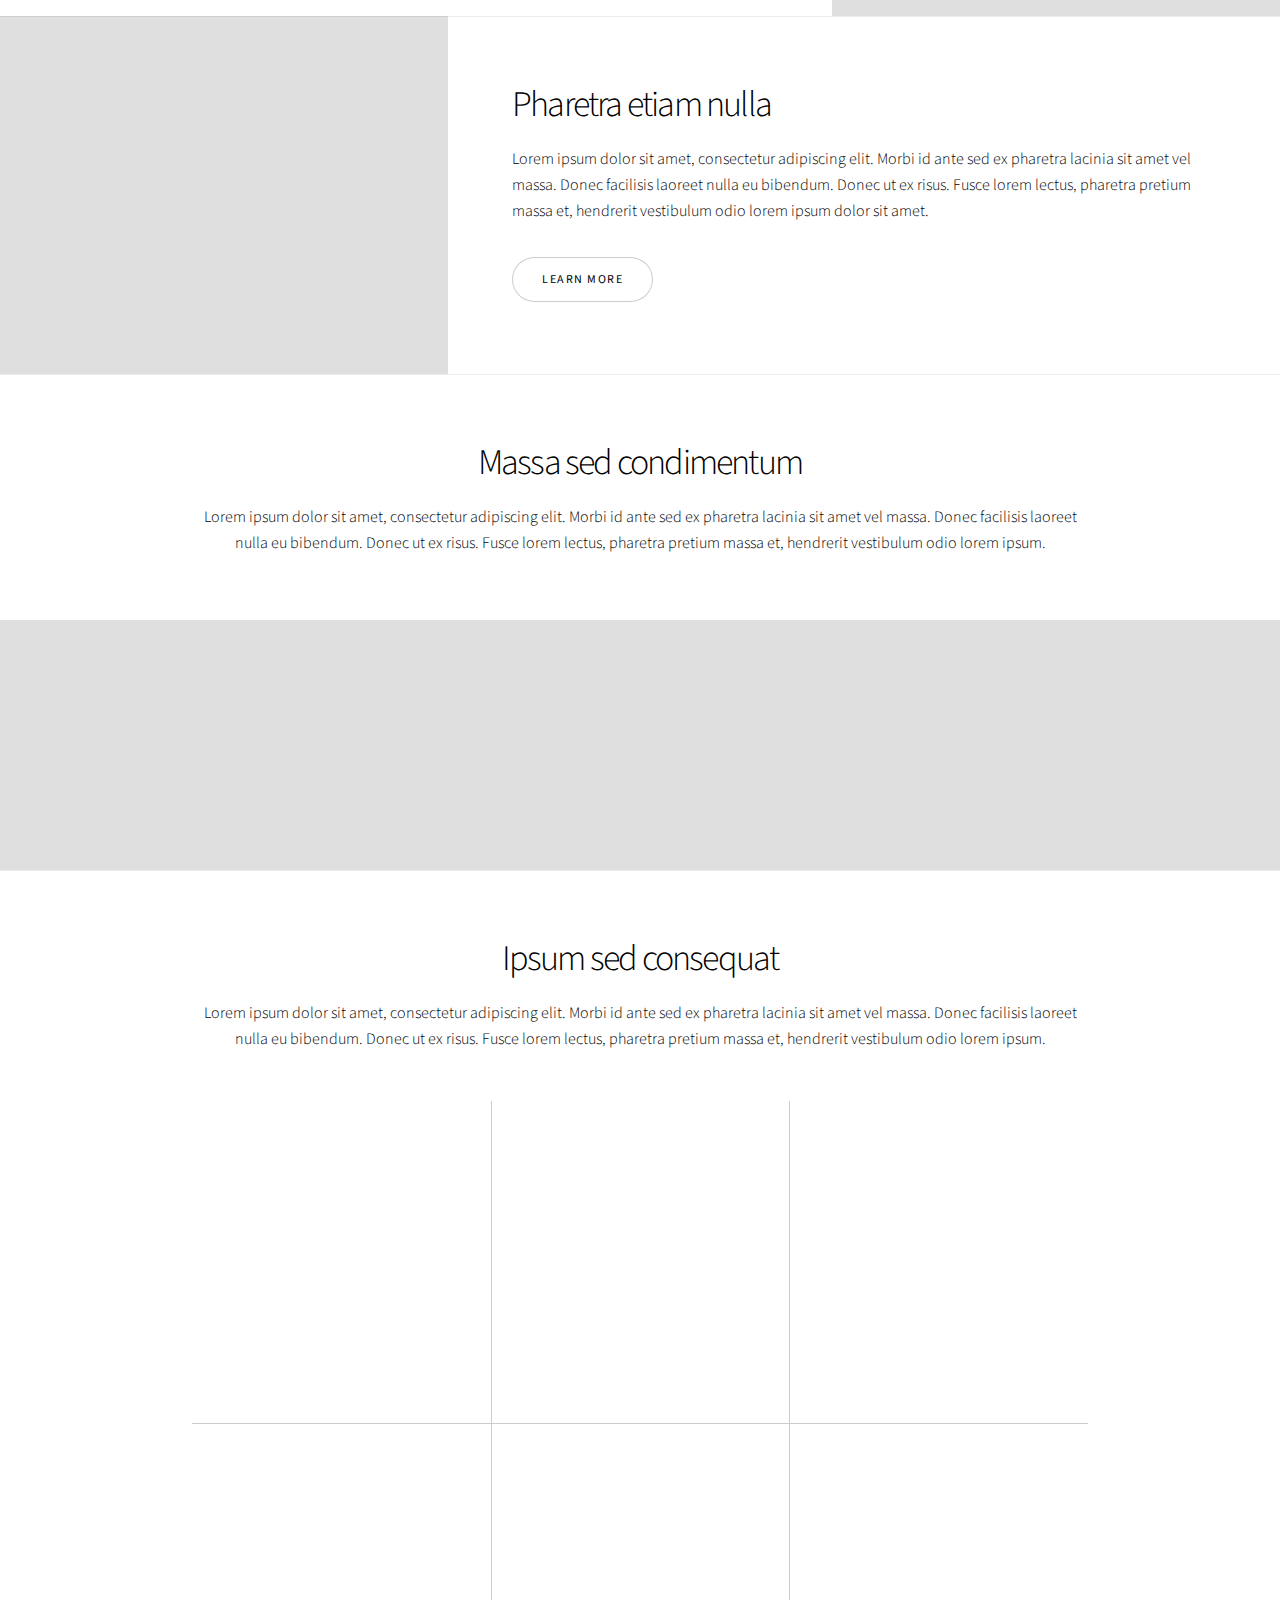
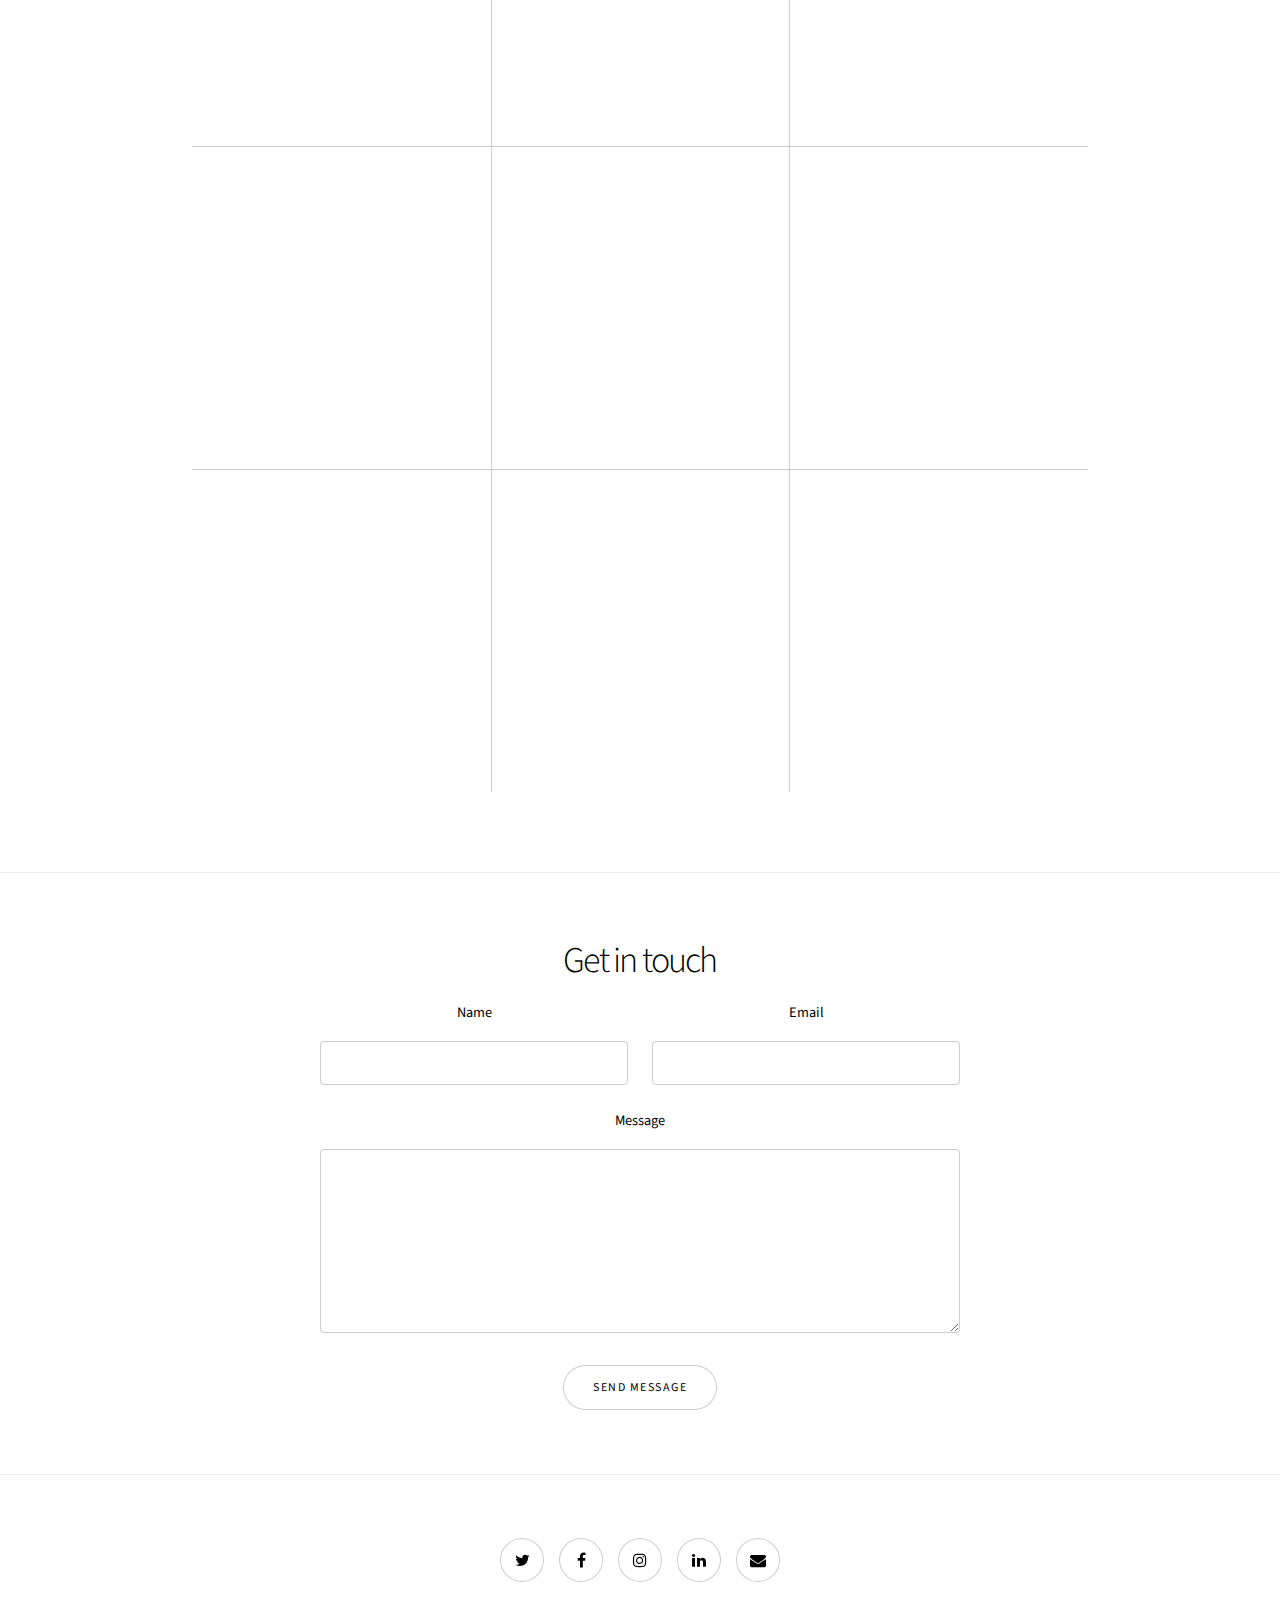
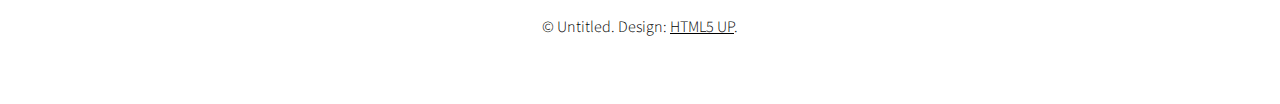
==== commit 6c727bd1: "added to top of page" ====
--- a/portfolio site/html5up-story/index-demo.html
+++ b/portfolio site/html5up-story/index-demo.html
@@ -3,12 +3,10 @@
 	Story by HTML5 UP
 	html5up.net | @ajlkn
 	Free for personal and commercial use under the CCA 3.0 license (html5up.net/license)
-
-	Note: Only needed for demo purposes. Delete for production sites.
 -->
 <html>
 	<head>
-		<title>Story by HTML5 UP</title>
+		<title>Story by Jamison Blackwell</title>
 		<meta charset="utf-8" />
 		<meta name="viewport" content="width=device-width, initial-scale=1, user-scalable=no" />
 		<link rel="stylesheet" href="assets/css/main.css" />
@@ -19,68 +17,69 @@
 		<!-- Wrapper -->
 			<div id="wrapper" class="divided">
 
-				<!-- Banner -->
+				<!-- One -->
 					<section class="banner style1 orient-left content-align-left image-position-right fullscreen onload-image-fade-in onload-content-fade-right">
 						<div class="content">
 							<h1>Story</h1>
-							<p class="major">A (modular, highly tweakable) responsive one-page template designed by <a href="https://html5up.net">HTML5 UP</a> and released for free under the <a href="https://html5up.net/license">Creative Commons</a>.</p>
-							<p>This is a <strong>Banner</strong> element, and it's generally used as an introduction or opening statement. You can customize its <span class="demo-controls">appearance with a number of modifiers</span>, as well as assign it an optional <code>onload</code> or <code>onscroll</code> transition modifier (<a href="#reference-banner">details</a>).</p>
+							<p class="major">I am an aspiring software developer and student at Lambda School</p>
+							<p><strong>Click the button to jump to my profile</strong></p>
 							<ul class="actions stacked">
-								<li><a href="#first" class="button large wide smooth-scroll-middle">Get Started</a></li>
+								<li><a href="#first" class="button big wide smooth-scroll-middle">Get Started</a></li>
 							</ul>
 						</div>
 						<div class="image">
 							<img src="images/banner.jpg" alt="" />
 						</div>
 					</section>
-scc
-				<!-- Spotlight -->
+					
+
+				<!-- Two -->
 					<section class="spotlight style1 orient-right content-align-left image-position-center onscroll-image-fade-in" id="first">
 						<div class="content">
-							<h2>Spotlight</h2>
-							<p>This is a <strong>Spotlight</strong> element, and it's generally used &ndash; as its name implies &ndash; to spotlight a particular feature, subject, or pretty much whatever. You can customize its <span class="demo-controls">appearance with a number of modifiers</span>, as well as assign it an optional <code>onload</code> or <code>onscroll</code> transition modifier (<a href="#reference-spotlight">details</a>).</p>
+							<h2>CSS</h2>
+							<p>In this project I displayed my knowledge on some of the most important aspects of CSS. I masterfully used <strong>margin, border, padding, content</strong> as well as <strong>flexbox</strong> to style this website. <strong>Click below to see my work</strong></p>
+							<ul class="actions stacked">
+								<li><a href="https://github.com/jblack186/Sprint-Challenge--User-Interface" class="button">Learn More</a></li>
+							</ul>
+						</div>
+						<div class="image">
+							<img src="images/spotlight01.jpg" alt="" />
+						</div>
+					</section>
+
+				<!-- Three -->
+					<section class="spotlight style1 orient-left content-align-left image-position-center onscroll-image-fade-in">
+						<div class="content">
+							<h2>Responsiveness</h2>
+							<p>Since people access the web from different devices with a variety of screen sizes and resolution. <strong>responsiveness</strong> is a big deal for anyone trying to share information through website. In this project I displayed my mastery of being able to make an adaptive website that is accessible from the smallest mobile phone to desktop. <strong>Click below to see my work</strong></p>
+							<ul class="actions stacked">
+								<li><a href="https://github.com/jblack186/responsive-web-design-I" class="button">Learn More</a></li>
+							</ul>
+						</div>
+						<div class="image">
+							<img src="images/spotlight02.jpg" alt="" />
+						</div>
+					</section>
+
+				<!-- Four -->
+					<section class="spotlight style1 orient-right content-align-left image-position-center onscroll-image-fade-in">
+						<div class="content">
+							<h2>Pharetra etiam nulla</h2>
+							<p>Lorem ipsum dolor sit amet, consectetur adipiscing elit. Morbi id ante sed ex pharetra lacinia sit amet vel massa. Donec facilisis laoreet nulla eu bibendum. Donec ut ex risus. Fusce lorem lectus, pharetra pretium massa et, hendrerit vestibulum odio lorem ipsum dolor sit amet.</p>
 							<ul class="actions stacked">
 								<li><a href="#" class="button">Learn More</a></li>
 							</ul>
 						</div>
 						<div class="image">
-							<img src="images/spotlight01.jpg" alt="" />
-						</div>
-					</section>
-
-				<!-- Spotlight -->
-					<section class="spotlight style1 orient-left content-align-left image-position-center onscroll-image-fade-in">
-						<div class="content">
-							<h2>Spotlight</h2>
-							<p>This is also a <strong>Spotlight</strong> element, and it's here because this demo would look a bit empty with just one spotlight. Like all spotlights, you can customize its <span class="demo-controls">appearance with a number of modifiers</span>, as well as assign it an optional <code>onload</code> or <code>onscroll</code> transition modifier (<a href="#reference-spotlight">details</a>).</p>
-							<ul class="actions stacked">
-								<li><a href="#" class="button">Learn More</a></li>
-							</ul>
-						</div>
-						<div class="image">
-							<img src="images/spotlight02.jpg" alt="" />
-						</div>
-					</section>
-
-				<!-- Spotlight -->
-					<section class="spotlight style1 orient-right content-align-left image-position-center onscroll-image-fade-in">
-						<div class="content">
-							<h2>Spotlight</h2>
-							<p>And yes, this is another <strong>Spotlight</strong> element, and it's also here because I need to fill a bit of space. Naturally, like any other spotlight, you can customize its <span class="demo-controls">appearance with a number of modifiers</span>, as well as assign it an optional <code>onload</code> or <code>onscroll</code> transition modifier (<a href="#reference-spotlight">details</a>).</p>
-							<ul class="actions stacked">
-								<li><a href="#" class="button">Learn More</a></li>
-							</ul>
-						</div>
-						<div class="image">
 							<img src="images/spotlight03.jpg" alt="" />
 						</div>
 					</section>
 
-				<!-- Gallery -->
+				<!-- Five -->
 					<section class="wrapper style1 align-center">
 						<div class="inner">
-							<h2>Gallery</h2>
-							<p>This is a <strong>Gallery</strong> element. It can behave as a lightbox (when given the <code>lightbox</code> class), and you can customize its <span class="demo-controls">appearance with a number of modifiers</span>, as well as assign it an optional <code>onload</code> or <code>onscroll</code> transition modifier (<a href="#reference-gallery">details</a>).</p>
+							<h2>Massa sed condimentum</h2>
+							<p>Lorem ipsum dolor sit amet, consectetur adipiscing elit. Morbi id ante sed ex pharetra lacinia sit amet vel massa. Donec facilisis laoreet nulla eu bibendum. Donec ut ex risus. Fusce lorem lectus, pharetra pretium massa et, hendrerit vestibulum odio lorem ipsum.</p>
 						</div>
 
 						<!-- Gallery -->
@@ -90,7 +89,7 @@
 										<img src="images/gallery/thumbs/01.jpg" alt="" />
 									</a>
 									<div class="caption">
-										<h3>Title</h3>
+										<h3>Ipsum Dolor</h3>
 										<p>Lorem ipsum dolor amet, consectetur magna etiam elit. Etiam sed ultrices.</p>
 										<ul class="actions fixed">
 											<li><span class="button small">Details</span></li>
@@ -102,7 +101,7 @@
 										<img src="images/gallery/thumbs/02.jpg" alt="" />
 									</a>
 									<div class="caption">
-										<h3>Title</h3>
+										<h3>Feugiat Lorem</h3>
 										<p>Lorem ipsum dolor amet, consectetur magna etiam elit. Etiam sed ultrices.</p>
 										<ul class="actions fixed">
 											<li><span class="button small">Details</span></li>
@@ -114,7 +113,7 @@
 										<img src="images/gallery/thumbs/03.jpg" alt="" />
 									</a>
 									<div class="caption">
-										<h3>Title</h3>
+										<h3>Magna Amet</h3>
 										<p>Lorem ipsum dolor amet, consectetur magna etiam elit. Etiam sed ultrices.</p>
 										<ul class="actions fixed">
 											<li><span class="button small">Details</span></li>
@@ -126,7 +125,7 @@
 										<img src="images/gallery/thumbs/04.jpg" alt="" />
 									</a>
 									<div class="caption">
-										<h3>Title</h3>
+										<h3>Sed Tempus</h3>
 										<p>Lorem ipsum dolor amet, consectetur magna etiam elit. Etiam sed ultrices.</p>
 										<ul class="actions fixed">
 											<li><span class="button small">Details</span></li>
@@ -138,7 +137,7 @@
 										<img src="images/gallery/thumbs/05.jpg" alt="" />
 									</a>
 									<div class="caption">
-										<h3>Title</h3>
+										<h3>Ultrices Magna</h3>
 										<p>Lorem ipsum dolor amet, consectetur magna etiam elit. Etiam sed ultrices.</p>
 										<ul class="actions fixed">
 											<li><span class="button small">Details</span></li>
@@ -150,7 +149,7 @@
 										<img src="images/gallery/thumbs/06.jpg" alt="" />
 									</a>
 									<div class="caption">
-										<h3>Title</h3>
+										<h3>Sed Tempus</h3>
 										<p>Lorem ipsum dolor amet, consectetur magna etiam elit. Etiam sed ultrices.</p>
 										<ul class="actions fixed">
 											<li><span class="button small">Details</span></li>
@@ -162,7 +161,7 @@
 										<img src="images/gallery/thumbs/07.jpg" alt="" />
 									</a>
 									<div class="caption">
-										<h3>Title</h3>
+										<h3>Ipsum Lorem</h3>
 										<p>Lorem ipsum dolor amet, consectetur magna etiam elit. Etiam sed ultrices.</p>
 										<ul class="actions fixed">
 											<li><span class="button small">Details</span></li>
@@ -174,7 +173,7 @@
 										<img src="images/gallery/thumbs/08.jpg" alt="" />
 									</a>
 									<div class="caption">
-										<h3>Title</h3>
+										<h3>Magna Risus</h3>
 										<p>Lorem ipsum dolor amet, consectetur magna etiam elit. Etiam sed ultrices.</p>
 										<ul class="actions fixed">
 											<li><span class="button small">Details</span></li>
@@ -186,7 +185,7 @@
 										<img src="images/gallery/thumbs/09.jpg" alt="" />
 									</a>
 									<div class="caption">
-										<h3>Title</h3>
+										<h3>Tempus Dolor</h3>
 										<p>Lorem ipsum dolor amet, consectetur magna etiam elit. Etiam sed ultrices.</p>
 										<ul class="actions fixed">
 											<li><span class="button small">Details</span></li>
@@ -198,7 +197,7 @@
 										<img src="images/gallery/thumbs/10.jpg" alt="" />
 									</a>
 									<div class="caption">
-										<h3>Title</h3>
+										<h3>Sed Etiam</h3>
 										<p>Lorem ipsum dolor amet, consectetur magna etiam elit. Etiam sed ultrices.</p>
 										<ul class="actions fixed">
 											<li><span class="button small">Details</span></li>
@@ -210,7 +209,7 @@
 										<img src="images/gallery/thumbs/11.jpg" alt="" />
 									</a>
 									<div class="caption">
-										<h3>Title</h3>
+										<h3>Magna Lorem</h3>
 										<p>Lorem ipsum dolor amet, consectetur magna etiam elit. Etiam sed ultrices.</p>
 										<ul class="actions fixed">
 											<li><span class="button small">Details</span></li>
@@ -222,7 +221,7 @@
 										<img src="images/gallery/thumbs/12.jpg" alt="" />
 									</a>
 									<div class="caption">
-										<h3>Title</h3>
+										<h3>Ipsum Dolor</h3>
 										<p>Lorem ipsum dolor amet, consectetur magna etiam elit. Etiam sed ultrices.</p>
 										<ul class="actions fixed">
 											<li><span class="button small">Details</span></li>
@@ -233,2556 +232,99 @@
 
 					</section>
 
-				<!-- Items -->
+				<!-- Six -->
 					<section class="wrapper style1 align-center">
 						<div class="inner">
-							<h2>Items</h2>
-							<p>This is an <strong>Items</strong> element, and it's basically just a grid for organizing items of various types. You can customize its <span class="demo-controls">appearance with a number of modifiers</span>, as well as assign it an optional <code>onload</code> or <code>onscroll</code> transition modifier (<a href="#reference-items">details</a>).</p>
+							<h2>Ipsum sed consequat</h2>
+							<p>Lorem ipsum dolor sit amet, consectetur adipiscing elit. Morbi id ante sed ex pharetra lacinia sit amet vel massa. Donec facilisis laoreet nulla eu bibendum. Donec ut ex risus. Fusce lorem lectus, pharetra pretium massa et, hendrerit vestibulum odio lorem ipsum.</p>
 							<div class="items style1 medium onscroll-fade-in">
 								<section>
 									<span class="icon style2 major fa-diamond"></span>
-									<h3>One</h3>
+									<h3>Lorem</h3>
 									<p>Lorem ipsum dolor sit amet, consectetur adipiscing elit. Morbi dui turpis, cursus eget orci amet aliquam congue semper. Etiam eget ultrices risus nec tempor elit.</p>
 								</section>
 								<section>
 									<span class="icon style2 major fa-save"></span>
-									<h3>Two</h3>
+									<h3>Ipsum</h3>
 									<p>Lorem ipsum dolor sit amet, consectetur adipiscing elit. Morbi dui turpis, cursus eget orci amet aliquam congue semper. Etiam eget ultrices risus nec tempor elit.</p>
 								</section>
 								<section>
 									<span class="icon style2 major fa-bar-chart"></span>
-									<h3>Three</h3>
+									<h3>Dolor</h3>
 									<p>Lorem ipsum dolor sit amet, consectetur adipiscing elit. Morbi dui turpis, cursus eget orci amet aliquam congue semper. Etiam eget ultrices risus nec tempor elit.</p>
 								</section>
 								<section>
 									<span class="icon style2 major fa-wifi"></span>
-									<h3>Four</h3>
+									<h3>Amet</h3>
 									<p>Lorem ipsum dolor sit amet, consectetur adipiscing elit. Morbi dui turpis, cursus eget orci amet aliquam congue semper. Etiam eget ultrices risus nec tempor elit.</p>
 								</section>
 								<section>
 									<span class="icon style2 major fa-cog"></span>
-									<h3>Five</h3>
+									<h3>Magna</h3>
 									<p>Lorem ipsum dolor sit amet, consectetur adipiscing elit. Morbi dui turpis, cursus eget orci amet aliquam congue semper. Etiam eget ultrices risus nec tempor elit.</p>
 								</section>
 								<section>
 									<span class="icon style2 major fa-paper-plane"></span>
-									<h3>Six</h3>
+									<h3>Tempus</h3>
 									<p>Lorem ipsum dolor sit amet, consectetur adipiscing elit. Morbi dui turpis, cursus eget orci amet aliquam congue semper. Etiam eget ultrices risus nec tempor elit.</p>
 								</section>
 								<section>
 									<span class="icon style2 major fa-desktop"></span>
-									<h3>Seven</h3>
+									<h3>Aliquam</h3>
 									<p>Lorem ipsum dolor sit amet, consectetur adipiscing elit. Morbi dui turpis, cursus eget orci amet aliquam congue semper. Etiam eget ultrices risus nec tempor elit.</p>
 								</section>
 								<section>
 									<span class="icon style2 major fa-refresh"></span>
-									<h3>Eight</h3>
+									<h3>Elit</h3>
 									<p>Lorem ipsum dolor sit amet, consectetur adipiscing elit. Morbi dui turpis, cursus eget orci amet aliquam congue semper. Etiam eget ultrices risus nec tempor elit.</p>
 								</section>
 								<section>
 									<span class="icon style2 major fa-hashtag"></span>
-									<h3>Nine</h3>
+									<h3>Morbi</h3>
 									<p>Lorem ipsum dolor sit amet, consectetur adipiscing elit. Morbi dui turpis, cursus eget orci amet aliquam congue semper. Etiam eget ultrices risus nec tempor elit.</p>
 								</section>
 								<section>
 									<span class="icon style2 major fa-bolt"></span>
-									<h3>Ten</h3>
+									<h3>Turpis</h3>
 									<p>Lorem ipsum dolor sit amet, consectetur adipiscing elit. Morbi dui turpis, cursus eget orci amet aliquam congue semper. Etiam eget ultrices risus nec tempor elit.</p>
 								</section>
 								<section>
 									<span class="icon style2 major fa-envelope"></span>
-									<h3>Eleven</h3>
+									<h3>Ultrices</h3>
 									<p>Lorem ipsum dolor sit amet, consectetur adipiscing elit. Morbi dui turpis, cursus eget orci amet aliquam congue semper. Etiam eget ultrices risus nec tempor elit.</p>
 								</section>
 								<section>
 									<span class="icon style2 major fa-leaf"></span>
-									<h3>Twelve</h3>
+									<h3>Risus</h3>
 									<p>Lorem ipsum dolor sit amet, consectetur adipiscing elit. Morbi dui turpis, cursus eget orci amet aliquam congue semper. Etiam eget ultrices risus nec tempor elit.</p>
 								</section>
 							</div>
 						</div>
 					</section>
 
-				<!-- Additional Elements -->
+				<!-- Seven -->
 					<section class="wrapper style1 align-center">
-						<div class="inner">
-							<h2>Additional Elements</h2>
-							<p>Finally, here are some additional elements you <em>might</em> find useful (and yup, they look fine with any <span class="demo-controls">appearance</span>).</p>
-							<div class="index align-left">
-
-								<!-- Text -->
-									<section>
-										<header>
-											<h3>Text</h3>
-										</header>
-										<div class="content">
-
-											<p>This is <b>bold</b> and this is <strong>strong</strong>. This is <i>italic</i> and this is <em>emphasized</em>.
-											This is <sup>superscript</sup> text and this is <sub>subscript</sub> text.
-											This is <u>underlined</u> and this is code: <code>for (;;) { ... }</code>.
-											Finally, this is a <a href="#">link</a>.</p>
-
-										</div>
-									</section>
-
-								<!-- Heading -->
-									<section>
-										<header>
-											<h3>Headings</h3>
-										</header>
-										<div class="content">
-
-											<h1>Heading Level 1</h1>
-											<h2>Heading Level 2</h2>
-											<h3>Heading Level 3</h3>
-											<h4>Heading Level 4</h4>
-											<h5>Heading Level 5</h5>
-											<h6>Heading Level 6</h6>
-
-											<hr />
-
-											<header>
-												<h1>Heading with a Subtitle</h1>
-												<p>Lorem ipsum dolor sit amet nullam id egestas urna aliquam</p>
-											</header>
-											<p>Nunc lacinia ante nunc ac lobortis. Interdum adipiscing gravida odio porttitor sem non mi integer non faucibus ornare mi ut ante amet placerat aliquet. Volutpat eu sed ante lacinia sapien lorem accumsan varius montes viverra nibh in adipiscing blandit tempus accumsan.</p>
-
-											<hr />
-
-											<header>
-												<h2>Heading with a Subtitle</h2>
-												<p>Lorem ipsum dolor sit amet nullam id egestas urna aliquam</p>
-											</header>
-											<p>Nunc lacinia ante nunc ac lobortis. Interdum adipiscing gravida odio porttitor sem non mi integer non faucibus ornare mi ut ante amet placerat aliquet. Volutpat eu sed ante lacinia sapien lorem accumsan varius montes viverra nibh in adipiscing blandit tempus accumsan.</p>
-
-											<hr />
-
-											<header>
-												<h3>Heading with a Subtitle</h3>
-												<p>Lorem ipsum dolor sit amet nullam id egestas urna aliquam</p>
-											</header>
-											<p>Nunc lacinia ante nunc ac lobortis. Interdum adipiscing gravida odio porttitor sem non mi integer non faucibus ornare mi ut ante amet placerat aliquet. Volutpat eu sed ante lacinia sapien lorem accumsan varius montes viverra nibh in adipiscing blandit tempus accumsan.</p>
-
-										</div>
-									</section>
-
-								<!-- Unordered List -->
-									<section>
-										<header>
-											<h3>Unordered List</h3>
-										</header>
-										<div class="content">
-
-											<h4>Default</h4>
-											<ul>
-												<li>Lorem ipsum dolor sit amet</li>
-												<li>Interdum adipiscing gravida odio</li>
-												<li>Porttitor sem non integer</li>
-												<li>Non faucibus ornare mi ut ante</li>
-												<li>Sagittis adipiscing eleifend</li>
-												<li>Felis amet dolore viverra</li>
-											</ul>
-
-											<h4>Alternate</h4>
-											<ul class="alt">
-												<li>Lorem ipsum dolor sit amet</li>
-												<li>Interdum adipiscing gravida odio</li>
-												<li>Porttitor sem non integer</li>
-												<li>Non faucibus ornare mi ut ante</li>
-												<li>Sagittis adipiscing eleifend</li>
-												<li>Felis amet dolore viverra</li>
-											</ul>
-
-										</div>
-									</section>
-
-								<!-- Ordered List -->
-									<section>
-										<header>
-											<h3>Ordered List</h3>
-										</header>
-										<div class="content">
-
-											<ol>
-												<li>Lorem ipsum dolor sit amet</li>
-												<li>Interdum adipiscing gravida odio</li>
-												<li>Porttitor sem non integer</li>
-												<li>Non faucibus ornare mi ut ante</li>
-												<li>Sagittis adipiscing eleifend</li>
-												<li>Felis amet dolore viverra</li>
-											</ol>
-
-										</div>
-									</section>
-
-								<!-- Definition List -->
-									<section>
-										<header>
-											<h3>Definition List</h3>
-										</header>
-										<div class="content">
-
-											<dl>
-												<dt>Interdum adipiscing odio</dt>
-												<dd>
-													<p>Lorem ipsum dolor vestibulum ante ipsum primis in faucibus vestibulum. Blandit adipiscing eu felis iaculis volutpat ac adipiscing accumsan eu faucibus. Integer ac pellentesque praesent fringilla quis tincidunt felis sagittis eget tempus euismod. Ante ipsum primis vestibulum.</p>
-												</dd>
-												<dt>Non faucibus ornare mi ut ante</dt>
-												<dd>
-													<p>Lorem ipsum dolor vestibulum ante ipsum primis in faucibus vestibulum. Blandit adipiscing eu felis iaculis volutpat ac adipiscing accumsan eu faucibus. Integer ac pellentesque praesent fringilla quis tincidunt felis sagittis eget tempus euismod. Ante ipsum primis vestibulum.</p>
-												</dd>
-												<dt>Felis amet dolore viverra</dt>
-												<dd>
-													<p>Lorem ipsum dolor vestibulum ante ipsum primis in faucibus vestibulum. Blandit adipiscing eu felis iaculis volutpat ac adipiscing accumsan eu faucibus. Integer ac pellentesque praesent fringilla quis tincidunt felis sagittis eget tempus euismod. Ante ipsum primis vestibulum.</p>
-												</dd>
-											</dl>
-
-										</div>
-									</section>
-
-								<!-- Blockquote -->
-									<section>
-										<header>
-											<h3>Blockquote</h3>
-										</header>
-										<div class="content">
-
-											<blockquote>Lorem ipsum dolor vestibulum ante ipsum primis in faucibus vestibulum. Blandit adipiscing eu felis iaculis volutpat ac adipiscing accumsan eu faucibus. Integer ac pellentesque praesent fringilla quis tincidunt felis sagittis eget tempus euismod. Ante ipsum primis vestibulum.</blockquote>
-
-										</div>
-									</section>
-
-								<!-- Code -->
-									<section>
-										<header>
-											<h3>Code</h3>
-										</header>
-										<div class="content">
-
-											<pre><code>i = 0;
-
-while (!deck.isInOrder()) {
-    print 'Iteration ' + i;
-    deck.shuffle();
-    i++;
-}
-
-print 'It took ' + i + ' iterations to sort the deck.';
-</code></pre>
-
-										</div>
-									</section>
-
-								<!-- Icons -->
-									<section>
-										<header>
-											<h3>Icons</h3>
-										</header>
-										<div class="content">
-
-											<h4>Style #1</h4>
-											<ul class="icons">
-												<li><a href="#" class="icon style1 fa-twitter"><span class="label">Twitter</span></a></li>
-												<li><a href="#" class="icon style1 fa-facebook"><span class="label">Facebook</span></a></li>
-												<li><a href="#" class="icon style1 fa-instagram"><span class="label">Instagram</span></a></li>
-												<li><a href="#" class="icon style1 fa-github"><span class="label">Github</span></a></li>
-												<li><a href="#" class="icon style1 fa-dribbble"><span class="label">Dribbble</span></a></li>
-											</ul>
-
-											<h4>Style #2</h4>
-											<ul class="icons">
-												<li><a href="#" class="icon style2 fa-twitter"><span class="label">Twitter</span></a></li>
-												<li><a href="#" class="icon style2 fa-facebook"><span class="label">Facebook</span></a></li>
-												<li><a href="#" class="icon style2 fa-instagram"><span class="label">Instagram</span></a></li>
-												<li><a href="#" class="icon style2 fa-github"><span class="label">Github</span></a></li>
-												<li><a href="#" class="icon style2 fa-dribbble"><span class="label">Dribbble</span></a></li>
-											</ul>
-
-										</div>
-									</section>
-
-								<!-- Buttons -->
-									<section>
-										<header>
-											<h3>Buttons</h3>
-										</header>
-										<div class="content">
-
-											<ul class="actions">
-												<li><a href="#" class="button primary">Primary</a></li>
-												<li><a href="#" class="button">Default</a></li>
-											</ul>
-											<ul class="actions">
-												<li><a href="#" class="button primary large">Large</a></li>
-												<li><a href="#" class="button">Default</a></li>
-												<li><a href="#" class="button small">Small</a></li>
-											</ul>
-											<ul class="actions fit">
-												<li><a href="#" class="button primary fit">Fit</a></li>
-												<li><a href="#" class="button fit">Fit</a></li>
-												<li><a href="#" class="button primary fit">Fit</a></li>
-												<li><a href="#" class="button fit">Fit</a></li>
-											</ul>
-											<ul class="actions fit small">
-												<li><a href="#" class="button primary fit small">Fit + Small</a></li>
-												<li><a href="#" class="button fit small">Fit + Small</a></li>
-												<li><a href="#" class="button primary fit small">Fit + Small</a></li>
-												<li><a href="#" class="button fit small">Fit + Small</a></li>
-											</ul>
-											<ul class="actions">
-												<li><a href="#" class="button primary icon fa-search">Icon</a></li>
-												<li><a href="#" class="button icon fa-download">Icon</a></li>
-											</ul>
-											<ul class="actions">
-												<li><span class="button primary disabled">Primary</span></li>
-												<li><span class="button disabled">Default</span></li>
-											</ul>
-
-										</div>
-									</section>
-
-								<!-- Actions -->
-									<section>
-										<header>
-											<h3>Actions</h3>
-										</header>
-										<div class="content">
-
-											<h4>Default</h4>
-											<ul class="actions">
-												<li><a href="#" class="button primary">Default</a></li>
-												<li><a href="#" class="button">Default</a></li>
-											</ul>
-
-											<h4>Small</h4>
-											<ul class="actions small">
-												<li><a href="#" class="button primary small">Small</a></li>
-												<li><a href="#" class="button small">Small</a></li>
-											</ul>
-
-											<h4>Stacked</h4>
-											<ul class="actions stacked">
-												<li><a href="#" class="button primary">Default</a></li>
-												<li><a href="#" class="button">Default</a></li>
-											</ul>
-
-											<h4>Stacked + Fit</h4>
-											<ul class="actions stacked">
-												<li><a href="#" class="button primary fit">Default</a></li>
-												<li><a href="#" class="button fit">Default</a></li>
-											</ul>
-
-										</div>
-									</section>
-
-								<!-- Form -->
-									<section>
-										<header>
-											<h3>Form</h3>
-										</header>
-										<div class="content">
-
-											<form method="post" action="#">
-												<div class="fields">
-													<div class="field half">
-														<label for="name">Name</label>
-														<input type="text" name="name" id="name" value="" />
-													</div>
-													<div class="field half">
-														<label for="email">Email</label>
-														<input type="email" name="email" id="email" value="" />
-													</div>
-													<div class="field">
-														<label for="department">Department</label>
-														<select name="department" id="department">
-															<option value="">- Category -</option>
-															<option value="1">Manufacturing</option>
-															<option value="2">Shipping</option>
-															<option value="3">Administration</option>
-															<option value="4">Human Resources</option>
-														</select>
-													</div>
-													<div class="field third">
-														<input type="radio" id="priority-low" name="priority" checked />
-														<label for="priority-low">Low Priority</label>
-													</div>
-													<div class="field third">
-														<input type="radio" id="priority-normal" name="priority" />
-														<label for="priority-normal">Normal Priority</label>
-													</div>
-													<div class="field third">
-														<input type="radio" id="priority-high" name="priority" />
-														<label for="priority-high">High Priority</label>
-													</div>
-													<div class="field">
-														<label for="message">Message</label>
-														<textarea name="message" id="message" rows="6"></textarea>
-													</div>
-													<div class="field half">
-														<input type="checkbox" id="copy" name="copy" />
-														<label for="copy">Email me a copy of this message</label>
-													</div>
-													<div class="field half">
-														<input type="checkbox" id="human" name="human" checked />
-														<label for="human">I am a human and not a robot</label>
-													</div>
-												</div>
-												<ul class="actions">
-													<li><input type="submit" name="submit" id="submit" value="Send Message" /></li>
-												</ul>
-											</form>
-
-										</div>
-									</section>
-
-								<!-- Table -->
-									<section>
-										<header>
-											<h3>Table</h3>
-										</header>
-										<div class="content">
-
-											<h4>Default</h4>
-											<div class="table-wrapper">
-												<table>
-													<thead>
-														<tr>
-															<th>Name</th>
-															<th>Description</th>
-															<th>Price</th>
-														</tr>
-													</thead>
-													<tbody>
-														<tr>
-															<td>Item 1</td>
-															<td>Ante turpis integer aliquet porttitor.</td>
-															<td>29.99</td>
-														</tr>
-														<tr>
-															<td>Item 2</td>
-															<td>Vis ac commodo adipiscing arcu aliquet.</td>
-															<td>19.99</td>
-														</tr>
-														<tr>
-															<td>Item 3</td>
-															<td> Morbi faucibus arcu accumsan lorem.</td>
-															<td>29.99</td>
-														</tr>
-														<tr>
-															<td>Item 4</td>
-															<td>Vitae integer tempus condimentum.</td>
-															<td>19.99</td>
-														</tr>
-														<tr>
-															<td>Item 5</td>
-															<td>Ante turpis integer aliquet porttitor.</td>
-															<td>29.99</td>
-														</tr>
-													</tbody>
-													<tfoot>
-														<tr>
-															<td colspan="2"></td>
-															<td>100.00</td>
-														</tr>
-													</tfoot>
-												</table>
-											</div>
-
-											<h4>Alternate</h4>
-											<div class="table-wrapper">
-												<table class="alt">
-													<thead>
-														<tr>
-															<th>Name</th>
-															<th>Description</th>
-															<th>Price</th>
-														</tr>
-													</thead>
-													<tbody>
-														<tr>
-															<td>Item 1</td>
-															<td>Ante turpis integer aliquet porttitor.</td>
-															<td>29.99</td>
-														</tr>
-														<tr>
-															<td>Item 2</td>
-															<td>Vis ac commodo adipiscing arcu aliquet.</td>
-															<td>19.99</td>
-														</tr>
-														<tr>
-															<td>Item 3</td>
-															<td> Morbi faucibus arcu accumsan lorem.</td>
-															<td>29.99</td>
-														</tr>
-														<tr>
-															<td>Item 4</td>
-															<td>Vitae integer tempus condimentum.</td>
-															<td>19.99</td>
-														</tr>
-														<tr>
-															<td>Item 5</td>
-															<td>Ante turpis integer aliquet porttitor.</td>
-															<td>29.99</td>
-														</tr>
-													</tbody>
-													<tfoot>
-														<tr>
-															<td colspan="2"></td>
-															<td>100.00</td>
-														</tr>
-													</tfoot>
-												</table>
-											</div>
-
-										</div>
-									</section>
-
-								<!-- Images -->
-									<section>
-										<header>
-											<h3>Images</h3>
-										</header>
-										<div class="content">
-
-											<h4>Fit</h4>
-											<span class="image fit"><img src="images/banner.jpg" alt="" /></span>
-
-											<h4>Left</h4>
-											<p><span class="image left"><img src="images/pic01.jpg" alt="" /></span>Lorem ipsum dolor sit accumsan interdum nisi, quis tincidunt felis sagittis eget. tempus euismod. Vestibulum ante ipsum primis in faucibus vestibulum. Blandit adipiscing eu felis iaculis volutpat ac adipiscing accumsan eu faucibus. Integer ac pellentesque praesent tincidunt felis sagittis eget. tempus euismod. Vestibulum ante ipsum primis sagittis eget. tempus euismod. Vestibulum ante ipsum primis in faucibus vestibulum. Blandit adipiscing eu felis iaculis volutpat ac adipiscing accumsan eu faucibus. Integer ac pellentesque praesent tincidunt felis sagittis eget. tempus euismod. Vestibulum ante ipsum primis in faucibus vestibulum. Blandit adipiscing eu felis iaculis volutpat ac adipiscing accumsan eu faucibus. Integer ac pellentesque praesent. Vestibulum ante ipsum primis in faucibus magna blandit adipiscing eu felis iaculis volutpat lorem ipsum dolor sit amet dolor consequat.</p>
-
-											<h4>Right</h4>
-											<p><span class="image right"><img src="images/pic02.jpg" alt="" /></span>Lorem ipsum dolor sit accumsan interdum nisi, quis tincidunt felis sagittis eget. tempus euismod. Vestibulum ante ipsum primis in faucibus vestibulum. Blandit adipiscing eu felis iaculis volutpat ac adipiscing accumsan eu faucibus. Integer ac pellentesque praesent tincidunt felis sagittis eget. tempus euismod. Vestibulum ante ipsum primis sagittis eget. tempus euismod. Vestibulum ante ipsum primis in faucibus vestibulum. Blandit adipiscing eu felis iaculis volutpat ac adipiscing accumsan eu faucibus. Integer ac pellentesque praesent tincidunt felis sagittis eget. tempus euismod. Vestibulum ante ipsum primis in faucibus vestibulum. Blandit adipiscing eu felis iaculis volutpat ac adipiscing accumsan eu faucibus. Integer ac pellentesque praesent. Vestibulum ante ipsum primis in faucibus magna blandit adipiscing eu felis iaculis volutpat lorem ipsum dolor sit amet dolor consequat.</p>
-
-										</div>
-									</section>
-
-								<!-- Box -->
-									<section>
-										<header>
-											<h3>Box</h3>
-										</header>
-										<div class="content">
-
-											<div class="box">
-												<p>Felis sagittis eget tempus primis in faucibus vestibulum. Blandit adipiscing eu felis iaculis volutpat ac adipiscing accumsan eu faucibus. Integer ac pellentesque praesent tincidunt felis sagittis eget. tempus euismod. Magna sed etiam ante ipsum primis in faucibus vestibulum. Blandit adipiscing eu ipsum primis in faucibus vestibulum. Blandit adipiscing eu felis iaculis volutpat ac adipiscing accumsan eu faucibus lorem ipsum dolor sit amet nullam.</p>
-											</div>
-
-										</div>
-									</section>
-
-							</div>
-
-
-						</div>
-					</section>
-
-				<!-- Modifiers -->
-					<section class="wrapper style1 align-center" id="reference">
-						<div class="inner">
-							<h2>Elements Reference</h2>
-							<p>Oh, and this: a handy reference to all the modifiers supported by various elements.</p>
-							<div class="index align-left">
-
-								<!-- Banner -->
-									<section id="reference-banner">
-										<header>
-											<h3>Banner</h3>
-										</header>
-										<div class="content">
-
-											<h4>HTML</h4>
-<pre><code>&lt;section class="banner style<em>(N)</em> <em>(optional modifiers)</em>"&gt;
-  &lt;div class="content"&gt;
-    <em>(content)</em>
-  &lt;/div&gt;
-  &lt;div class="image"&gt;
-    &lt;img src="<em>(image URL)</em>" alt="Alternate text" /&gt;
-  &lt;/div&gt;
-&lt;/section&gt;</code></pre>
-
-											<hr />
-
-											<!-- style1 -->
-												<section>
-													<h4><code>banner style1</code></h4>
-													<p>A 50/50 vertical split between content and an image. Supports these modifiers:</p>
-
-													<div class="table-wrapper">
-														<table class="alt uniform fixed">
-															<tbody>
-																<tr>
-																	<td><code>fullscreen</code></td>
-																	<td>Fills the height of the screen.</td>
-																</tr>
-																<tr class="alt">
-																	<td colspan="2"></td>
-																</tr>
-																<tr>
-																	<td><code>orient-left</code></td>
-																	<td>Shows content on the left, image on the right.</td>
-																</tr>
-																<tr>
-																	<td><code>orient-right</code></td>
-																	<td>Shows content on the right, image on the left.</td>
-																</tr>
-																<tr class="alt">
-																	<td colspan="2"></td>
-																</tr>
-																<tr>
-																	<td><code>content-align-left</code></td>
-																	<td>Left-aligns content.</td>
-																</tr>
-																<tr>
-																	<td><code>content-align-center</code></td>
-																	<td>Center-aligns content.</td>
-																</tr>
-																<tr>
-																	<td><code>content-align-right</code></td>
-																	<td>Right-aligns content.</td>
-																</tr>
-																<tr class="alt">
-																	<td colspan="2"></td>
-																</tr>
-																<tr>
-																	<td><code>image-position-left</code></td>
-																	<td>Left-positions image.</td>
-																</tr>
-																<tr>
-																	<td><code>image-position-center</code></td>
-																	<td>Center-positions image.</td>
-																</tr>
-																<tr>
-																	<td><code>image-position-right</code></td>
-																	<td>Right-positions image.</td>
-																</tr>
-																<tr class="alt">
-																	<td colspan="2"></td>
-																</tr>
-																<tr>
-																	<td><code>onload-content-fade-up</code></td>
-																	<td>Fades content up on page load.</td>
-																</tr>
-																<tr>
-																	<td><code>onload-content-fade-down</code></td>
-																	<td>Fades content down on page load.</td>
-																</tr>
-																<tr>
-																	<td><code>onload-content-fade-left</code></td>
-																	<td>Fades content left on page load.</td>
-																</tr>
-																<tr>
-																	<td><code>onload-content-fade-right</code></td>
-																	<td>Fades content right on page load.</td>
-																</tr>
-																<tr>
-																	<td><code>onload-content-fade-in</code></td>
-																	<td>Fades in content on page load.</td>
-																</tr>
-																<tr>
-																	<td><code>onload-image-fade-in</code></td>
-																	<td>Fades in image on page load.</td>
-																</tr>
-																<tr class="alt">
-																	<td colspan="2"></td>
-																</tr>
-																<tr>
-																	<td><code>onscroll-content-fade-up</code></td>
-																	<td>Fades content up on page scroll.</td>
-																</tr>
-																<tr>
-																	<td><code>onscroll-content-fade-down</code></td>
-																	<td>Fades content down on page scroll.</td>
-																</tr>
-																<tr>
-																	<td><code>onscroll-content-fade-left</code></td>
-																	<td>Fades content left on page scroll.</td>
-																</tr>
-																<tr>
-																	<td><code>onscroll-content-fade-right</code></td>
-																	<td>Fades content right on page scroll.</td>
-																</tr>
-																<tr>
-																	<td><code>onscroll-content-fade-in</code></td>
-																	<td>Fades in content on page scroll.</td>
-																</tr>
-																<tr>
-																	<td><code>onscroll-image-fade-in</code></td>
-																	<td>Fades in image on page scroll.</td>
-																</tr>
-																<tr class="alt">
-																	<td colspan="2"></td>
-																</tr>
-																<tr>
-																	<td><code>invert</code></td>
-																	<td>Inverts the color scheme.</td>
-																</tr>
-																<tr>
-																	<td><code>color1</code></td>
-																	<td>Uses background color #1.</td>
-																</tr>
-																<tr>
-																	<td><code>color2</code></td>
-																	<td>Uses background color #2.</td>
-																</tr>
-																<tr>
-																	<td><code>color3</code></td>
-																	<td>Uses background color #3.</td>
-																</tr>
-																<tr>
-																	<td><code>color4</code></td>
-																	<td>Uses background color #4.</td>
-																</tr>
-																<tr>
-																	<td><code>color5</code></td>
-																	<td>Uses background color #5.</td>
-																</tr>
-																<tr>
-																	<td><code>color6</code></td>
-																	<td>Uses background color #6.</td>
-																</tr>
-																<tr>
-																	<td><code>color7</code></td>
-																	<td>Uses background color #7.</td>
-																</tr>
-															</tbody>
-														</table>
-													</div>
-												</section>
-
-											<hr />
-
-											<!-- style2 -->
-												<section>
-													<h4><code>banner style2</code></h4>
-													<p>Boxed-in content set against an image background, and attached to either side of the screen or centered. Supports these modifiers:</p>
-
-													<div class="table-wrapper">
-														<table class="alt uniform fixed">
-															<tbody>
-																<tr>
-																	<td><code>fullscreen</code></td>
-																	<td>Fills the height of the screen.</td>
-																</tr>
-																<tr class="alt">
-																	<td colspan="2"></td>
-																</tr>
-																<tr>
-																	<td><code>orient-left</code></td>
-																	<td>Attaches the content box to the left edge of the screen.</td>
-																</tr>
-																<tr>
-																	<td><code>orient-center</code></td>
-																	<td>Places the content box in the center of the screen.</td>
-																</tr>
-																<tr>
-																	<td><code>orient-right</code></td>
-																	<td>Attaches the content box to the right edge of the screen.</td>
-																</tr>
-																<tr class="alt">
-																	<td colspan="2"></td>
-																</tr>
-																<tr>
-																	<td><code>content-align-left</code></td>
-																	<td>Left-aligns content.</td>
-																</tr>
-																<tr>
-																	<td><code>content-align-center</code></td>
-																	<td>Center-aligns content.</td>
-																</tr>
-																<tr>
-																	<td><code>content-align-right</code></td>
-																	<td>Right-aligns content.</td>
-																</tr>
-																<tr class="alt">
-																	<td colspan="2"></td>
-																</tr>
-																<tr>
-																	<td><code>image-position-left</code></td>
-																	<td>Left-positions image.</td>
-																</tr>
-																<tr>
-																	<td><code>image-position-center</code></td>
-																	<td>Center-positions image.</td>
-																</tr>
-																<tr>
-																	<td><code>image-position-right</code></td>
-																	<td>Right-positions image.</td>
-																</tr>
-																<tr class="alt">
-																	<td colspan="2"></td>
-																</tr>
-																<tr>
-																	<td><code>onload-content-fade-up</code></td>
-																	<td>Fades content up on page load.</td>
-																</tr>
-																<tr>
-																	<td><code>onload-content-fade-down</code></td>
-																	<td>Fades content down on page load.</td>
-																</tr>
-																<tr>
-																	<td><code>onload-content-fade-left</code></td>
-																	<td>Fades content left on page load.</td>
-																</tr>
-																<tr>
-																	<td><code>onload-content-fade-right</code></td>
-																	<td>Fades content right on page load.</td>
-																</tr>
-																<tr>
-																	<td><code>onload-content-fade-in</code></td>
-																	<td>Fades in content on page load.</td>
-																</tr>
-																<tr>
-																	<td><code>onload-image-fade-in</code></td>
-																	<td>Fades in image on page load.</td>
-																</tr>
-																<tr class="alt">
-																	<td colspan="2"></td>
-																</tr>
-																<tr>
-																	<td><code>onscroll-content-fade-up</code></td>
-																	<td>Fades content up on page scroll.</td>
-																</tr>
-																<tr>
-																	<td><code>onscroll-content-fade-down</code></td>
-																	<td>Fades content down on page scroll.</td>
-																</tr>
-																<tr>
-																	<td><code>onscroll-content-fade-left</code></td>
-																	<td>Fades content left on page scroll.</td>
-																</tr>
-																<tr>
-																	<td><code>onscroll-content-fade-right</code></td>
-																	<td>Fades content right on page scroll.</td>
-																</tr>
-																<tr>
-																	<td><code>onscroll-content-fade-in</code></td>
-																	<td>Fades in content on page scroll.</td>
-																</tr>
-																<tr>
-																	<td><code>onscroll-image-fade-in</code></td>
-																	<td>Fades in image on page scroll.</td>
-																</tr>
-																<tr class="alt">
-																	<td colspan="2"></td>
-																</tr>
-																<tr>
-																	<td><code>invert</code></td>
-																	<td>Inverts the color scheme.</td>
-																</tr>
-																<tr>
-																	<td><code>color1</code></td>
-																	<td>Uses background color #1.</td>
-																</tr>
-																<tr>
-																	<td><code>color2</code></td>
-																	<td>Uses background color #2.</td>
-																</tr>
-																<tr>
-																	<td><code>color3</code></td>
-																	<td>Uses background color #3.</td>
-																</tr>
-																<tr>
-																	<td><code>color4</code></td>
-																	<td>Uses background color #4.</td>
-																</tr>
-																<tr>
-																	<td><code>color5</code></td>
-																	<td>Uses background color #5.</td>
-																</tr>
-																<tr>
-																	<td><code>color6</code></td>
-																	<td>Uses background color #6.</td>
-																</tr>
-																<tr>
-																	<td><code>color7</code></td>
-																	<td>Uses background color #7.</td>
-																</tr>
-															</tbody>
-														</table>
-													</div>
-												</section>
-
-											<hr />
-
-											<!-- style3 -->
-												<section>
-													<h4><code>banner style3</code></h4>
-													<p>An image within a circular frame placed to the side of content. Supports these modifiers:</p>
-
-													<div class="table-wrapper">
-														<table class="alt uniform fixed">
-															<tbody>
-																<tr>
-																	<td><code>fullscreen</code></td>
-																	<td>Fills the height of the screen.</td>
-																</tr>
-																<tr class="alt">
-																	<td colspan="2"></td>
-																</tr>
-																<tr>
-																	<td><code>orient-left</code></td>
-																	<td>Places the content on the left, image on the right.</td>
-																</tr>
-																<tr>
-																	<td><code>orient-right</code></td>
-																	<td>Places the content on the right, image on the left.</td>
-																</tr>
-																<tr class="alt">
-																	<td colspan="2"></td>
-																</tr>
-																<tr>
-																	<td><code>content-align-left</code></td>
-																	<td>Left-aligns content.</td>
-																</tr>
-																<tr>
-																	<td><code>content-align-center</code></td>
-																	<td>Center-aligns content.</td>
-																</tr>
-																<tr>
-																	<td><code>content-align-right</code></td>
-																	<td>Right-aligns content.</td>
-																</tr>
-																<tr class="alt">
-																	<td colspan="2"></td>
-																</tr>
-																<tr>
-																	<td><code>image-position-left</code></td>
-																	<td>Left-positions image.</td>
-																</tr>
-																<tr>
-																	<td><code>image-position-center</code></td>
-																	<td>Center-positions image.</td>
-																</tr>
-																<tr>
-																	<td><code>image-position-right</code></td>
-																	<td>Right-positions image.</td>
-																</tr>
-																<tr class="alt">
-																	<td colspan="2"></td>
-																</tr>
-																<tr>
-																	<td><code>onload-content-fade-up</code></td>
-																	<td>Fades content up on page load.</td>
-																</tr>
-																<tr>
-																	<td><code>onload-content-fade-down</code></td>
-																	<td>Fades content down on page load.</td>
-																</tr>
-																<tr>
-																	<td><code>onload-content-fade-left</code></td>
-																	<td>Fades content left on page load.</td>
-																</tr>
-																<tr>
-																	<td><code>onload-content-fade-right</code></td>
-																	<td>Fades content right on page load.</td>
-																</tr>
-																<tr>
-																	<td><code>onload-content-fade-in</code></td>
-																	<td>Fades in content on page load.</td>
-																</tr>
-																<tr>
-																	<td><code>onload-image-fade-up</code></td>
-																	<td>Fades image up on page load.</td>
-																</tr>
-																<tr>
-																	<td><code>onload-image-fade-down</code></td>
-																	<td>Fades image down on page load.</td>
-																</tr>
-																<tr>
-																	<td><code>onload-image-fade-left</code></td>
-																	<td>Fades image left on page load.</td>
-																</tr>
-																<tr>
-																	<td><code>onload-image-fade-right</code></td>
-																	<td>Fades image right on page load.</td>
-																</tr>
-																<tr>
-																	<td><code>onload-image-fade-in</code></td>
-																	<td>Fades in image on page load.</td>
-																</tr>
-																<tr class="alt">
-																	<td colspan="2"></td>
-																</tr>
-																<tr>
-																	<td><code>onscroll-content-fade-up</code></td>
-																	<td>Fades content up on page scroll.</td>
-																</tr>
-																<tr>
-																	<td><code>onscroll-content-fade-down</code></td>
-																	<td>Fades content down on page scroll.</td>
-																</tr>
-																<tr>
-																	<td><code>onscroll-content-fade-left</code></td>
-																	<td>Fades content left on page scroll.</td>
-																</tr>
-																<tr>
-																	<td><code>onscroll-content-fade-right</code></td>
-																	<td>Fades content right on page scroll.</td>
-																</tr>
-																<tr>
-																	<td><code>onscroll-content-fade-in</code></td>
-																	<td>Fades in content on page scroll.</td>
-																</tr>
-																<tr>
-																	<td><code>onscroll-image-fade-up</code></td>
-																	<td>Fades image up on page scroll.</td>
-																</tr>
-																<tr>
-																	<td><code>onscroll-image-fade-down</code></td>
-																	<td>Fades image down on page scroll.</td>
-																</tr>
-																<tr>
-																	<td><code>onscroll-image-fade-left</code></td>
-																	<td>Fades image left on page scroll.</td>
-																</tr>
-																<tr>
-																	<td><code>onscroll-image-fade-right</code></td>
-																	<td>Fades image right on page scroll.</td>
-																</tr>
-																<tr>
-																	<td><code>onscroll-image-fade-in</code></td>
-																	<td>Fades in image on page scroll.</td>
-																</tr>
-																<tr class="alt">
-																	<td colspan="2"></td>
-																</tr>
-																<tr>
-																	<td><code>invert</code></td>
-																	<td>Inverts the color scheme.</td>
-																</tr>
-																<tr>
-																	<td><code>color1</code></td>
-																	<td>Uses background color #1.</td>
-																</tr>
-																<tr>
-																	<td><code>color2</code></td>
-																	<td>Uses background color #2.</td>
-																</tr>
-																<tr>
-																	<td><code>color3</code></td>
-																	<td>Uses background color #3.</td>
-																</tr>
-																<tr>
-																	<td><code>color4</code></td>
-																	<td>Uses background color #4.</td>
-																</tr>
-																<tr>
-																	<td><code>color5</code></td>
-																	<td>Uses background color #5.</td>
-																</tr>
-																<tr>
-																	<td><code>color6</code></td>
-																	<td>Uses background color #6.</td>
-																</tr>
-																<tr>
-																	<td><code>color7</code></td>
-																	<td>Uses background color #7.</td>
-																</tr>
-															</tbody>
-														</table>
-													</div>
-												</section>
-
-											<hr />
-
-											<!-- style4 -->
-												<section>
-													<h4><code>banner style4</code></h4>
-													<p>An image within a phone-shaped frame placed to the side of content. Supports these modifiers:</p>
-
-													<div class="table-wrapper">
-														<table class="alt uniform fixed">
-															<tbody>
-																<tr>
-																	<td><code>fullscreen</code></td>
-																	<td>Fills the height of the screen.</td>
-																</tr>
-																<tr class="alt">
-																	<td colspan="2"></td>
-																</tr>
-																<tr>
-																	<td><code>iphone</code></td>
-																	<td>Uses iPhone styling for image frame.</td>
-																</tr>
-																<tr>
-																	<td><code>android</code></td>
-																	<td>Uses Android styling for image frame.</td>
-																</tr>
-																<tr class="alt">
-																	<td colspan="2"></td>
-																</tr>
-																<tr>
-																	<td><code>orient-left</code></td>
-																	<td>Places the content on the left, image on the right.</td>
-																</tr>
-																<tr>
-																	<td><code>orient-right</code></td>
-																	<td>Places the content on the right, image on the left.</td>
-																</tr>
-																<tr class="alt">
-																	<td colspan="2"></td>
-																</tr>
-																<tr>
-																	<td><code>content-align-left</code></td>
-																	<td>Left-aligns content.</td>
-																</tr>
-																<tr>
-																	<td><code>content-align-center</code></td>
-																	<td>Center-aligns content.</td>
-																</tr>
-																<tr>
-																	<td><code>content-align-right</code></td>
-																	<td>Right-aligns content.</td>
-																</tr>
-																<tr class="alt">
-																	<td colspan="2"></td>
-																</tr>
-																<tr>
-																	<td><code>image-position-left</code></td>
-																	<td>Left-positions image.</td>
-																</tr>
-																<tr>
-																	<td><code>image-position-center</code></td>
-																	<td>Center-positions image.</td>
-																</tr>
-																<tr>
-																	<td><code>image-position-right</code></td>
-																	<td>Right-positions image.</td>
-																</tr>
-																<tr class="alt">
-																	<td colspan="2"></td>
-																</tr>
-																<tr>
-																	<td><code>onload-content-fade-up</code></td>
-																	<td>Fades content up on page load.</td>
-																</tr>
-																<tr>
-																	<td><code>onload-content-fade-down</code></td>
-																	<td>Fades content down on page load.</td>
-																</tr>
-																<tr>
-																	<td><code>onload-content-fade-left</code></td>
-																	<td>Fades content left on page load.</td>
-																</tr>
-																<tr>
-																	<td><code>onload-content-fade-right</code></td>
-																	<td>Fades content right on page load.</td>
-																</tr>
-																<tr>
-																	<td><code>onload-content-fade-in</code></td>
-																	<td>Fades in content on page load.</td>
-																</tr>
-																<tr>
-																	<td><code>onload-image-fade-up</code></td>
-																	<td>Fades image up on page load.</td>
-																</tr>
-																<tr>
-																	<td><code>onload-image-fade-down</code></td>
-																	<td>Fades image down on page load.</td>
-																</tr>
-																<tr>
-																	<td><code>onload-image-fade-left</code></td>
-																	<td>Fades image left on page load.</td>
-																</tr>
-																<tr>
-																	<td><code>onload-image-fade-right</code></td>
-																	<td>Fades image right on page load.</td>
-																</tr>
-																<tr>
-																	<td><code>onload-image-fade-in</code></td>
-																	<td>Fades in image on page load.</td>
-																</tr>
-																<tr class="alt">
-																	<td colspan="2"></td>
-																</tr>
-																<tr>
-																	<td><code>onscroll-content-fade-up</code></td>
-																	<td>Fades content up on page scroll.</td>
-																</tr>
-																<tr>
-																	<td><code>onscroll-content-fade-down</code></td>
-																	<td>Fades content down on page scroll.</td>
-																</tr>
-																<tr>
-																	<td><code>onscroll-content-fade-left</code></td>
-																	<td>Fades content left on page scroll.</td>
-																</tr>
-																<tr>
-																	<td><code>onscroll-content-fade-right</code></td>
-																	<td>Fades content right on page scroll.</td>
-																</tr>
-																<tr>
-																	<td><code>onscroll-content-fade-in</code></td>
-																	<td>Fades in content on page scroll.</td>
-																</tr>
-																<tr>
-																	<td><code>onscroll-image-fade-up</code></td>
-																	<td>Fades image up on page scroll.</td>
-																</tr>
-																<tr>
-																	<td><code>onscroll-image-fade-down</code></td>
-																	<td>Fades image down on page scroll.</td>
-																</tr>
-																<tr>
-																	<td><code>onscroll-image-fade-left</code></td>
-																	<td>Fades image left on page scroll.</td>
-																</tr>
-																<tr>
-																	<td><code>onscroll-image-fade-right</code></td>
-																	<td>Fades image right on page scroll.</td>
-																</tr>
-																<tr>
-																	<td><code>onscroll-image-fade-in</code></td>
-																	<td>Fades in image on page scroll.</td>
-																</tr>
-																<tr class="alt">
-																	<td colspan="2"></td>
-																</tr>
-																<tr>
-																	<td><code>invert</code></td>
-																	<td>Inverts the color scheme.</td>
-																</tr>
-																<tr>
-																	<td><code>color1</code></td>
-																	<td>Uses background color #1.</td>
-																</tr>
-																<tr>
-																	<td><code>color2</code></td>
-																	<td>Uses background color #2.</td>
-																</tr>
-																<tr>
-																	<td><code>color3</code></td>
-																	<td>Uses background color #3.</td>
-																</tr>
-																<tr>
-																	<td><code>color4</code></td>
-																	<td>Uses background color #4.</td>
-																</tr>
-																<tr>
-																	<td><code>color5</code></td>
-																	<td>Uses background color #5.</td>
-																</tr>
-																<tr>
-																	<td><code>color6</code></td>
-																	<td>Uses background color #6.</td>
-																</tr>
-																<tr>
-																	<td><code>color7</code></td>
-																	<td>Uses background color #7.</td>
-																</tr>
-															</tbody>
-														</table>
-													</div>
-												</section>
-
-											<hr />
-
-											<!-- style5 -->
-												<section>
-													<h4><code>banner style5</code></h4>
-													<p>Content set directly against an image background. Supports these modifiers:</p>
-
-													<div class="table-wrapper">
-														<table class="alt uniform fixed">
-															<tbody>
-																<tr>
-																	<td><code>fullscreen</code></td>
-																	<td>Fills the height of the screen.</td>
-																</tr>
-																<tr class="alt">
-																	<td colspan="2"></td>
-																</tr>
-																<tr>
-																	<td><code>content-align-left</code></td>
-																	<td>Left-aligns content.</td>
-																</tr>
-																<tr>
-																	<td><code>content-align-center</code></td>
-																	<td>Center-aligns content.</td>
-																</tr>
-																<tr>
-																	<td><code>content-align-right</code></td>
-																	<td>Right-aligns content.</td>
-																</tr>
-																<tr class="alt">
-																	<td colspan="2"></td>
-																</tr>
-																<tr>
-																	<td><code>image-position-left</code></td>
-																	<td>Left-positions image.</td>
-																</tr>
-																<tr>
-																	<td><code>image-position-center</code></td>
-																	<td>Center-positions image.</td>
-																</tr>
-																<tr>
-																	<td><code>image-position-right</code></td>
-																	<td>Right-positions image.</td>
-																</tr>
-																<tr class="alt">
-																	<td colspan="2"></td>
-																</tr>
-																<tr>
-																	<td><code>onload-content-fade-up</code></td>
-																	<td>Fades content up on page load.</td>
-																</tr>
-																<tr>
-																	<td><code>onload-content-fade-down</code></td>
-																	<td>Fades content down on page load.</td>
-																</tr>
-																<tr>
-																	<td><code>onload-content-fade-left</code></td>
-																	<td>Fades content left on page load.</td>
-																</tr>
-																<tr>
-																	<td><code>onload-content-fade-right</code></td>
-																	<td>Fades content right on page load.</td>
-																</tr>
-																<tr>
-																	<td><code>onload-content-fade-in</code></td>
-																	<td>Fades in content on page load.</td>
-																</tr>
-																<tr>
-																	<td><code>onload-image-fade-in</code></td>
-																	<td>Fades in image on page load.</td>
-																</tr>
-																<tr class="alt">
-																	<td colspan="2"></td>
-																</tr>
-																<tr>
-																	<td><code>onscroll-content-fade-up</code></td>
-																	<td>Fades content up on page scroll.</td>
-																</tr>
-																<tr>
-																	<td><code>onscroll-content-fade-down</code></td>
-																	<td>Fades content down on page scroll.</td>
-																</tr>
-																<tr>
-																	<td><code>onscroll-content-fade-left</code></td>
-																	<td>Fades content left on page scroll.</td>
-																</tr>
-																<tr>
-																	<td><code>onscroll-content-fade-right</code></td>
-																	<td>Fades content right on page scroll.</td>
-																</tr>
-																<tr>
-																	<td><code>onscroll-content-fade-in</code></td>
-																	<td>Fades in content on page scroll.</td>
-																</tr>
-																<tr>
-																	<td><code>onscroll-image-fade-in</code></td>
-																	<td>Fades in image on page scroll.</td>
-																</tr>
-																<tr class="alt">
-																	<td colspan="2"></td>
-																</tr>
-																<tr>
-																	<td><code>invert</code></td>
-																	<td>Inverts the color scheme.</td>
-																</tr>
-																<tr>
-																	<td><code>color1</code></td>
-																	<td>Uses background color #1.</td>
-																</tr>
-																<tr>
-																	<td><code>color2</code></td>
-																	<td>Uses background color #2.</td>
-																</tr>
-																<tr>
-																	<td><code>color3</code></td>
-																	<td>Uses background color #3.</td>
-																</tr>
-																<tr>
-																	<td><code>color4</code></td>
-																	<td>Uses background color #4.</td>
-																</tr>
-																<tr>
-																	<td><code>color5</code></td>
-																	<td>Uses background color #5.</td>
-																</tr>
-																<tr>
-																	<td><code>color6</code></td>
-																	<td>Uses background color #6.</td>
-																</tr>
-																<tr>
-																	<td><code>color7</code></td>
-																	<td>Uses background color #7.</td>
-																</tr>
-															</tbody>
-														</table>
-													</div>
-												</section>
-
-										</div>
-									</section>
-
-								<!-- Spotlight -->
-									<section id="reference-spotlight">
-										<header>
-											<h3>Spotlight</h3>
-										</header>
-										<div class="content">
-
-											<h4>HTML</h4>
-<pre><code>&lt;section class="spotlight style<em>(N)</em> <em>(optional modifiers)</em>"&gt;
-  &lt;div class="content"&gt;
-    <em>(content)</em>
-  &lt;/div&gt;
-  &lt;div class="image"&gt;
-    &lt;img src="<em>(image URL)</em>" alt="Alternate text" /&gt;
-  &lt;/div&gt;
-&lt;/section&gt;</code></pre>
-
-											<hr />
-
-											<!-- style1 -->
-												<section>
-													<h4><code>spotlight style1</code></h4>
-													<p>A 30/70 (or 70/30, depending on orientation) vertical split between content and an image. Supports these modifiers:</p>
-
-													<div class="table-wrapper">
-														<table class="alt uniform fixed">
-															<tbody>
-																<tr>
-																	<td><code>orient-left</code></td>
-																	<td>Shows content on the left, image on the right.</td>
-																</tr>
-																<tr>
-																	<td><code>orient-right</code></td>
-																	<td>Shows content on the right, image on the left.</td>
-																</tr>
-																<tr class="alt">
-																	<td colspan="2"></td>
-																</tr>
-																<tr>
-																	<td><code>content-align-left</code></td>
-																	<td>Left-aligns content.</td>
-																</tr>
-																<tr>
-																	<td><code>content-align-center</code></td>
-																	<td>Center-aligns content.</td>
-																</tr>
-																<tr>
-																	<td><code>content-align-right</code></td>
-																	<td>Right-aligns content.</td>
-																</tr>
-																<tr class="alt">
-																	<td colspan="2"></td>
-																</tr>
-																<tr>
-																	<td><code>image-position-left</code></td>
-																	<td>Left-positions image.</td>
-																</tr>
-																<tr>
-																	<td><code>image-position-center</code></td>
-																	<td>Center-positions image.</td>
-																</tr>
-																<tr>
-																	<td><code>image-position-right</code></td>
-																	<td>Right-positions image.</td>
-																</tr>
-																<tr class="alt">
-																	<td colspan="2"></td>
-																</tr>
-																<tr>
-																	<td><code>onload-content-fade-up</code></td>
-																	<td>Fades content up on page load.</td>
-																</tr>
-																<tr>
-																	<td><code>onload-content-fade-down</code></td>
-																	<td>Fades content down on page load.</td>
-																</tr>
-																<tr>
-																	<td><code>onload-content-fade-left</code></td>
-																	<td>Fades content left on page load.</td>
-																</tr>
-																<tr>
-																	<td><code>onload-content-fade-right</code></td>
-																	<td>Fades content right on page load.</td>
-																</tr>
-																<tr>
-																	<td><code>onload-content-fade-in</code></td>
-																	<td>Fades in content on page load.</td>
-																</tr>
-																<tr>
-																	<td><code>onload-image-fade-in</code></td>
-																	<td>Fades in image on page load.</td>
-																</tr>
-																<tr class="alt">
-																	<td colspan="2"></td>
-																</tr>
-																<tr>
-																	<td><code>onscroll-content-fade-up</code></td>
-																	<td>Fades content up on page scroll.</td>
-																</tr>
-																<tr>
-																	<td><code>onscroll-content-fade-down</code></td>
-																	<td>Fades content down on page scroll.</td>
-																</tr>
-																<tr>
-																	<td><code>onscroll-content-fade-left</code></td>
-																	<td>Fades content left on page scroll.</td>
-																</tr>
-																<tr>
-																	<td><code>onscroll-content-fade-right</code></td>
-																	<td>Fades content right on page scroll.</td>
-																</tr>
-																<tr>
-																	<td><code>onscroll-content-fade-in</code></td>
-																	<td>Fades in content on page scroll.</td>
-																</tr>
-																<tr>
-																	<td><code>onscroll-image-fade-in</code></td>
-																	<td>Fades in image on page scroll.</td>
-																</tr>
-																<tr class="alt">
-																	<td colspan="2"></td>
-																</tr>
-																<tr>
-																	<td><code>invert</code></td>
-																	<td>Inverts the color scheme.</td>
-																</tr>
-																<tr>
-																	<td><code>color1</code></td>
-																	<td>Uses background color #1.</td>
-																</tr>
-																<tr>
-																	<td><code>color2</code></td>
-																	<td>Uses background color #2.</td>
-																</tr>
-																<tr>
-																	<td><code>color3</code></td>
-																	<td>Uses background color #3.</td>
-																</tr>
-																<tr>
-																	<td><code>color4</code></td>
-																	<td>Uses background color #4.</td>
-																</tr>
-																<tr>
-																	<td><code>color5</code></td>
-																	<td>Uses background color #5.</td>
-																</tr>
-																<tr>
-																	<td><code>color6</code></td>
-																	<td>Uses background color #6.</td>
-																</tr>
-																<tr>
-																	<td><code>color7</code></td>
-																	<td>Uses background color #7.</td>
-																</tr>
-															</tbody>
-														</table>
-													</div>
-												</section>
-
-											<hr />
-
-											<!-- style2 -->
-												<section>
-													<h4><code>spotlight style2</code></h4>
-													<p>An image within a circular frame placed to the side of content. Supports these modifiers:</p>
-
-													<div class="table-wrapper">
-														<table class="alt uniform fixed">
-															<tbody>
-																<tr>
-																	<td><code>orient-left</code></td>
-																	<td>Places the content on the left, image on the right.</td>
-																</tr>
-																<tr>
-																	<td><code>orient-right</code></td>
-																	<td>Places the content on the right, image on the left.</td>
-																</tr>
-																<tr class="alt">
-																	<td colspan="2"></td>
-																</tr>
-																<tr>
-																	<td><code>content-align-left</code></td>
-																	<td>Left-aligns content.</td>
-																</tr>
-																<tr>
-																	<td><code>content-align-center</code></td>
-																	<td>Center-aligns content.</td>
-																</tr>
-																<tr>
-																	<td><code>content-align-right</code></td>
-																	<td>Right-aligns content.</td>
-																</tr>
-																<tr class="alt">
-																	<td colspan="2"></td>
-																</tr>
-																<tr>
-																	<td><code>image-position-left</code></td>
-																	<td>Left-positions image.</td>
-																</tr>
-																<tr>
-																	<td><code>image-position-center</code></td>
-																	<td>Center-positions image.</td>
-																</tr>
-																<tr>
-																	<td><code>image-position-right</code></td>
-																	<td>Right-positions image.</td>
-																</tr>
-																<tr class="alt">
-																	<td colspan="2"></td>
-																</tr>
-																<tr>
-																	<td><code>onload-content-fade-up</code></td>
-																	<td>Fades content up on page load.</td>
-																</tr>
-																<tr>
-																	<td><code>onload-content-fade-down</code></td>
-																	<td>Fades content down on page load.</td>
-																</tr>
-																<tr>
-																	<td><code>onload-content-fade-left</code></td>
-																	<td>Fades content left on page load.</td>
-																</tr>
-																<tr>
-																	<td><code>onload-content-fade-right</code></td>
-																	<td>Fades content right on page load.</td>
-																</tr>
-																<tr>
-																	<td><code>onload-content-fade-in</code></td>
-																	<td>Fades in content on page load.</td>
-																</tr>
-																<tr>
-																	<td><code>onload-image-fade-up</code></td>
-																	<td>Fades image up on page load.</td>
-																</tr>
-																<tr>
-																	<td><code>onload-image-fade-down</code></td>
-																	<td>Fades image down on page load.</td>
-																</tr>
-																<tr>
-																	<td><code>onload-image-fade-left</code></td>
-																	<td>Fades image left on page load.</td>
-																</tr>
-																<tr>
-																	<td><code>onload-image-fade-right</code></td>
-																	<td>Fades image right on page load.</td>
-																</tr>
-																<tr>
-																	<td><code>onload-image-fade-in</code></td>
-																	<td>Fades in image on page load.</td>
-																</tr>
-																<tr class="alt">
-																	<td colspan="2"></td>
-																</tr>
-																<tr>
-																	<td><code>onscroll-content-fade-up</code></td>
-																	<td>Fades content up on page scroll.</td>
-																</tr>
-																<tr>
-																	<td><code>onscroll-content-fade-down</code></td>
-																	<td>Fades content down on page scroll.</td>
-																</tr>
-																<tr>
-																	<td><code>onscroll-content-fade-left</code></td>
-																	<td>Fades content left on page scroll.</td>
-																</tr>
-																<tr>
-																	<td><code>onscroll-content-fade-right</code></td>
-																	<td>Fades content right on page scroll.</td>
-																</tr>
-																<tr>
-																	<td><code>onscroll-content-fade-in</code></td>
-																	<td>Fades in content on page scroll.</td>
-																</tr>
-																<tr>
-																	<td><code>onscroll-image-fade-up</code></td>
-																	<td>Fades image up on page scroll.</td>
-																</tr>
-																<tr>
-																	<td><code>onscroll-image-fade-down</code></td>
-																	<td>Fades image down on page scroll.</td>
-																</tr>
-																<tr>
-																	<td><code>onscroll-image-fade-left</code></td>
-																	<td>Fades image left on page scroll.</td>
-																</tr>
-																<tr>
-																	<td><code>onscroll-image-fade-right</code></td>
-																	<td>Fades image right on page scroll.</td>
-																</tr>
-																<tr>
-																	<td><code>onscroll-image-fade-in</code></td>
-																	<td>Fades in image on page scroll.</td>
-																</tr>
-																<tr class="alt">
-																	<td colspan="2"></td>
-																</tr>
-																<tr>
-																	<td><code>invert</code></td>
-																	<td>Inverts the color scheme.</td>
-																</tr>
-																<tr>
-																	<td><code>color1</code></td>
-																	<td>Uses background color #1.</td>
-																</tr>
-																<tr>
-																	<td><code>color2</code></td>
-																	<td>Uses background color #2.</td>
-																</tr>
-																<tr>
-																	<td><code>color3</code></td>
-																	<td>Uses background color #3.</td>
-																</tr>
-																<tr>
-																	<td><code>color4</code></td>
-																	<td>Uses background color #4.</td>
-																</tr>
-																<tr>
-																	<td><code>color5</code></td>
-																	<td>Uses background color #5.</td>
-																</tr>
-																<tr>
-																	<td><code>color6</code></td>
-																	<td>Uses background color #6.</td>
-																</tr>
-																<tr>
-																	<td><code>color7</code></td>
-																	<td>Uses background color #7.</td>
-																</tr>
-															</tbody>
-														</table>
-													</div>
-												</section>
-
-											<hr />
-
-											<!-- style3 -->
-												<section>
-													<h4><code>spotlight style3</code></h4>
-													<p>An image within a phone-shaped frame placed to the side of content. Supports these modifiers:</p>
-
-													<div class="table-wrapper">
-														<table class="alt uniform fixed">
-															<tbody>
-																<tr>
-																	<td><code>orient-left</code></td>
-																	<td>Places the content on the left, image on the right.</td>
-																</tr>
-																<tr>
-																	<td><code>orient-right</code></td>
-																	<td>Places the content on the right, image on the left.</td>
-																</tr>
-																<tr class="alt">
-																	<td colspan="2"></td>
-																</tr>
-																<tr>
-																	<td><code>content-align-left</code></td>
-																	<td>Left-aligns content.</td>
-																</tr>
-																<tr>
-																	<td><code>content-align-center</code></td>
-																	<td>Center-aligns content.</td>
-																</tr>
-																<tr>
-																	<td><code>content-align-right</code></td>
-																	<td>Right-aligns content.</td>
-																</tr>
-																<tr class="alt">
-																	<td colspan="2"></td>
-																</tr>
-																<tr>
-																	<td><code>image-position-left</code></td>
-																	<td>Left-positions image.</td>
-																</tr>
-																<tr>
-																	<td><code>image-position-center</code></td>
-																	<td>Center-positions image.</td>
-																</tr>
-																<tr>
-																	<td><code>image-position-right</code></td>
-																	<td>Right-positions image.</td>
-																</tr>
-																<tr class="alt">
-																	<td colspan="2"></td>
-																</tr>
-																<tr>
-																	<td><code>onload-content-fade-up</code></td>
-																	<td>Fades content up on page load.</td>
-																</tr>
-																<tr>
-																	<td><code>onload-content-fade-down</code></td>
-																	<td>Fades content down on page load.</td>
-																</tr>
-																<tr>
-																	<td><code>onload-content-fade-left</code></td>
-																	<td>Fades content left on page load.</td>
-																</tr>
-																<tr>
-																	<td><code>onload-content-fade-right</code></td>
-																	<td>Fades content right on page load.</td>
-																</tr>
-																<tr>
-																	<td><code>onload-content-fade-in</code></td>
-																	<td>Fades in content on page load.</td>
-																</tr>
-																<tr>
-																	<td><code>onload-image-fade-up</code></td>
-																	<td>Fades image up on page load.</td>
-																</tr>
-																<tr>
-																	<td><code>onload-image-fade-down</code></td>
-																	<td>Fades image down on page load.</td>
-																</tr>
-																<tr>
-																	<td><code>onload-image-fade-left</code></td>
-																	<td>Fades image left on page load.</td>
-																</tr>
-																<tr>
-																	<td><code>onload-image-fade-right</code></td>
-																	<td>Fades image right on page load.</td>
-																</tr>
-																<tr>
-																	<td><code>onload-image-fade-in</code></td>
-																	<td>Fades in image on page load.</td>
-																</tr>
-																<tr class="alt">
-																	<td colspan="2"></td>
-																</tr>
-																<tr>
-																	<td><code>onscroll-content-fade-up</code></td>
-																	<td>Fades content up on page scroll.</td>
-																</tr>
-																<tr>
-																	<td><code>onscroll-content-fade-down</code></td>
-																	<td>Fades content down on page scroll.</td>
-																</tr>
-																<tr>
-																	<td><code>onscroll-content-fade-left</code></td>
-																	<td>Fades content left on page scroll.</td>
-																</tr>
-																<tr>
-																	<td><code>onscroll-content-fade-right</code></td>
-																	<td>Fades content right on page scroll.</td>
-																</tr>
-																<tr>
-																	<td><code>onscroll-content-fade-in</code></td>
-																	<td>Fades in content on page scroll.</td>
-																</tr>
-																<tr>
-																	<td><code>onscroll-image-fade-up</code></td>
-																	<td>Fades image up on page scroll.</td>
-																</tr>
-																<tr>
-																	<td><code>onscroll-image-fade-down</code></td>
-																	<td>Fades image down on page scroll.</td>
-																</tr>
-																<tr>
-																	<td><code>onscroll-image-fade-left</code></td>
-																	<td>Fades image left on page scroll.</td>
-																</tr>
-																<tr>
-																	<td><code>onscroll-image-fade-right</code></td>
-																	<td>Fades image right on page scroll.</td>
-																</tr>
-																<tr>
-																	<td><code>onscroll-image-fade-in</code></td>
-																	<td>Fades in image on page scroll.</td>
-																</tr>
-																<tr class="alt">
-																	<td colspan="2"></td>
-																</tr>
-																<tr>
-																	<td><code>invert</code></td>
-																	<td>Inverts the color scheme.</td>
-																</tr>
-																<tr>
-																	<td><code>color1</code></td>
-																	<td>Uses background color #1.</td>
-																</tr>
-																<tr>
-																	<td><code>color2</code></td>
-																	<td>Uses background color #2.</td>
-																</tr>
-																<tr>
-																	<td><code>color3</code></td>
-																	<td>Uses background color #3.</td>
-																</tr>
-																<tr>
-																	<td><code>color4</code></td>
-																	<td>Uses background color #4.</td>
-																</tr>
-																<tr>
-																	<td><code>color5</code></td>
-																	<td>Uses background color #5.</td>
-																</tr>
-																<tr>
-																	<td><code>color6</code></td>
-																	<td>Uses background color #6.</td>
-																</tr>
-																<tr>
-																	<td><code>color7</code></td>
-																	<td>Uses background color #7.</td>
-																</tr>
-															</tbody>
-														</table>
-													</div>
-												</section>
-
-											<hr />
-
-											<!-- style4 -->
-												<section>
-													<h4><code>spotlight style4</code></h4>
-													<p>Boxed-in content set against an image background, and attached to either side of the screen or centered. Supports these modifiers:</p>
-
-													<div class="table-wrapper">
-														<table class="alt uniform fixed">
-															<tbody>
-																<tr>
-																	<td><code>fullscreen</code></td>
-																	<td>Fills the height of the screen.</td>
-																</tr>
-																<tr>
-																	<td><code>halfscreen</code></td>
-																	<td>Fills half the height of the screen.</td>
-																</tr>
-																<tr class="alt">
-																	<td colspan="2"></td>
-																</tr>
-																<tr>
-																	<td><code>orient-left</code></td>
-																	<td>Attaches the content box to the left edge of the screen.</td>
-																</tr>
-																<tr>
-																	<td><code>orient-center</code></td>
-																	<td>Places the content box in the center of the screen.</td>
-																</tr>
-																<tr>
-																	<td><code>orient-right</code></td>
-																	<td>Attaches the content box to the right edge of the screen.</td>
-																</tr>
-																<tr class="alt">
-																	<td colspan="2"></td>
-																</tr>
-																<tr>
-																	<td><code>content-align-left</code></td>
-																	<td>Left-aligns content.</td>
-																</tr>
-																<tr>
-																	<td><code>content-align-center</code></td>
-																	<td>Center-aligns content.</td>
-																</tr>
-																<tr>
-																	<td><code>content-align-right</code></td>
-																	<td>Right-aligns content.</td>
-																</tr>
-																<tr class="alt">
-																	<td colspan="2"></td>
-																</tr>
-																<tr>
-																	<td><code>image-position-left</code></td>
-																	<td>Left-positions image.</td>
-																</tr>
-																<tr>
-																	<td><code>image-position-center</code></td>
-																	<td>Center-positions image.</td>
-																</tr>
-																<tr>
-																	<td><code>image-position-right</code></td>
-																	<td>Right-positions image.</td>
-																</tr>
-																<tr class="alt">
-																	<td colspan="2"></td>
-																</tr>
-																<tr>
-																	<td><code>onload-content-fade-up</code></td>
-																	<td>Fades content up on page load.</td>
-																</tr>
-																<tr>
-																	<td><code>onload-content-fade-down</code></td>
-																	<td>Fades content down on page load.</td>
-																</tr>
-																<tr>
-																	<td><code>onload-content-fade-left</code></td>
-																	<td>Fades content left on page load.</td>
-																</tr>
-																<tr>
-																	<td><code>onload-content-fade-right</code></td>
-																	<td>Fades content right on page load.</td>
-																</tr>
-																<tr>
-																	<td><code>onload-content-fade-in</code></td>
-																	<td>Fades in content on page load.</td>
-																</tr>
-																<tr>
-																	<td><code>onload-image-fade-in</code></td>
-																	<td>Fades in image on page load.</td>
-																</tr>
-																<tr class="alt">
-																	<td colspan="2"></td>
-																</tr>
-																<tr>
-																	<td><code>onscroll-content-fade-up</code></td>
-																	<td>Fades content up on page scroll.</td>
-																</tr>
-																<tr>
-																	<td><code>onscroll-content-fade-down</code></td>
-																	<td>Fades content down on page scroll.</td>
-																</tr>
-																<tr>
-																	<td><code>onscroll-content-fade-left</code></td>
-																	<td>Fades content left on page scroll.</td>
-																</tr>
-																<tr>
-																	<td><code>onscroll-content-fade-right</code></td>
-																	<td>Fades content right on page scroll.</td>
-																</tr>
-																<tr>
-																	<td><code>onscroll-content-fade-in</code></td>
-																	<td>Fades in content on page scroll.</td>
-																</tr>
-																<tr>
-																	<td><code>onscroll-image-fade-in</code></td>
-																	<td>Fades in image on page scroll.</td>
-																</tr>
-																<tr class="alt">
-																	<td colspan="2"></td>
-																</tr>
-																<tr>
-																	<td><code>invert</code></td>
-																	<td>Inverts the color scheme.</td>
-																</tr>
-																<tr>
-																	<td><code>color1</code></td>
-																	<td>Uses background color #1.</td>
-																</tr>
-																<tr>
-																	<td><code>color2</code></td>
-																	<td>Uses background color #2.</td>
-																</tr>
-																<tr>
-																	<td><code>color3</code></td>
-																	<td>Uses background color #3.</td>
-																</tr>
-																<tr>
-																	<td><code>color4</code></td>
-																	<td>Uses background color #4.</td>
-																</tr>
-																<tr>
-																	<td><code>color5</code></td>
-																	<td>Uses background color #5.</td>
-																</tr>
-																<tr>
-																	<td><code>color6</code></td>
-																	<td>Uses background color #6.</td>
-																</tr>
-																<tr>
-																	<td><code>color7</code></td>
-																	<td>Uses background color #7.</td>
-																</tr>
-															</tbody>
-														</table>
-													</div>
-												</section>
-
-											<hr />
-
-											<!-- style5 -->
-												<section>
-													<h4><code>spotlight style5</code></h4>
-													<p>Boxed-in content set against an image background. Supports these modifiers:</p>
-
-													<div class="table-wrapper">
-														<table class="alt uniform fixed">
-															<tbody>
-																<tr>
-																	<td><code>fullscreen</code></td>
-																	<td>Fills the height of the screen.</td>
-																</tr>
-																<tr>
-																	<td><code>halfscreen</code></td>
-																	<td>Fills half the height of the screen.</td>
-																</tr>
-																<tr class="alt">
-																	<td colspan="2"></td>
-																</tr>
-																<tr>
-																	<td><code>orient-left</code></td>
-																	<td>Places the content box on the left of the screen.</td>
-																</tr>
-																<tr>
-																	<td><code>orient-center</code></td>
-																	<td>Places the content box in the center of the screen.</td>
-																</tr>
-																<tr>
-																	<td><code>orient-right</code></td>
-																	<td>Places the content box on the right side of the screen.</td>
-																</tr>
-																<tr class="alt">
-																	<td colspan="2"></td>
-																</tr>
-																<tr>
-																	<td><code>content-align-left</code></td>
-																	<td>Left-aligns content.</td>
-																</tr>
-																<tr>
-																	<td><code>content-align-center</code></td>
-																	<td>Center-aligns content.</td>
-																</tr>
-																<tr>
-																	<td><code>content-align-right</code></td>
-																	<td>Right-aligns content.</td>
-																</tr>
-																<tr class="alt">
-																	<td colspan="2"></td>
-																</tr>
-																<tr>
-																	<td><code>image-position-left</code></td>
-																	<td>Left-positions image.</td>
-																</tr>
-																<tr>
-																	<td><code>image-position-center</code></td>
-																	<td>Center-positions image.</td>
-																</tr>
-																<tr>
-																	<td><code>image-position-right</code></td>
-																	<td>Right-positions image.</td>
-																</tr>
-																<tr class="alt">
-																	<td colspan="2"></td>
-																</tr>
-																<tr>
-																	<td><code>onload-content-fade-up</code></td>
-																	<td>Fades content up on page load.</td>
-																</tr>
-																<tr>
-																	<td><code>onload-content-fade-down</code></td>
-																	<td>Fades content down on page load.</td>
-																</tr>
-																<tr>
-																	<td><code>onload-content-fade-left</code></td>
-																	<td>Fades content left on page load.</td>
-																</tr>
-																<tr>
-																	<td><code>onload-content-fade-right</code></td>
-																	<td>Fades content right on page load.</td>
-																</tr>
-																<tr>
-																	<td><code>onload-content-fade-in</code></td>
-																	<td>Fades in content on page load.</td>
-																</tr>
-																<tr>
-																	<td><code>onload-image-fade-in</code></td>
-																	<td>Fades in image on page load.</td>
-																</tr>
-																<tr class="alt">
-																	<td colspan="2"></td>
-																</tr>
-																<tr>
-																	<td><code>onscroll-content-fade-up</code></td>
-																	<td>Fades content up on page scroll.</td>
-																</tr>
-																<tr>
-																	<td><code>onscroll-content-fade-down</code></td>
-																	<td>Fades content down on page scroll.</td>
-																</tr>
-																<tr>
-																	<td><code>onscroll-content-fade-left</code></td>
-																	<td>Fades content left on page scroll.</td>
-																</tr>
-																<tr>
-																	<td><code>onscroll-content-fade-right</code></td>
-																	<td>Fades content right on page scroll.</td>
-																</tr>
-																<tr>
-																	<td><code>onscroll-content-fade-in</code></td>
-																	<td>Fades in content on page scroll.</td>
-																</tr>
-																<tr>
-																	<td><code>onscroll-image-fade-in</code></td>
-																	<td>Fades in image on page scroll.</td>
-																</tr>
-																<tr class="alt">
-																	<td colspan="2"></td>
-																</tr>
-																<tr>
-																	<td><code>invert</code></td>
-																	<td>Inverts the color scheme.</td>
-																</tr>
-																<tr>
-																	<td><code>color1</code></td>
-																	<td>Uses background color #1.</td>
-																</tr>
-																<tr>
-																	<td><code>color2</code></td>
-																	<td>Uses background color #2.</td>
-																</tr>
-																<tr>
-																	<td><code>color3</code></td>
-																	<td>Uses background color #3.</td>
-																</tr>
-																<tr>
-																	<td><code>color4</code></td>
-																	<td>Uses background color #4.</td>
-																</tr>
-																<tr>
-																	<td><code>color5</code></td>
-																	<td>Uses background color #5.</td>
-																</tr>
-																<tr>
-																	<td><code>color6</code></td>
-																	<td>Uses background color #6.</td>
-																</tr>
-																<tr>
-																	<td><code>color7</code></td>
-																	<td>Uses background color #7.</td>
-																</tr>
-															</tbody>
-														</table>
-													</div>
-												</section>
-
-										</div>
-									</section>
-
-								<!-- Gallery -->
-									<section id="reference-gallery">
-										<header>
-											<h3>Gallery</h3>
-										</header>
-										<div class="content">
-
-											<h4>HTML</h4>
-<pre><code>&lt;div class="gallery style<em>(N)</em> <em>(optional modifiers)</em>"&gt;
-  &lt;article&gt;
-    &lt;a href="<em>(full image URL)</em>" class="image"&gt;
-      &lt;img src="<em>(thumbnail image URL)</em>" alt="Alternate text" /&gt;
-    &lt;/a&gt;
-    &lt;div class="caption"&gt;
-      <em>(caption)</em>
-    &lt;/div&gt;
-  &lt;/article&gt;
-  &lt;article&gt;
-    &lt;a href="<em>(full image URL)</em>" class="image"&gt;
-      &lt;img src="<em>(thumbnail image URL)</em>" alt="Alternate text" /&gt;
-    &lt;/a&gt;
-    &lt;div class="caption"&gt;
-      <em>(caption)</em>
-    &lt;/div&gt;
-  &lt;/article&gt;
-  &lt;article&gt;
-    &lt;a href="<em>(full image URL)</em>" class="image"&gt;
-      &lt;img src="<em>(thumbnail image URL)</em>" alt="Alternate text" /&gt;
-    &lt;/a&gt;
-    &lt;div class="caption"&gt;
-      <em>(caption)</em>
-    &lt;/div&gt;
-  &lt;/article&gt;
-  <em>...</em>
-&lt;/div&gt;</code></pre>
-
-											<hr />
-
-											<!-- style1 -->
-												<section>
-													<h4><code>gallery style1</code></h4>
-													<p>A grid of thumbnails with optional lightbox support. Supports these modifiers:</p>
-
-													<div class="table-wrapper">
-														<table class="alt uniform fixed">
-															<tbody>
-																<tr>
-																	<td><code>small</code></td>
-																	<td>Uses small thumbnails.</td>
-																</tr>
-																<tr>
-																	<td><code>medium</code></td>
-																	<td>Uses medium thumbnails.</td>
-																</tr>
-																<tr>
-																	<td><code>big</code></td>
-																	<td>Uses big thumbnails.</td>
-																</tr>
-																<tr class="alt">
-																	<td colspan="2"></td>
-																</tr>
-																<tr>
-																	<td><code>lightbox</code></td>
-																	<td>Enables lightbox behavior.</td>
-																</tr>
-																<tr class="alt">
-																	<td colspan="2"></td>
-																</tr>
-																<tr>
-																	<td><code>onload-fade-in</code></td>
-																	<td>Fades in thumbnails on page load.</td>
-																</tr>
-																<tr class="alt">
-																	<td colspan="2"></td>
-																</tr>
-																<tr>
-																	<td><code>onscroll-fade-in</code></td>
-																	<td>Fades in thumbnails on page scroll.</td>
-																</tr>
-															</tbody>
-														</table>
-													</div>
-												</section>
-
-											<hr />
-
-											<!-- style2 -->
-												<section>
-													<h4><code>gallery style2</code></h4>
-													<p>A carousel of thumbnails with optional lightbox support. Supports these modifiers:</p>
-
-													<div class="table-wrapper">
-														<table class="alt uniform fixed">
-															<tbody>
-																<tr>
-																	<td><code>small</code></td>
-																	<td>Uses small thumbnails.</td>
-																</tr>
-																<tr>
-																	<td><code>medium</code></td>
-																	<td>Uses medium thumbnails.</td>
-																</tr>
-																<tr>
-																	<td><code>big</code></td>
-																	<td>Uses big thumbnails.</td>
-																</tr>
-																<tr class="alt">
-																	<td colspan="2"></td>
-																</tr>
-																<tr>
-																	<td><code>lightbox</code></td>
-																	<td>Enables lightbox behavior.</td>
-																</tr>
-																<tr class="alt">
-																	<td colspan="2"></td>
-																</tr>
-																<tr>
-																	<td><code>onload-fade-in</code></td>
-																	<td>Fades in thumbnails on page load.</td>
-																</tr>
-																<tr class="alt">
-																	<td colspan="2"></td>
-																</tr>
-																<tr>
-																	<td><code>onscroll-fade-in</code></td>
-																	<td>Fades in thumbnails on page scroll.</td>
-																</tr>
-															</tbody>
-														</table>
-													</div>
-												</section>
-
-										</div>
-									</section>
-
-								<!-- Items -->
-									<section id="reference-items">
-										<header>
-											<h3>Items</h3>
-										</header>
-										<div class="content">
-
-											<h4>HTML</h4>
-<pre><code>&lt;div class="items style<em>(N)</em> <em>(size modifier)</em> <em>(optional modifiers)</em>"&gt;
-  &lt;section&gt;
-    <em>(content)</em>
-  &lt;/section&gt;
-  &lt;section&gt;
-    <em>(content)</em>
-  &lt;/section&gt;
-  &lt;section&gt;
-    <em>(content)</em>
-  &lt;/section&gt;
-  &lt;section&gt;
-    <em>(content)</em>
-  &lt;/section&gt;
-  <em>...</em>
-&lt;/div&gt;</code></pre>
-
-											<hr />
-
-											<!-- style1 -->
-												<section>
-													<h4><code>items style1</code></h4>
-													<p>A grid of items separated by borders.</p>
-
-													<div class="table-wrapper">
-														<table class="alt uniform fixed">
-															<tbody>
-																<tr>
-																	<td><code>small</code></td>
-																	<td>Uses small items.</td>
-																</tr>
-																<tr>
-																	<td><code>medium</code></td>
-																	<td>Uses medium items.</td>
-																</tr>
-																<tr>
-																	<td><code>big</code></td>
-																	<td>Uses big items.</td>
-																</tr>
-																<tr class="alt">
-																	<td colspan="2"></td>
-																</tr>
-																<tr>
-																	<td><code>onload-fade-in</code></td>
-																	<td>Fades in items on page load.</td>
-																</tr>
-																<tr class="alt">
-																	<td colspan="2"></td>
-																</tr>
-																<tr>
-																	<td><code>onscroll-fade-in</code></td>
-																	<td>Fades in items on page scroll.</td>
-																</tr>
-															</tbody>
-														</table>
-													</div>
-												</section>
-
-											<hr />
-
-											<!-- style2 -->
-												<section>
-													<h4><code>items style2</code></h4>
-													<p>An outlined grid of items separated by borders.</p>
-
-													<div class="table-wrapper">
-														<table class="alt uniform fixed">
-															<tbody>
-																<tr>
-																	<td><code>small</code></td>
-																	<td>Uses small items.</td>
-																</tr>
-																<tr>
-																	<td><code>medium</code></td>
-																	<td>Uses medium items.</td>
-																</tr>
-																<tr>
-																	<td><code>big</code></td>
-																	<td>Uses big items.</td>
-																</tr>
-																<tr class="alt">
-																	<td colspan="2"></td>
-																</tr>
-																<tr>
-																	<td><code>onload-fade-in</code></td>
-																	<td>Fades in items on page load.</td>
-																</tr>
-																<tr class="alt">
-																	<td colspan="2"></td>
-																</tr>
-																<tr>
-																	<td><code>onscroll-fade-in</code></td>
-																	<td>Fades in items on page scroll.</td>
-																</tr>
-															</tbody>
-														</table>
-													</div>
-												</section>
-
-											<hr />
-
-											<!-- style3 -->
-												<section>
-													<h4><code>items style3</code></h4>
-													<p>A borderless grid of items.</p>
-
-													<div class="table-wrapper">
-														<table class="alt uniform fixed">
-															<tbody>
-																<tr>
-																	<td><code>small</code></td>
-																	<td>Uses small items.</td>
-																</tr>
-																<tr>
-																	<td><code>medium</code></td>
-																	<td>Uses medium items.</td>
-																</tr>
-																<tr>
-																	<td><code>big</code></td>
-																	<td>Uses big items.</td>
-																</tr>
-																<tr class="alt">
-																	<td colspan="2"></td>
-																</tr>
-																<tr>
-																	<td><code>onload-fade-in</code></td>
-																	<td>Fades in items on page load.</td>
-																</tr>
-																<tr class="alt">
-																	<td colspan="2"></td>
-																</tr>
-																<tr>
-																	<td><code>onscroll-fade-in</code></td>
-																	<td>Fades in items on page scroll.</td>
-																</tr>
-															</tbody>
-														</table>
-													</div>
-												</section>
-
-										</div>
-									</section>
-
-								<!-- Wrapper -->
-									<section id="reference-wrapper">
-										<header>
-											<h3>Wrapper</h3>
-										</header>
-										<div class="content">
-
-											<h4>HTML</h4>
-<pre><code>&lt;div class="wrapper <em>(optional modifiers)</em>"&gt;
-  <em>(content)</em>
-&lt;/div&gt;</code></pre>
-
-											<h4>Modifiers</h4>
-
-											<div class="table-wrapper">
-												<table class="alt uniform fixed">
-													<tbody>
-														<tr>
-															<td><code>invert</code></td>
-															<td>Inverts the color scheme.</td>
-														</tr>
-														<tr>
-															<td><code>color1</code></td>
-															<td>Uses background color #1.</td>
-														</tr>
-														<tr>
-															<td><code>color2</code></td>
-															<td>Uses background color #2.</td>
-														</tr>
-														<tr>
-															<td><code>color3</code></td>
-															<td>Uses background color #3.</td>
-														</tr>
-														<tr>
-															<td><code>color4</code></td>
-															<td>Uses background color #4.</td>
-														</tr>
-														<tr>
-															<td><code>color5</code></td>
-															<td>Uses background color #5.</td>
-														</tr>
-														<tr>
-															<td><code>color6</code></td>
-															<td>Uses background color #6.</td>
-														</tr>
-														<tr>
-															<td><code>color7</code></td>
-															<td>Uses background color #7.</td>
-														</tr>
-													</tbody>
-												</table>
-											</div>
-
-										</div>
-									</section>
-
-							</div>
-
+						<div class="inner medium">
+							<h2>Get in touch</h2>
+							<form method="post" action="#">
+								<div class="fields">
+									<div class="field half">
+										<label for="name">Name</label>
+										<input type="text" name="name" id="name" value="" />
+									</div>
+									<div class="field half">
+										<label for="email">Email</label>
+										<input type="email" name="email" id="email" value="" />
+									</div>
+									<div class="field">
+										<label for="message">Message</label>
+										<textarea name="message" id="message" rows="6"></textarea>
+									</div>
+								</div>
+								<ul class="actions special">
+									<li><input type="submit" name="submit" id="submit" value="Send Message" /></li>
+								</ul>
+							</form>
 
 						</div>
 					</section>
@@ -2812,8 +354,5 @@
 			<script src="assets/js/util.js"></script>
 			<script src="assets/js/main.js"></script>
 
-		<!-- Note: Only needed for demo purposes. Delete for production sites. -->
-			<script src="assets/js/demo.js"></script>
-
 	</body>
-</html>
+</html>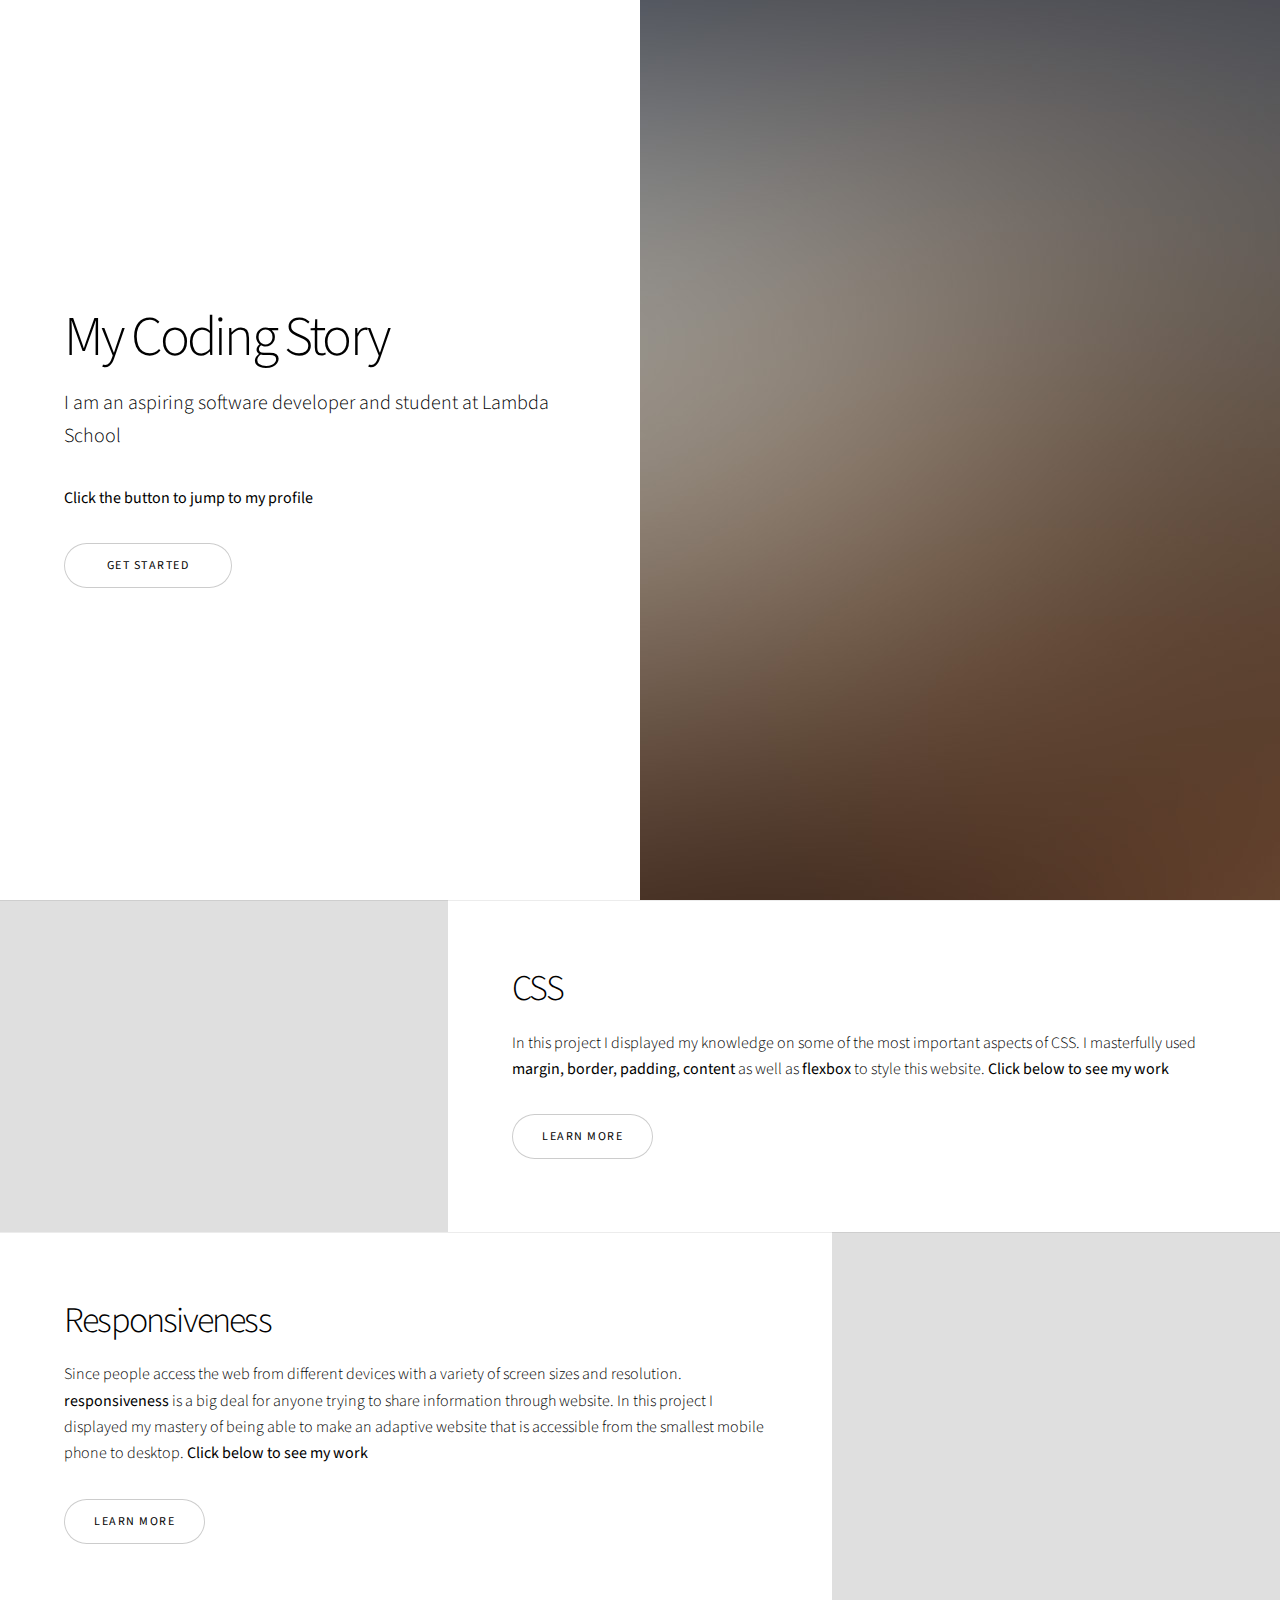
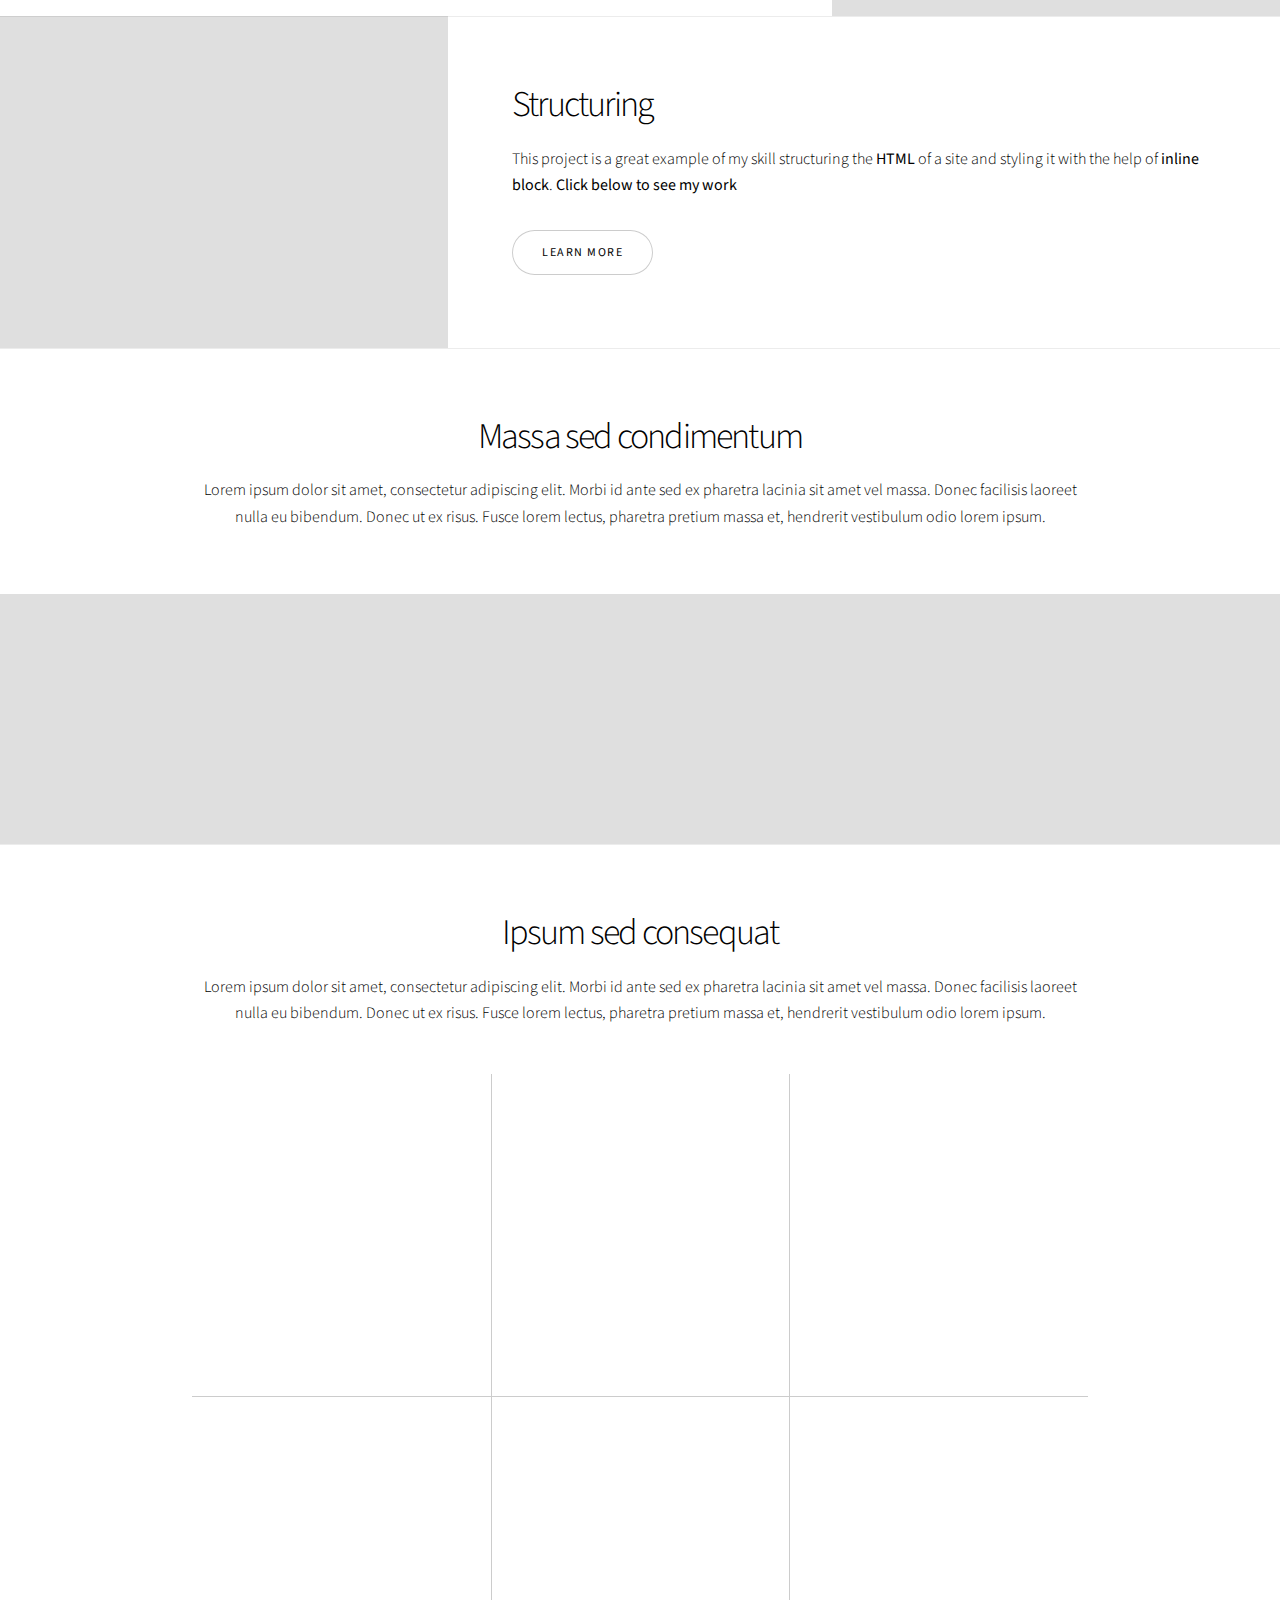
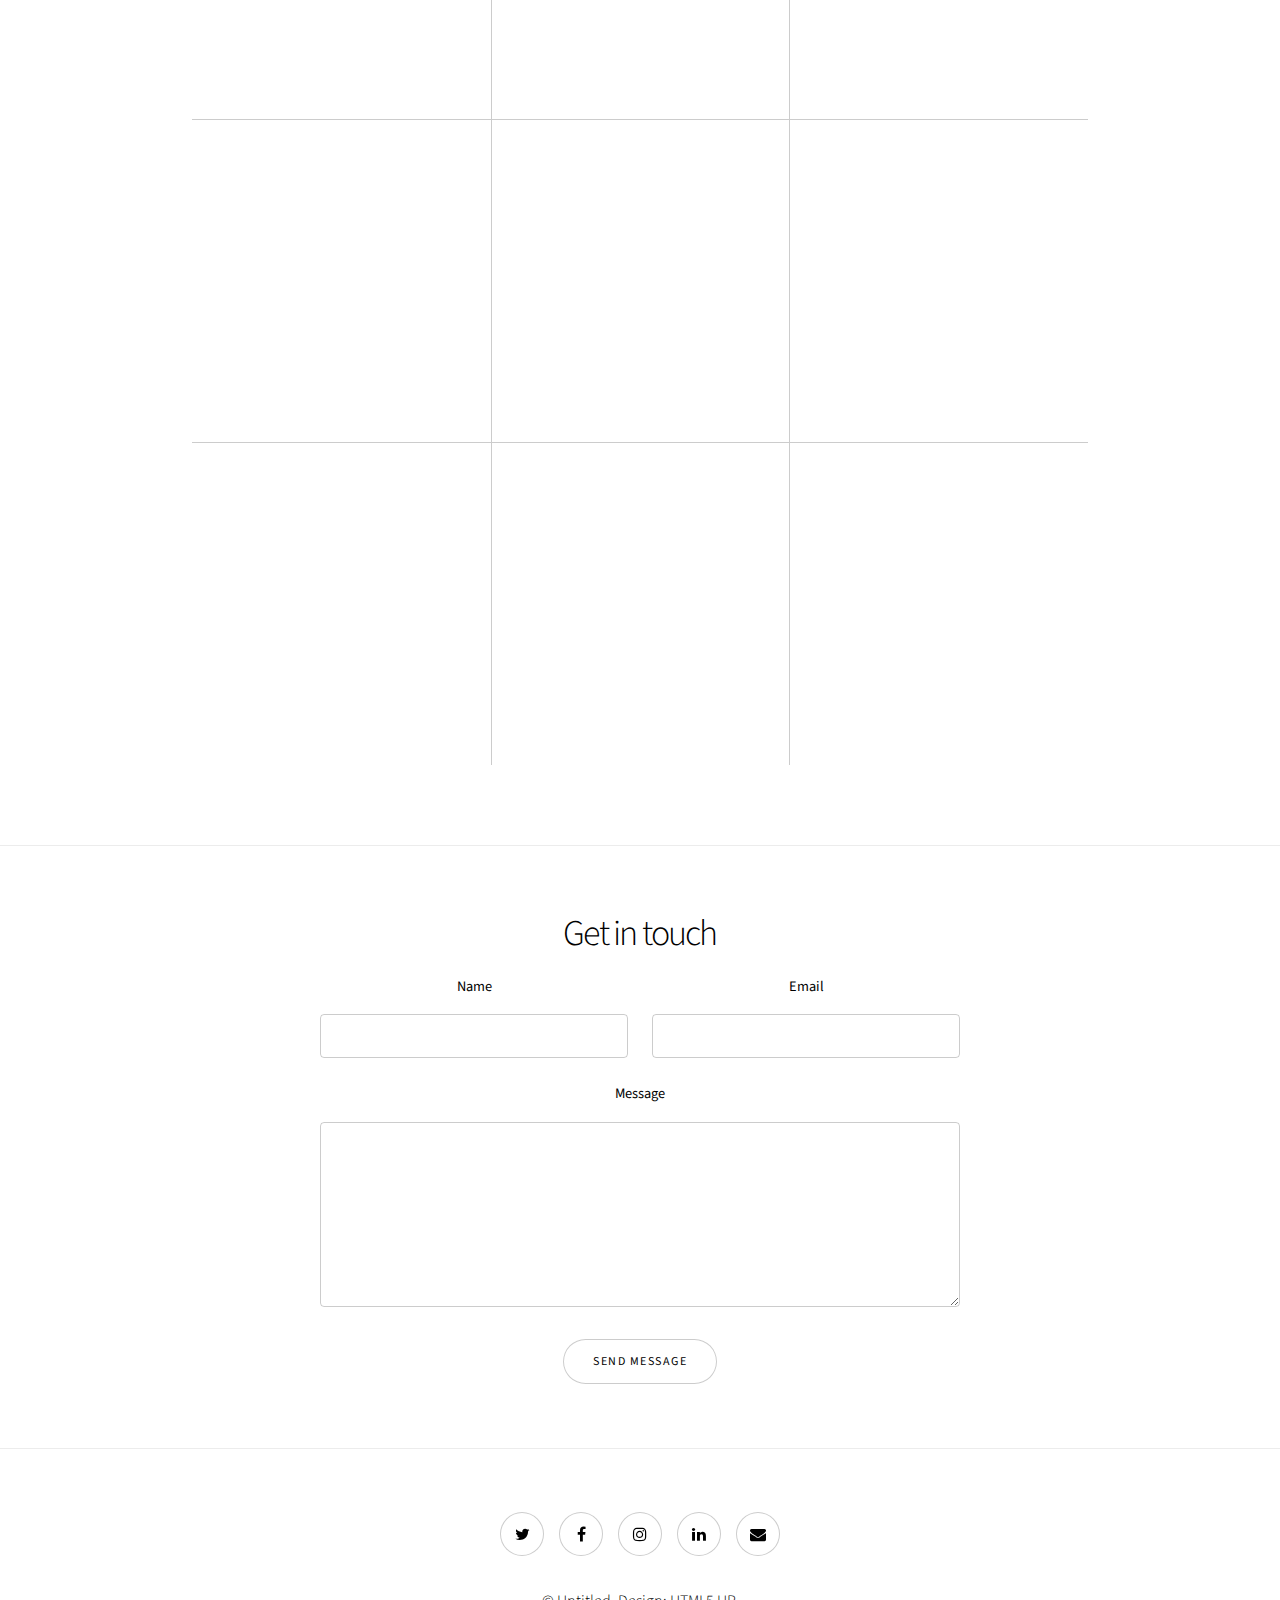
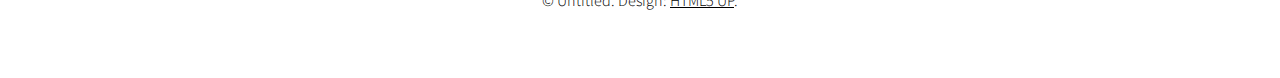
==== commit 80671fa1: "added image" ====
--- a/portfolio site/html5up-story/index-demo.html
+++ b/portfolio site/html5up-story/index-demo.html
@@ -20,7 +20,7 @@
 				<!-- One -->
 					<section class="banner style1 orient-left content-align-left image-position-right fullscreen onload-image-fade-in onload-content-fade-right">
 						<div class="content">
-							<h1>Story</h1>
+							<h1>My Coding Story</h1>
 							<p class="major">I am an aspiring software developer and student at Lambda School</p>
 							<p><strong>Click the button to jump to my profile</strong></p>
 							<ul class="actions stacked">
@@ -57,17 +57,17 @@
 							</ul>
 						</div>
 						<div class="image">
-							<img src="images/spotlight02.jpg" alt="" />
+							<img src="images/desktop.jpg" alt="" />
 						</div>
 					</section>
 
 				<!-- Four -->
 					<section class="spotlight style1 orient-right content-align-left image-position-center onscroll-image-fade-in">
 						<div class="content">
-							<h2>Pharetra etiam nulla</h2>
-							<p>Lorem ipsum dolor sit amet, consectetur adipiscing elit. Morbi id ante sed ex pharetra lacinia sit amet vel massa. Donec facilisis laoreet nulla eu bibendum. Donec ut ex risus. Fusce lorem lectus, pharetra pretium massa et, hendrerit vestibulum odio lorem ipsum dolor sit amet.</p>
+							<h2>Structuring</h2>
+							<p>This project is a great example of my skill structuring the <strong>HTML</strong> of a site and styling it with the help of <strong>inline block</strong>. <strong>Click below to see my work</strong></p>
 							<ul class="actions stacked">
-								<li><a href="#" class="button">Learn More</a></li>
+								<li><a href="https://github.com/jblack186/User-Interface" class="button">Learn More</a></li>
 							</ul>
 						</div>
 						<div class="image">
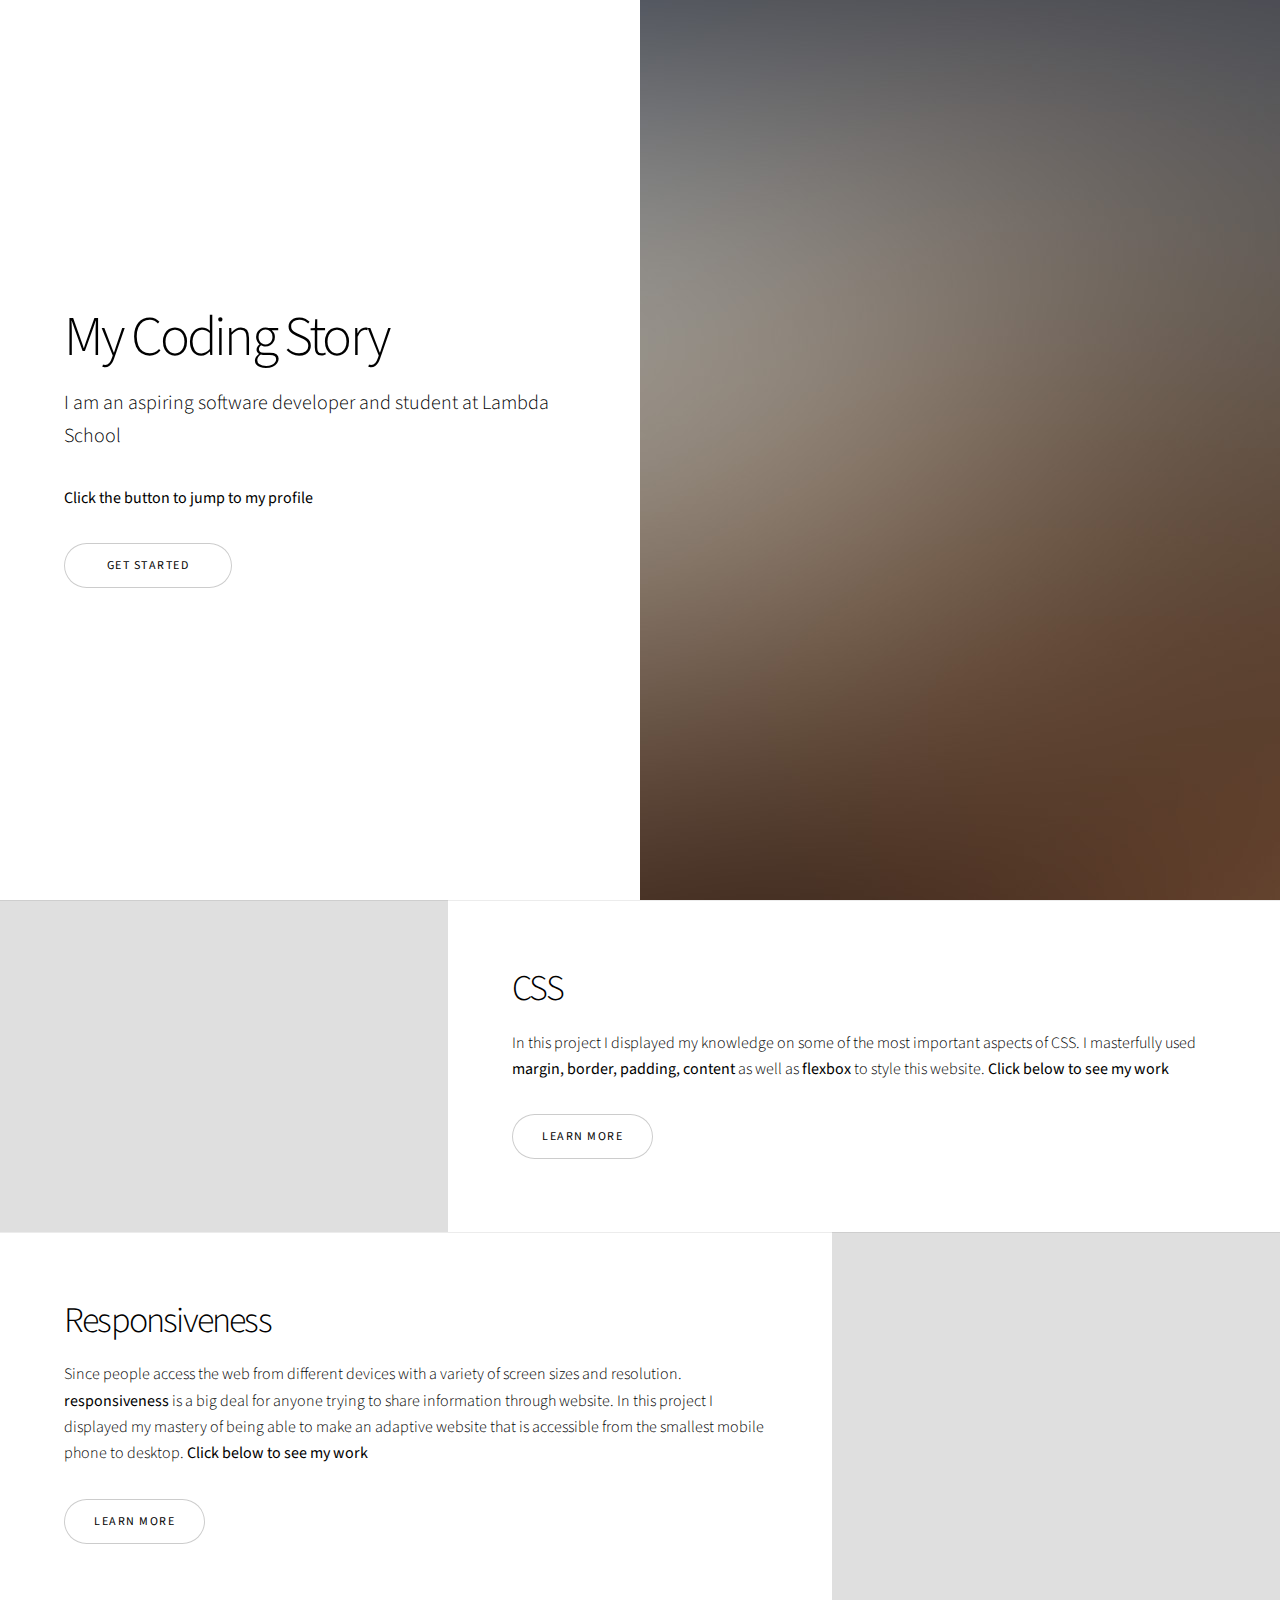
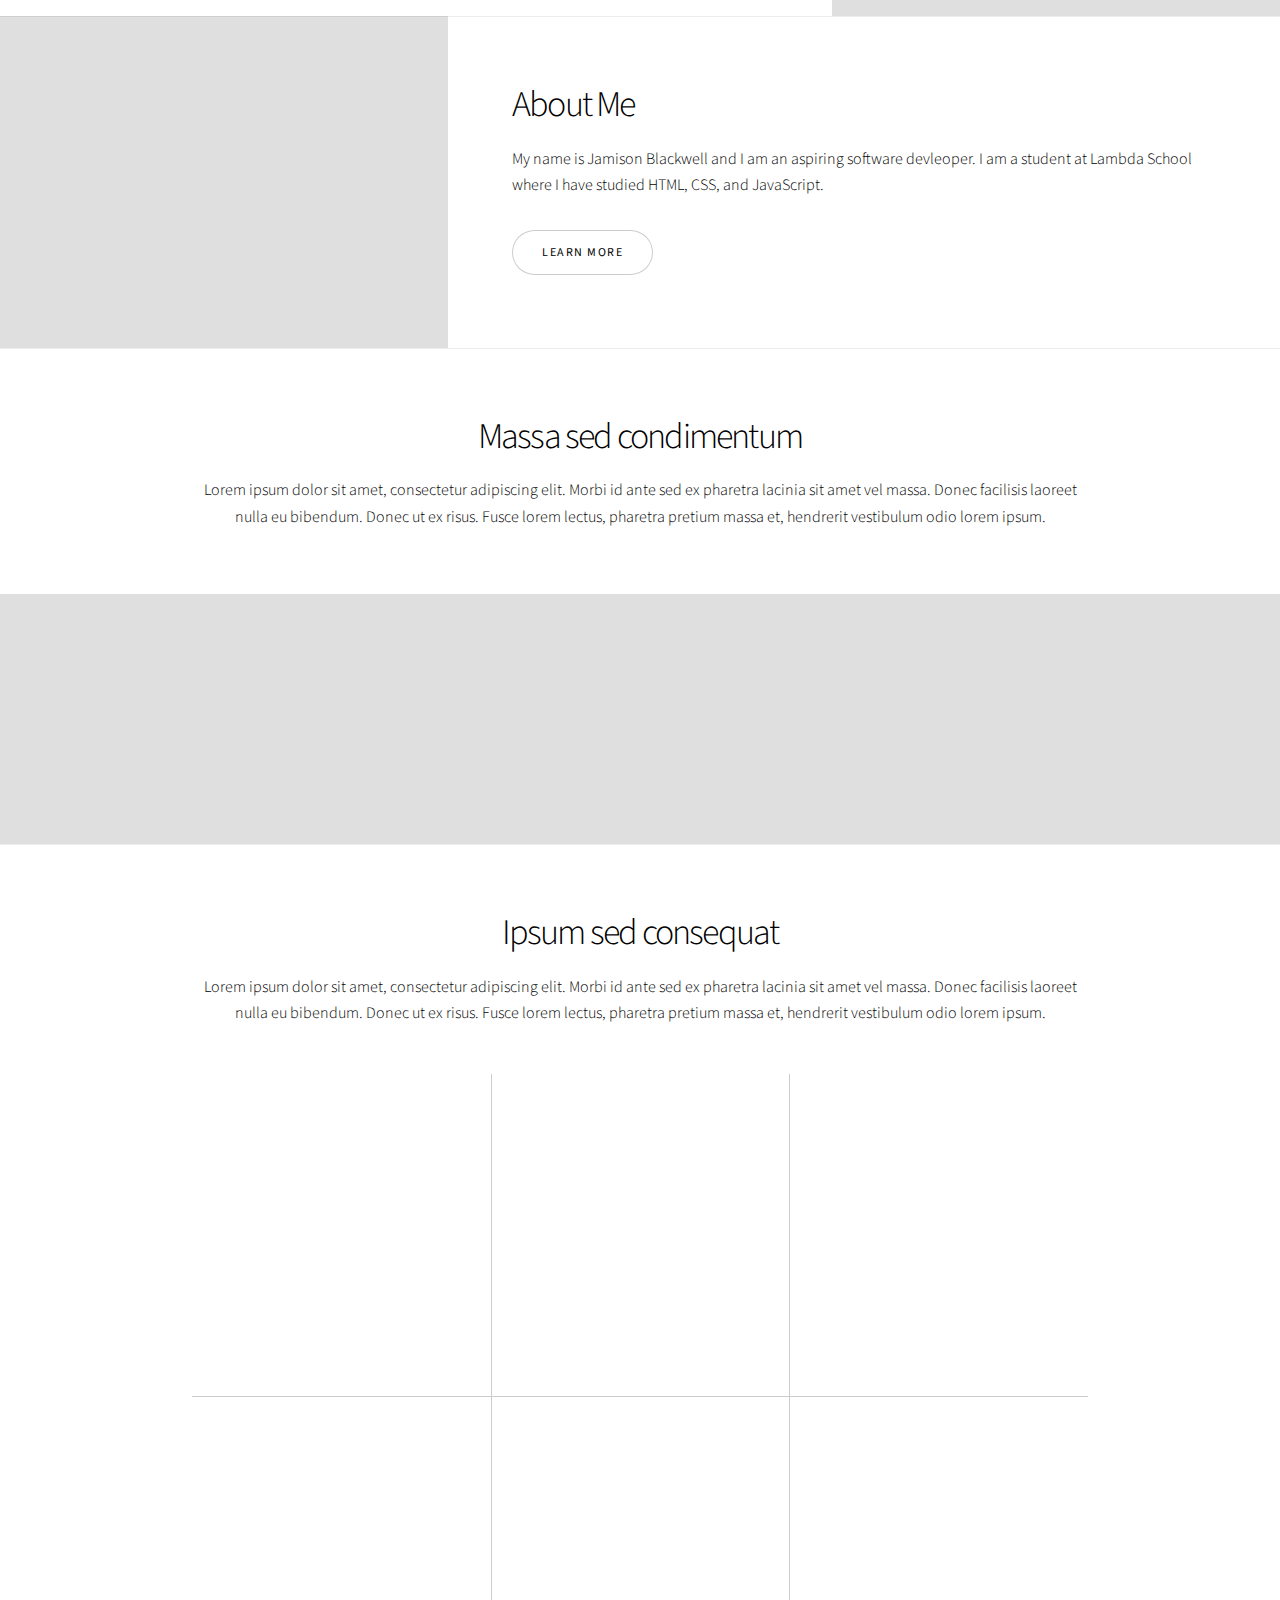
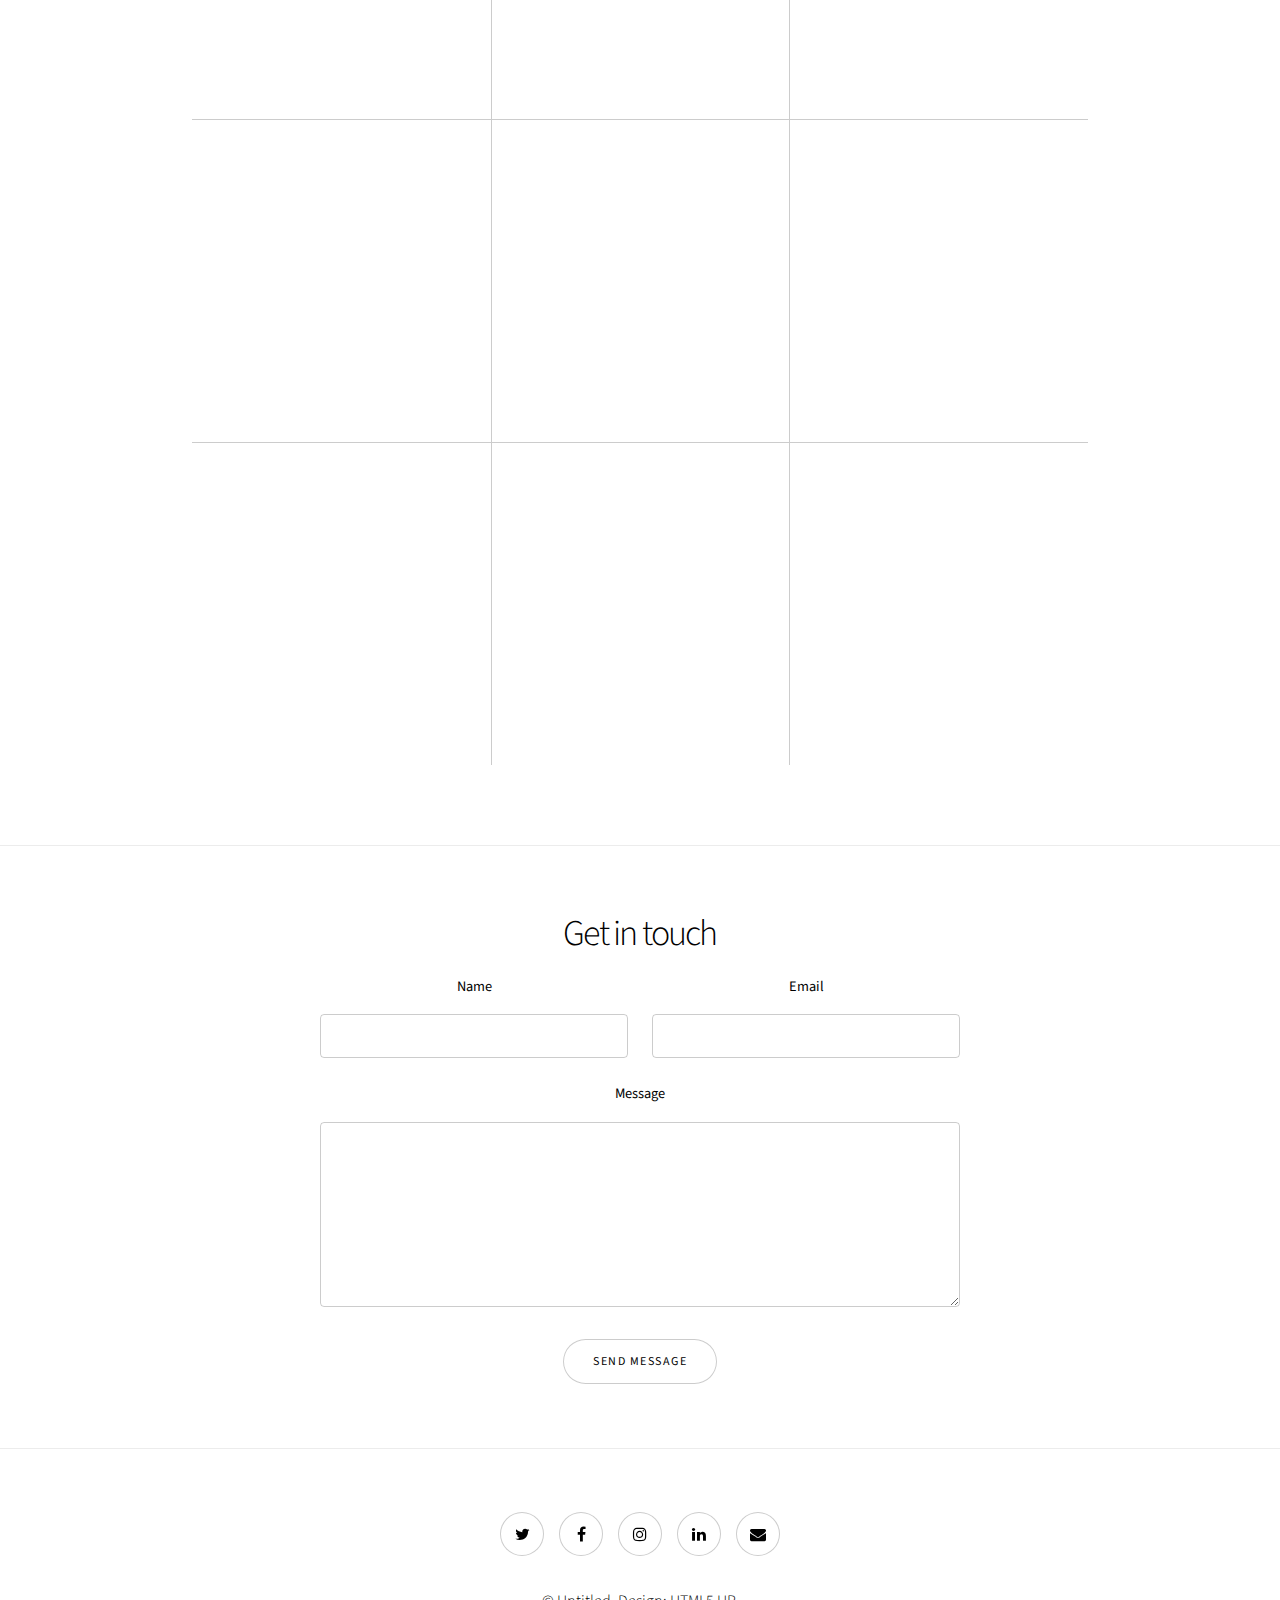
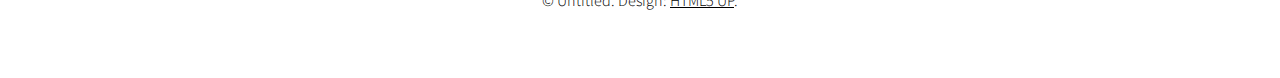
==== commit 4305270e: "added coding photo" ====
--- a/portfolio site/html5up-story/index-demo.html
+++ b/portfolio site/html5up-story/index-demo.html
@@ -43,7 +43,7 @@
 							</ul>
 						</div>
 						<div class="image">
-							<img src="images/spotlight01.jpg" alt="" />
+							<img src="images/desktop.jpg" alt="" />
 						</div>
 					</section>
 
@@ -57,21 +57,21 @@
 							</ul>
 						</div>
 						<div class="image">
-							<img src="images/desktop.jpg" alt="" />
+							<img src="" alt="" />
 						</div>
 					</section>
 
 				<!-- Four -->
 					<section class="spotlight style1 orient-right content-align-left image-position-center onscroll-image-fade-in">
 						<div class="content">
-							<h2>Structuring</h2>
-							<p>This project is a great example of my skill structuring the <strong>HTML</strong> of a site and styling it with the help of <strong>inline block</strong>. <strong>Click below to see my work</strong></p>
+							<h2>About Me</h2>
+							<p>My name is Jamison Blackwell and I am an aspiring software devleoper. I am a student at Lambda School where I have studied HTML, CSS, and JavaScript.</p>
 							<ul class="actions stacked">
 								<li><a href="https://github.com/jblack186/User-Interface" class="button">Learn More</a></li>
 							</ul>
 						</div>
 						<div class="image">
-							<img src="images/spotlight03.jpg" alt="" />
+							<img src="profile-pic.jpg" alt="" />
 						</div>
 					</section>
 
--- a/portfolio site/html5up-story/assets/css/main.css
+++ b/portfolio site/html5up-story/assets/css/main.css
@@ -4888,6 +4888,7 @@
 				width: 100%;
 				height: 100%;
 				border-radius: 0;
+				
 			}
 
 		@media screen and (max-width: 1680px) {
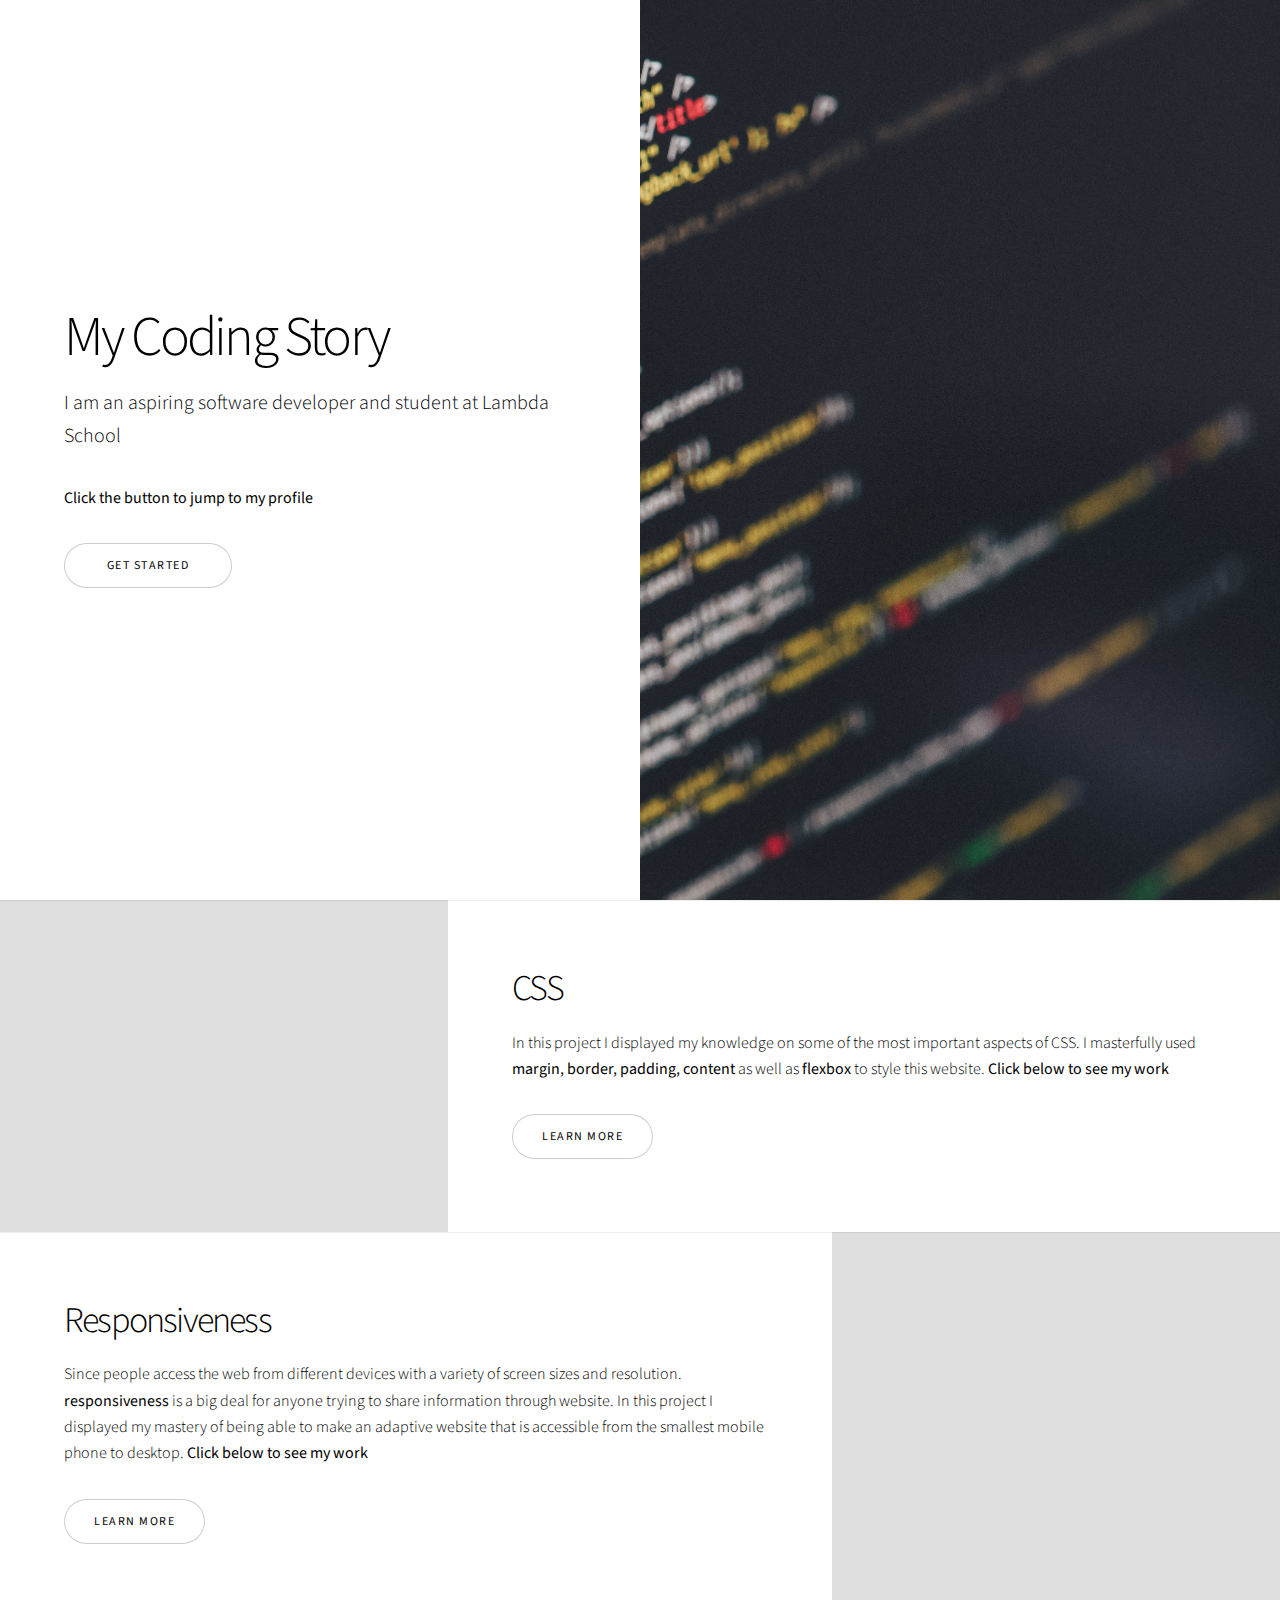
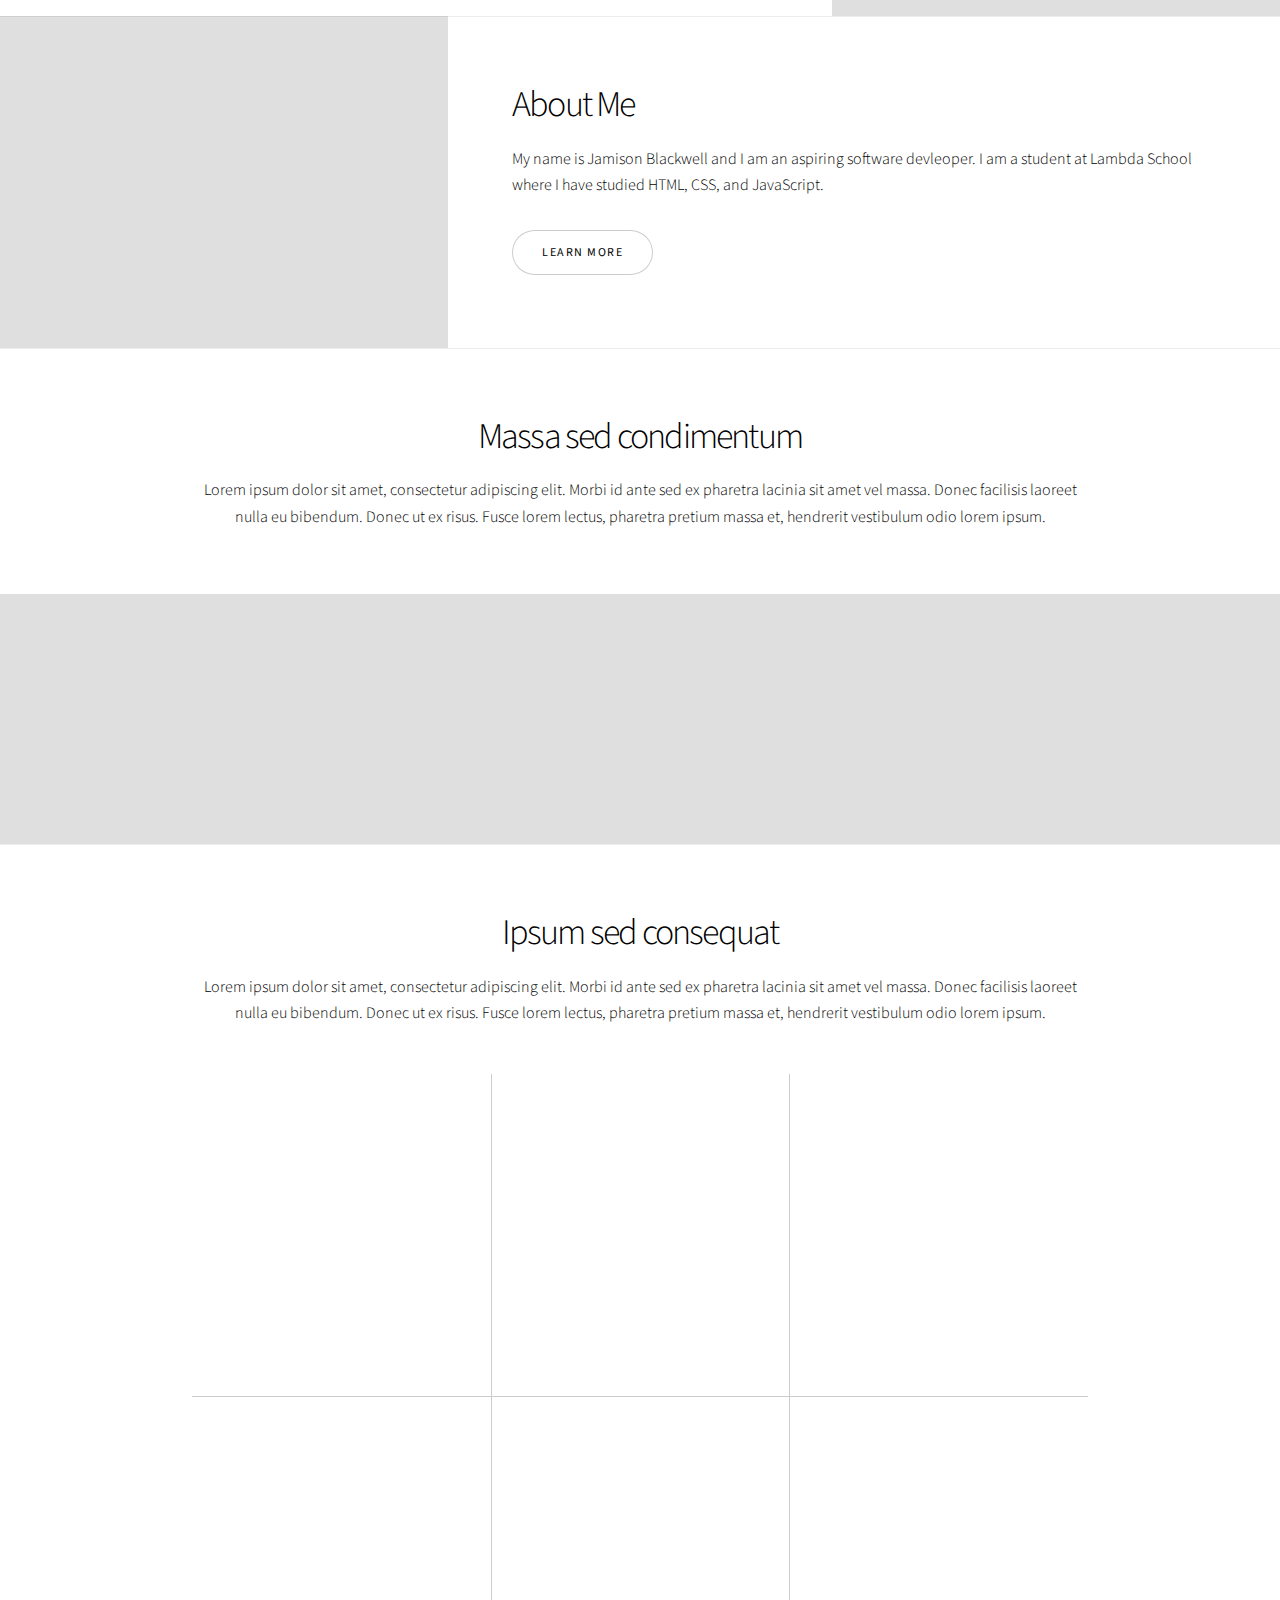
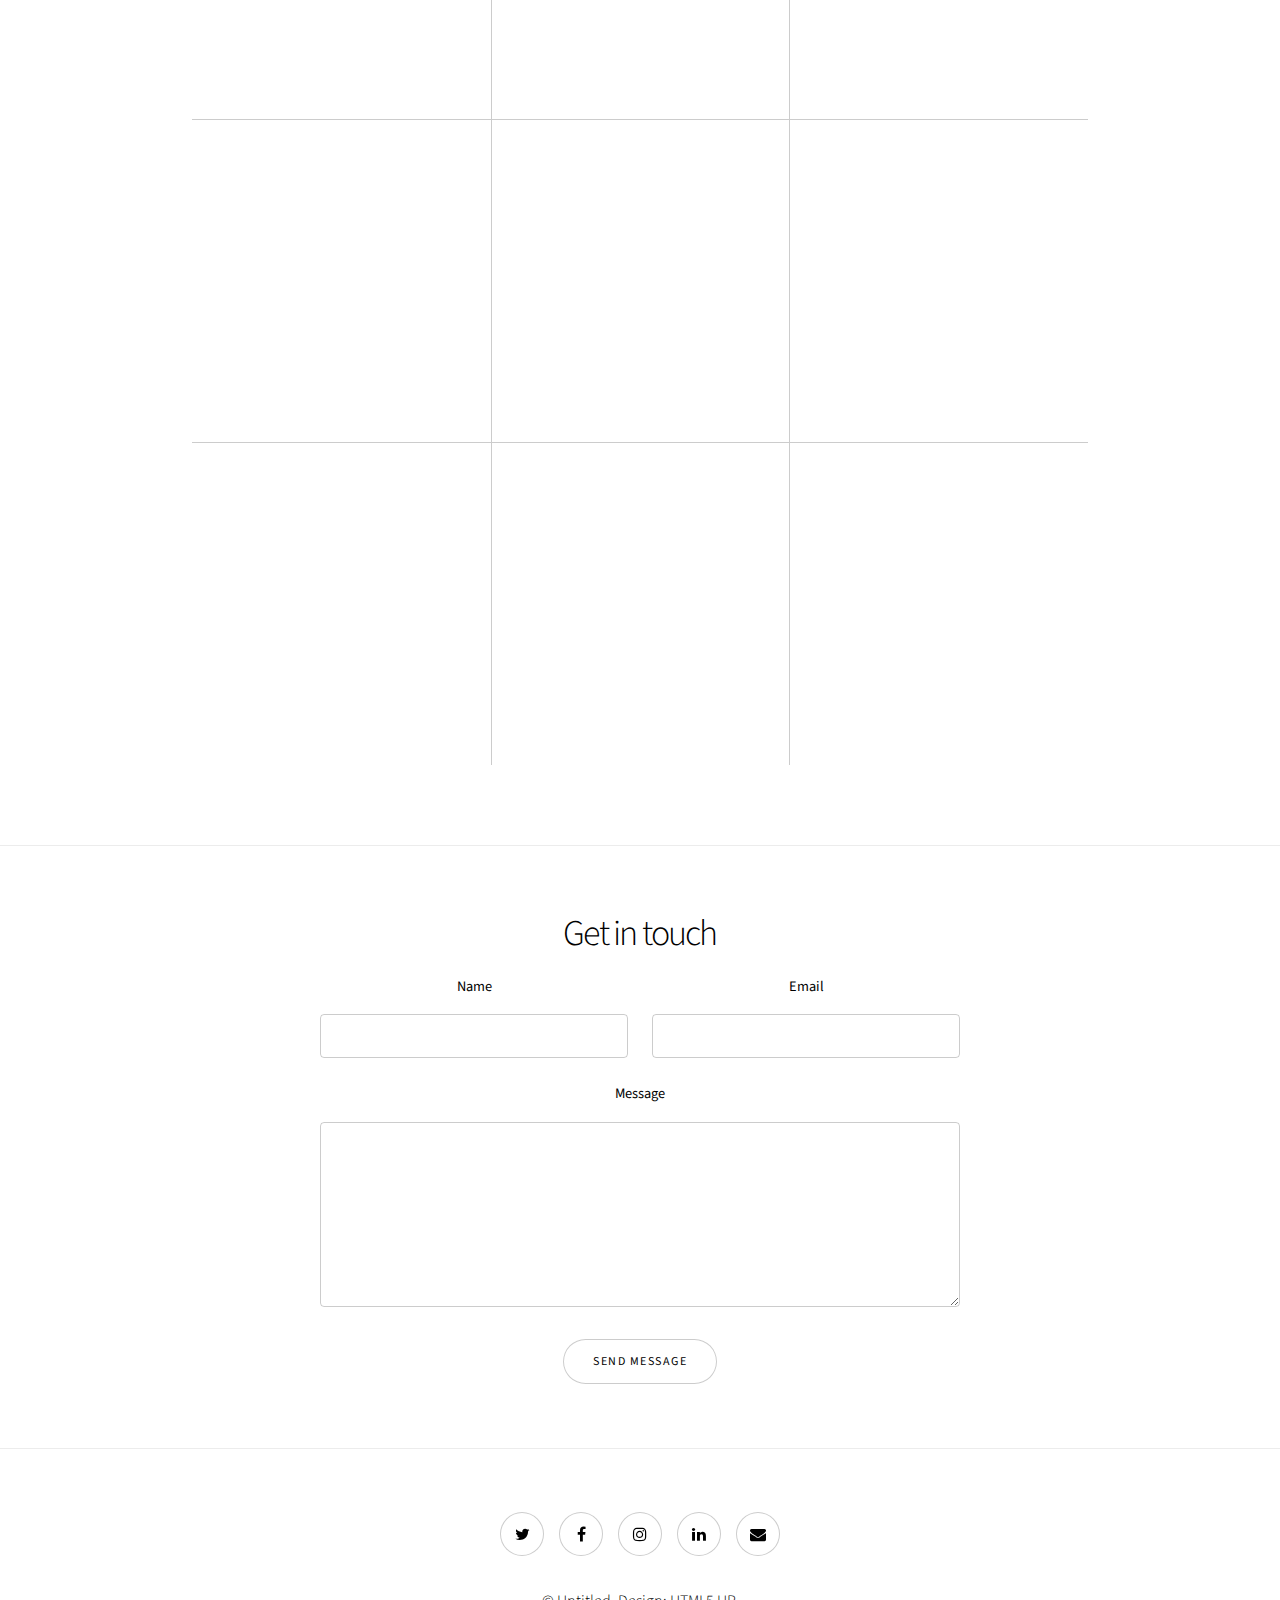
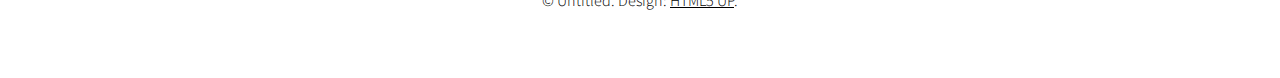
==== commit bc17d58c: "added responsive img" ====
--- a/portfolio site/html5up-story/index-demo.html
+++ b/portfolio site/html5up-story/index-demo.html
@@ -28,7 +28,7 @@
 							</ul>
 						</div>
 						<div class="image">
-							<img src="images/banner.jpg" alt="" />
+							<img src="images/coding-photo.jpg" alt="" />
 						</div>
 					</section>
 					
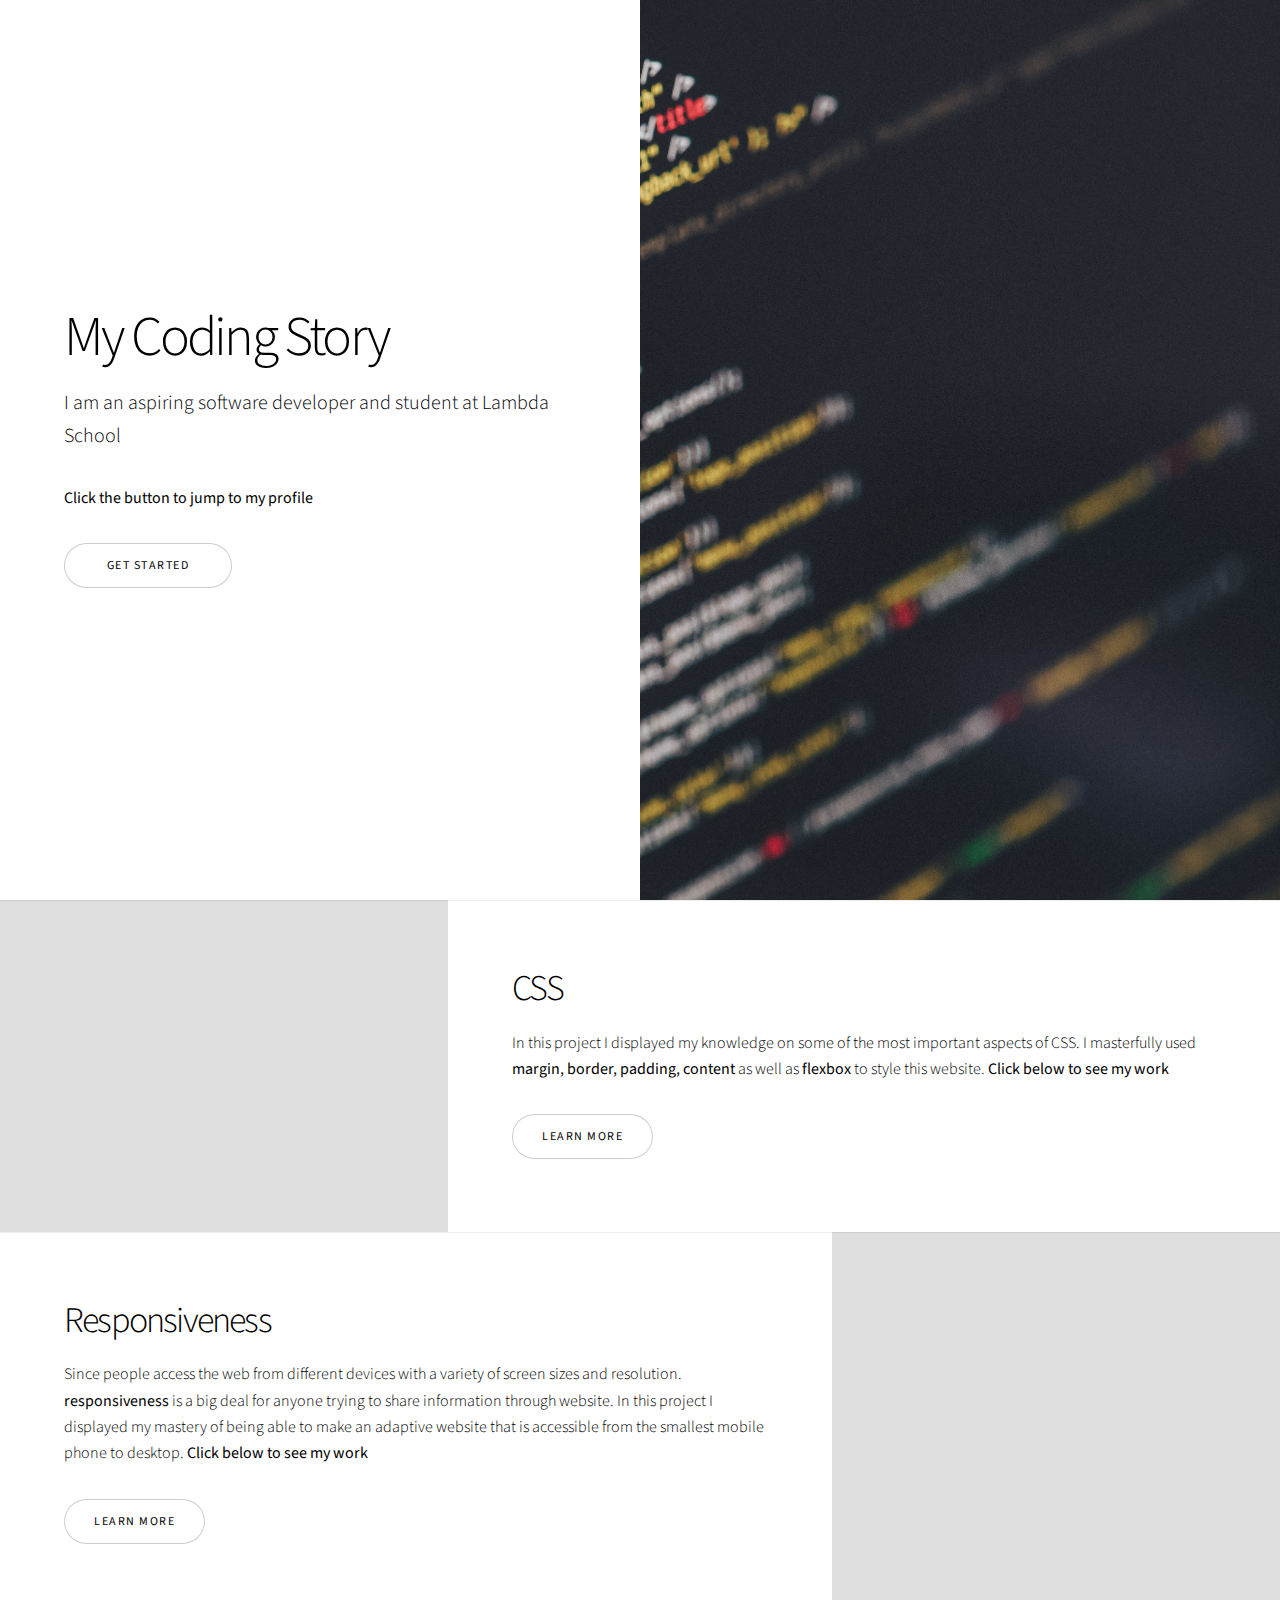
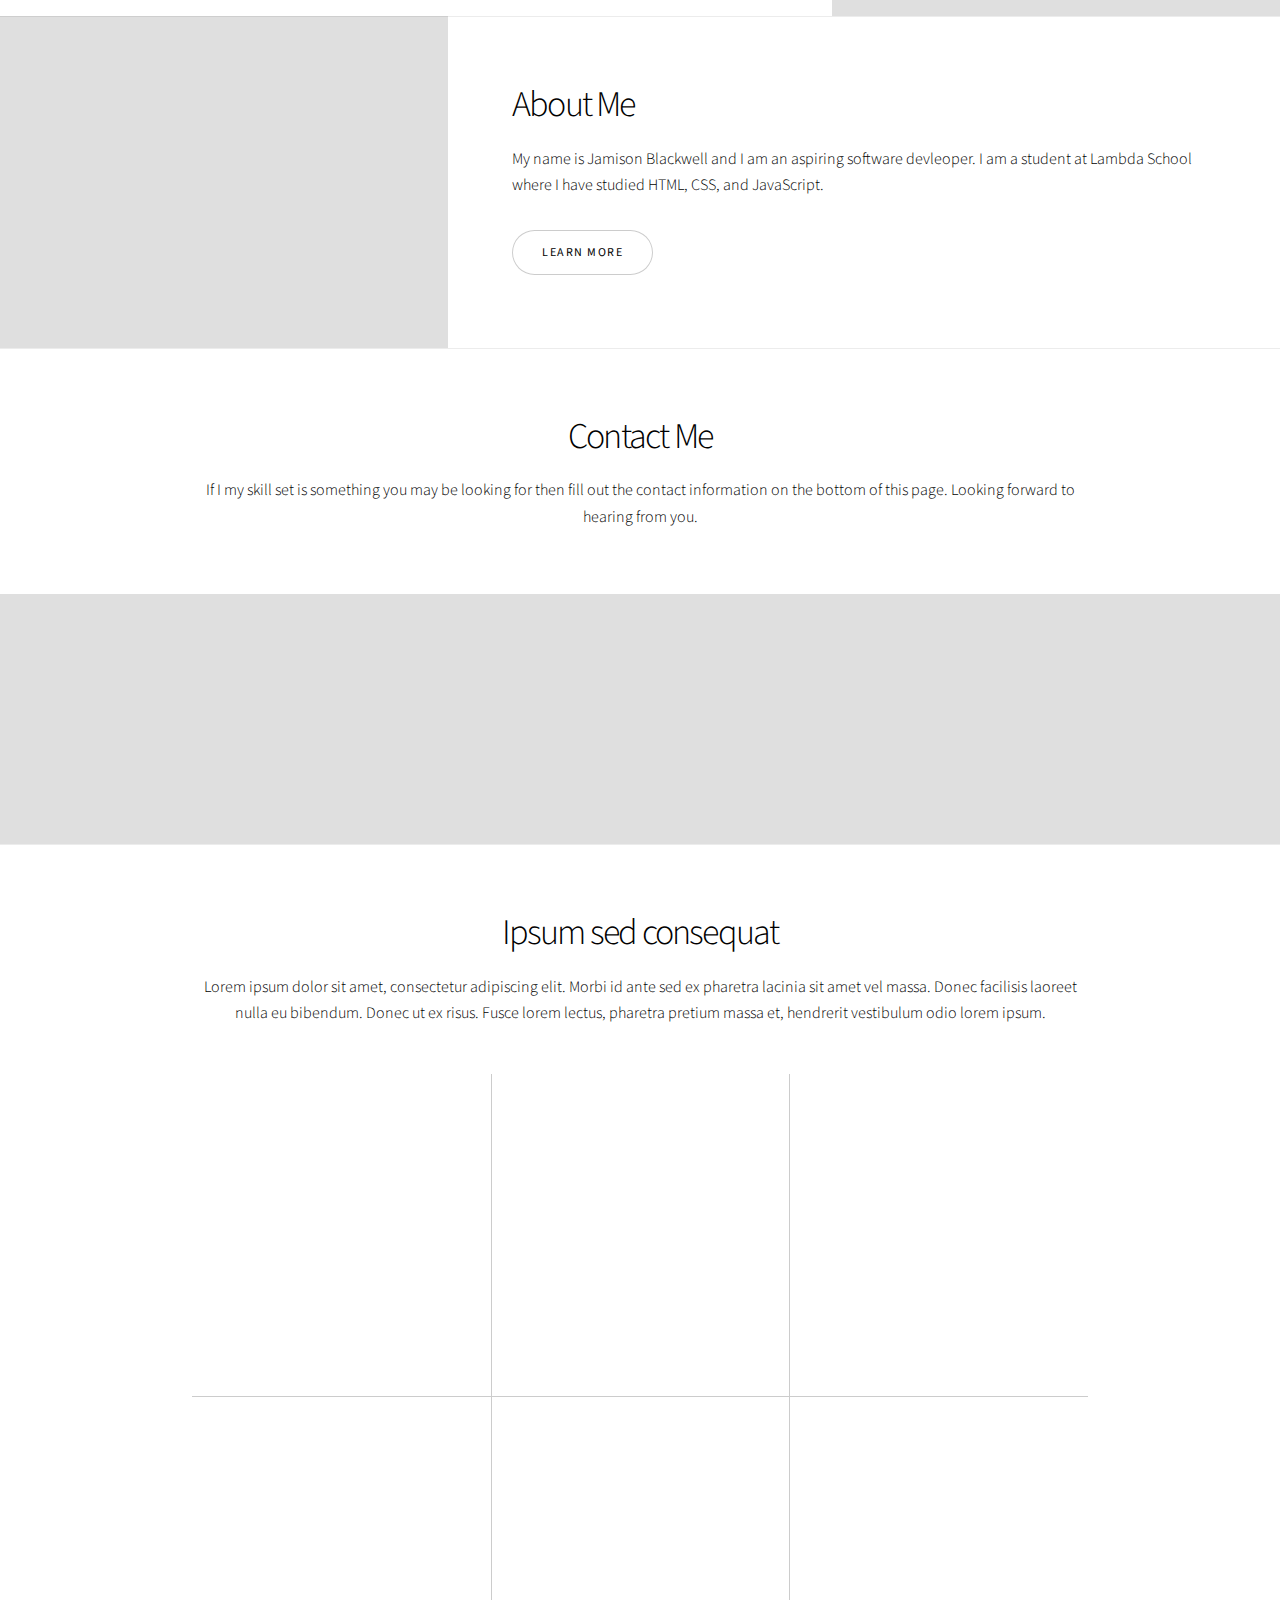
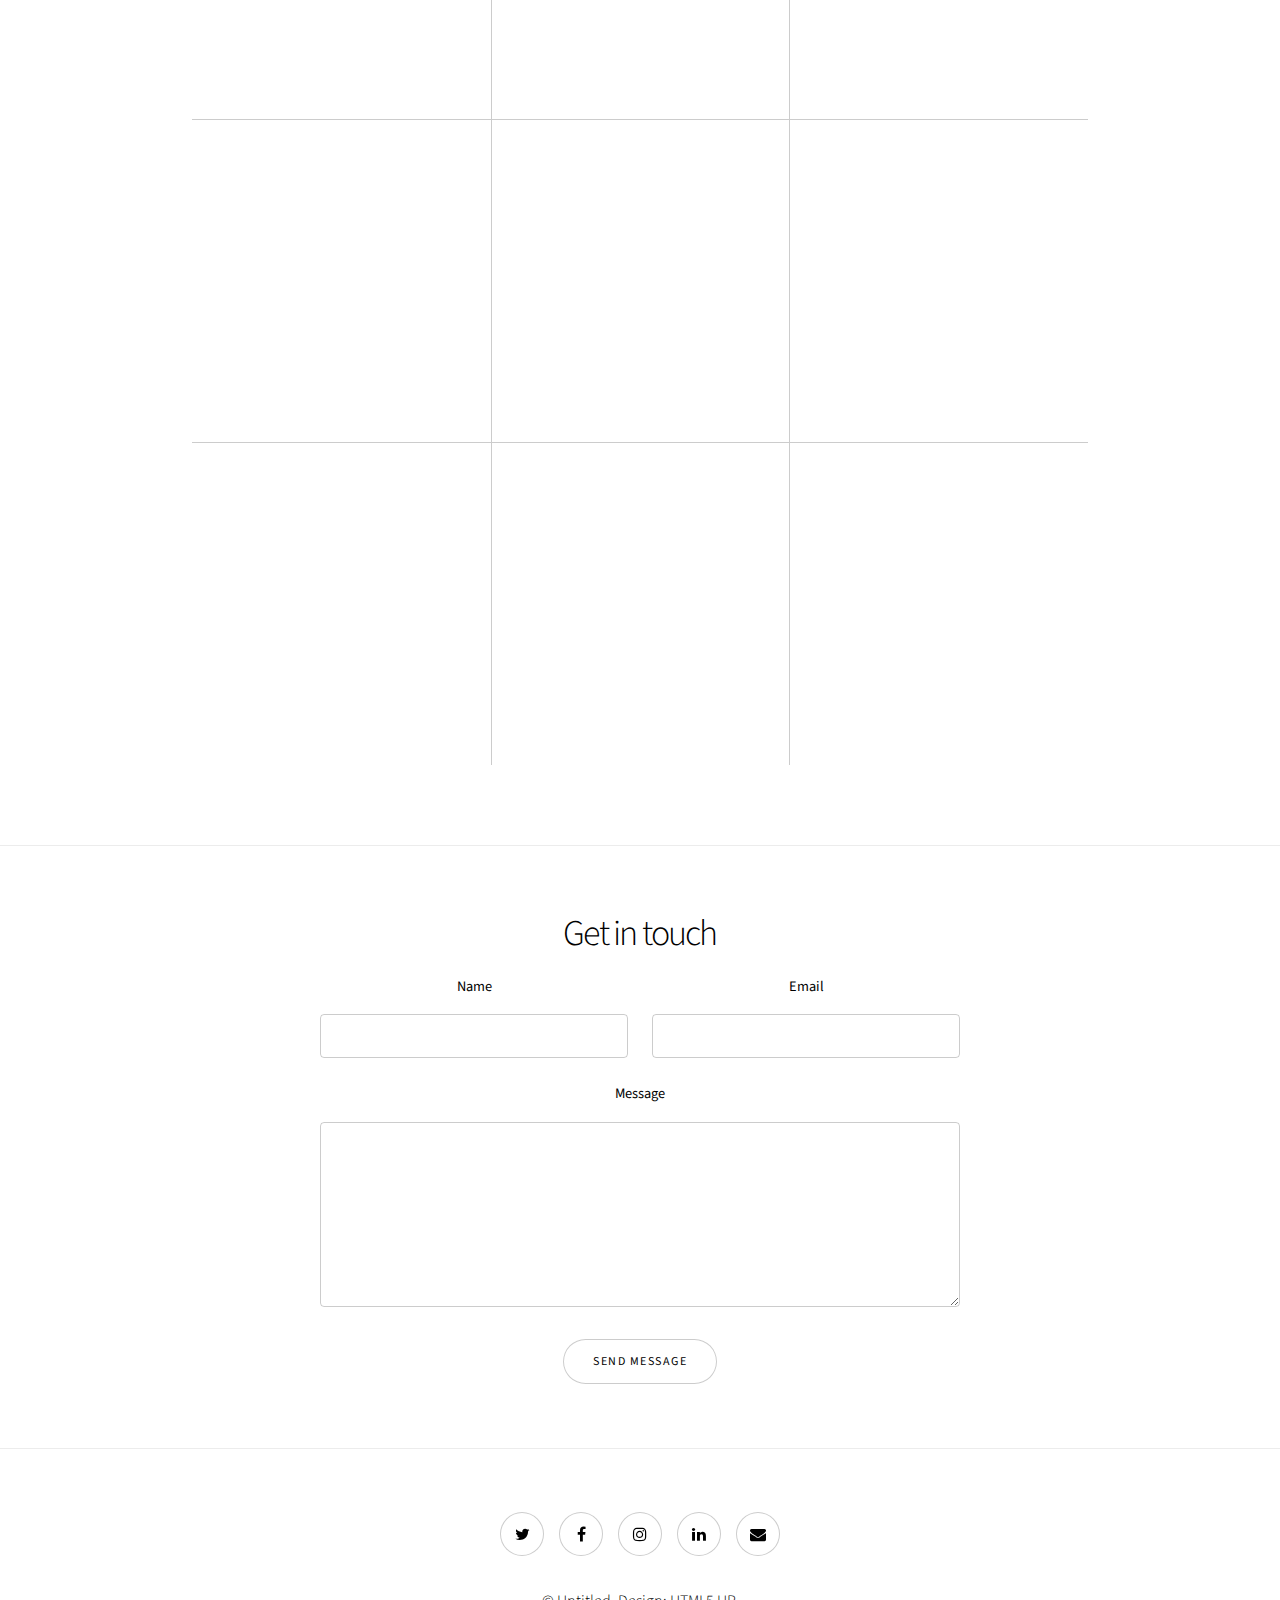
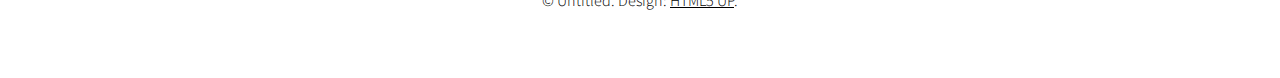
==== commit 68eab3b5: "added profile info" ====
--- a/portfolio site/html5up-story/index-demo.html
+++ b/portfolio site/html5up-story/index-demo.html
@@ -57,7 +57,7 @@
 							</ul>
 						</div>
 						<div class="image">
-							<img src="" alt="" />
+							<img src="images/responsive.png" alt="" />
 						</div>
 					</section>
 
@@ -71,15 +71,15 @@
 							</ul>
 						</div>
 						<div class="image">
-							<img src="profile-pic.jpg" alt="" />
+							<img id="profile-pic" src="profile-pic.jpg" alt="" />
 						</div>
 					</section>
 
 				<!-- Five -->
 					<section class="wrapper style1 align-center">
 						<div class="inner">
-							<h2>Massa sed condimentum</h2>
-							<p>Lorem ipsum dolor sit amet, consectetur adipiscing elit. Morbi id ante sed ex pharetra lacinia sit amet vel massa. Donec facilisis laoreet nulla eu bibendum. Donec ut ex risus. Fusce lorem lectus, pharetra pretium massa et, hendrerit vestibulum odio lorem ipsum.</p>
+							<h2>Contact Me</h2>
+							<p>If I my skill set is something you may be looking for then fill out the contact information on the bottom of this page. Looking forward to hearing from you.</p>
 						</div>
 
 						<!-- Gallery -->
--- a/portfolio site/html5up-story/assets/css/main.css
+++ b/portfolio site/html5up-story/assets/css/main.css
@@ -8576,4 +8576,9 @@
 
 			#wrapper.divided > .invert:first-child {
 				box-shadow: none !important;
+			}
+
+			#profile-pic {
+				width: 80%;
+				
 			}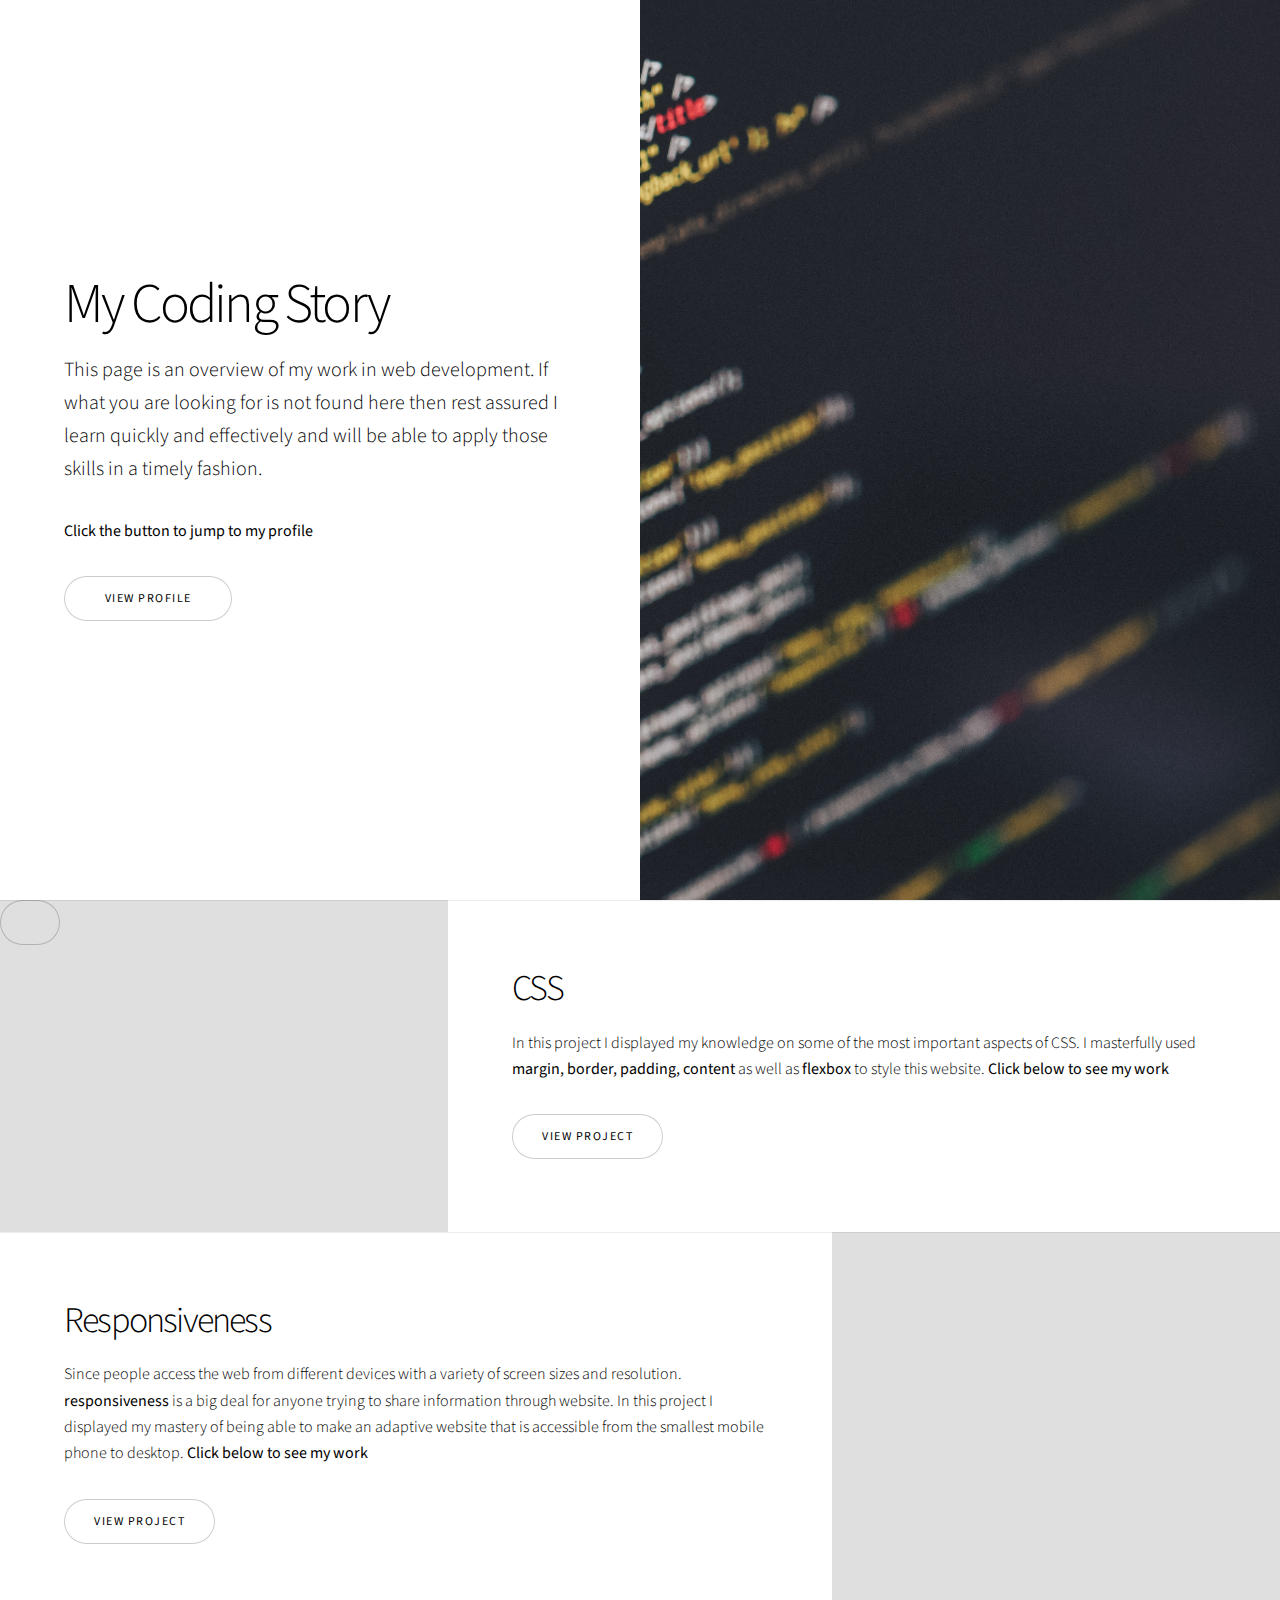
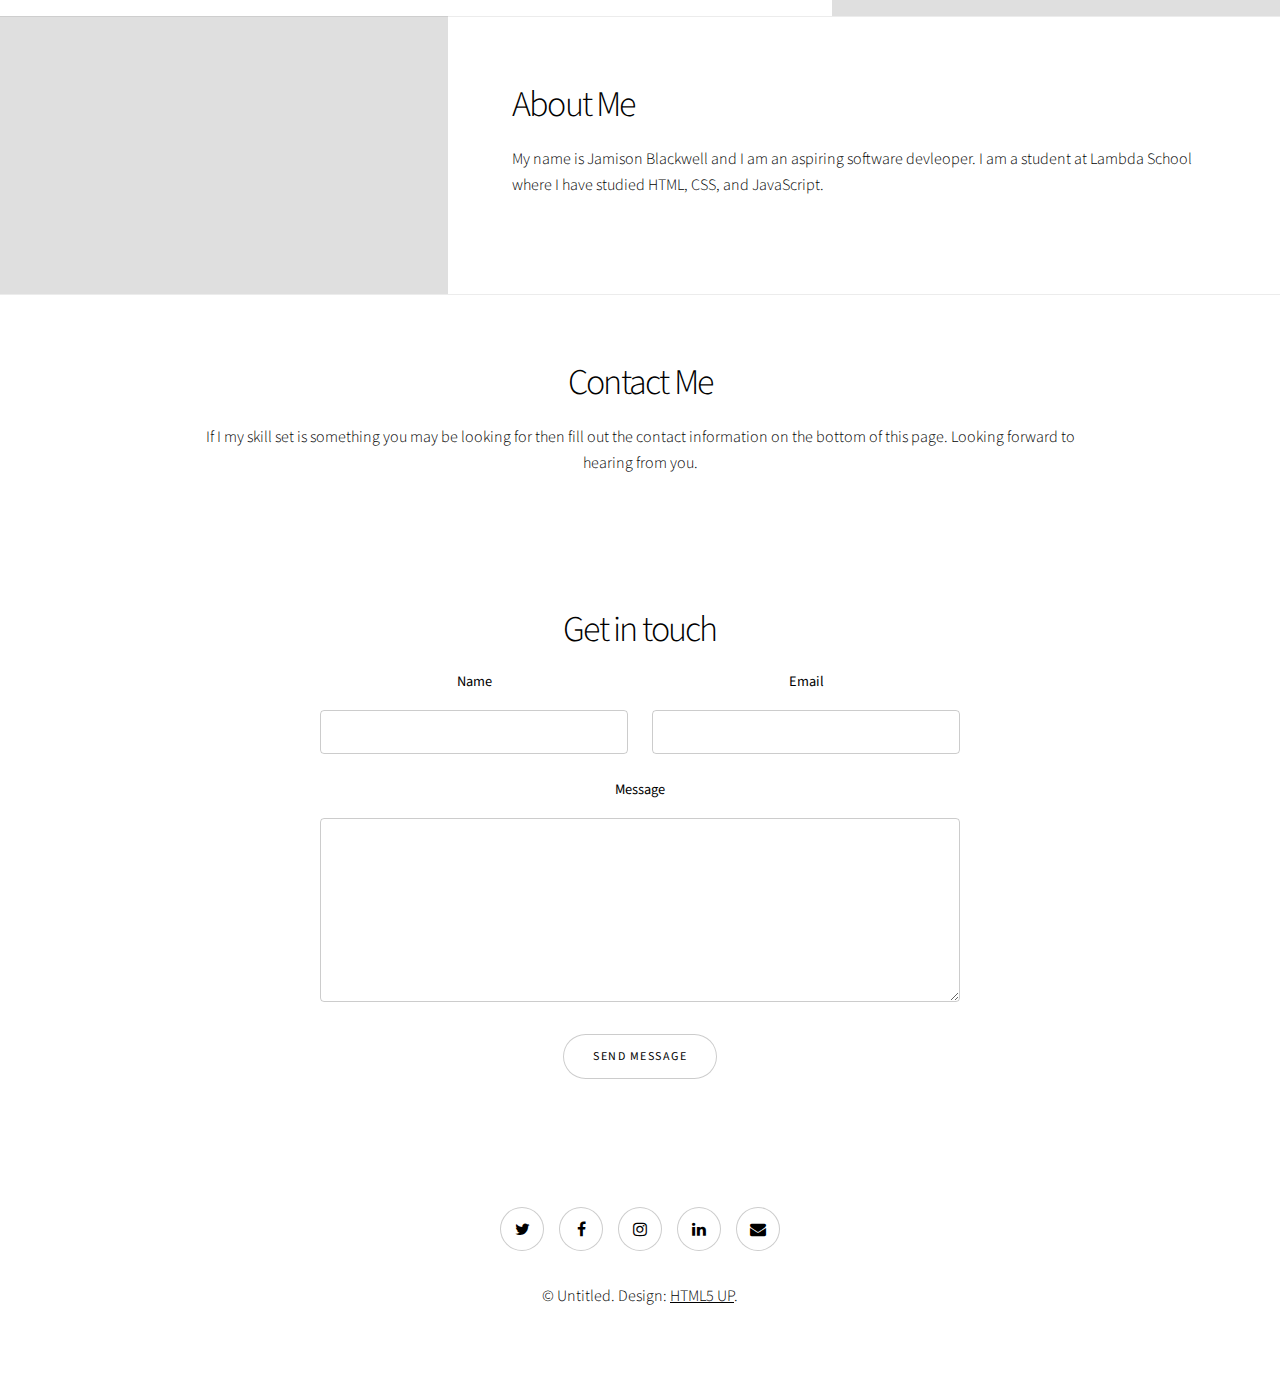
==== commit c4033578: "final commit to project" ====
--- a/portfolio site/html5up-story/index-demo.html
+++ b/portfolio site/html5up-story/index-demo.html
@@ -6,7 +6,7 @@
 -->
 <html>
 	<head>
-		<title>Story by Jamison Blackwell</title>
+		<title>Jamison Blackwell</title>
 		<meta charset="utf-8" />
 		<meta name="viewport" content="width=device-width, initial-scale=1, user-scalable=no" />
 		<link rel="stylesheet" href="assets/css/main.css" />
@@ -21,10 +21,10 @@
 					<section class="banner style1 orient-left content-align-left image-position-right fullscreen onload-image-fade-in onload-content-fade-right">
 						<div class="content">
 							<h1>My Coding Story</h1>
-							<p class="major">I am an aspiring software developer and student at Lambda School</p>
+							<p class="major">This page is an overview of my work in web development. If what you are looking for is not found here then rest assured I learn quickly and effectively and will be able to apply those skills in a timely fashion.</p>
 							<p><strong>Click the button to jump to my profile</strong></p>
 							<ul class="actions stacked">
-								<li><a href="#first" class="button big wide smooth-scroll-middle">Get Started</a></li>
+								<li><a href="#about-me" class="button big wide smooth-scroll-middle">View Profile</a></li>
 							</ul>
 						</div>
 						<div class="image">
@@ -39,11 +39,11 @@
 							<h2>CSS</h2>
 							<p>In this project I displayed my knowledge on some of the most important aspects of CSS. I masterfully used <strong>margin, border, padding, content</strong> as well as <strong>flexbox</strong> to style this website. <strong>Click below to see my work</strong></p>
 							<ul class="actions stacked">
-								<li><a href="https://github.com/jblack186/Sprint-Challenge--User-Interface" class="button">Learn More</a></li>
+								<li><a href="https://github.com/jblack186/Sprint-Challenge--User-Interface" class="button">View Project</a></li>
 							</ul>
 						</div>
 						<div class="image">
-							<img src="images/desktop.jpg" alt="" />
+							<a href="https://github.com/jblack186/Sprint-Challenge--User-Interface" class="button"><img src="images/desktop.jpg" alt="" /></a>
 						</div>
 					</section>
 
@@ -53,21 +53,21 @@
 							<h2>Responsiveness</h2>
 							<p>Since people access the web from different devices with a variety of screen sizes and resolution. <strong>responsiveness</strong> is a big deal for anyone trying to share information through website. In this project I displayed my mastery of being able to make an adaptive website that is accessible from the smallest mobile phone to desktop. <strong>Click below to see my work</strong></p>
 							<ul class="actions stacked">
-								<li><a href="https://github.com/jblack186/responsive-web-design-I" class="button">Learn More</a></li>
+								<li><a href="https://github.com/jblack186/responsive-web-design-I" class="button">View Project</a></li>
 							</ul>
 						</div>
 						<div class="image">
-							<img src="images/responsive.png" alt="" />
+							<a href="https://github.com/jblack186/responsive-web-design-I"> <img src="images/responsive.png" alt="" /></a>
 						</div>
 					</section>
 
 				<!-- Four -->
-					<section class="spotlight style1 orient-right content-align-left image-position-center onscroll-image-fade-in">
+					<section class="spotlight style1 orient-right content-align-left image-position-center onscroll-image-fade-in" id="about-me">
 						<div class="content">
 							<h2>About Me</h2>
 							<p>My name is Jamison Blackwell and I am an aspiring software devleoper. I am a student at Lambda School where I have studied HTML, CSS, and JavaScript.</p>
 							<ul class="actions stacked">
-								<li><a href="https://github.com/jblack186/User-Interface" class="button">Learn More</a></li>
+							
 							</ul>
 						</div>
 						<div class="image">
@@ -83,224 +83,13 @@
 						</div>
 
 						<!-- Gallery -->
-							<div class="gallery style2 medium lightbox onscroll-fade-in">
-								<article>
-									<a href="images/gallery/fulls/01.jpg" class="image">
-										<img src="images/gallery/thumbs/01.jpg" alt="" />
-									</a>
-									<div class="caption">
-										<h3>Ipsum Dolor</h3>
-										<p>Lorem ipsum dolor amet, consectetur magna etiam elit. Etiam sed ultrices.</p>
-										<ul class="actions fixed">
-											<li><span class="button small">Details</span></li>
-										</ul>
-									</div>
-								</article>
-								<article>
-									<a href="images/gallery/fulls/02.jpg" class="image">
-										<img src="images/gallery/thumbs/02.jpg" alt="" />
-									</a>
-									<div class="caption">
-										<h3>Feugiat Lorem</h3>
-										<p>Lorem ipsum dolor amet, consectetur magna etiam elit. Etiam sed ultrices.</p>
-										<ul class="actions fixed">
-											<li><span class="button small">Details</span></li>
-										</ul>
-									</div>
-								</article>
-								<article>
-									<a href="images/gallery/fulls/03.jpg" class="image">
-										<img src="images/gallery/thumbs/03.jpg" alt="" />
-									</a>
-									<div class="caption">
-										<h3>Magna Amet</h3>
-										<p>Lorem ipsum dolor amet, consectetur magna etiam elit. Etiam sed ultrices.</p>
-										<ul class="actions fixed">
-											<li><span class="button small">Details</span></li>
-										</ul>
-									</div>
-								</article>
-								<article>
-									<a href="images/gallery/fulls/04.jpg" class="image">
-										<img src="images/gallery/thumbs/04.jpg" alt="" />
-									</a>
-									<div class="caption">
-										<h3>Sed Tempus</h3>
-										<p>Lorem ipsum dolor amet, consectetur magna etiam elit. Etiam sed ultrices.</p>
-										<ul class="actions fixed">
-											<li><span class="button small">Details</span></li>
-										</ul>
-									</div>
-								</article>
-								<article>
-									<a href="images/gallery/fulls/05.jpg" class="image">
-										<img src="images/gallery/thumbs/05.jpg" alt="" />
-									</a>
-									<div class="caption">
-										<h3>Ultrices Magna</h3>
-										<p>Lorem ipsum dolor amet, consectetur magna etiam elit. Etiam sed ultrices.</p>
-										<ul class="actions fixed">
-											<li><span class="button small">Details</span></li>
-										</ul>
-									</div>
-								</article>
-								<article>
-									<a href="images/gallery/fulls/06.jpg" class="image">
-										<img src="images/gallery/thumbs/06.jpg" alt="" />
-									</a>
-									<div class="caption">
-										<h3>Sed Tempus</h3>
-										<p>Lorem ipsum dolor amet, consectetur magna etiam elit. Etiam sed ultrices.</p>
-										<ul class="actions fixed">
-											<li><span class="button small">Details</span></li>
-										</ul>
-									</div>
-								</article>
-								<article>
-									<a href="images/gallery/fulls/07.jpg" class="image">
-										<img src="images/gallery/thumbs/07.jpg" alt="" />
-									</a>
-									<div class="caption">
-										<h3>Ipsum Lorem</h3>
-										<p>Lorem ipsum dolor amet, consectetur magna etiam elit. Etiam sed ultrices.</p>
-										<ul class="actions fixed">
-											<li><span class="button small">Details</span></li>
-										</ul>
-									</div>
-								</article>
-								<article>
-									<a href="images/gallery/fulls/08.jpg" class="image">
-										<img src="images/gallery/thumbs/08.jpg" alt="" />
-									</a>
-									<div class="caption">
-										<h3>Magna Risus</h3>
-										<p>Lorem ipsum dolor amet, consectetur magna etiam elit. Etiam sed ultrices.</p>
-										<ul class="actions fixed">
-											<li><span class="button small">Details</span></li>
-										</ul>
-									</div>
-								</article>
-								<article>
-									<a href="images/gallery/fulls/09.jpg" class="image">
-										<img src="images/gallery/thumbs/09.jpg" alt="" />
-									</a>
-									<div class="caption">
-										<h3>Tempus Dolor</h3>
-										<p>Lorem ipsum dolor amet, consectetur magna etiam elit. Etiam sed ultrices.</p>
-										<ul class="actions fixed">
-											<li><span class="button small">Details</span></li>
-										</ul>
-									</div>
-								</article>
-								<article>
-									<a href="images/gallery/fulls/10.jpg" class="image">
-										<img src="images/gallery/thumbs/10.jpg" alt="" />
-									</a>
-									<div class="caption">
-										<h3>Sed Etiam</h3>
-										<p>Lorem ipsum dolor amet, consectetur magna etiam elit. Etiam sed ultrices.</p>
-										<ul class="actions fixed">
-											<li><span class="button small">Details</span></li>
-										</ul>
-									</div>
-								</article>
-								<article>
-									<a href="images/gallery/fulls/11.jpg" class="image">
-										<img src="images/gallery/thumbs/11.jpg" alt="" />
-									</a>
-									<div class="caption">
-										<h3>Magna Lorem</h3>
-										<p>Lorem ipsum dolor amet, consectetur magna etiam elit. Etiam sed ultrices.</p>
-										<ul class="actions fixed">
-											<li><span class="button small">Details</span></li>
-										</ul>
-									</div>
-								</article>
-								<article>
-									<a href="images/gallery/fulls/12.jpg" class="image">
-										<img src="images/gallery/thumbs/12.jpg" alt="" />
-									</a>
-									<div class="caption">
-										<h3>Ipsum Dolor</h3>
-										<p>Lorem ipsum dolor amet, consectetur magna etiam elit. Etiam sed ultrices.</p>
-										<ul class="actions fixed">
-											<li><span class="button small">Details</span></li>
-										</ul>
-									</div>
-								</article>
-							</div>
+							
+							
+									
+				<!-- Six -->
 
-					</section>
-
-				<!-- Six -->
-					<section class="wrapper style1 align-center">
-						<div class="inner">
-							<h2>Ipsum sed consequat</h2>
-							<p>Lorem ipsum dolor sit amet, consectetur adipiscing elit. Morbi id ante sed ex pharetra lacinia sit amet vel massa. Donec facilisis laoreet nulla eu bibendum. Donec ut ex risus. Fusce lorem lectus, pharetra pretium massa et, hendrerit vestibulum odio lorem ipsum.</p>
-							<div class="items style1 medium onscroll-fade-in">
-								<section>
-									<span class="icon style2 major fa-diamond"></span>
-									<h3>Lorem</h3>
-									<p>Lorem ipsum dolor sit amet, consectetur adipiscing elit. Morbi dui turpis, cursus eget orci amet aliquam congue semper. Etiam eget ultrices risus nec tempor elit.</p>
-								</section>
-								<section>
-									<span class="icon style2 major fa-save"></span>
-									<h3>Ipsum</h3>
-									<p>Lorem ipsum dolor sit amet, consectetur adipiscing elit. Morbi dui turpis, cursus eget orci amet aliquam congue semper. Etiam eget ultrices risus nec tempor elit.</p>
-								</section>
-								<section>
-									<span class="icon style2 major fa-bar-chart"></span>
-									<h3>Dolor</h3>
-									<p>Lorem ipsum dolor sit amet, consectetur adipiscing elit. Morbi dui turpis, cursus eget orci amet aliquam congue semper. Etiam eget ultrices risus nec tempor elit.</p>
-								</section>
-								<section>
-									<span class="icon style2 major fa-wifi"></span>
-									<h3>Amet</h3>
-									<p>Lorem ipsum dolor sit amet, consectetur adipiscing elit. Morbi dui turpis, cursus eget orci amet aliquam congue semper. Etiam eget ultrices risus nec tempor elit.</p>
-								</section>
-								<section>
-									<span class="icon style2 major fa-cog"></span>
-									<h3>Magna</h3>
-									<p>Lorem ipsum dolor sit amet, consectetur adipiscing elit. Morbi dui turpis, cursus eget orci amet aliquam congue semper. Etiam eget ultrices risus nec tempor elit.</p>
-								</section>
-								<section>
-									<span class="icon style2 major fa-paper-plane"></span>
-									<h3>Tempus</h3>
-									<p>Lorem ipsum dolor sit amet, consectetur adipiscing elit. Morbi dui turpis, cursus eget orci amet aliquam congue semper. Etiam eget ultrices risus nec tempor elit.</p>
-								</section>
-								<section>
-									<span class="icon style2 major fa-desktop"></span>
-									<h3>Aliquam</h3>
-									<p>Lorem ipsum dolor sit amet, consectetur adipiscing elit. Morbi dui turpis, cursus eget orci amet aliquam congue semper. Etiam eget ultrices risus nec tempor elit.</p>
-								</section>
-								<section>
-									<span class="icon style2 major fa-refresh"></span>
-									<h3>Elit</h3>
-									<p>Lorem ipsum dolor sit amet, consectetur adipiscing elit. Morbi dui turpis, cursus eget orci amet aliquam congue semper. Etiam eget ultrices risus nec tempor elit.</p>
-								</section>
-								<section>
-									<span class="icon style2 major fa-hashtag"></span>
-									<h3>Morbi</h3>
-									<p>Lorem ipsum dolor sit amet, consectetur adipiscing elit. Morbi dui turpis, cursus eget orci amet aliquam congue semper. Etiam eget ultrices risus nec tempor elit.</p>
-								</section>
-								<section>
-									<span class="icon style2 major fa-bolt"></span>
-									<h3>Turpis</h3>
-									<p>Lorem ipsum dolor sit amet, consectetur adipiscing elit. Morbi dui turpis, cursus eget orci amet aliquam congue semper. Etiam eget ultrices risus nec tempor elit.</p>
-								</section>
-								<section>
-									<span class="icon style2 major fa-envelope"></span>
-									<h3>Ultrices</h3>
-									<p>Lorem ipsum dolor sit amet, consectetur adipiscing elit. Morbi dui turpis, cursus eget orci amet aliquam congue semper. Etiam eget ultrices risus nec tempor elit.</p>
-								</section>
-								<section>
-									<span class="icon style2 major fa-leaf"></span>
-									<h3>Risus</h3>
-									<p>Lorem ipsum dolor sit amet, consectetur adipiscing elit. Morbi dui turpis, cursus eget orci amet aliquam congue semper. Etiam eget ultrices risus nec tempor elit.</p>
-								</section>
-							</div>
-						</div>
-					</section>
+									
+							
 
 				<!-- Seven -->
 					<section class="wrapper style1 align-center">
--- a/portfolio site/html5up-story/assets/css/main.css
+++ b/portfolio site/html5up-story/assets/css/main.css
@@ -8578,7 +8578,4 @@
 				box-shadow: none !important;
 			}
 
-			#profile-pic {
-				width: 80%;
-				
-			}+			